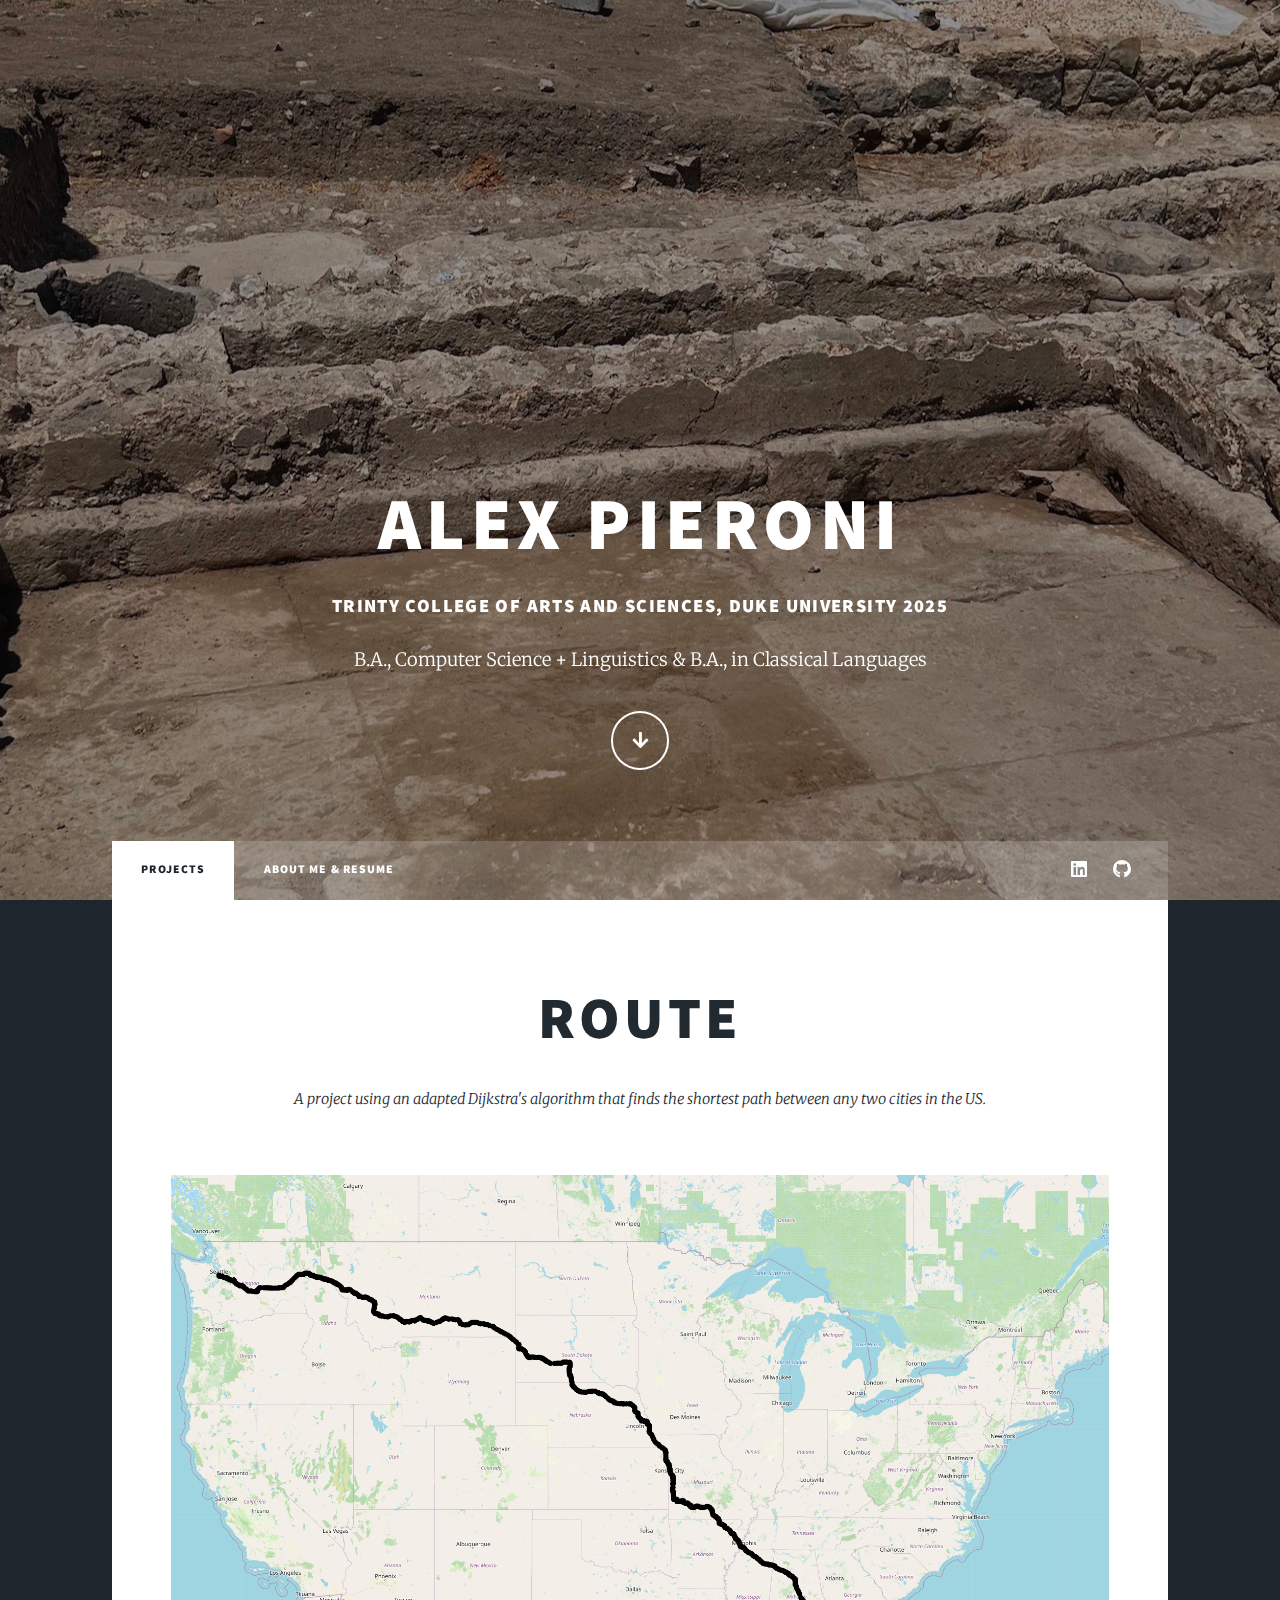
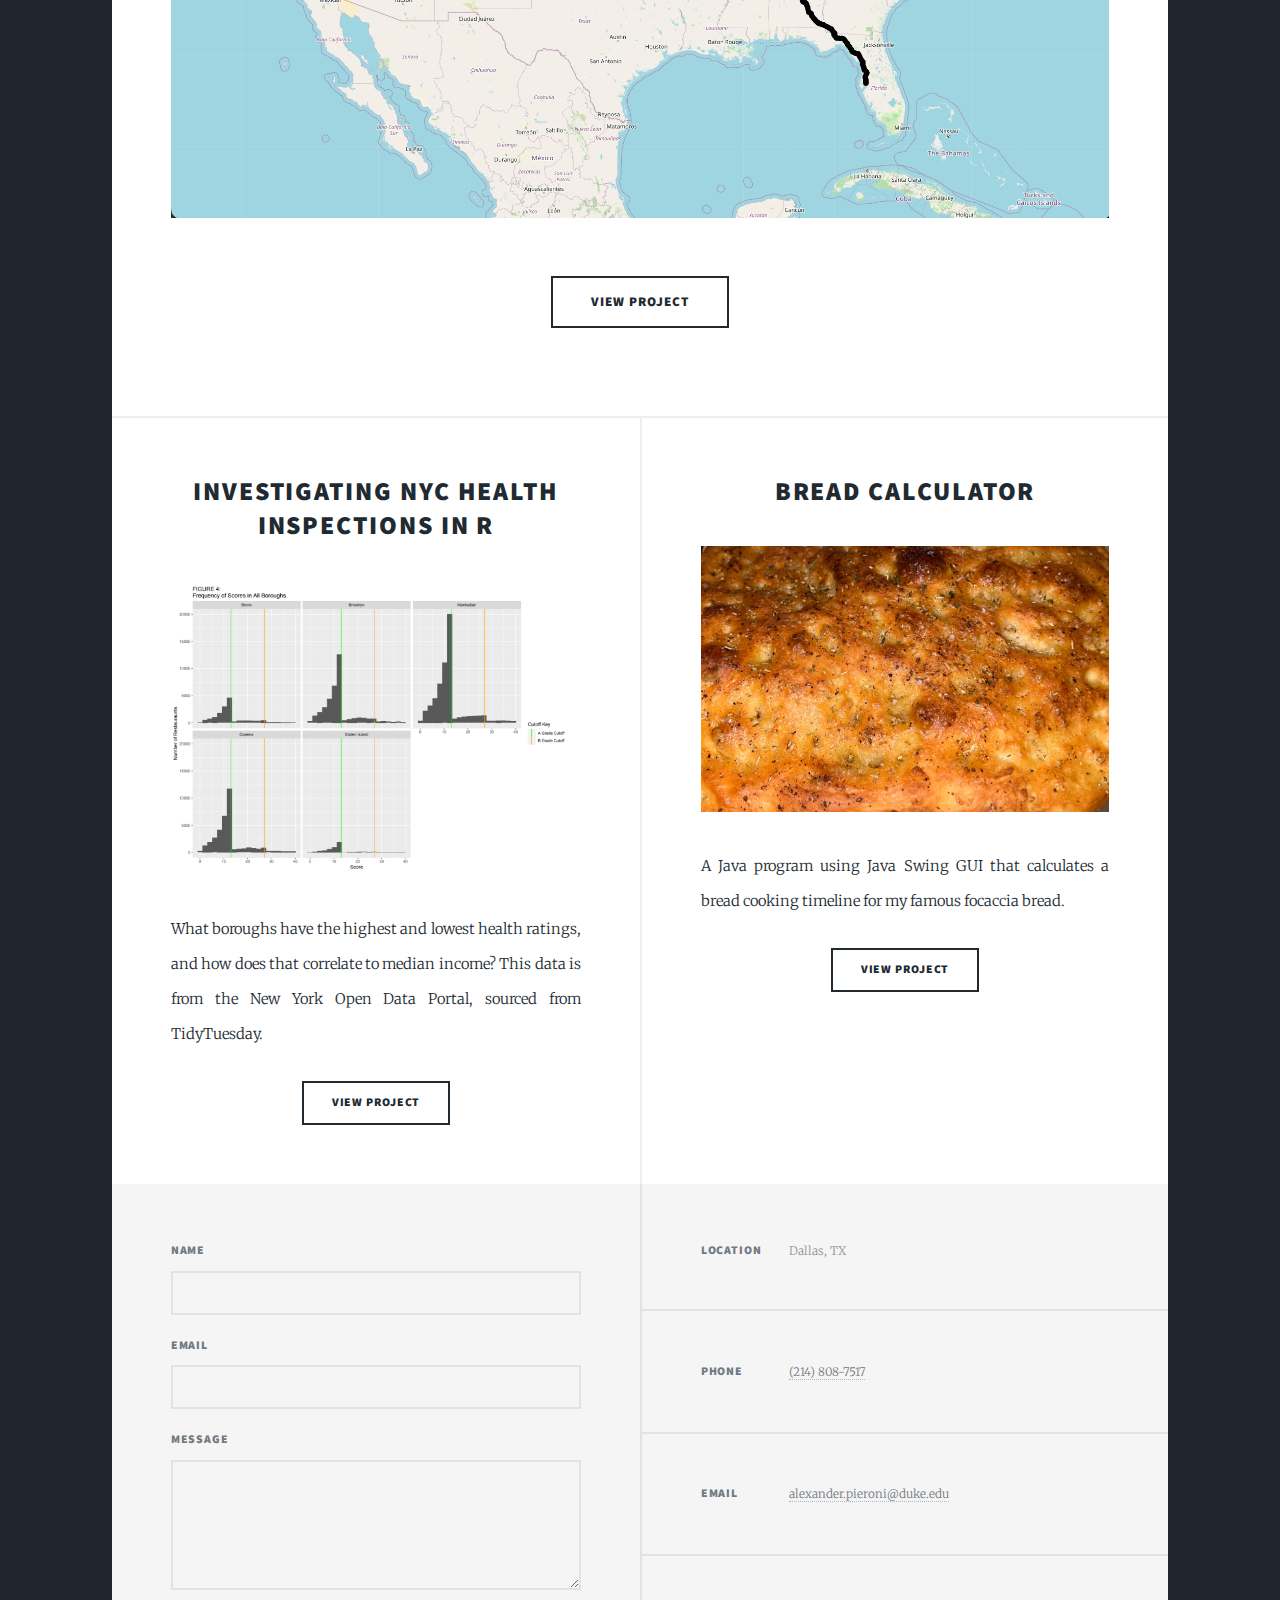
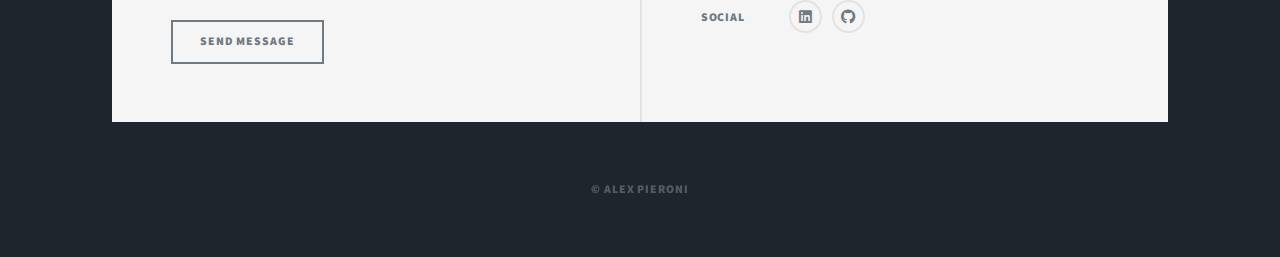
==== index.html @ 3fc08e54 "fixed links" ====
<!DOCTYPE HTML>
<!--
	Massively by HTML5 UP
	html5up.net | @ajlkn
	Free for personal and commercial use under the CCA 3.0 license (html5up.net/license)
-->
<html>
	<head>
		<title>Alex Pieroni</title>
		<meta charset="utf-8" />
		<meta name="viewport" content="width=device-width, initial-scale=1, user-scalable=no" />
		<link rel="stylesheet" href="assets/css/main.css" />
		<noscript><link rel="stylesheet" href="assets/css/noscript.css" /></noscript>
	</head>
	<body class="is-preload">

		<!-- Wrapper -->
			<div id="wrapper" class="fade-in">

				<!-- Intro -->
					<div id="intro">
						<h1>Alex Pieroni</h1>
						<h3>Trinty College of Arts and Sciences, Duke University 2025</h3>
						<p>B.A., Computer Science + Linguistics & B.A., in Classical Languages</p>
						<ul class="actions">
							<li><a href="#header" class="button icon solid solo fa-arrow-down scrolly">Continue</a></li>
						</ul>
					</div>

				<!-- Header -->
					<header id="header">
						<a href="index.html" class="logo">GET CURIOUS.</a>
					</header>

				<!-- Nav -->
					<nav id="nav">
						<ul class="links">
							<li class="active"><a href="index.html">Projects</a></li>
							<li><a href="generic.html">ABOUT ME & RESUME</a></li>
							
						</ul>
						<ul class="icons">
								<li><a href="https://www.linkedin.com/in/alex-pieroni/" class="icon brands alt fa-linkedin"><span class="label">LinkedIn</span></a></li>
								<li><a href="https://github.com/ajpieroni" class="icon brands alt fa-github"><span class="label">GitHub</span></a></li>
						</ul>
					</nav>

				<!-- Main -->
					<div id="main">

						<!-- Featured Post -->
							<article class="post featured">
								<header class="major">
									
									<h2><a href="https://github.com/ajpieroni/route">Route<br />
									</a></h2>
									<p>A project using an adapted Dijkstra's algorithm that finds the shortest path between any two cities in the US.</p>
								</header>
								<a href="https://github.com/ajpieroni/route" class="image main"><img src="images/Route.png" alt="" /></a>
								<ul class="actions special">
									<li><a href="https://github.com/ajpieroni/route" class="button large">View Project</a></li>
								</ul>
							</article>

						<!-- Posts -->
							<section class="posts">
								<article>
									<header>
										<h2><a href="https://github.com/ajpieroni/nychealth">Investigating NYC Health Inspections in R</a></h2>
									</header>
									<a href="https://github.com/ajpieroni/nychealth" class="image fit"><img src="images/NYC.png" alt="" /></a>
									<p>What boroughs have the highest and lowest health ratings, and how does that correlate to median income? This data is from the New York Open Data Portal, sourced from TidyTuesday.</p>
									<ul class="actions special">
										<li><a href="https://github.com/ajpieroni/nychealth" class="button">View Project</a></li>
									</ul>
								</article>
								<article>
									<header>
										
										<h2><a href="https://github.com/ajpieroni/BreadAlgorithm">Bread Calculator<br /></a></h2>
									</header>
									<a href="https://github.com/ajpieroni/BreadAlgorithm" class="image fit"><img src="images/bread.jpg" alt="" /></a>
									<p>A Java program using Java Swing GUI that calculates a bread cooking timeline for my famous focaccia bread.</p>
									<ul class="actions special">
										<li><a href="https://github.com/ajpieroni/BreadAlgorithm" class="button">View Project</a></li>
									</ul>
								</article>

							</section>

						<!-- Footer -->

					</div>

					<footer id="footer">
						<section>
							<form method="post" action="#">
								<div class="fields">
									<div class="field">
										<label for="name">Name</label>
										<input type="text" name="name" id="name" />
									</div>
									<div class="field">
										<label for="email">Email</label>
										<input type="text" name="email" id="email" />
									</div>
									<div class="field">
										<label for="message">Message</label>
										<textarea name="message" id="message" rows="3"></textarea>
									</div>
								</div>
								<ul class="actions">
									<li><input type="submit" value="Send Message" /></li>
								</ul>
							</form>
						</section>
						<section class="split contact">
							<section class="alt">
								<h3>Location</h3>
								<p>Dallas, TX<br />
								</p>
							</section>
							<section>
								<h3>Phone</h3>
								<p><a href="#">(214) 808-7517</a></p>
							</section>
							<section>
								<h3>Email</h3>
								<p><a href="#">alexander.pieroni@duke.edu</a></p>
							</section>
							<section>
								<h3>Social</h3>
								<ul class="icons alt">
									<li><a href="https://www.linkedin.com/in/alex-pieroni/" class="icon brands alt fa-linkedin"><span class="label">LinkedIn</span></a></li>
									<li><a href="https://github.com/ajpieroni" class="icon brands alt fa-github"><span class="label">GitHub</span></a></li>
								</ul>
							</section>
						</section>
					</footer>

				<!-- Copyright -->
					<div id="copyright">
						<ul><li>&copy; Alex Pieroni</li></ul>
					</div>

			</div>

		<!-- Scripts -->
			<script src="assets/js/jquery.min.js"></script>
			<script src="assets/js/jquery.scrollex.min.js"></script>
			<script src="assets/js/jquery.scrolly.min.js"></script>
			<script src="assets/js/browser.min.js"></script>
			<script src="assets/js/breakpoints.min.js"></script>
			<script src="assets/js/util.js"></script>
			<script src="assets/js/main.js"></script>

	</body>
</html>
---- assets/css/main.css ----
@import url(fontawesome-all.min.css);
@import url("https://fonts.googleapis.com/css?family=Merriweather:300,700,300italic,700italic|Source+Sans+Pro:900");

/*
	Massively by HTML5 UP
	html5up.net | @ajlkn
	Free for personal and commercial use under the CCA 3.0 license (html5up.net/license)
*/

html, body, div, span, applet, object,
iframe, h1, h2, h3, h4, h5, h6, p, blockquote,
pre, a, abbr, acronym, address, big, cite,
code, del, dfn, em, img, ins, kbd, q, s, samp,
small, strike, strong, sub, sup, tt, var, b,
u, i, center, dl, dt, dd, ol, ul, li, fieldset,
form, label, legend, table, caption, tbody,
tfoot, thead, tr, th, td, article, aside,
canvas, details, embed, figure, figcaption,
footer, header, hgroup, menu, nav, output, ruby,
section, summary, time, mark, audio, video {
	margin: 0;
	padding: 0;
	border: 0;
	font-size: 100%;
	font: inherit;
	vertical-align: baseline;}

article, aside, details, figcaption, figure,
footer, header, hgroup, menu, nav, section {
	display: block;}

body {
	line-height: 1;
}

ol, ul {
	list-style: none;
}

blockquote, q {
	quotes: none;
}

	blockquote:before, blockquote:after, q:before, q:after {
		content: '';
		content: none;
	}

table {
	border-collapse: collapse;
	border-spacing: 0;
}

body {
	-webkit-text-size-adjust: none;
}

mark {
	background-color: transparent;
	color: inherit;
}

input::-moz-focus-inner {
	border: 0;
	padding: 0;
}

input, select, textarea {
	-moz-appearance: none;
	-webkit-appearance: none;
	-ms-appearance: none;
	appearance: none;
}

/* Basic */

	@-ms-viewport {
		width: device-width;
	}

	body {
		-ms-overflow-style: scrollbar;
	}

	@media screen and (max-width: 480px) {

		html, body {
			min-width: 320px;
		}

	}

	html {
		box-sizing: border-box;
	}

	*, *:before, *:after {
		box-sizing: inherit;
	}
	.container {
		display: flex;
	  }
	  
	  img {
		width: 200px;
		margin-right: 20px;
	  }

	body {
		background-color: #1e252d;
	}

		body.is-preload *, body.is-preload *:before, body.is-preload *:after {
			-moz-animation: none !important;
			-webkit-animation: none !important;
			-ms-animation: none !important;
			animation: none !important;
			-moz-transition: none !important;
			-webkit-transition: none !important;
			-ms-transition: none !important;
			transition: none !important;
		}

/* Type */

	html {
		font-size: 16pt;
	}

		@media screen and (max-width: 1680px) {

			html {
				font-size: 12pt;
			}

		}

		@media screen and (max-width: 1280px) {

			html {
				font-size: 11pt;
			}

		}

		@media screen and (max-width: 360px) {

			html {
				font-size: 10pt;
			}

		}

	body {
		color: #212931;
	}

	body, input, select, textarea {
		font-family: "Merriweather", Georgia, serif;
		font-weight: 300;
		font-size: 1rem;
		line-height: 2.375;
	}

	a {
		-moz-transition: color 0.2s ease-in-out, background-color 0.2s ease-in-out, border-color 0.2s ease-in-out, box-shadow 0.2s ease-in-out;
		-webkit-transition: color 0.2s ease-in-out, background-color 0.2s ease-in-out, border-color 0.2s ease-in-out, box-shadow 0.2s ease-in-out;
		-ms-transition: color 0.2s ease-in-out, background-color 0.2s ease-in-out, border-color 0.2s ease-in-out, box-shadow 0.2s ease-in-out;
		transition: color 0.2s ease-in-out, background-color 0.2s ease-in-out, border-color 0.2s ease-in-out, box-shadow 0.2s ease-in-out;
		border-bottom: dotted 1px;
		text-decoration: none;
	}

		a:hover {
			border-bottom-color: transparent;
		}

	strong, b {
		font-weight: 600;
	}

	em, i {
		font-style: italic;
	}

	p {
		text-align: justify;
		margin: 0 0 2rem 0;
	}

	h1, h2, h3, h4, h5, h6 {
		font-family: "Source Sans Pro", Helvetica, sans-serif;
		font-weight: 900;
		line-height: 1.5;
		letter-spacing: 0.075em;
		text-transform: uppercase;
		margin: 0 0 1rem 0;
	}

		h1 a, h2 a, h3 a, h4 a, h5 a, h6 a {
			border-bottom: 0;
			color: inherit;
			text-decoration: none;
		}

	h1 {
		font-size: 4rem;
		line-height: 1.1;
		margin: 0 0 2rem 0;
	}

	h2 {
		font-size: 1.75rem;
		line-height: 1.3;
		margin: 0 0 1.5rem 0;
	}

	h3 {
		font-size: 1.25rem;
		margin: 0 0 1.5rem 0;
	}

	h4 {
		font-size: 1rem;
	}

	h5 {
		font-size: 0.9rem;
	}

	h6 {
		font-size: 0.8rem;
	}

	sub {
		font-size: 0.8rem;
		position: relative;
		top: 0.5rem;
	}

	sup {
		font-size: 0.8rem;
		position: relative;
		top: -0.5rem;
	}

	blockquote {
		border-left: solid 4px;
		font-style: italic;
		margin: 0 0 2rem 0;
		padding: 0.5rem 0 0.5rem 2rem;
	}

	code {
		border: solid 2px;
		font-family: "Courier New", monospace;
		font-size: 0.9rem;
		margin: 0 0.25rem;
		padding: 0.25rem 0.65rem;
	}

	pre {
		-webkit-overflow-scrolling: touch;
		font-family: "Courier New", monospace;
		font-size: 0.9rem;
		margin: 0 0 2rem 0;
	}

		pre code {
			display: block;
			line-height: 1.75;
			padding: 1rem 1.5rem;
			overflow-x: auto;
		}

	hr {
		border: 0;
		border-bottom: solid 2px;
		margin: 3rem 0;
	}

		hr.major {
			margin: 5rem 0;
		}

	.align-left {
		text-align: left;
	}

	.align-center {
		text-align: center;
	}

	.align-right {
		text-align: right;
	}

	input, select, textarea {
		color: #212931;
	}

	a {
		color: #212931;
		border-bottom-color: rgba(33, 41, 49, 0.5);
	}

		a:hover {
			border-bottom-color: transparent;
			color: #18bfef !important;
		}

	strong, b {
		color: #212931;
	}

	h1, h2, h3, h4, h5, h6 {
		color: #212931;
	}

	blockquote {
		border-left-color: #eeeeee;
	}

	code {
		background: rgba(220, 220, 220, 0.25);
		border-color: #eeeeee;
	}

	hr {
		border-bottom-color: #eeeeee;
	}

/* Row */

	.row {
		display: flex;
		flex-wrap: wrap;
		box-sizing: border-box;
		align-items: stretch;
	}

		.row > * {
			box-sizing: border-box;
		}

		.row.gtr-uniform > * > :last-child {
			margin-bottom: 0;
		}

		.row.aln-left {
			justify-content: flex-start;
		}

		.row.aln-center {
			justify-content: center;
		}

		.row.aln-right {
			justify-content: flex-end;
		}

		.row.aln-top {
			align-items: flex-start;
		}

		.row.aln-middle {
			align-items: center;
		}

		.row.aln-bottom {
			align-items: flex-end;
		}

		.row > .imp {
			order: -1;
		}

		.row > .col-1 {
			width: 8.33333%;
		}

		.row > .off-1 {
			margin-left: 8.33333%;
		}

		.row > .col-2 {
			width: 16.66667%;
		}

		.row > .off-2 {
			margin-left: 16.66667%;
		}

		.row > .col-3 {
			width: 25%;
		}

		.row > .off-3 {
			margin-left: 25%;
		}

		.row > .col-4 {
			width: 33.33333%;
		}

		.row > .off-4 {
			margin-left: 33.33333%;
		}

		.row > .col-5 {
			width: 41.66667%;
		}

		.row > .off-5 {
			margin-left: 41.66667%;
		}

		.row > .col-6 {
			width: 50%;
		}

		.row > .off-6 {
			margin-left: 50%;
		}

		.row > .col-7 {
			width: 58.33333%;
		}

		.row > .off-7 {
			margin-left: 58.33333%;
		}

		.row > .col-8 {
			width: 66.66667%;
		}

		.row > .off-8 {
			margin-left: 66.66667%;
		}

		.row > .col-9 {
			width: 75%;
		}

		.row > .off-9 {
			margin-left: 75%;
		}

		.row > .col-10 {
			width: 83.33333%;
		}

		.row > .off-10 {
			margin-left: 83.33333%;
		}

		.row > .col-11 {
			width: 91.66667%;
		}

		.row > .off-11 {
			margin-left: 91.66667%;
		}

		.row > .col-12 {
			width: 100%;
		}

		.row > .off-12 {
			margin-left: 100%;
		}

		.row.gtr-0 {
			margin-top: 0;
			margin-left: 0rem;
		}

			.row.gtr-0 > * {
				padding: 0 0 0 0rem;
			}

			.row.gtr-0.gtr-uniform {
				margin-top: 0rem;
			}

				.row.gtr-0.gtr-uniform > * {
					padding-top: 0rem;
				}

		.row.gtr-25 {
			margin-top: 0;
			margin-left: -0.375rem;
		}

			.row.gtr-25 > * {
				padding: 0 0 0 0.375rem;
			}

			.row.gtr-25.gtr-uniform {
				margin-top: -0.375rem;
			}

				.row.gtr-25.gtr-uniform > * {
					padding-top: 0.375rem;
				}

		.row.gtr-50 {
			margin-top: 0;
			margin-left: -0.75rem;
		}

			.row.gtr-50 > * {
				padding: 0 0 0 0.75rem;
			}

			.row.gtr-50.gtr-uniform {
				margin-top: -0.75rem;
			}

				.row.gtr-50.gtr-uniform > * {
					padding-top: 0.75rem;
				}

		.row {
			margin-top: 0;
			margin-left: -1.5rem;
		}

			.row > * {
				padding: 0 0 0 1.5rem;
			}

			.row.gtr-uniform {
				margin-top: -1.5rem;
			}

				.row.gtr-uniform > * {
					padding-top: 1.5rem;
				}

		.row.gtr-150 {
			margin-top: 0;
			margin-left: -2.25rem;
		}

			.row.gtr-150 > * {
				padding: 0 0 0 2.25rem;
			}

			.row.gtr-150.gtr-uniform {
				margin-top: -2.25rem;
			}

				.row.gtr-150.gtr-uniform > * {
					padding-top: 2.25rem;
				}

		.row.gtr-200 {
			margin-top: 0;
			margin-left: -3rem;
		}

			.row.gtr-200 > * {
				padding: 0 0 0 3rem;
			}

			.row.gtr-200.gtr-uniform {
				margin-top: -3rem;
			}

				.row.gtr-200.gtr-uniform > * {
					padding-top: 3rem;
				}

		@media screen and (max-width: 1680px) {

			.row {
				display: flex;
				flex-wrap: wrap;
				box-sizing: border-box;
				align-items: stretch;
			}

				.row > * {
					box-sizing: border-box;
				}

				.row.gtr-uniform > * > :last-child {
					margin-bottom: 0;
				}

				.row.aln-left {
					justify-content: flex-start;
				}

				.row.aln-center {
					justify-content: center;
				}

				.row.aln-right {
					justify-content: flex-end;
				}

				.row.aln-top {
					align-items: flex-start;
				}

				.row.aln-middle {
					align-items: center;
				}

				.row.aln-bottom {
					align-items: flex-end;
				}

				.row > .imp-xlarge {
					order: -1;
				}

				.row > .col-1-xlarge {
					width: 8.33333%;
				}

				.row > .off-1-xlarge {
					margin-left: 8.33333%;
				}

				.row > .col-2-xlarge {
					width: 16.66667%;
				}

				.row > .off-2-xlarge {
					margin-left: 16.66667%;
				}

				.row > .col-3-xlarge {
					width: 25%;
				}

				.row > .off-3-xlarge {
					margin-left: 25%;
				}

				.row > .col-4-xlarge {
					width: 33.33333%;
				}

				.row > .off-4-xlarge {
					margin-left: 33.33333%;
				}

				.row > .col-5-xlarge {
					width: 41.66667%;
				}

				.row > .off-5-xlarge {
					margin-left: 41.66667%;
				}

				.row > .col-6-xlarge {
					width: 50%;
				}

				.row > .off-6-xlarge {
					margin-left: 50%;
				}

				.row > .col-7-xlarge {
					width: 58.33333%;
				}

				.row > .off-7-xlarge {
					margin-left: 58.33333%;
				}

				.row > .col-8-xlarge {
					width: 66.66667%;
				}

				.row > .off-8-xlarge {
					margin-left: 66.66667%;
				}

				.row > .col-9-xlarge {
					width: 75%;
				}

				.row > .off-9-xlarge {
					margin-left: 75%;
				}

				.row > .col-10-xlarge {
					width: 83.33333%;
				}

				.row > .off-10-xlarge {
					margin-left: 83.33333%;
				}

				.row > .col-11-xlarge {
					width: 91.66667%;
				}

				.row > .off-11-xlarge {
					margin-left: 91.66667%;
				}

				.row > .col-12-xlarge {
					width: 100%;
				}

				.row > .off-12-xlarge {
					margin-left: 100%;
				}

				.row.gtr-0 {
					margin-top: 0;
					margin-left: 0rem;
				}

					.row.gtr-0 > * {
						padding: 0 0 0 0rem;
					}

					.row.gtr-0.gtr-uniform {
						margin-top: 0rem;
					}

						.row.gtr-0.gtr-uniform > * {
							padding-top: 0rem;
						}

				.row.gtr-25 {
					margin-top: 0;
					margin-left: -0.375rem;
				}

					.row.gtr-25 > * {
						padding: 0 0 0 0.375rem;
					}

					.row.gtr-25.gtr-uniform {
						margin-top: -0.375rem;
					}

						.row.gtr-25.gtr-uniform > * {
							padding-top: 0.375rem;
						}

				.row.gtr-50 {
					margin-top: 0;
					margin-left: -0.75rem;
				}

					.row.gtr-50 > * {
						padding: 0 0 0 0.75rem;
					}

					.row.gtr-50.gtr-uniform {
						margin-top: -0.75rem;
					}

						.row.gtr-50.gtr-uniform > * {
							padding-top: 0.75rem;
						}

				.row {
					margin-top: 0;
					margin-left: -1.5rem;
				}

					.row > * {
						padding: 0 0 0 1.5rem;
					}

					.row.gtr-uniform {
						margin-top: -1.5rem;
					}

						.row.gtr-uniform > * {
							padding-top: 1.5rem;
						}

				.row.gtr-150 {
					margin-top: 0;
					margin-left: -2.25rem;
				}

					.row.gtr-150 > * {
						padding: 0 0 0 2.25rem;
					}

					.row.gtr-150.gtr-uniform {
						margin-top: -2.25rem;
					}

						.row.gtr-150.gtr-uniform > * {
							padding-top: 2.25rem;
						}

				.row.gtr-200 {
					margin-top: 0;
					margin-left: -3rem;
				}

					.row.gtr-200 > * {
						padding: 0 0 0 3rem;
					}

					.row.gtr-200.gtr-uniform {
						margin-top: -3rem;
					}

						.row.gtr-200.gtr-uniform > * {
							padding-top: 3rem;
						}

		}

		@media screen and (max-width: 1280px) {

			.row {
				display: flex;
				flex-wrap: wrap;
				box-sizing: border-box;
				align-items: stretch;
			}

				.row > * {
					box-sizing: border-box;
				}

				.row.gtr-uniform > * > :last-child {
					margin-bottom: 0;
				}

				.row.aln-left {
					justify-content: flex-start;
				}

				.row.aln-center {
					justify-content: center;
				}

				.row.aln-right {
					justify-content: flex-end;
				}

				.row.aln-top {
					align-items: flex-start;
				}

				.row.aln-middle {
					align-items: center;
				}

				.row.aln-bottom {
					align-items: flex-end;
				}

				.row > .imp-large {
					order: -1;
				}

				.row > .col-1-large {
					width: 8.33333%;
				}

				.row > .off-1-large {
					margin-left: 8.33333%;
				}

				.row > .col-2-large {
					width: 16.66667%;
				}

				.row > .off-2-large {
					margin-left: 16.66667%;
				}

				.row > .col-3-large {
					width: 25%;
				}

				.row > .off-3-large {
					margin-left: 25%;
				}

				.row > .col-4-large {
					width: 33.33333%;
				}

				.row > .off-4-large {
					margin-left: 33.33333%;
				}

				.row > .col-5-large {
					width: 41.66667%;
				}

				.row > .off-5-large {
					margin-left: 41.66667%;
				}

				.row > .col-6-large {
					width: 50%;
				}

				.row > .off-6-large {
					margin-left: 50%;
				}

				.row > .col-7-large {
					width: 58.33333%;
				}

				.row > .off-7-large {
					margin-left: 58.33333%;
				}

				.row > .col-8-large {
					width: 66.66667%;
				}

				.row > .off-8-large {
					margin-left: 66.66667%;
				}

				.row > .col-9-large {
					width: 75%;
				}

				.row > .off-9-large {
					margin-left: 75%;
				}

				.row > .col-10-large {
					width: 83.33333%;
				}

				.row > .off-10-large {
					margin-left: 83.33333%;
				}

				.row > .col-11-large {
					width: 91.66667%;
				}

				.row > .off-11-large {
					margin-left: 91.66667%;
				}

				.row > .col-12-large {
					width: 100%;
				}

				.row > .off-12-large {
					margin-left: 100%;
				}

				.row.gtr-0 {
					margin-top: 0;
					margin-left: 0rem;
				}

					.row.gtr-0 > * {
						padding: 0 0 0 0rem;
					}

					.row.gtr-0.gtr-uniform {
						margin-top: 0rem;
					}

						.row.gtr-0.gtr-uniform > * {
							padding-top: 0rem;
						}

				.row.gtr-25 {
					margin-top: 0;
					margin-left: -0.375rem;
				}

					.row.gtr-25 > * {
						padding: 0 0 0 0.375rem;
					}

					.row.gtr-25.gtr-uniform {
						margin-top: -0.375rem;
					}

						.row.gtr-25.gtr-uniform > * {
							padding-top: 0.375rem;
						}

				.row.gtr-50 {
					margin-top: 0;
					margin-left: -0.75rem;
				}

					.row.gtr-50 > * {
						padding: 0 0 0 0.75rem;
					}

					.row.gtr-50.gtr-uniform {
						margin-top: -0.75rem;
					}

						.row.gtr-50.gtr-uniform > * {
							padding-top: 0.75rem;
						}

				.row {
					margin-top: 0;
					margin-left: -1.5rem;
				}

					.row > * {
						padding: 0 0 0 1.5rem;
					}

					.row.gtr-uniform {
						margin-top: -1.5rem;
					}

						.row.gtr-uniform > * {
							padding-top: 1.5rem;
						}

				.row.gtr-150 {
					margin-top: 0;
					margin-left: -2.25rem;
				}

					.row.gtr-150 > * {
						padding: 0 0 0 2.25rem;
					}

					.row.gtr-150.gtr-uniform {
						margin-top: -2.25rem;
					}

						.row.gtr-150.gtr-uniform > * {
							padding-top: 2.25rem;
						}

				.row.gtr-200 {
					margin-top: 0;
					margin-left: -3rem;
				}

					.row.gtr-200 > * {
						padding: 0 0 0 3rem;
					}

					.row.gtr-200.gtr-uniform {
						margin-top: -3rem;
					}

						.row.gtr-200.gtr-uniform > * {
							padding-top: 3rem;
						}

		}

		@media screen and (max-width: 980px) {

			.row {
				display: flex;
				flex-wrap: wrap;
				box-sizing: border-box;
				align-items: stretch;
			}

				.row > * {
					box-sizing: border-box;
				}

				.row.gtr-uniform > * > :last-child {
					margin-bottom: 0;
				}

				.row.aln-left {
					justify-content: flex-start;
				}

				.row.aln-center {
					justify-content: center;
				}

				.row.aln-right {
					justify-content: flex-end;
				}

				.row.aln-top {
					align-items: flex-start;
				}

				.row.aln-middle {
					align-items: center;
				}

				.row.aln-bottom {
					align-items: flex-end;
				}

				.row > .imp-medium {
					order: -1;
				}

				.row > .col-1-medium {
					width: 8.33333%;
				}

				.row > .off-1-medium {
					margin-left: 8.33333%;
				}

				.row > .col-2-medium {
					width: 16.66667%;
				}

				.row > .off-2-medium {
					margin-left: 16.66667%;
				}

				.row > .col-3-medium {
					width: 25%;
				}

				.row > .off-3-medium {
					margin-left: 25%;
				}

				.row > .col-4-medium {
					width: 33.33333%;
				}

				.row > .off-4-medium {
					margin-left: 33.33333%;
				}

				.row > .col-5-medium {
					width: 41.66667%;
				}

				.row > .off-5-medium {
					margin-left: 41.66667%;
				}

				.row > .col-6-medium {
					width: 50%;
				}

				.row > .off-6-medium {
					margin-left: 50%;
				}

				.row > .col-7-medium {
					width: 58.33333%;
				}

				.row > .off-7-medium {
					margin-left: 58.33333%;
				}

				.row > .col-8-medium {
					width: 66.66667%;
				}

				.row > .off-8-medium {
					margin-left: 66.66667%;
				}

				.row > .col-9-medium {
					width: 75%;
				}

				.row > .off-9-medium {
					margin-left: 75%;
				}

				.row > .col-10-medium {
					width: 83.33333%;
				}

				.row > .off-10-medium {
					margin-left: 83.33333%;
				}

				.row > .col-11-medium {
					width: 91.66667%;
				}

				.row > .off-11-medium {
					margin-left: 91.66667%;
				}

				.row > .col-12-medium {
					width: 100%;
				}

				.row > .off-12-medium {
					margin-left: 100%;
				}

				.row.gtr-0 {
					margin-top: 0;
					margin-left: 0rem;
				}

					.row.gtr-0 > * {
						padding: 0 0 0 0rem;
					}

					.row.gtr-0.gtr-uniform {
						margin-top: 0rem;
					}

						.row.gtr-0.gtr-uniform > * {
							padding-top: 0rem;
						}

				.row.gtr-25 {
					margin-top: 0;
					margin-left: -0.375rem;
				}

					.row.gtr-25 > * {
						padding: 0 0 0 0.375rem;
					}

					.row.gtr-25.gtr-uniform {
						margin-top: -0.375rem;
					}

						.row.gtr-25.gtr-uniform > * {
							padding-top: 0.375rem;
						}

				.row.gtr-50 {
					margin-top: 0;
					margin-left: -0.75rem;
				}

					.row.gtr-50 > * {
						padding: 0 0 0 0.75rem;
					}

					.row.gtr-50.gtr-uniform {
						margin-top: -0.75rem;
					}

						.row.gtr-50.gtr-uniform > * {
							padding-top: 0.75rem;
						}

				.row {
					margin-top: 0;
					margin-left: -1.5rem;
				}

					.row > * {
						padding: 0 0 0 1.5rem;
					}

					.row.gtr-uniform {
						margin-top: -1.5rem;
					}

						.row.gtr-uniform > * {
							padding-top: 1.5rem;
						}

				.row.gtr-150 {
					margin-top: 0;
					margin-left: -2.25rem;
				}

					.row.gtr-150 > * {
						padding: 0 0 0 2.25rem;
					}

					.row.gtr-150.gtr-uniform {
						margin-top: -2.25rem;
					}

						.row.gtr-150.gtr-uniform > * {
							padding-top: 2.25rem;
						}

				.row.gtr-200 {
					margin-top: 0;
					margin-left: -3rem;
				}

					.row.gtr-200 > * {
						padding: 0 0 0 3rem;
					}

					.row.gtr-200.gtr-uniform {
						margin-top: -3rem;
					}

						.row.gtr-200.gtr-uniform > * {
							padding-top: 3rem;
						}

		}

		@media screen and (max-width: 736px) {

			.row {
				display: flex;
				flex-wrap: wrap;
				box-sizing: border-box;
				align-items: stretch;
			}

				.row > * {
					box-sizing: border-box;
				}

				.row.gtr-uniform > * > :last-child {
					margin-bottom: 0;
				}

				.row.aln-left {
					justify-content: flex-start;
				}

				.row.aln-center {
					justify-content: center;
				}

				.row.aln-right {
					justify-content: flex-end;
				}

				.row.aln-top {
					align-items: flex-start;
				}

				.row.aln-middle {
					align-items: center;
				}

				.row.aln-bottom {
					align-items: flex-end;
				}

				.row > .imp-small {
					order: -1;
				}

				.row > .col-1-small {
					width: 8.33333%;
				}

				.row > .off-1-small {
					margin-left: 8.33333%;
				}

				.row > .col-2-small {
					width: 16.66667%;
				}

				.row > .off-2-small {
					margin-left: 16.66667%;
				}

				.row > .col-3-small {
					width: 25%;
				}

				.row > .off-3-small {
					margin-left: 25%;
				}

				.row > .col-4-small {
					width: 33.33333%;
				}

				.row > .off-4-small {
					margin-left: 33.33333%;
				}

				.row > .col-5-small {
					width: 41.66667%;
				}

				.row > .off-5-small {
					margin-left: 41.66667%;
				}

				.row > .col-6-small {
					width: 50%;
				}

				.row > .off-6-small {
					margin-left: 50%;
				}

				.row > .col-7-small {
					width: 58.33333%;
				}

				.row > .off-7-small {
					margin-left: 58.33333%;
				}

				.row > .col-8-small {
					width: 66.66667%;
				}

				.row > .off-8-small {
					margin-left: 66.66667%;
				}

				.row > .col-9-small {
					width: 75%;
				}

				.row > .off-9-small {
					margin-left: 75%;
				}

				.row > .col-10-small {
					width: 83.33333%;
				}

				.row > .off-10-small {
					margin-left: 83.33333%;
				}

				.row > .col-11-small {
					width: 91.66667%;
				}

				.row > .off-11-small {
					margin-left: 91.66667%;
				}

				.row > .col-12-small {
					width: 100%;
				}

				.row > .off-12-small {
					margin-left: 100%;
				}

				.row.gtr-0 {
					margin-top: 0;
					margin-left: 0rem;
				}

					.row.gtr-0 > * {
						padding: 0 0 0 0rem;
					}

					.row.gtr-0.gtr-uniform {
						margin-top: 0rem;
					}

						.row.gtr-0.gtr-uniform > * {
							padding-top: 0rem;
						}

				.row.gtr-25 {
					margin-top: 0;
					margin-left: -0.375rem;
				}

					.row.gtr-25 > * {
						padding: 0 0 0 0.375rem;
					}

					.row.gtr-25.gtr-uniform {
						margin-top: -0.375rem;
					}

						.row.gtr-25.gtr-uniform > * {
							padding-top: 0.375rem;
						}

				.row.gtr-50 {
					margin-top: 0;
					margin-left: -0.75rem;
				}

					.row.gtr-50 > * {
						padding: 0 0 0 0.75rem;
					}

					.row.gtr-50.gtr-uniform {
						margin-top: -0.75rem;
					}

						.row.gtr-50.gtr-uniform > * {
							padding-top: 0.75rem;
						}

				.row {
					margin-top: 0;
					margin-left: -1.5rem;
				}

					.row > * {
						padding: 0 0 0 1.5rem;
					}

					.row.gtr-uniform {
						margin-top: -1.5rem;
					}

						.row.gtr-uniform > * {
							padding-top: 1.5rem;
						}

				.row.gtr-150 {
					margin-top: 0;
					margin-left: -2.25rem;
				}

					.row.gtr-150 > * {
						padding: 0 0 0 2.25rem;
					}

					.row.gtr-150.gtr-uniform {
						margin-top: -2.25rem;
					}

						.row.gtr-150.gtr-uniform > * {
							padding-top: 2.25rem;
						}

				.row.gtr-200 {
					margin-top: 0;
					margin-left: -3rem;
				}

					.row.gtr-200 > * {
						padding: 0 0 0 3rem;
					}

					.row.gtr-200.gtr-uniform {
						margin-top: -3rem;
					}

						.row.gtr-200.gtr-uniform > * {
							padding-top: 3rem;
						}

		}

		@media screen and (max-width: 480px) {

			.row {
				display: flex;
				flex-wrap: wrap;
				box-sizing: border-box;
				align-items: stretch;
			}

				.row > * {
					box-sizing: border-box;
				}

				.row.gtr-uniform > * > :last-child {
					margin-bottom: 0;
				}

				.row.aln-left {
					justify-content: flex-start;
				}

				.row.aln-center {
					justify-content: center;
				}

				.row.aln-right {
					justify-content: flex-end;
				}

				.row.aln-top {
					align-items: flex-start;
				}

				.row.aln-middle {
					align-items: center;
				}

				.row.aln-bottom {
					align-items: flex-end;
				}

				.row > .imp-xsmall {
					order: -1;
				}

				.row > .col-1-xsmall {
					width: 8.33333%;
				}

				.row > .off-1-xsmall {
					margin-left: 8.33333%;
				}

				.row > .col-2-xsmall {
					width: 16.66667%;
				}

				.row > .off-2-xsmall {
					margin-left: 16.66667%;
				}

				.row > .col-3-xsmall {
					width: 25%;
				}

				.row > .off-3-xsmall {
					margin-left: 25%;
				}

				.row > .col-4-xsmall {
					width: 33.33333%;
				}

				.row > .off-4-xsmall {
					margin-left: 33.33333%;
				}

				.row > .col-5-xsmall {
					width: 41.66667%;
				}

				.row > .off-5-xsmall {
					margin-left: 41.66667%;
				}

				.row > .col-6-xsmall {
					width: 50%;
				}

				.row > .off-6-xsmall {
					margin-left: 50%;
				}

				.row > .col-7-xsmall {
					width: 58.33333%;
				}

				.row > .off-7-xsmall {
					margin-left: 58.33333%;
				}

				.row > .col-8-xsmall {
					width: 66.66667%;
				}

				.row > .off-8-xsmall {
					margin-left: 66.66667%;
				}

				.row > .col-9-xsmall {
					width: 75%;
				}

				.row > .off-9-xsmall {
					margin-left: 75%;
				}

				.row > .col-10-xsmall {
					width: 83.33333%;
				}

				.row > .off-10-xsmall {
					margin-left: 83.33333%;
				}

				.row > .col-11-xsmall {
					width: 91.66667%;
				}

				.row > .off-11-xsmall {
					margin-left: 91.66667%;
				}

				.row > .col-12-xsmall {
					width: 100%;
				}

				.row > .off-12-xsmall {
					margin-left: 100%;
				}

				.row.gtr-0 {
					margin-top: 0;
					margin-left: 0rem;
				}

					.row.gtr-0 > * {
						padding: 0 0 0 0rem;
					}

					.row.gtr-0.gtr-uniform {
						margin-top: 0rem;
					}

						.row.gtr-0.gtr-uniform > * {
							padding-top: 0rem;
						}

				.row.gtr-25 {
					margin-top: 0;
					margin-left: -0.375rem;
				}

					.row.gtr-25 > * {
						padding: 0 0 0 0.375rem;
					}

					.row.gtr-25.gtr-uniform {
						margin-top: -0.375rem;
					}

						.row.gtr-25.gtr-uniform > * {
							padding-top: 0.375rem;
						}

				.row.gtr-50 {
					margin-top: 0;
					margin-left: -0.75rem;
				}

					.row.gtr-50 > * {
						padding: 0 0 0 0.75rem;
					}

					.row.gtr-50.gtr-uniform {
						margin-top: -0.75rem;
					}

						.row.gtr-50.gtr-uniform > * {
							padding-top: 0.75rem;
						}

				.row {
					margin-top: 0;
					margin-left: -1.5rem;
				}

					.row > * {
						padding: 0 0 0 1.5rem;
					}

					.row.gtr-uniform {
						margin-top: -1.5rem;
					}

						.row.gtr-uniform > * {
							padding-top: 1.5rem;
						}

				.row.gtr-150 {
					margin-top: 0;
					margin-left: -2.25rem;
				}

					.row.gtr-150 > * {
						padding: 0 0 0 2.25rem;
					}

					.row.gtr-150.gtr-uniform {
						margin-top: -2.25rem;
					}

						.row.gtr-150.gtr-uniform > * {
							padding-top: 2.25rem;
						}

				.row.gtr-200 {
					margin-top: 0;
					margin-left: -3rem;
				}

					.row.gtr-200 > * {
						padding: 0 0 0 3rem;
					}

					.row.gtr-200.gtr-uniform {
						margin-top: -3rem;
					}

						.row.gtr-200.gtr-uniform > * {
							padding-top: 3rem;
						}

		}

		@media screen and (max-width: 360px) {

			.row {
				display: flex;
				flex-wrap: wrap;
				box-sizing: border-box;
				align-items: stretch;
			}

				.row > * {
					box-sizing: border-box;
				}

				.row.gtr-uniform > * > :last-child {
					margin-bottom: 0;
				}

				.row.aln-left {
					justify-content: flex-start;
				}

				.row.aln-center {
					justify-content: center;
				}

				.row.aln-right {
					justify-content: flex-end;
				}

				.row.aln-top {
					align-items: flex-start;
				}

				.row.aln-middle {
					align-items: center;
				}

				.row.aln-bottom {
					align-items: flex-end;
				}

				.row > .imp-xxsmall {
					order: -1;
				}

				.row > .col-1-xxsmall {
					width: 8.33333%;
				}

				.row > .off-1-xxsmall {
					margin-left: 8.33333%;
				}

				.row > .col-2-xxsmall {
					width: 16.66667%;
				}

				.row > .off-2-xxsmall {
					margin-left: 16.66667%;
				}

				.row > .col-3-xxsmall {
					width: 25%;
				}

				.row > .off-3-xxsmall {
					margin-left: 25%;
				}

				.row > .col-4-xxsmall {
					width: 33.33333%;
				}

				.row > .off-4-xxsmall {
					margin-left: 33.33333%;
				}

				.row > .col-5-xxsmall {
					width: 41.66667%;
				}

				.row > .off-5-xxsmall {
					margin-left: 41.66667%;
				}

				.row > .col-6-xxsmall {
					width: 50%;
				}

				.row > .off-6-xxsmall {
					margin-left: 50%;
				}

				.row > .col-7-xxsmall {
					width: 58.33333%;
				}

				.row > .off-7-xxsmall {
					margin-left: 58.33333%;
				}

				.row > .col-8-xxsmall {
					width: 66.66667%;
				}

				.row > .off-8-xxsmall {
					margin-left: 66.66667%;
				}

				.row > .col-9-xxsmall {
					width: 75%;
				}

				.row > .off-9-xxsmall {
					margin-left: 75%;
				}

				.row > .col-10-xxsmall {
					width: 83.33333%;
				}

				.row > .off-10-xxsmall {
					margin-left: 83.33333%;
				}

				.row > .col-11-xxsmall {
					width: 91.66667%;
				}

				.row > .off-11-xxsmall {
					margin-left: 91.66667%;
				}

				.row > .col-12-xxsmall {
					width: 100%;
				}

				.row > .off-12-xxsmall {
					margin-left: 100%;
				}

				.row.gtr-0 {
					margin-top: 0;
					margin-left: 0rem;
				}

					.row.gtr-0 > * {
						padding: 0 0 0 0rem;
					}

					.row.gtr-0.gtr-uniform {
						margin-top: 0rem;
					}

						.row.gtr-0.gtr-uniform > * {
							padding-top: 0rem;
						}

				.row.gtr-25 {
					margin-top: 0;
					margin-left: -0.375rem;
				}

					.row.gtr-25 > * {
						padding: 0 0 0 0.375rem;
					}

					.row.gtr-25.gtr-uniform {
						margin-top: -0.375rem;
					}

						.row.gtr-25.gtr-uniform > * {
							padding-top: 0.375rem;
						}

				.row.gtr-50 {
					margin-top: 0;
					margin-left: -0.75rem;
				}

					.row.gtr-50 > * {
						padding: 0 0 0 0.75rem;
					}

					.row.gtr-50.gtr-uniform {
						margin-top: -0.75rem;
					}

						.row.gtr-50.gtr-uniform > * {
							padding-top: 0.75rem;
						}

				.row {
					margin-top: 0;
					margin-left: -1.5rem;
				}

					.row > * {
						padding: 0 0 0 1.5rem;
					}

					.row.gtr-uniform {
						margin-top: -1.5rem;
					}

						.row.gtr-uniform > * {
							padding-top: 1.5rem;
						}

				.row.gtr-150 {
					margin-top: 0;
					margin-left: -2.25rem;
				}

					.row.gtr-150 > * {
						padding: 0 0 0 2.25rem;
					}

					.row.gtr-150.gtr-uniform {
						margin-top: -2.25rem;
					}

						.row.gtr-150.gtr-uniform > * {
							padding-top: 2.25rem;
						}

				.row.gtr-200 {
					margin-top: 0;
					margin-left: -3rem;
				}

					.row.gtr-200 > * {
						padding: 0 0 0 3rem;
					}

					.row.gtr-200.gtr-uniform {
						margin-top: -3rem;
					}

						.row.gtr-200.gtr-uniform > * {
							padding-top: 3rem;
						}

		}

/* Box */

	.box {
		border: solid 2px;
		margin-bottom: 2rem;
		padding: 1.5rem;
	}

		.box > :last-child,
		.box > :last-child > :last-child,
		.box > :last-child > :last-child > :last-child {
			margin-bottom: 0;
		}

		.box.alt {
			border: 0;
			border-radius: 0;
			padding: 0;
		}

	.box {
		border-color: #eeeeee;
	}

/* Button */

	input[type="submit"],
	input[type="reset"],
	input[type="button"],
	button,
	.button {
		-moz-appearance: none;
		-webkit-appearance: none;
		-ms-appearance: none;
		appearance: none;
		-moz-transition: background-color 0.2s ease-in-out, box-shadow 0.2s ease-in-out, color 0.2s ease-in-out;
		-webkit-transition: background-color 0.2s ease-in-out, box-shadow 0.2s ease-in-out, color 0.2s ease-in-out;
		-ms-transition: background-color 0.2s ease-in-out, box-shadow 0.2s ease-in-out, color 0.2s ease-in-out;
		transition: background-color 0.2s ease-in-out, box-shadow 0.2s ease-in-out, color 0.2s ease-in-out;
		border: 0;
		border-radius: 0;
		cursor: pointer;
		display: inline-block;
		font-family: "Source Sans Pro", Helvetica, sans-serif;
		font-size: 0.8rem;
		font-weight: 900;
		letter-spacing: 0.075em;
		height: 3rem;
		line-height: 3rem;
		padding: 0 2rem;
		text-align: center;
		text-decoration: none;
		text-transform: uppercase;
		white-space: nowrap;
	}

		input[type="submit"].icon:before,
		input[type="reset"].icon:before,
		input[type="button"].icon:before,
		button.icon:before,
		.button.icon:before {
			margin-right: 0.5rem;
		}

		input[type="submit"].icon.solo,
		input[type="reset"].icon.solo,
		input[type="button"].icon.solo,
		button.icon.solo,
		.button.icon.solo {
			position: relative;
			width: 4rem;
			height: 4rem;
			line-height: 4rem;
			border-radius: 4rem;
			text-indent: 4rem;
			overflow: hidden;
			padding: 0;
			white-space: nowrap;
		}

			input[type="submit"].icon.solo:before,
			input[type="reset"].icon.solo:before,
			input[type="button"].icon.solo:before,
			button.icon.solo:before,
			.button.icon.solo:before {
				position: absolute;
				display: block;
				top: 0;
				left: 0;
				width: inherit;
				height: inherit;
				line-height: inherit;
				font-size: 1.25rem;
				margin-right: 0;
				text-align: center;
				text-indent: 0;
			}

		input[type="submit"].fit,
		input[type="reset"].fit,
		input[type="button"].fit,
		button.fit,
		.button.fit {
			width: 100%;
		}

		input[type="submit"].small,
		input[type="reset"].small,
		input[type="button"].small,
		button.small,
		.button.small {
			font-size: 0.7rem;
			height: 2.5rem;
			line-height: 2.5rem;
			padding: 0 1.5rem;
		}

		input[type="submit"].large,
		input[type="reset"].large,
		input[type="button"].large,
		button.large,
		.button.large {
			font-size: 0.9rem;
			height: 3.5rem;
			line-height: 3.5rem;
			padding: 0 2.75rem;
		}

		@media screen and (max-width: 980px) {

			input[type="submit"],
			input[type="reset"],
			input[type="button"],
			button,
			.button {
				font-size: 0.9rem;
				height: 3.25rem;
				line-height: 3.25rem;
			}

				input[type="submit"].large,
				input[type="reset"].large,
				input[type="button"].large,
				button.large,
				.button.large {
					font-size: 1rem;
					height: 3.75rem;
					line-height: 3.75rem;
				}

		}

		input[type="submit"].disabled, input[type="submit"]:disabled,
		input[type="reset"].disabled,
		input[type="reset"]:disabled,
		input[type="button"].disabled,
		input[type="button"]:disabled,
		button.disabled,
		button:disabled,
		.button.disabled,
		.button:disabled {
			pointer-events: none;
			opacity: 0.25;
		}

	input[type="submit"],
	input[type="reset"],
	input[type="button"],
	button,
	.button {
		background-color: transparent;
		box-shadow: inset 0 0 0 2px #212931;
		color: #212931 !important;
	}

		input[type="submit"]:hover,
		input[type="reset"]:hover,
		input[type="button"]:hover,
		button:hover,
		.button:hover {
			box-shadow: inset 0 0 0 2px #18bfef;
			color: #18bfef !important;
		}

		input[type="submit"].primary,
		input[type="reset"].primary,
		input[type="button"].primary,
		button.primary,
		.button.primary {
			background-color: #212931;
			box-shadow: none;
			color: #ffffff !important;
		}

			input[type="submit"].primary:hover,
			input[type="reset"].primary:hover,
			input[type="button"].primary:hover,
			button.primary:hover,
			.button.primary:hover {
				background-color: #18bfef;
			}

/* Form */

	form {
		margin: 0 0 2rem 0;
	}

		form > :last-child {
			margin-bottom: 0;
		}

		form > .fields {
			display: -moz-flex;
			display: -webkit-flex;
			display: -ms-flex;
			display: flex;
			-moz-flex-wrap: wrap;
			-webkit-flex-wrap: wrap;
			-ms-flex-wrap: wrap;
			flex-wrap: wrap;
			width: calc(100% + 3rem);
			margin: -1.5rem 0 2rem -1.5rem;
		}

			form > .fields > .field {
				-moz-flex-grow: 0;
				-webkit-flex-grow: 0;
				-ms-flex-grow: 0;
				flex-grow: 0;
				-moz-flex-shrink: 0;
				-webkit-flex-shrink: 0;
				-ms-flex-shrink: 0;
				flex-shrink: 0;
				padding: 1.5rem 0 0 1.5rem;
				width: calc(100% - 1.5rem);
			}

				form > .fields > .field.half {
					width: calc(50% - 0.75rem);
				}

				form > .fields > .field.third {
					width: calc(100%/3 - 0.5rem);
				}

				form > .fields > .field.quarter {
					width: calc(25% - 0.375rem);
				}

		@media screen and (max-width: 480px) {

			form > .fields {
				width: calc(100% + 3rem);
				margin: -1.5rem 0 2rem -1.5rem;
			}

				form > .fields > .field {
					padding: 1.5rem 0 0 1.5rem;
					width: calc(100% - 1.5rem);
				}

					form > .fields > .field.half {
						width: calc(100% - 1.5rem);
					}

					form > .fields > .field.third {
						width: calc(100% - 1.5rem);
					}

					form > .fields > .field.quarter {
						width: calc(100% - 1.5rem);
					}

		}

	label {
		display: block;
		font-family: "Source Sans Pro", Helvetica, sans-serif;
		font-weight: 900;
		line-height: 1.5;
		letter-spacing: 0.075em;
		font-size: 0.8rem;
		text-transform: uppercase;
		margin: 0 0 0.75rem 0;
	}

		@media screen and (max-width: 980px) {

			label {
				font-size: 0.9rem;
			}

		}

	input[type="text"],
	input[type="password"],
	input[type="email"],
	select,
	textarea {
		-moz-appearance: none;
		-webkit-appearance: none;
		-ms-appearance: none;
		appearance: none;
		background: transparent;
		border-radius: 0;
		border: solid 2px;
		color: inherit;
		display: block;
		outline: 0;
		padding: 0 1rem;
		text-decoration: none;
		width: 100%;
	}

		input[type="text"]:invalid,
		input[type="password"]:invalid,
		input[type="email"]:invalid,
		select:invalid,
		textarea:invalid {
			box-shadow: none;
		}

	select {
		background-size: 1.25rem;
		background-repeat: no-repeat;
		background-position: calc(100% - 1rem) center;
		height: 3rem;
		padding-right: 3rem;
		text-overflow: ellipsis;
	}

		select:focus::-ms-value {
			background-color: transparent;
		}

		select::-ms-expand {
			display: none;
		}

	input[type="text"],
	input[type="password"],
	input[type="email"],
	select {
		height: 3rem;
	}

	textarea {
		padding: 0.75rem 1rem;
	}

	input[type="checkbox"],
	input[type="radio"] {
		-moz-appearance: none;
		-webkit-appearance: none;
		-ms-appearance: none;
		appearance: none;
		display: block;
		float: left;
		margin-right: -2rem;
		opacity: 0;
		width: 1rem;
		z-index: -1;
	}

		input[type="checkbox"] + label,
		input[type="radio"] + label {
			text-decoration: none;
			cursor: pointer;
			display: inline-block;
			font-size: 1rem;
			letter-spacing: 0;
			font-family: "Merriweather", Georgia, serif;
			text-transform: none;
			font-weight: 300;
			padding-left: 2.8rem;
			padding-right: 1rem;
			position: relative;
		}

			input[type="checkbox"] + label:before,
			input[type="radio"] + label:before {
				-moz-osx-font-smoothing: grayscale;
				-webkit-font-smoothing: antialiased;
				display: inline-block;
				font-style: normal;
				font-variant: normal;
				text-rendering: auto;
				line-height: 1;
				text-transform: none !important;
				font-family: 'Font Awesome 5 Free';
				font-weight: 900;
			}

			input[type="checkbox"] + label:before,
			input[type="radio"] + label:before {
				border-radius: 0;
				border: solid 2px;
				content: '';
				display: inline-block;
				font-size: 0.8rem;
				height: 1.8rem;
				left: 0;
				line-height: 1.65rem;
				position: absolute;
				text-align: center;
				top: -0.125rem;
				width: 1.8rem;
			}

		input[type="checkbox"]:checked + label:before,
		input[type="radio"]:checked + label:before {
			content: '\f00c';
		}

	input[type="checkbox"] + label:before {
		border-radius: 0;
	}

	input[type="radio"] + label:before {
		border-radius: 100%;
	}

	::-webkit-input-placeholder {
		opacity: 1.0;
	}

	:-moz-placeholder {
		opacity: 1.0;
	}

	::-moz-placeholder {
		opacity: 1.0;
	}

	:-ms-input-placeholder {
		opacity: 1.0;
	}

	label {
		color: #212931;
	}

	input[type="text"],
	input[type="password"],
	input[type="email"],
	select,
	textarea {
		border-color: #eeeeee;
	}

		input[type="text"]:focus,
		input[type="password"]:focus,
		input[type="email"]:focus,
		select:focus,
		textarea:focus {
			border-color: #18bfef;
		}

	select {
		background-image: url("data:image/svg+xml;charset=utf8,%3Csvg xmlns='http://www.w3.org/2000/svg' width='40' height='40' preserveAspectRatio='none' viewBox='0 0 40 40'%3E%3Cpath d='M9.4,12.3l10.4,10.4l10.4-10.4c0.2-0.2,0.5-0.4,0.9-0.4c0.3,0,0.6,0.1,0.9,0.4l3.3,3.3c0.2,0.2,0.4,0.5,0.4,0.9 c0,0.4-0.1,0.6-0.4,0.9L20.7,31.9c-0.2,0.2-0.5,0.4-0.9,0.4c-0.3,0-0.6-0.1-0.9-0.4L4.3,17.3c-0.2-0.2-0.4-0.5-0.4-0.9 c0-0.4,0.1-0.6,0.4-0.9l3.3-3.3c0.2-0.2,0.5-0.4,0.9-0.4S9.1,12.1,9.4,12.3z' fill='%23eeeeee' /%3E%3C/svg%3E");
	}

		select option {
			background-color: #ffffff;
			color: #212931;
		}

	.select-wrapper:before {
		color: #eeeeee;
	}

	input[type="checkbox"] + label,
	input[type="radio"] + label {
		color: #212931;
	}

		input[type="checkbox"] + label:before,
		input[type="radio"] + label:before {
			border-color: #eeeeee;
		}

	input[type="checkbox"]:checked + label:before,
	input[type="radio"]:checked + label:before {
		background-color: #212931;
		border-color: #212931;
		color: #ffffff;
	}

	input[type="checkbox"]:focus + label:before,
	input[type="radio"]:focus + label:before {
		border-color: #18bfef;
	}

	::-webkit-input-placeholder {
		color: #909498 !important;
	}

	:-moz-placeholder {
		color: #909498 !important;
	}

	::-moz-placeholder {
		color: #909498 !important;
	}

	:-ms-input-placeholder {
		color: #909498 !important;
	}

	.formerize-placeholder {
		color: #909498 !important;
	}

/* Icon */

	.icon {
		text-decoration: none;
		border-bottom: none;
		position: relative;
	}

		.icon:before {
			-moz-osx-font-smoothing: grayscale;
			-webkit-font-smoothing: antialiased;
			display: inline-block;
			font-style: normal;
			font-variant: normal;
			text-rendering: auto;
			line-height: 1;
			text-transform: none !important;
			font-family: 'Font Awesome 5 Free';
			font-weight: 400;
		}

		.icon > .label {
			display: none;
		}

		.icon:before {
			line-height: inherit;
		}

		.icon.solid:before {
			font-weight: 900;
		}

		.icon.brands:before {
			font-family: 'Font Awesome 5 Brands';
		}

/* Image */
	.small-image{
		max-width: 50%;
		height: auto;
		margin: 0 auto;
  		text-align: center;
	}

	.image {
		border: 0;
		display: inline-block;
		position: relative;
	}

		.image img {
			display: block;
		}

		.image.left, .image.right {
			max-width: 40%;
		}

			.image.left img, .image.right img {
				width: 100%;
			}

		.image.left {
			float: left;
			margin: 0 2rem 2rem 0;
			top: 0.75rem;
		}

		.image.right {
			float: right;
			margin: 0 0 2rem 2rem;
			top: 0.75rem;
		}

		.image.fit {
			display: block;
			margin: 2.5rem 0;
			width: 100%;
		}

			.image.fit:first-child {
				margin-top: 0;
			}

			.image.fit img {
				width: 100%;
			}

		.image.main {
			display: block;
			margin: 4rem 0;
			width: 100%;
		}

			.image.main:first-child {
				margin-top: 0;
			}

			.image.main img {
				width: 100%;
			}

		@media screen and (max-width: 736px) {

			.image.fit {
				margin: 2rem 0;
			}

			.image.main {
				margin: 2rem 0;
			}

		}

	a.image {
		overflow: hidden;
	}

		a.image img {
			-moz-transition: -moz-transform 0.2s ease-out;
			-webkit-transition: -webkit-transform 0.2s ease-out;
			-ms-transition: -ms-transform 0.2s ease-out;
			transition: transform 0.2s ease-out;
		}

		a.image:hover img {
			-moz-transform: scale(1.05);
			-webkit-transform: scale(1.05);
			-ms-transform: scale(1.05);
			transform: scale(1.05);
		}

/* Actions */

	ul.actions {
		display: -moz-flex;
		display: -webkit-flex;
		display: -ms-flex;
		display: flex;
		cursor: default;
		list-style: none;
		margin-left: -1rem;
		padding-left: 0;
	}

		ul.actions li {
			padding: 0 0 0 1rem;
			vertical-align: middle;
		}

		ul.actions.special {
			-moz-justify-content: center;
			-webkit-justify-content: center;
			-ms-justify-content: center;
			justify-content: center;
			width: 100%;
			margin-left: 0;
		}

			ul.actions.special li:first-child {
				padding-left: 0;
			}

		ul.actions.stacked {
			-moz-flex-direction: column;
			-webkit-flex-direction: column;
			-ms-flex-direction: column;
			flex-direction: column;
			margin-left: 0;
		}

			ul.actions.stacked li {
				padding: 1.3rem 0 0 0;
			}

				ul.actions.stacked li:first-child {
					padding-top: 0;
				}

		ul.actions.fit {
			width: calc(100% + 1rem);
		}

			ul.actions.fit li {
				-moz-flex-grow: 1;
				-webkit-flex-grow: 1;
				-ms-flex-grow: 1;
				flex-grow: 1;
				-moz-flex-shrink: 1;
				-webkit-flex-shrink: 1;
				-ms-flex-shrink: 1;
				flex-shrink: 1;
				width: 100%;
			}

				ul.actions.fit li > * {
					width: 100%;
				}

			ul.actions.fit.stacked {
				width: 100%;
			}

		@media screen and (max-width: 480px) {

			ul.actions:not(.fixed) {
				-moz-flex-direction: column;
				-webkit-flex-direction: column;
				-ms-flex-direction: column;
				flex-direction: column;
				margin-left: 0;
				width: 100% !important;
			}

				ul.actions:not(.fixed) li {
					-moz-flex-grow: 1;
					-webkit-flex-grow: 1;
					-ms-flex-grow: 1;
					flex-grow: 1;
					-moz-flex-shrink: 1;
					-webkit-flex-shrink: 1;
					-ms-flex-shrink: 1;
					flex-shrink: 1;
					padding: 1rem 0 0 0;
					text-align: center;
					width: 100%;
				}

					ul.actions:not(.fixed) li > * {
						width: 100%;
					}

					ul.actions:not(.fixed) li:first-child {
						padding-top: 0;
					}

					ul.actions:not(.fixed) li input[type="submit"],
					ul.actions:not(.fixed) li input[type="reset"],
					ul.actions:not(.fixed) li input[type="button"],
					ul.actions:not(.fixed) li button,
					ul.actions:not(.fixed) li .button {
						width: 100%;
					}

						ul.actions:not(.fixed) li input[type="submit"].icon:before,
						ul.actions:not(.fixed) li input[type="reset"].icon:before,
						ul.actions:not(.fixed) li input[type="button"].icon:before,
						ul.actions:not(.fixed) li button.icon:before,
						ul.actions:not(.fixed) li .button.icon:before {
							margin-left: -0.5rem;
						}

		}

/* Icons */

	ul.icons {
		cursor: default;
		list-style: none;
		padding-left: 0;
	}

		ul.icons li {
			display: inline-block;
			padding: 0 0.5rem 0 0;
			vertical-align: middle;
		}

			ul.icons li:last-child {
				padding-right: 0;
			}

			ul.icons li .icon:before {
				width: 2.25rem;
				height: 2.25rem;
				line-height: 2.25rem;
				display: inline-block;
				text-align: center;
				border-radius: 100%;
				font-size: 1.25rem;
			}

		ul.icons.alt li .icon:before {
			-moz-transition: color 0.2s ease-in-out, background-color 0.2s ease-in-out, border-color 0.2s ease-in-out, box-shadow 0.2s ease-in-out;
			-webkit-transition: color 0.2s ease-in-out, background-color 0.2s ease-in-out, border-color 0.2s ease-in-out, box-shadow 0.2s ease-in-out;
			-ms-transition: color 0.2s ease-in-out, background-color 0.2s ease-in-out, border-color 0.2s ease-in-out, box-shadow 0.2s ease-in-out;
			transition: color 0.2s ease-in-out, background-color 0.2s ease-in-out, border-color 0.2s ease-in-out, box-shadow 0.2s ease-in-out;
			font-size: 1rem;
		}

/* List */

	ol {
		list-style: decimal;
		margin: 0 0 2rem 0;
		padding-left: 1.25rem;
	}

		ol li {
			padding-left: 0.25rem;
		}

	ul {
		list-style: disc;
		margin: 0 0 2rem 0;
		padding-left: 1rem;
	}

		ul li {
			padding-left: 0.5rem;
		}

		ul.divided {
			list-style: none;
			padding-left: 0;
		}

			ul.divided li {
				border-top: solid 1px;
				padding: 0.5rem 0;
			}

				ul.divided li:first-child {
					border-top: 0;
					padding-top: 0;
				}

	dl {
		margin: 0 0 2rem 0;
	}

		dl dt {
			display: block;
			font-weight: 600;
			margin: 0 0 1rem 0;
		}

		dl dd {
			margin-left: 2rem;
		}

	ul.divided li {
		border-top-color: #eeeeee;
	}

	ul.icons li a.icon:hover:before {
		color: #18bfef;
	}

	ul.icons.alt li .icon:before {
		box-shadow: inset 0 0 0 2px #eeeeee;
	}

	ul.icons.alt li a.icon:hover:before {
		box-shadow: inset 0 0 0 2px #18bfef;
	}

/* Section/Article */

	section.special, article.special {
		text-align: center;
	}

	header {
		cursor: default;
	}

		header > .date {
			display: block;
			font-size: 0.8rem;
			height: 1;
			margin: 0 0 1rem 0;
			position: relative;
		}

		header > p {
			font-style: italic;
		}

		header > h1 + p {
			font-size: 1.1rem;
			margin-top: -0.5rem;
			line-height: 2;
		}

		header > h2 + p {
			font-size: 1rem;
			margin-top: -0.75rem;
		}

		header > h3 + p {
			font-size: 0.9rem;
			margin-top: -0.75rem;
		}

		header > h4 + p {
			font-size: 0.8rem;
			margin-top: -0.75rem;
		}

		header.major {
			margin: 0 0 4rem 0;
			text-align: center;
		}

			header.major > :last-child {
				margin-bottom: 0;
			}

			header.major > p {
				margin-top: 0;
				text-align: center;
			}

			header.major > .date {
				font-size: 1rem;
				margin: 0 0 4rem 0;
			}

				header.major > .date:before, header.major > .date:after {
					content: '';
					display: block;
					position: absolute;
					top: 50%;
					width: calc(50% - 6rem);
					border-top: solid 2px;
				}

				header.major > .date:before {
					left: 0;
				}

				header.major > .date:after {
					right: 0;
				}

		@media screen and (max-width: 980px) {

			header br {
				display: none;
			}

		}

		@media screen and (max-width: 736px) {

			header.major {
				margin: 0 0 2rem 0;
			}

		}

	header.major .date:before, header.major .date:after {
		border-top-color: #eeeeee;
	}

/* Table */

	.table-wrapper {
		-webkit-overflow-scrolling: touch;
		overflow-x: auto;
	}

	table {
		margin: 0 0 2rem 0;
		width: 100%;
	}

		table tbody tr {
			border: solid 1px;
			border-left: 0;
			border-right: 0;
		}

		table td {
			padding: 0.75rem 0.75rem;
		}

		table th {
			font-family: "Source Sans Pro", Helvetica, sans-serif;
			font-size: 0.8rem;
			font-weight: 900;
			letter-spacing: 0.075em;
			line-height: 1.5;
			padding: 0 0.75rem 0.75rem 0.75rem;
			text-align: left;
			text-transform: uppercase;
		}

			@media screen and (max-width: 980px) {

				table th {
					font-size: 0.9rem;
				}

			}

		table thead {
			border-bottom: solid 2px;
		}

		table tfoot {
			border-top: solid 2px;
		}

		table.alt {
			border-collapse: separate;
		}

			table.alt tbody tr td {
				border: solid 1px;
				border-left-width: 0;
				border-top-width: 0;
			}

				table.alt tbody tr td:first-child {
					border-left-width: 1px;
				}

			table.alt tbody tr:first-child td {
				border-top-width: 1px;
			}

			table.alt thead {
				border-bottom: 0;
			}

			table.alt tfoot {
				border-top: 0;
			}

	table tbody tr {
		border-color: #eeeeee;
	}

		table tbody tr:nth-child(2n + 1) {
			background-color: rgba(220, 220, 220, 0.25);
		}

	table th {
		color: #212931;
	}

	table thead {
		border-bottom-color: #eeeeee;
	}

	table tfoot {
		border-top-color: #eeeeee;
	}

	table.alt tbody tr td {
		border-color: #eeeeee;
	}

/* Pagination */

	.pagination {
		display: -moz-inline-flex;
		display: -webkit-inline-flex;
		display: -ms-inline-flex;
		display: inline-flex;
		-moz-user-select: none;
		-webkit-user-select: none;
		-ms-user-select: none;
		user-select: none;
		cursor: default;
		list-style: none;
		margin: 0 0 2rem 2px;
		padding: 0;
	}

		.pagination a, .pagination span {
			-moz-transition: background-color 0.2s ease-in-out, border-color 0.2s ease-in-out, box-shadow 0.2s ease-in-out, color 0.2s ease-in-out;
			-webkit-transition: background-color 0.2s ease-in-out, border-color 0.2s ease-in-out, box-shadow 0.2s ease-in-out, color 0.2s ease-in-out;
			-ms-transition: background-color 0.2s ease-in-out, border-color 0.2s ease-in-out, box-shadow 0.2s ease-in-out, color 0.2s ease-in-out;
			transition: background-color 0.2s ease-in-out, border-color 0.2s ease-in-out, box-shadow 0.2s ease-in-out, color 0.2s ease-in-out;
			border: solid 2px;
			display: inline-block;
			font-family: "Source Sans Pro", Helvetica, sans-serif;
			font-size: 0.8rem;
			font-weight: 900;
			height: 3rem;
			letter-spacing: 0.075em;
			line-height: calc(3rem - 4px);
			margin-left: -2px;
			min-width: 3rem;
			position: relative;
			text-align: center;
			text-decoration: none;
			text-transform: uppercase;
		}

		.pagination .next, .pagination .previous {
			text-decoration: none;
			padding: 0 1.75rem;
		}

			.pagination .next:before, .pagination .previous:before {
				-moz-osx-font-smoothing: grayscale;
				-webkit-font-smoothing: antialiased;
				display: inline-block;
				font-style: normal;
				font-variant: normal;
				text-rendering: auto;
				line-height: 1;
				text-transform: none !important;
				font-family: 'Font Awesome 5 Free';
				font-weight: 900;
			}

			.pagination .next:before, .pagination .previous:before {
				display: inline-block;
				color: inherit !important;
				line-height: inherit;
			}

		.pagination .previous:before {
			content: '\f104';
			margin-right: 0.9375em;
		}

		.pagination .next:before {
			content: '\f105';
			float: right;
			margin-left: 0.9375em;
		}

		@media screen and (max-width: 980px) {

			.pagination a, .pagination span {
				font-size: 0.9rem;
			}

		}

		@media screen and (max-width: 480px) {

			.pagination .page, .pagination .extra {
				display: none;
			}

		}

	.pagination a, .pagination span {
		border-color: #eeeeee;
	}

	.pagination a {
		color: #212931 !important;
	}

		.pagination a:hover {
			color: #18bfef !important;
			border-color: #18bfef;
			z-index: 1;
		}

			.pagination a:hover + a,
			.pagination a:hover + span {
				border-left-color: #18bfef;
			}

		.pagination a.active {
			background-color: #eeeeee;
		}

	.pagination span {
		color: #eeeeee;
	}

/* Wrapper */

	#wrapper {
		-moz-transition: opacity 0.5s ease;
		-webkit-transition: opacity 0.5s ease;
		-ms-transition: opacity 0.5s ease;
		transition: opacity 0.5s ease;
		position: relative;
		z-index: 1;
		overflow: hidden;
	}

		#wrapper > .bg {
			position: absolute;
			top: 0;
			left: 0;
			width: 100%;
			height: 100%;
			background-color: #212931;
			background-image: url("../../images/dug.jpg"), linear-gradient(0deg, rgba(0, 0, 0, 0.1), rgba(0, 0, 0, 0.1)), url("../../images/bg.jpg");
			background-size: auto,								auto,														100% auto;
			background-position: center,								center,														top center;
			background-repeat: repeat,								no-repeat,													no-repeat;
			background-attachment: scroll,								scroll,														scroll;
			z-index: -1;
		}

			#wrapper > .bg.fixed {
				position: fixed;
				width: 100vw;
				height: 100vh;
			}

		#wrapper.fade-in:before {
			pointer-events: none;
			-moz-transition: opacity 1s ease-in-out;
			-webkit-transition: opacity 1s ease-in-out;
			-ms-transition: opacity 1s ease-in-out;
			transition: opacity 1s ease-in-out;
			-moz-transition-delay: 0.75s;
			-webkit-transition-delay: 0.75s;
			-ms-transition-delay: 0.75s;
			transition-delay: 0.75s;
			background: #1e252d;
			content: '';
			display: block;
			height: 100%;
			left: 0;
			opacity: 0;
			position: fixed;
			top: 0;
			width: 100%;
		}

		body.is-preload #wrapper.fade-in:before {
			opacity: 1;
		}

		@media screen and (orientation: portrait) {

			#wrapper > .bg {
				background-size: auto,								auto,														auto 175%;
			}

		}

/* Intro */

	#intro {
		color: #ffffff;
		padding: 8rem 4rem 6rem 4rem ;
		-moz-align-items: center;
		-webkit-align-items: center;
		-ms-align-items: center;
		align-items: center;
		display: -moz-flex;
		display: -webkit-flex;
		display: -ms-flex;
		display: flex;
		-moz-flex-direction: column;
		-webkit-flex-direction: column;
		-ms-flex-direction: column;
		flex-direction: column;
		-moz-justify-content: -moz-flex-end;
		-webkit-justify-content: -webkit-flex-end;
		-ms-justify-content: -ms-flex-end;
		justify-content: flex-end;
		-moz-transition: opacity 1s ease, -moz-transform 1s ease;
		-webkit-transition: opacity 1s ease, -webkit-transform 1s ease;
		-ms-transition: opacity 1s ease, -ms-transform 1s ease;
		transition: opacity 1s ease, transform 1s ease;
		position: relative;
		cursor: default;
		text-align: center;
		z-index: 1;
		min-height: 100vh;
	}

		#intro input, #intro select, #intro textarea {
			color: #ffffff;
		}

		#intro a {
			color: #ffffff;
			border-bottom-color: rgba(255, 255, 255, 0.5);
		}

			#intro a:hover {
				border-bottom-color: transparent;
				color: #18bfef !important;
			}

		#intro strong, #intro b {
			color: #ffffff;
		}

		#intro h1, #intro h2, #intro h3, #intro h4, #intro h5, #intro h6 {
			color: #ffffff;
		}

		#intro blockquote {
			border-left-color: #ffffff;
		}

		#intro code {
			background: rgba(255, 255, 255, 0.075);
			border-color: #ffffff;
		}

		#intro hr {
			border-bottom-color: #ffffff;
		}

		#intro input[type="submit"],
		#intro input[type="reset"],
		#intro input[type="button"],
		#intro button,
		#intro .button {
			background-color: transparent;
			box-shadow: inset 0 0 0 2px #ffffff;
			color: #ffffff !important;
		}

			#intro input[type="submit"]:hover,
			#intro input[type="reset"]:hover,
			#intro input[type="button"]:hover,
			#intro button:hover,
			#intro .button:hover {
				box-shadow: inset 0 0 0 2px #18bfef;
				color: #18bfef !important;
			}

			#intro input[type="submit"].primary,
			#intro input[type="reset"].primary,
			#intro input[type="button"].primary,
			#intro button.primary,
			#intro .button.primary {
				background-color: #ffffff;
				box-shadow: none;
				color: #1e252d !important;
			}

				#intro input[type="submit"].primary:hover,
				#intro input[type="reset"].primary:hover,
				#intro input[type="button"].primary:hover,
				#intro button.primary:hover,
				#intro .button.primary:hover {
					background-color: #18bfef;
				}

		#intro h1 {
			font-size: 5rem;
			line-height: 1;
		}

		#intro p {
			font-size: 1.25rem;
			font-style: normal;
			margin-top: -0.25rem;
			text-align: center;
		}

		#intro + #header {
			margin-top: -20rem;
		}

			#intro + #header .logo {
				-moz-transform: translateY(2rem);
				-webkit-transform: translateY(2rem);
				-ms-transform: translateY(2rem);
				transform: translateY(2rem);
				opacity: 0;
				visibility: hidden;
			}

		#intro.hidden {
			pointer-events: none;
			-moz-transform: translateY(2rem);
			-webkit-transform: translateY(2rem);
			-ms-transform: translateY(2rem);
			transform: translateY(2rem);
			-moz-transition: opacity 0.5s ease, -moz-transform 0.5s ease, visibility 0.5s;
			-webkit-transition: opacity 0.5s ease, -webkit-transform 0.5s ease, visibility 0.5s;
			-ms-transition: opacity 0.5s ease, -ms-transform 0.5s ease, visibility 0.5s;
			transition: opacity 0.5s ease, transform 0.5s ease, visibility 0.5s;
			opacity: 0;
			visibility: hidden;
		}

			#intro.hidden + #header .logo {
				-moz-transform: translateY(0);
				-webkit-transform: translateY(0);
				-ms-transform: translateY(0);
				transform: translateY(0);
				opacity: 1;
				visibility: visible;
			}

		body.is-preload #intro {
			-moz-transform: translateY(2rem);
			-webkit-transform: translateY(2rem);
			-ms-transform: translateY(2rem);
			transform: translateY(2rem);
			opacity: 0;
		}

			body.is-preload #intro:not(.hidden) + #header + #nav {
				-moz-transform: translateY(4rem);
				-webkit-transform: translateY(4rem);
				-ms-transform: translateY(4rem);
				transform: translateY(4rem);
				opacity: 0;
			}

		@media screen and (max-width: 980px) {

			#intro {
				padding: 4rem 4rem 2rem 4rem ;
				min-height: 90vh;
			}

				#intro p br {
					display: none;
				}

				#intro + #header {
					margin-top: -14rem;
				}

		}

		@media screen and (max-width: 736px) {

			#intro {
				padding: 3rem 2rem 1rem 2rem ;
				min-height: 80vh;
			}

				#intro h1 {
					font-size: 3.25rem;
					line-height: 1.1;
					margin-bottom: 1rem;
				}

				#intro p {
					font-size: 1rem;
					margin-top: 0rem;
				}

				#intro .actions {
					display: none;
				}

		}

/* Header */

	#header {
		color: #ffffff;
		-moz-align-items: center;
		-webkit-align-items: center;
		-ms-align-items: center;
		align-items: center;
		display: -moz-flex;
		display: -webkit-flex;
		display: -ms-flex;
		display: flex;
		-moz-flex-direction: column;
		-webkit-flex-direction: column;
		-ms-flex-direction: column;
		flex-direction: column;
		-moz-justify-content: -moz-flex-end;
		-webkit-justify-content: -webkit-flex-end;
		-ms-justify-content: -ms-flex-end;
		justify-content: flex-end;
		pointer-events: none;
		-moz-user-select: none;
		-webkit-user-select: none;
		-ms-user-select: none;
		user-select: none;
		height: 20rem;
		padding-bottom: 8rem;
		position: relative;
		text-align: center;
		z-index: 2;
	}

		#header input, #header select, #header textarea {
			color: #ffffff;
		}

		#header a {
			color: #ffffff;
			border-bottom-color: rgba(255, 255, 255, 0.5);
		}

			#header a:hover {
				border-bottom-color: transparent;
				color: #18bfef !important;
			}

		#header strong, #header b {
			color: #ffffff;
		}

		#header h1, #header h2, #header h3, #header h4, #header h5, #header h6 {
			color: #ffffff;
		}

		#header blockquote {
			border-left-color: #ffffff;
		}

		#header code {
			background: rgba(255, 255, 255, 0.075);
			border-color: #ffffff;
		}

		#header hr {
			border-bottom-color: #ffffff;
		}

		#header .logo {
			-moz-transition: border-color 0.2s ease-in-out, color 0.2s ease-in-out, opacity 0.5s ease, -moz-transform 0.5s ease, visibility 0.5s;
			-webkit-transition: border-color 0.2s ease-in-out, color 0.2s ease-in-out, opacity 0.5s ease, -webkit-transform 0.5s ease, visibility 0.5s;
			-ms-transition: border-color 0.2s ease-in-out, color 0.2s ease-in-out, opacity 0.5s ease, -ms-transform 0.5s ease, visibility 0.5s;
			transition: border-color 0.2s ease-in-out, color 0.2s ease-in-out, opacity 0.5s ease, transform 0.5s ease, visibility 0.5s;
			pointer-events: auto;
			border-style: solid;
			border-color: #ffffff;
			border-width: 5px !important;
			font-family: "Source Sans Pro", Helvetica, sans-serif;
			font-size: 2.25rem;
			font-weight: 900;
			letter-spacing: 0.075em;
			line-height: 1;
			padding: 1rem 1.75rem;
			text-transform: uppercase;
			visibility: visible;
		}

			#header .logo:hover {
				border-color: #18bfef !important;
				color: #18bfef !important;
			}

		@media screen and (max-width: 980px) {

			#header {
				height: 14rem;
				padding-bottom: 4rem;
			}

		}

		@media screen and (max-width: 736px) {

			#header {
				padding-bottom: 3rem;
			}

				#header .logo {
					font-size: 1.75rem;
					border-width: 3px !important;
				}

		}

/* Nav */

	#nav {
		color: #ffffff;
		display: -moz-flex;
		display: -webkit-flex;
		display: -ms-flex;
		display: flex;
		-moz-transition: -moz-transform 1s ease, opacity 1s ease;
		-webkit-transition: -webkit-transform 1s ease, opacity 1s ease;
		-ms-transition: -ms-transform 1s ease, opacity 1s ease;
		transition: transform 1s ease, opacity 1s ease;
		background: rgba(255, 255, 255, 0.175);
		height: 4rem;
		line-height: 4rem;
		margin: -4rem auto 0 auto;
		overflow: hidden;
		padding: 0 2rem 0 0;
		position: relative;
		width: calc(100% - 4rem);
		max-width: 72rem;
		z-index: 2;
	}

		#nav ul.divided li {
			border-top-color: #ffffff;
		}

		#nav ul.icons li a.icon:hover:before {
			color: #18bfef;
		}

		#nav ul.icons.alt li .icon:before {
			box-shadow: inset 0 0 0 2px #ffffff;
		}

		#nav ul.icons.alt li a.icon:hover:before {
			box-shadow: inset 0 0 0 2px #18bfef;
		}

		#nav input, #nav select, #nav textarea {
			color: #ffffff;
		}

		#nav a {
			color: #ffffff;
			border-bottom-color: rgba(255, 255, 255, 0.5);
		}

			#nav a:hover {
				border-bottom-color: transparent;
				color: #18bfef !important;
			}

		#nav strong, #nav b {
			color: #ffffff;
		}

		#nav h1, #nav h2, #nav h3, #nav h4, #nav h5, #nav h6 {
			color: #ffffff;
		}

		#nav blockquote {
			border-left-color: #ffffff;
		}

		#nav code {
			background: rgba(255, 255, 255, 0.075);
			border-color: #ffffff;
		}

		#nav hr {
			border-bottom-color: #ffffff;
		}

		#nav ul.links {
			display: -moz-flex;
			display: -webkit-flex;
			display: -ms-flex;
			display: flex;
			-moz-flex-grow: 1;
			-webkit-flex-grow: 1;
			-ms-flex-grow: 1;
			flex-grow: 1;
			-moz-flex-shrink: 1;
			-webkit-flex-shrink: 1;
			-ms-flex-shrink: 1;
			flex-shrink: 1;
			font-family: "Source Sans Pro", Helvetica, sans-serif;
			font-weight: 900;
			letter-spacing: 0.075em;
			list-style: none;
			margin-bottom: 0;
			padding-left: 0;
			text-transform: uppercase;
		}

			#nav ul.links li {
				display: block;
				padding-left: 0;
			}

				#nav ul.links li a {
					-moz-transition: background-color 0.2s ease-in-out, color 0.2s ease-in-out;
					-webkit-transition: background-color 0.2s ease-in-out, color 0.2s ease-in-out;
					-ms-transition: background-color 0.2s ease-in-out, color 0.2s ease-in-out;
					transition: background-color 0.2s ease-in-out, color 0.2s ease-in-out;
					display: block;
					font-size: 0.8rem;
					outline: none;
					padding: 0 2rem;
				}

					#nav ul.links li a:hover {
						color: inherit !important;
						background-color: rgba(255, 255, 255, 0.1);
					}

				#nav ul.links li.active {
					background-color: #ffffff;
				}

					#nav ul.links li.active a {
						color: #1e252d;
					}

						#nav ul.links li.active a:hover {
							color: #18bfef !important;
						}

		#nav ul.icons {
			-moz-flex-grow: 0;
			-webkit-flex-grow: 0;
			-ms-flex-grow: 0;
			flex-grow: 0;
			-moz-flex-shrink: 0;
			-webkit-flex-shrink: 0;
			-ms-flex-shrink: 0;
			flex-shrink: 0;
			margin-bottom: 0;
		}

		@media screen and (max-width: 980px) {

			#nav {
				display: none;
			}

		}

/* Main */

	#main {
		background-color: #ffffff;
		position: relative;
		margin: 0 auto;
		width: calc(100% - 4rem);
		max-width: 72rem;
		z-index: 2;
	}

		#main > * {
			padding: 4rem 4rem 2rem 4rem ;
			border-top: solid 2px #eeeeee;
			margin: 0;
		}

			#main > *:first-child {
				border-top: 0;
			}

		#main > footer {
			text-align: center;
		}

		#main > .post {
			padding: 8rem 8rem 6rem 8rem ;
		}

			#main > .post header.major > .date {
				margin-top: -2rem;
			}

			#main > .post header.major > h1, #main > .post header.major h2 {
				font-size: 4rem;
				line-height: 1.1;
				margin: 0 0 2rem 0;
			}

			#main > .post.featured {
				text-align: center;
			}

			@media screen and (max-width: 1280px) {

				#main > .post {
					padding: 6rem 4rem 4rem 4rem ;
				}

			}

			@media screen and (max-width: 736px) {

				#main > .post {
					padding: 4rem 2rem 2rem 2rem ;
				}

					#main > .post header.major > .date {
						margin-top: -1rem;
						margin-bottom: 2rem;
					}

					#main > .post header.major > h1, #main > .post header.major h2 {
						font-size: 2.5rem;
						line-height: 1.2;
						margin: 0 0 1.5rem 0;
					}

			}

		#main > .posts {
			display: -moz-flex;
			display: -webkit-flex;
			display: -ms-flex;
			display: flex;
			-moz-flex-wrap: wrap;
			-webkit-flex-wrap: wrap;
			-ms-flex-wrap: wrap;
			flex-wrap: wrap;
			-moz-align-items: -moz-stretch;
			-webkit-align-items: -webkit-stretch;
			-ms-align-items: -ms-stretch;
			align-items: stretch;
			text-align: center;
			width: 100%;
			padding: 0;
		}

			#main > .posts > * {
				-moz-flex-shrink: 1;
				-webkit-flex-shrink: 1;
				-ms-flex-shrink: 1;
				flex-shrink: 1;
				-moz-flex-grow: 0;
				-webkit-flex-grow: 0;
				-ms-flex-grow: 0;
				flex-grow: 0;
			}

			#main > .posts > * {
				width: 50%;
			}

			#main > .posts > * {
				padding: 4rem;
				width: 50%;
			}

			#main > .posts > article {
				border-color: #eeeeee;
				border-left-width: 2px;
				border-style: solid;
				border-top-width: 2px;
				text-align: center;
			}

				#main > .posts > article > :last-child {
					margin-bottom: 0;
				}

				#main > .posts > article:nth-child(2n - 1) {
					border-left-width: 0;
				}

				#main > .posts > article:nth-child(-n + 2) {
					border-top-width: 0;
				}

			@media screen and (max-width: 980px) {

				#main > .posts > * {
					width: 50%;
				}

				#main > .posts > * {
					padding: 2.5rem;
					width: 50%;
				}

			}

			@media screen and (max-width: 736px) {

				#main > .posts > * {
					width: 100%;
				}

				#main > .posts > * {
					padding: 2rem;
					width: 100%;
				}

				#main > .posts > article:nth-child(2n - 1) {
					border-left-width: 2px;
				}

				#main > .posts > article:nth-child(-n + 2) {
					border-top-width: 2px;
				}

				#main > .posts > article:nth-child(n) {
					border-left-width: 0;
				}

				#main > .posts > article:nth-child(-n + 1) {
					border-top-width: 0;
				}

				#main > .posts > article .image {
					max-width: 25rem;
					margin-left: auto;
					margin-right: auto;
				}

			}

		@media screen and (max-width: 736px) {

			#main > * {
				padding: 2rem 2rem 0.1rem 2rem ;
			}

		}

		@media screen and (max-width: 480px) {

			#main {
				width: 100%;
			}

		}

/* Footer */

	#footer {
		color: #717981;
		display: -moz-flex;
		display: -webkit-flex;
		display: -ms-flex;
		display: flex;
		background-color: #f5f5f5;
		color: #909498;
		cursor: default;
		position: relative;
		margin: 0 auto;
		width: calc(100% - 4rem);
		max-width: 72rem;
		z-index: 2;
	}

		#footer input, #footer select, #footer textarea {
			color: #717981;
		}

		#footer a {
			color: #717981;
			border-bottom-color: rgba(113, 121, 129, 0.5);
		}

			#footer a:hover {
				border-bottom-color: transparent;
				color: #18bfef !important;
			}

		#footer strong, #footer b {
			color: #717981;
		}

		#footer h1, #footer h2, #footer h3, #footer h4, #footer h5, #footer h6 {
			color: #717981;
		}

		#footer blockquote {
			border-left-color: #e2e2e2;
		}

		#footer code {
			background: rgba(220, 220, 220, 0.5);
			border-color: #e2e2e2;
		}

		#footer hr {
			border-bottom-color: #e2e2e2;
		}

		#footer .box {
			border-color: #e2e2e2;
		}

		#footer input[type="submit"],
		#footer input[type="reset"],
		#footer input[type="button"],
		#footer button,
		#footer .button {
			background-color: transparent;
			box-shadow: inset 0 0 0 2px #717981;
			color: #717981 !important;
		}

			#footer input[type="submit"]:hover,
			#footer input[type="reset"]:hover,
			#footer input[type="button"]:hover,
			#footer button:hover,
			#footer .button:hover {
				box-shadow: inset 0 0 0 2px #18bfef;
				color: #18bfef !important;
			}

			#footer input[type="submit"].primary,
			#footer input[type="reset"].primary,
			#footer input[type="button"].primary,
			#footer button.primary,
			#footer .button.primary {
				background-color: #717981;
				box-shadow: none;
				color: #f5f5f5 !important;
			}

				#footer input[type="submit"].primary:hover,
				#footer input[type="reset"].primary:hover,
				#footer input[type="button"].primary:hover,
				#footer button.primary:hover,
				#footer .button.primary:hover {
					background-color: #18bfef;
				}

		#footer label {
			color: #717981;
		}

		#footer input[type="text"],
		#footer input[type="password"],
		#footer input[type="email"],
		#footer select,
		#footer textarea {
			border-color: #e2e2e2;
		}

			#footer input[type="text"]:focus,
			#footer input[type="password"]:focus,
			#footer input[type="email"]:focus,
			#footer select:focus,
			#footer textarea:focus {
				border-color: #18bfef;
			}

		#footer select {
			background-image: url("data:image/svg+xml;charset=utf8,%3Csvg xmlns='http://www.w3.org/2000/svg' width='40' height='40' preserveAspectRatio='none' viewBox='0 0 40 40'%3E%3Cpath d='M9.4,12.3l10.4,10.4l10.4-10.4c0.2-0.2,0.5-0.4,0.9-0.4c0.3,0,0.6,0.1,0.9,0.4l3.3,3.3c0.2,0.2,0.4,0.5,0.4,0.9 c0,0.4-0.1,0.6-0.4,0.9L20.7,31.9c-0.2,0.2-0.5,0.4-0.9,0.4c-0.3,0-0.6-0.1-0.9-0.4L4.3,17.3c-0.2-0.2-0.4-0.5-0.4-0.9 c0-0.4,0.1-0.6,0.4-0.9l3.3-3.3c0.2-0.2,0.5-0.4,0.9-0.4S9.1,12.1,9.4,12.3z' fill='%23e2e2e2' /%3E%3C/svg%3E");
		}

			#footer select option {
				background-color: #f5f5f5;
				color: #717981;
			}

		#footer .select-wrapper:before {
			color: #e2e2e2;
		}

		#footer input[type="checkbox"] + label,
		#footer input[type="radio"] + label {
			color: #717981;
		}

			#footer input[type="checkbox"] + label:before,
			#footer input[type="radio"] + label:before {
				border-color: #e2e2e2;
			}

		#footer input[type="checkbox"]:checked + label:before,
		#footer input[type="radio"]:checked + label:before {
			background-color: #717981;
			border-color: #717981;
			color: #f5f5f5;
		}

		#footer input[type="checkbox"]:focus + label:before,
		#footer input[type="radio"]:focus + label:before {
			border-color: #18bfef;
		}

		#footer ::-webkit-input-placeholder {
			color: #b3b7bb !important;
		}

		#footer :-moz-placeholder {
			color: #b3b7bb !important;
		}

		#footer ::-moz-placeholder {
			color: #b3b7bb !important;
		}

		#footer :-ms-input-placeholder {
			color: #b3b7bb !important;
		}

		#footer .formerize-placeholder {
			color: #b3b7bb !important;
		}

		#footer ul.divided li {
			border-top-color: #e2e2e2;
		}

		#footer ul.icons li a.icon:hover:before {
			color: #18bfef;
		}

		#footer ul.icons.alt li .icon:before {
			box-shadow: inset 0 0 0 2px #e2e2e2;
		}

		#footer ul.icons.alt li a.icon:hover:before {
			box-shadow: inset 0 0 0 2px #18bfef;
		}

		#footer header.major .date:before, #footer header.major .date:after {
			border-top-color: #e2e2e2;
		}

		#footer table tbody tr {
			border-color: #e2e2e2;
		}

			#footer table tbody tr:nth-child(2n + 1) {
				background-color: rgba(220, 220, 220, 0.5);
			}

		#footer table th {
			color: #717981;
		}

		#footer table thead {
			border-bottom-color: #e2e2e2;
		}

		#footer table tfoot {
			border-top-color: #e2e2e2;
		}

		#footer table.alt tbody tr td {
			border-color: #e2e2e2;
		}

		#footer .pagination a, #footer .pagination span {
			border-color: #e2e2e2;
		}

		#footer .pagination a {
			color: #717981 !important;
		}

			#footer .pagination a:hover {
				color: #18bfef !important;
				border-color: #18bfef;
				z-index: 1;
			}

				#footer .pagination a:hover + a,
				#footer .pagination a:hover + span {
					border-left-color: #18bfef;
				}

			#footer .pagination a.active {
				background-color: #e2e2e2;
			}

		#footer .pagination span {
			color: #e2e2e2;
		}

		#footer > section {
			-moz-flex-basis: 50%;
			-webkit-flex-basis: 50%;
			-ms-flex-basis: 50%;
			flex-basis: 50%;
			-moz-flex-grow: 1;
			-webkit-flex-grow: 1;
			-ms-flex-grow: 1;
			flex-grow: 1;
			-moz-flex-shrink: 1;
			-webkit-flex-shrink: 1;
			-ms-flex-shrink: 1;
			flex-shrink: 1;
			padding: 4rem 4rem 2rem 4rem ;
			border-left: solid 2px #e2e2e2;
		}

			#footer > section:first-child {
				border-left: 0;
			}

			#footer > section.split {
				display: -moz-flex;
				display: -webkit-flex;
				display: -ms-flex;
				display: flex;
				-moz-flex-direction: column;
				-webkit-flex-direction: column;
				-ms-flex-direction: column;
				flex-direction: column;
				padding: 0;
			}

				#footer > section.split > section {
					padding: 3rem 4rem 1rem 4rem ;
					border-top: solid 2px #e2e2e2;
				}

					#footer > section.split > section:first-child {
						padding: 5rem 4rem 1rem 4rem ;
						border-top: 0;
					}

					#footer > section.split > section:last-child {
						padding: 3rem 4rem 3rem 4rem ;
					}

				#footer > section.split.contact > section {
					display: -moz-flex;
					display: -webkit-flex;
					display: -ms-flex;
					display: flex;
					-moz-align-items: center;
					-webkit-align-items: center;
					-ms-align-items: center;
					align-items: center;
					padding: 3.15rem 4rem;
				}

					#footer > section.split.contact > section > * {
						margin-bottom: 0;
					}

					#footer > section.split.contact > section > :first-child {
						-moz-flex-shrink: 0;
						-webkit-flex-shrink: 0;
						-ms-flex-shrink: 0;
						flex-shrink: 0;
						-moz-flex-grow: 0;
						-webkit-flex-grow: 0;
						-ms-flex-grow: 0;
						flex-grow: 0;
						width: 6rem;
					}

					#footer > section.split.contact > section > :last-child {
						-moz-flex-shrink: 1;
						-webkit-flex-shrink: 1;
						-ms-flex-shrink: 1;
						flex-shrink: 1;
						-moz-flex-grow: 1;
						-webkit-flex-grow: 1;
						-ms-flex-grow: 1;
						flex-grow: 1;
					}

					#footer > section.split.contact > section:first-child {
						padding: 4rem 4rem 3rem 4rem;
					}

					#footer > section.split.contact > section:last-child {
						padding: 3rem 4rem 4rem 4rem;
					}

					#footer > section.split.contact > section.alt {
						-moz-align-items: -moz-flex-start;
						-webkit-align-items: -webkit-flex-start;
						-ms-align-items: -ms-flex-start;
						align-items: flex-start;
					}

						#footer > section.split.contact > section.alt > :last-child {
							margin-top: -0.325rem;
						}

		#footer form label,
		#footer h3,
		#footer p {
			font-size: 0.8rem;
		}

		@media screen and (max-width: 980px) {

			#footer {
				display: block;
			}

				#footer > section {
					border-top: solid 2px #e2e2e2;
				}

					#footer > section:first-child {
						border-top: 0;
					}

					#footer > section.split > section {
						padding: 4rem 4rem 2rem 4rem ;
					}

						#footer > section.split > section:first-child {
							padding: 4rem 4rem 2rem 4rem ;
						}

						#footer > section.split > section:last-child {
							padding: 4rem 4rem 2rem 4rem ;
						}

					#footer > section.split.contact > section {
						padding: 4rem;
					}

						#footer > section.split.contact > section:first-child {
							padding: 4rem;
						}

						#footer > section.split.contact > section:last-child {
							padding: 4rem;
						}

				#footer form label,
				#footer h3,
				#footer p {
					font-size: 0.9rem;
				}

		}

		@media screen and (max-width: 736px) {

			#footer > section {
				padding: 2rem 2rem 0.1rem 2rem ;
			}

				#footer > section.split > section {
					padding: 2rem 2rem 0.1rem 2rem ;
				}

					#footer > section.split > section:first-child {
						padding: 2rem 2rem 0.1rem 2rem ;
					}

					#footer > section.split > section:last-child {
						padding: 2rem 2rem 0.1rem 2rem ;
					}

				#footer > section.split.contact > section {
					padding: 2rem;
				}

					#footer > section.split.contact > section:first-child {
						padding: 2rem;
					}

					#footer > section.split.contact > section:last-child {
						padding: 2rem;
					}

		}

		@media screen and (max-width: 480px) {

			#footer {
				width: 100%;
			}

		}

	#copyright {
		color: #ffffff;
		position: relative;
		color: rgba(255, 255, 255, 0.25);
		cursor: default;
		font-family: "Source Sans Pro", Helvetica, sans-serif;
		font-size: 0.8rem;
		font-weight: 900;
		letter-spacing: 0.075em;
		line-height: 1.5;
		text-align: center;
		text-transform: uppercase;
		margin: 4rem auto 8rem auto;
		width: calc(100% - 4rem);
		max-width: 72rem;
		z-index: 2;
	}

		#copyright input, #copyright select, #copyright textarea {
			color: #ffffff;
		}

		#copyright a {
			color: #ffffff;
			border-bottom-color: rgba(255, 255, 255, 0.5);
		}

			#copyright a:hover {
				border-bottom-color: transparent;
				color: #18bfef !important;
			}

		#copyright strong, #copyright b {
			color: #ffffff;
		}

		#copyright h1, #copyright h2, #copyright h3, #copyright h4, #copyright h5, #copyright h6 {
			color: #ffffff;
		}

		#copyright blockquote {
			border-left-color: #ffffff;
		}

		#copyright code {
			background: rgba(255, 255, 255, 0.075);
			border-color: #ffffff;
		}

		#copyright hr {
			border-bottom-color: #ffffff;
		}

		#copyright a {
			color: inherit;
			border-bottom-color: inherit;
		}

		#copyright ul {
			list-style: none;
			margin: 0;
			padding-left: 0;
		}

			#copyright ul li {
				border-left: solid 2px;
				display: inline-block;
				line-height: 1;
				margin-left: 1rem;
				padding-left: 1rem;
			}

				#copyright ul li:first-child {
					border-left: 0;
					margin-left: 0;
					padding-left: 0;
				}

		@media screen and (max-width: 1280px) {

			#copyright {
				margin: 4rem auto;
			}

		}

		@media screen and (max-width: 480px) {

			#copyright ul li {
				border-left: 0;
				margin: 1rem 0 0 0;
				padding-left: 0;
				display: block;
			}

				#copyright ul li:first-child {
					margin-top: 0;
				}

		}

/* Nav Panel */

	#navPanelToggle {
		text-decoration: none;
		-moz-transition: color 0.2s ease-in-out, background-color 0.2s ease-in-out, box-shadow 0.2s ease-in-out;
		-webkit-transition: color 0.2s ease-in-out, background-color 0.2s ease-in-out, box-shadow 0.2s ease-in-out;
		-ms-transition: color 0.2s ease-in-out, background-color 0.2s ease-in-out, box-shadow 0.2s ease-in-out;
		transition: color 0.2s ease-in-out, background-color 0.2s ease-in-out, box-shadow 0.2s ease-in-out;
		display: none;
		position: fixed;
		top: 0.75rem;
		right: 0.75rem;
		border: 0;
		color: #ffffff;
		font-family: "Source Sans Pro", Helvetica, sans-serif;
		font-size: 0.9rem;
		font-weight: 900;
		letter-spacing: 0.075em;
		padding: 0.375rem 1.25rem;
		text-transform: uppercase;
		z-index: 10001;
	}

		#navPanelToggle:before {
			-moz-osx-font-smoothing: grayscale;
			-webkit-font-smoothing: antialiased;
			display: inline-block;
			font-style: normal;
			font-variant: normal;
			text-rendering: auto;
			line-height: 1;
			text-transform: none !important;
			font-family: 'Font Awesome 5 Free';
			font-weight: 900;
		}

		#navPanelToggle:before {
			content: '\f0c9';
			margin-right: 0.5rem;
		}

		#navPanelToggle.alt {
			background-color: rgba(255, 255, 255, 0.875);
			box-shadow: 0 0.125rem 0.75rem 0 rgba(30, 37, 45, 0.25);
			color: #212931;
		}

			#navPanelToggle.alt:hover {
				background-color: #ffffff;
			}

		@media screen and (max-width: 980px) {

			#navPanelToggle {
				display: block;
			}

		}

		@media screen and (max-width: 736px) {

			#navPanelToggle {
				font-size: 0.8rem;
				padding: 0.25rem 1rem;
			}

		}

	#navPanel {
		-moz-transform: translateX(20rem);
		-webkit-transform: translateX(20rem);
		-ms-transform: translateX(20rem);
		transform: translateX(20rem);
		-moz-transition: -moz-transform 0.5s ease, box-shadow 0.5s ease, visibility 0.5s;
		-webkit-transition: -webkit-transform 0.5s ease, box-shadow 0.5s ease, visibility 0.5s;
		-ms-transition: -ms-transform 0.5s ease, box-shadow 0.5s ease, visibility 0.5s;
		transition: transform 0.5s ease, box-shadow 0.5s ease, visibility 0.5s;
		display: none;
		-webkit-overflow-scrolling: touch;
		background: #ffffff;
		box-shadow: none;
		color: #212931;
		height: 100%;
		max-width: 80%;
		overflow-y: auto;
		padding: 3rem 2rem;
		position: fixed;
		right: 0;
		top: 0;
		visibility: hidden;
		width: 20rem;
		z-index: 10002;
	}

		#navPanel .links {
			list-style: none;
			padding-left: 0;
		}

			#navPanel .links li {
				border-top: solid 2px #eeeeee;
			}

				#navPanel .links li a {
					border-bottom: 0;
					display: block;
					font-family: "Source Sans Pro", Helvetica, sans-serif;
					font-size: 0.9rem;
					font-size: 0.9rem;
					font-weight: 900;
					letter-spacing: 0.075em;
					padding: 0.75rem 0;
					text-transform: uppercase;
				}

				#navPanel .links li:first-child {
					border-top: 0;
				}

		#navPanel .close {
			text-decoration: none;
			-moz-transition: color 0.2s ease-in-out;
			-webkit-transition: color 0.2s ease-in-out;
			-ms-transition: color 0.2s ease-in-out;
			transition: color 0.2s ease-in-out;
			-webkit-tap-highlight-color: rgba(0, 0, 0, 0);
			border: 0;
			color: #909498;
			cursor: pointer;
			display: block;
			height: 3.25rem;
			line-height: 3.25rem;
			padding-right: 1.25rem;
			position: absolute;
			right: 0;
			text-align: right;
			top: 0;
			vertical-align: middle;
			width: 7rem;
		}

			#navPanel .close:before {
				-moz-osx-font-smoothing: grayscale;
				-webkit-font-smoothing: antialiased;
				display: inline-block;
				font-style: normal;
				font-variant: normal;
				text-rendering: auto;
				line-height: 1;
				text-transform: none !important;
				font-family: 'Font Awesome 5 Free';
				font-weight: 900;
			}

			#navPanel .close:before {
				content: '\f00d';
				font-size: 1.25rem;
			}

			#navPanel .close:hover {
				color: #212931;
			}

			@media screen and (max-width: 736px) {

				#navPanel .close {
					height: 4rem;
					line-height: 4rem;
				}

			}

		@media screen and (max-width: 980px) {

			#navPanel {
				display: block;
			}

		}

		@media screen and (max-width: 736px) {

			#navPanel {
				padding: 2.5rem 1.75rem;
			}

		}

	@media screen and (max-width: 980px) {

		body.is-navPanel-visible #wrapper {
			opacity: 0.5;
		}

		body.is-navPanel-visible #navPanel {
			-moz-transform: translateX(0);
			-webkit-transform: translateX(0);
			-ms-transform: translateX(0);
			transform: translateX(0);
			box-shadow: 0 0 1.5rem 0 rgba(0, 0, 0, 0.2);
			visibility: visible;
		}

	}
---- assets/css/noscript.css ----
@import url(font-awesome.min.css);

/*
	Massively by HTML5 UP
	html5up.net | @ajlkn
	Free for personal and commercial use under the CCA 3.0 license (html5up.net/license)
*/

/* Wrapper */

	#wrapper {
		background-color: #212931;
		background-image: url("../../images/overlay.png"), linear-gradient(0deg, rgba(0, 0, 0, 0.1), rgba(0, 0, 0, 0.1)), url("../../images/bg.jpg");
		background-size: auto,								auto,														100% auto;
		background-position: center,								center,														top center;
		background-repeat: repeat,								no-repeat,													no-repeat;
		background-attachment: fixed,								fixed,														fixed;
	}

		#wrapper.fade-in:before {
			display: none;
		}

/* Intro */

	body.is-preload #intro {
		opacity: 1;
	}

		body.is-preload #intro:not(.hidden) + #header + #nav {
			-moz-transform: none;
			-webkit-transform: none;
			-ms-transform: none;
			transform: none;
			opacity: 1;
		}
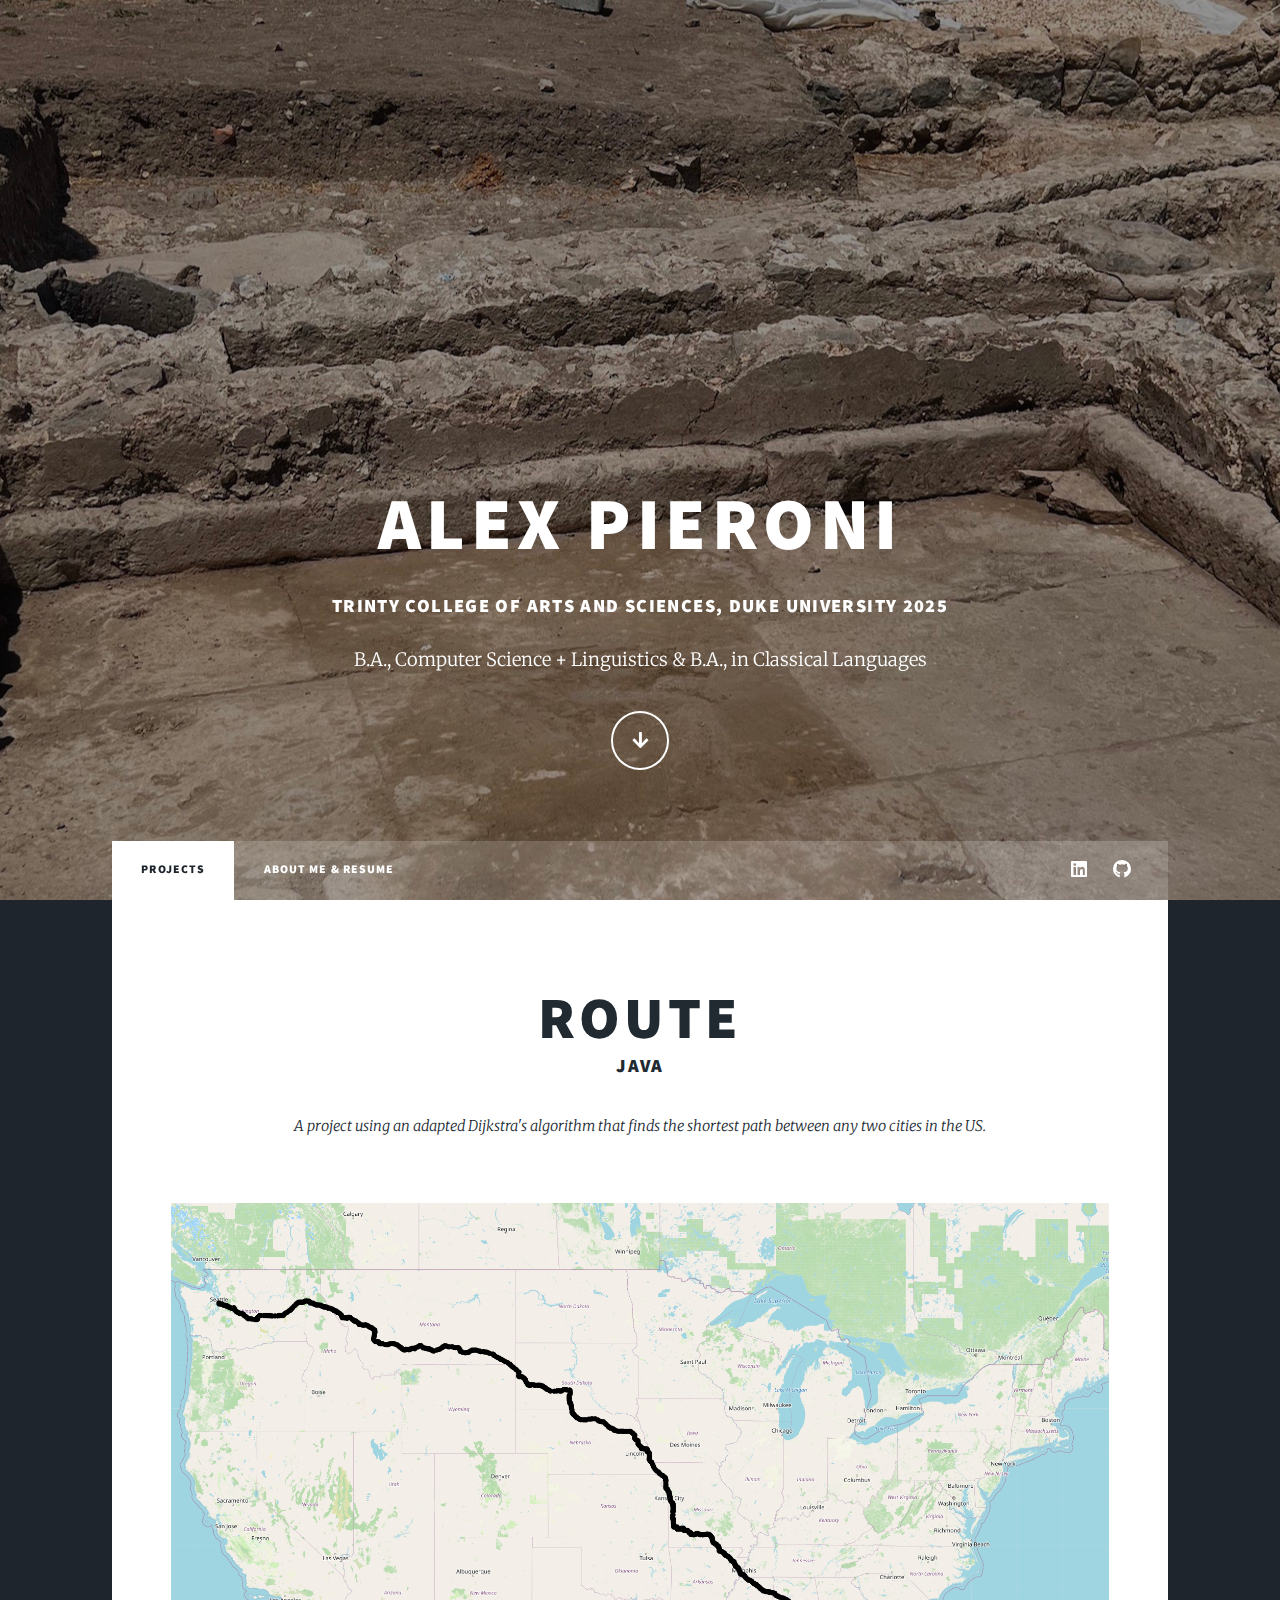
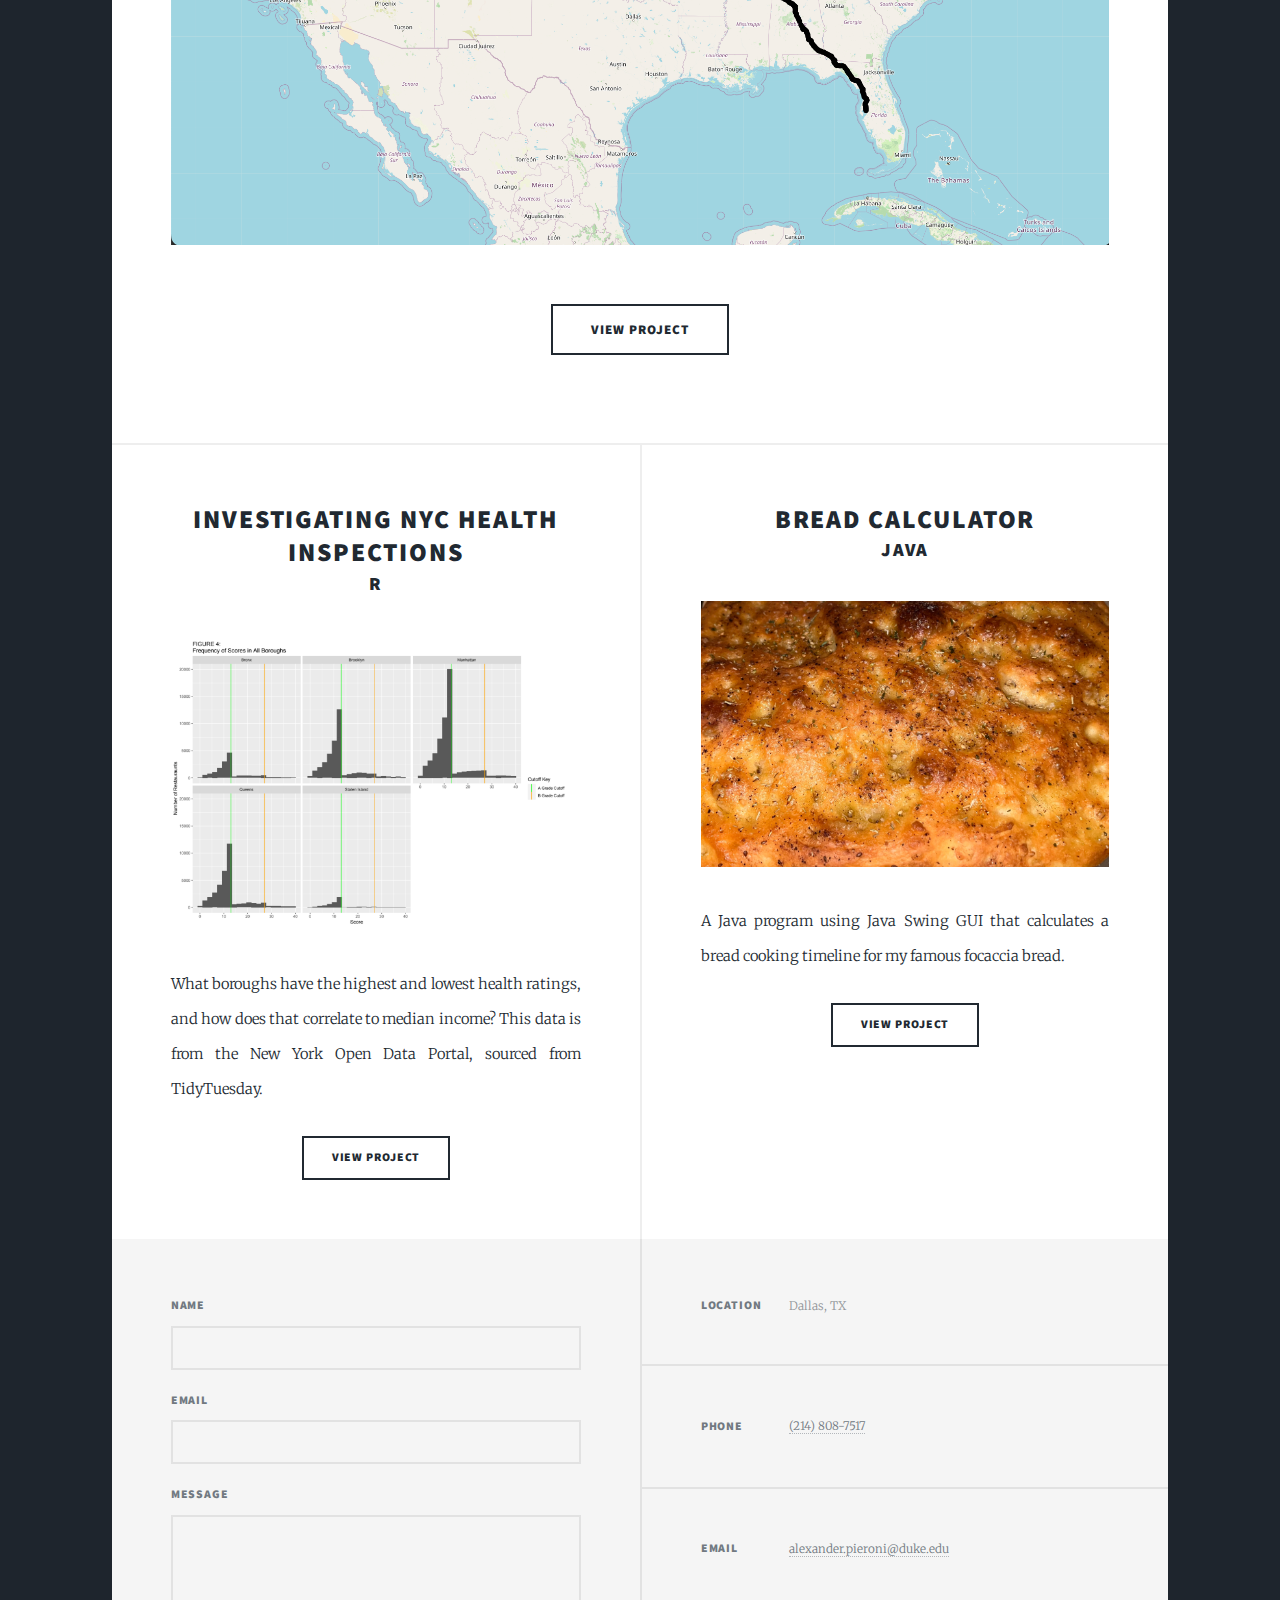
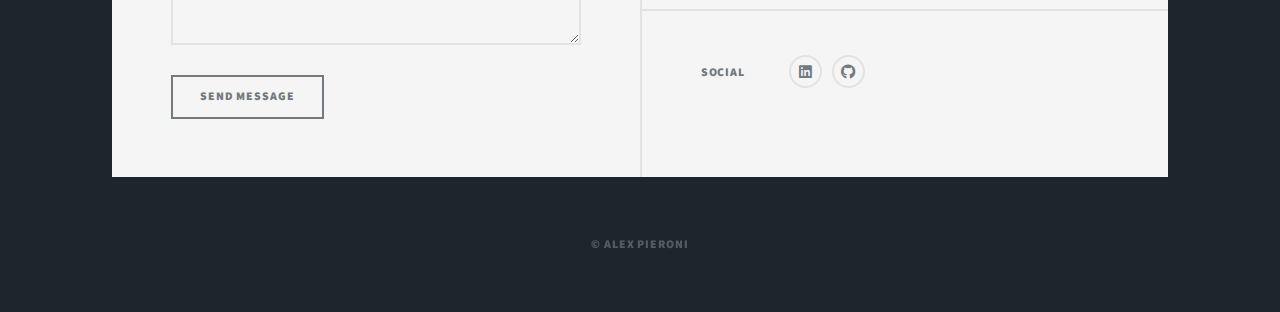
==== commit c6731906: "added languages" ====
--- a/index.html
+++ b/index.html
@@ -52,7 +52,7 @@
 							<article class="post featured">
 								<header class="major">
 									
-									<h2><a href="https://github.com/ajpieroni/route">Route<br />
+									<h2><a href="https://github.com/ajpieroni/route">Route<br /><h3>Java</h3>
 									</a></h2>
 									<p>A project using an adapted Dijkstra's algorithm that finds the shortest path between any two cities in the US.</p>
 								</header>
@@ -66,7 +66,9 @@
 							<section class="posts">
 								<article>
 									<header>
-										<h2><a href="https://github.com/ajpieroni/nychealth">Investigating NYC Health Inspections in R</a></h2>
+										<h2><a href="https://github.com/ajpieroni/nychealth">Investigating NYC Health Inspections <br/> <h3>R</h3>
+
+										</a></h2>
 									</header>
 									<a href="https://github.com/ajpieroni/nychealth" class="image fit"><img src="images/NYC.png" alt="" /></a>
 									<p>What boroughs have the highest and lowest health ratings, and how does that correlate to median income? This data is from the New York Open Data Portal, sourced from TidyTuesday.</p>
@@ -77,7 +79,7 @@
 								<article>
 									<header>
 										
-										<h2><a href="https://github.com/ajpieroni/BreadAlgorithm">Bread Calculator<br /></a></h2>
+										<h2><a href="https://github.com/ajpieroni/BreadAlgorithm">Bread Calculator<br /><h3>Java</h3></a></h2>
 									</header>
 									<a href="https://github.com/ajpieroni/BreadAlgorithm" class="image fit"><img src="images/bread.jpg" alt="" /></a>
 									<p>A Java program using Java Swing GUI that calculates a bread cooking timeline for my famous focaccia bread.</p>
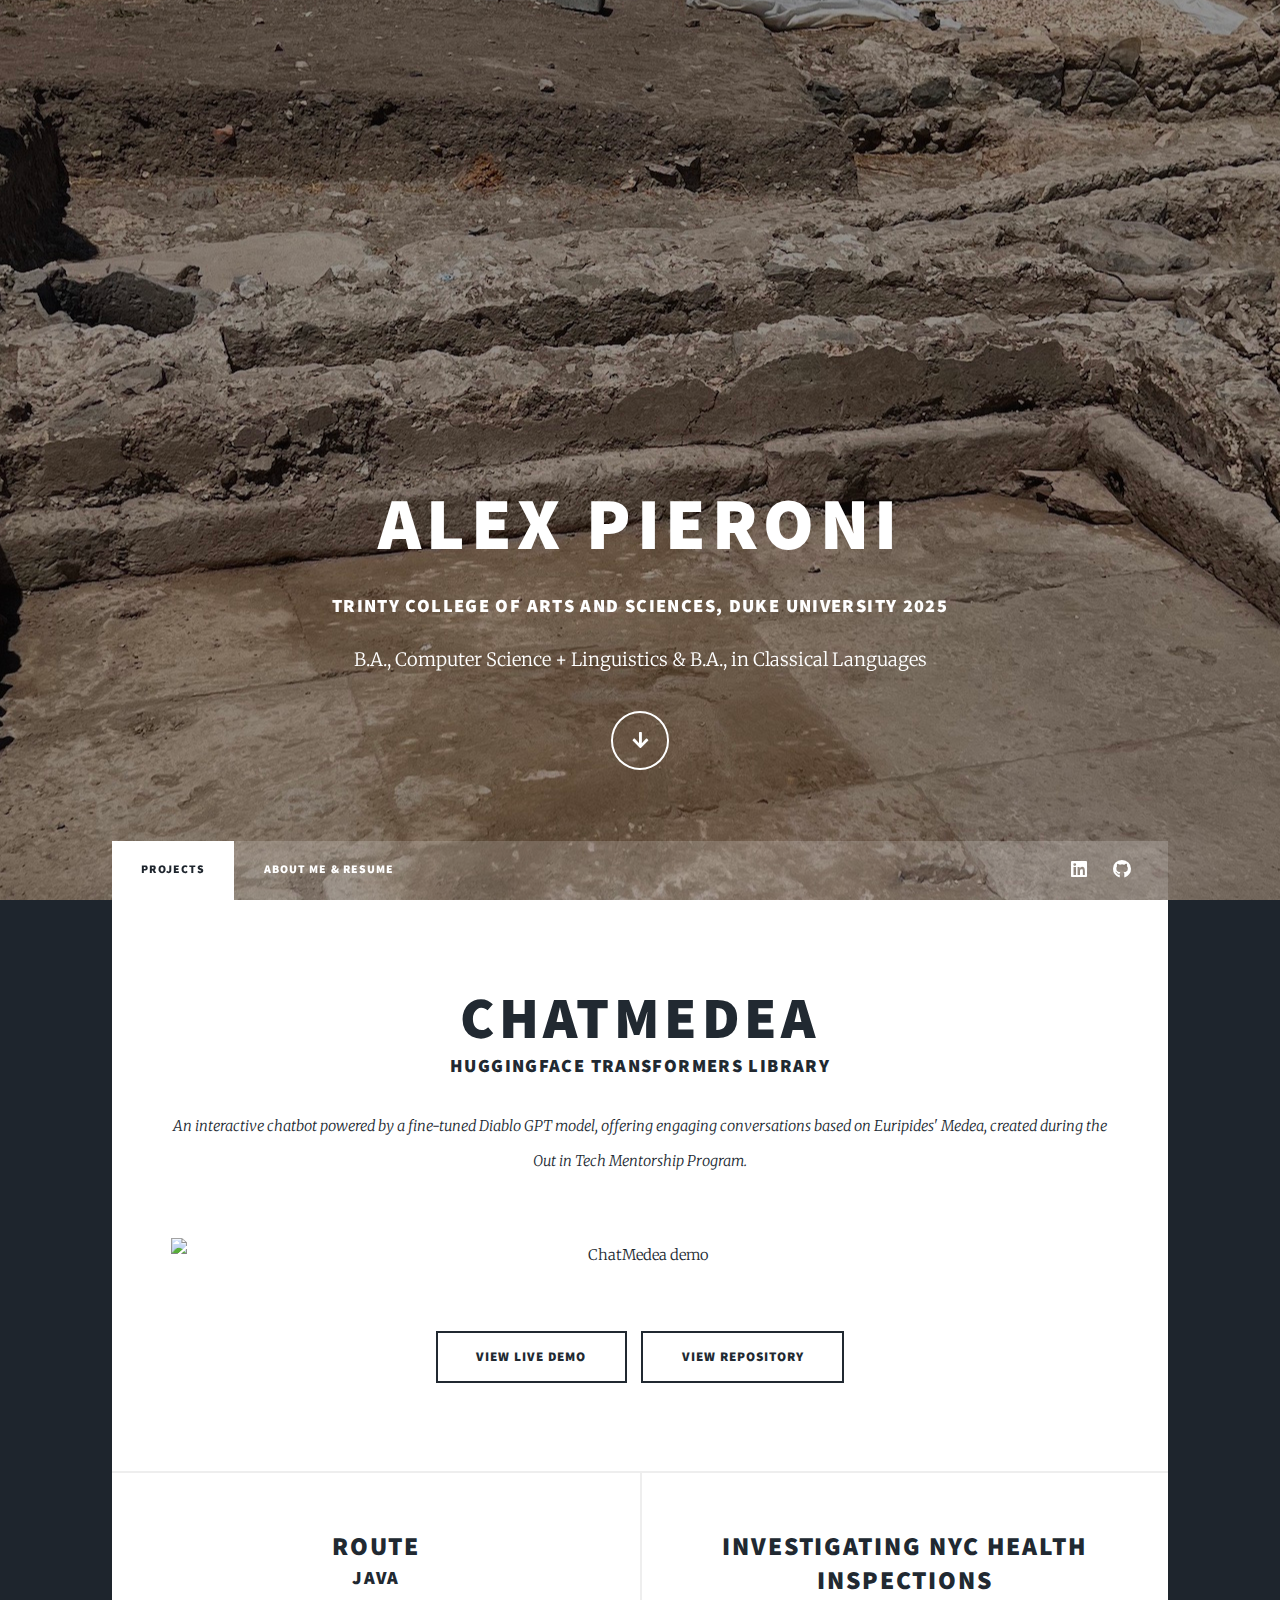
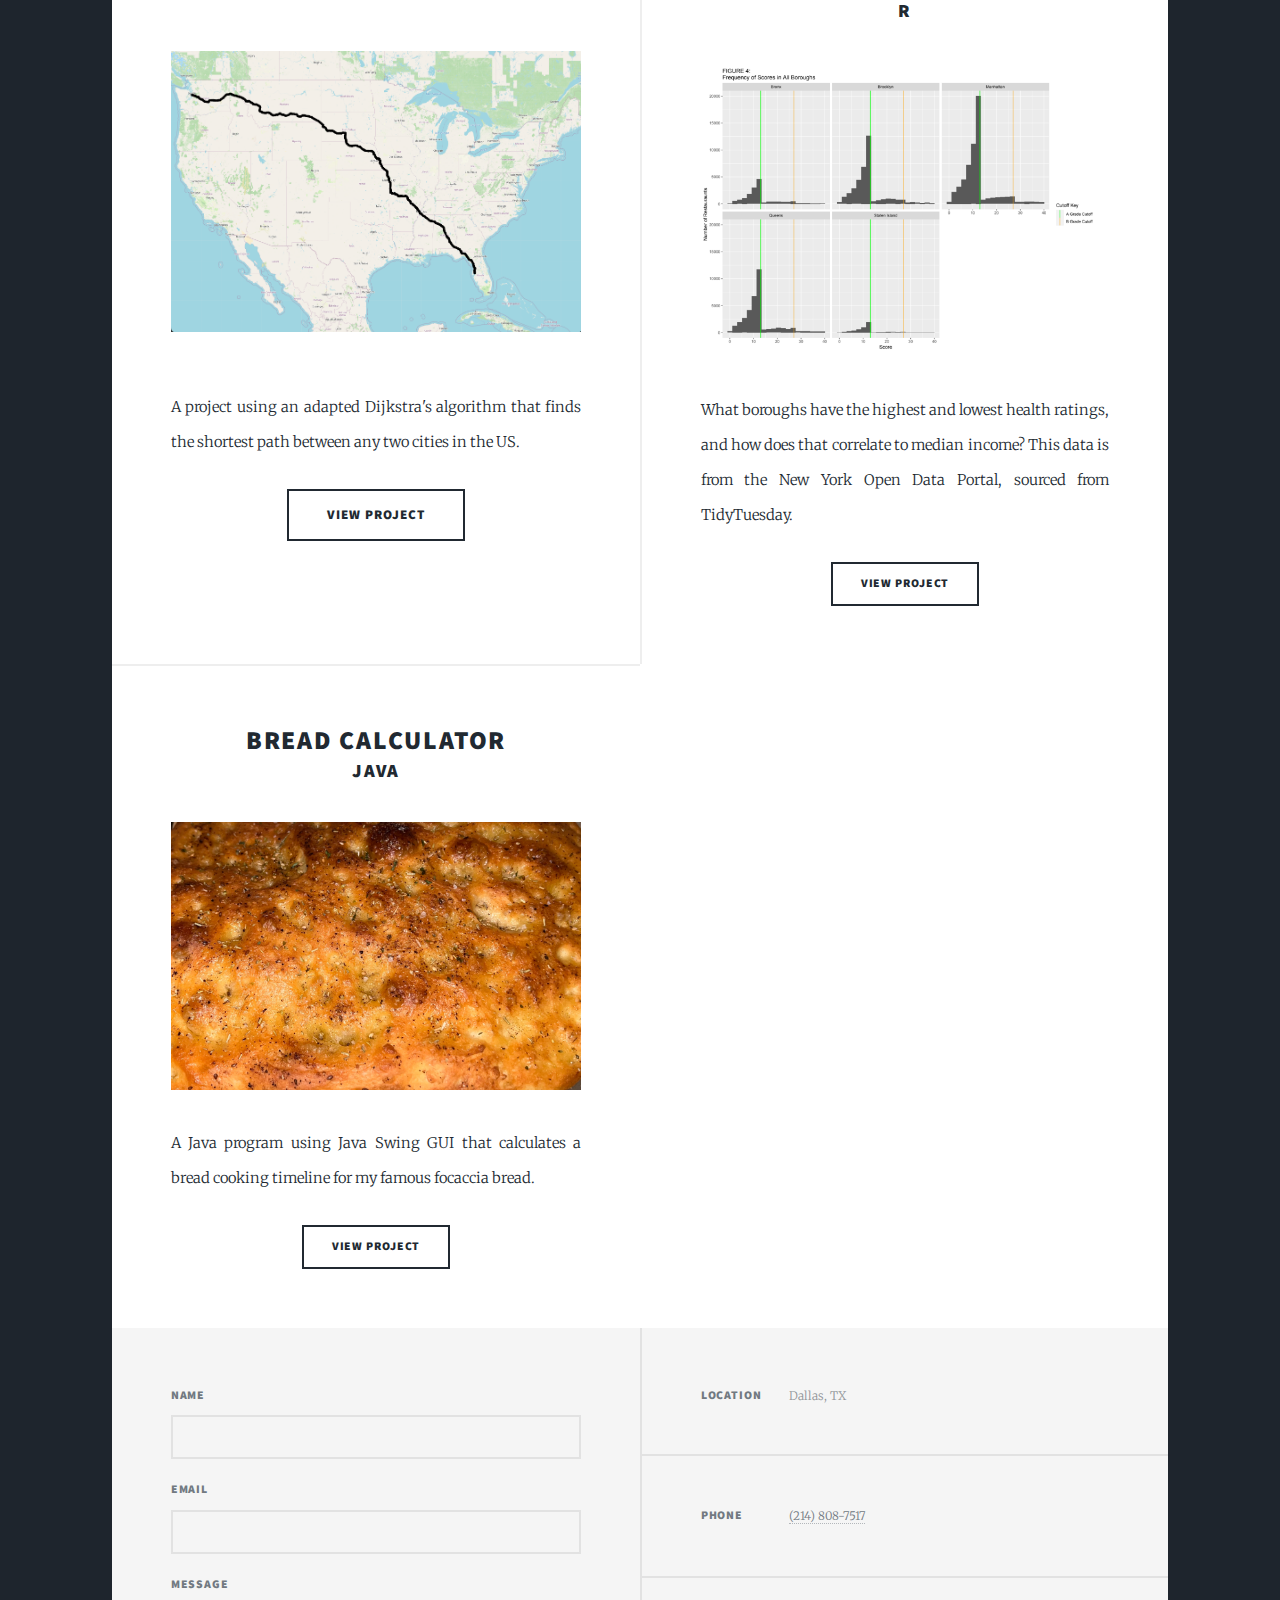
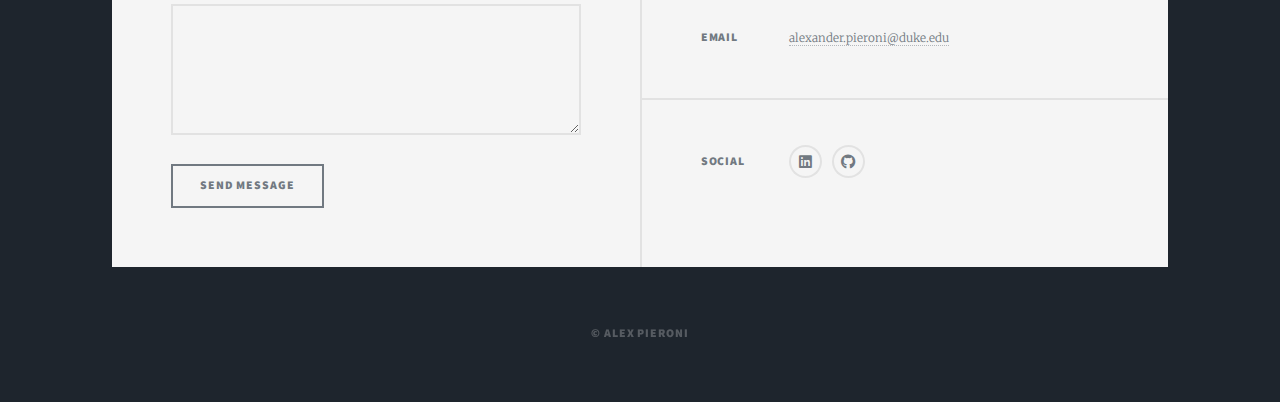
==== commit f533b3d1: "added medea and updated read me" ====
--- a/index.html
+++ b/index.html
@@ -52,18 +52,35 @@
 							<article class="post featured">
 								<header class="major">
 									
-									<h2><a href="https://github.com/ajpieroni/route">Route<br /><h3>Java</h3>
+									<h2><a href="https://github.com/ajpieroni/chatmedea">ChatMedea<br /><h3>HuggingFace Transformers Library</h3>
 									</a></h2>
-									<p>A project using an adapted Dijkstra's algorithm that finds the shortest path between any two cities in the US.</p>
+									<p> An interactive chatbot powered by a fine-tuned Diablo GPT model, offering engaging conversations based on Euripides' Medea, created during the Out in Tech Mentorship Program.</p>
 								</header>
-								<a href="https://github.com/ajpieroni/route" class="image main"><img src="images/Route.png" alt="" /></a>
+								<a href="https://github.com/ajpieroni/chatmedea" class="image main"><img src="images/medea.png" alt="ChatMedea demo" /></a>
 								<ul class="actions special">
-									<li><a href="https://github.com/ajpieroni/route" class="button large">View Project</a></li>
+									<li><a href="https://chatmedea.glitch.me" class="button large">View Live Demo</a></li>
+									<li><a href="https://github.com/ajpieroni/chatmedea" class="button large">View Repository</a></li>
+
 								</ul>
 							</article>
 
 						<!-- Posts -->
 							<section class="posts">
+								<!-- Route -->
+								<article>
+									<header>
+										<h2><a href="https://github.com/ajpieroni/route">Route<br /><h3>Java</h3>
+										</a></h2>
+										</header>
+									<a href="https://github.com/ajpieroni/route" class="image main"><img src="images/Route.png" alt="" /></a>
+									<p>A project using an adapted Dijkstra's algorithm that finds the shortest path between any two cities in the US.</p>
+									
+									<ul class="actions special">
+									<li><a href="https://github.com/ajpieroni/route" class="button large">View Project</a></li>
+									</ul>
+									
+								</article>
+
 								<article>
 									<header>
 										<h2><a href="https://github.com/ajpieroni/nychealth">Investigating NYC Health Inspections <br/> <h3>R</h3>
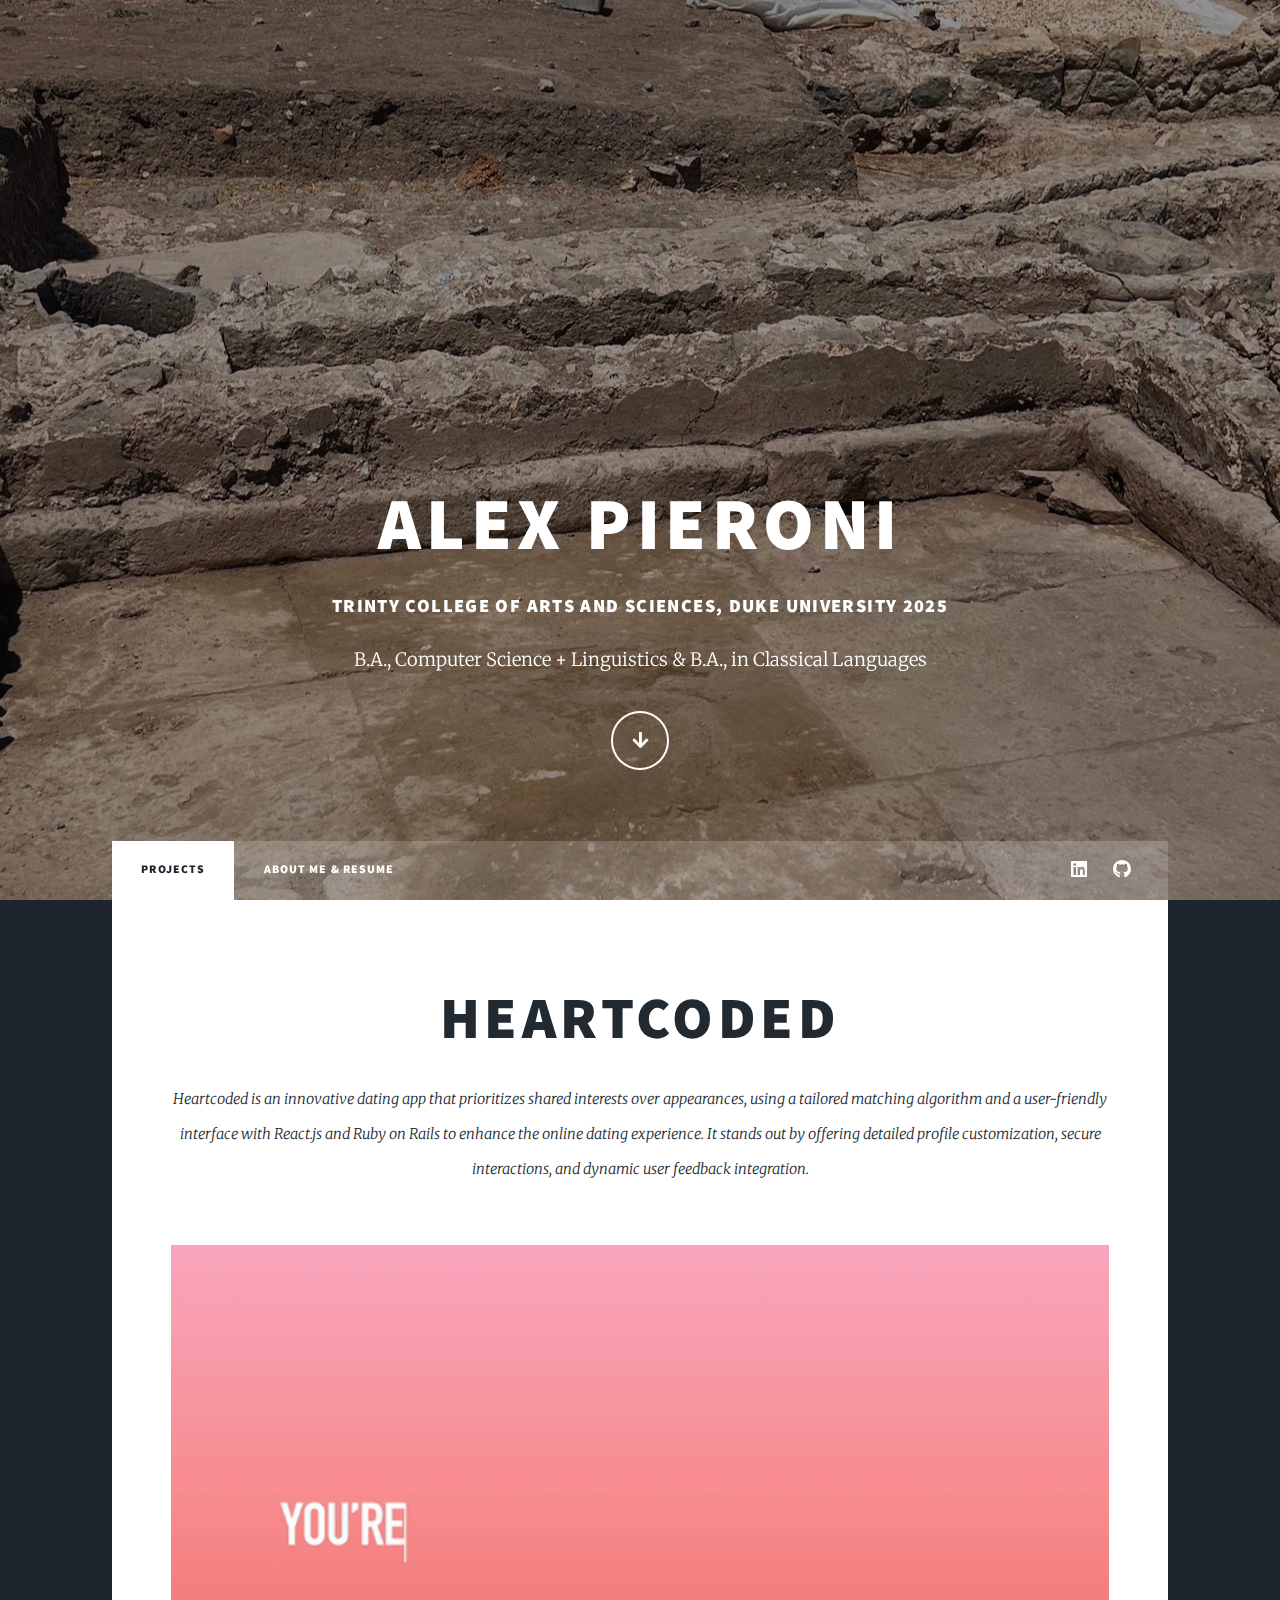
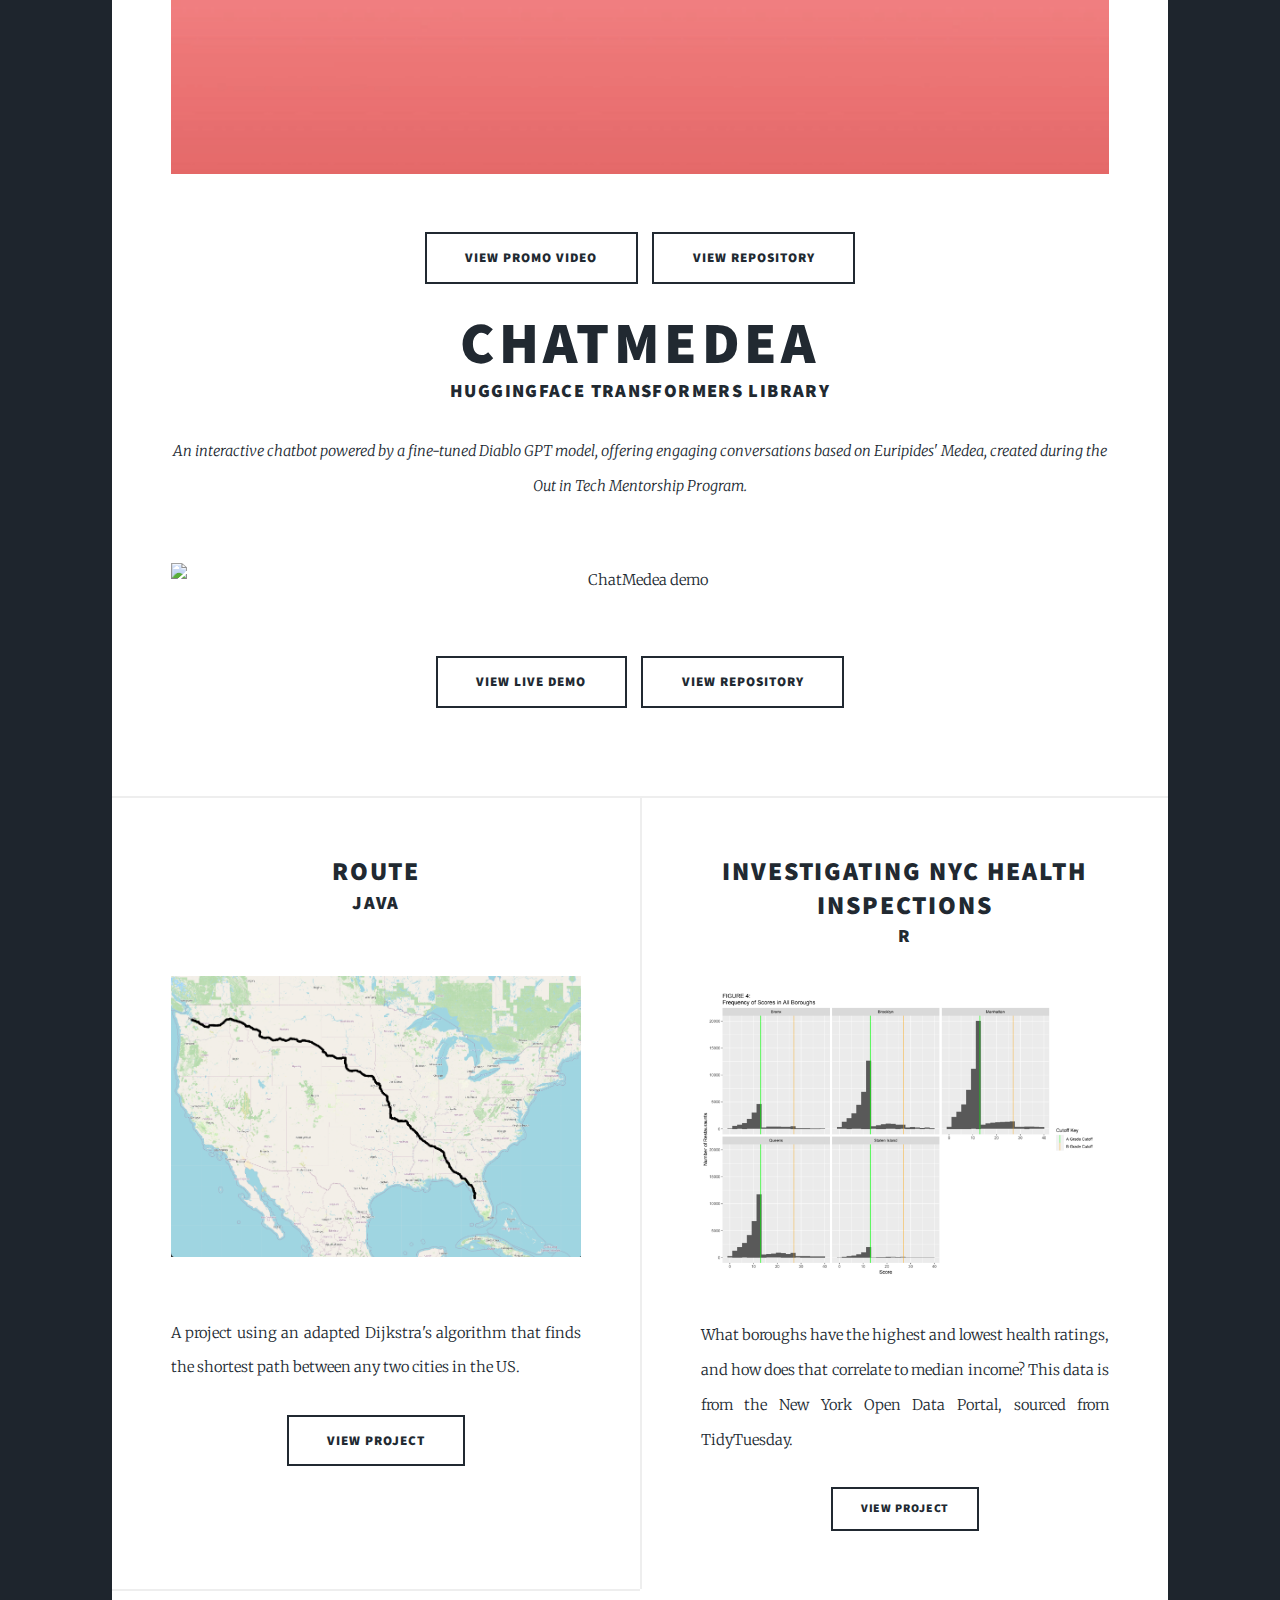
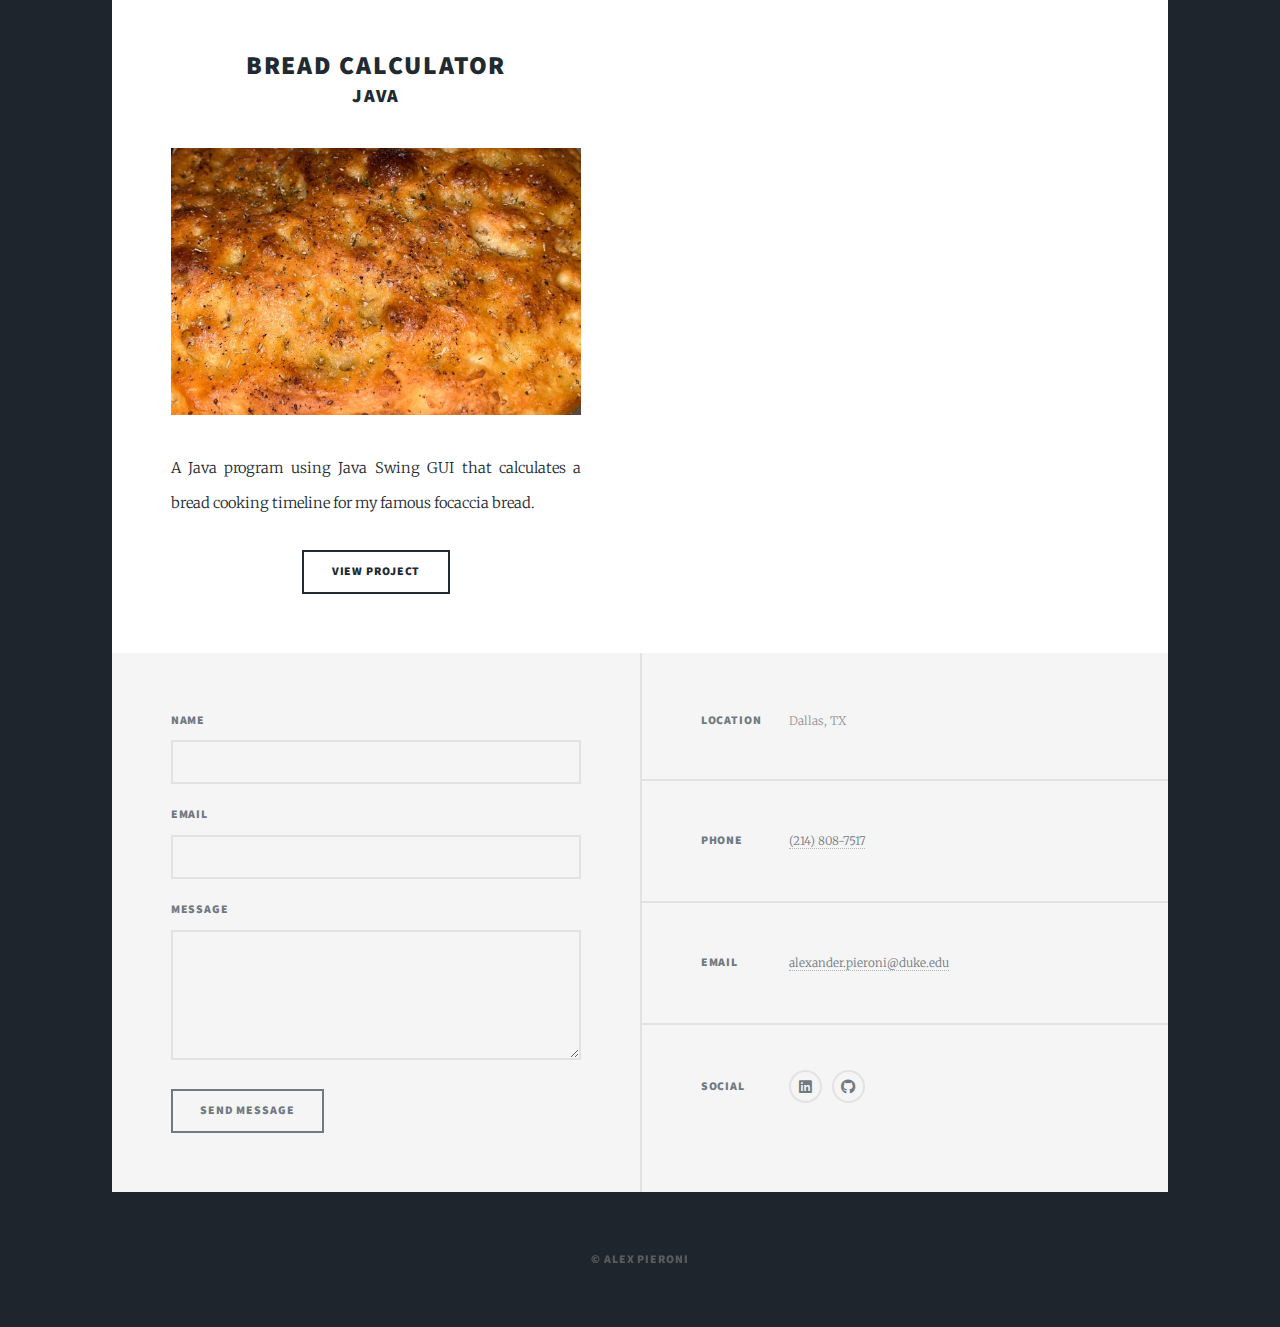
==== commit b723e83b: "added heartcoded" ====
--- a/index.html
+++ b/index.html
@@ -1,177 +1,307 @@
-<!DOCTYPE HTML>
+<!DOCTYPE html>
 <!--
 	Massively by HTML5 UP
 	html5up.net | @ajlkn
 	Free for personal and commercial use under the CCA 3.0 license (html5up.net/license)
 -->
 <html>
-	<head>
-		<title>Alex Pieroni</title>
-		<meta charset="utf-8" />
-		<meta name="viewport" content="width=device-width, initial-scale=1, user-scalable=no" />
-		<link rel="stylesheet" href="assets/css/main.css" />
-		<noscript><link rel="stylesheet" href="assets/css/noscript.css" /></noscript>
-	</head>
-	<body class="is-preload">
-
-		<!-- Wrapper -->
-			<div id="wrapper" class="fade-in">
-
-				<!-- Intro -->
-					<div id="intro">
-						<h1>Alex Pieroni</h1>
-						<h3>Trinty College of Arts and Sciences, Duke University 2025</h3>
-						<p>B.A., Computer Science + Linguistics & B.A., in Classical Languages</p>
-						<ul class="actions">
-							<li><a href="#header" class="button icon solid solo fa-arrow-down scrolly">Continue</a></li>
-						</ul>
-					</div>
-
-				<!-- Header -->
-					<header id="header">
-						<a href="index.html" class="logo">GET CURIOUS.</a>
-					</header>
-
-				<!-- Nav -->
-					<nav id="nav">
-						<ul class="links">
-							<li class="active"><a href="index.html">Projects</a></li>
-							<li><a href="generic.html">ABOUT ME & RESUME</a></li>
-							
-						</ul>
-						<ul class="icons">
-								<li><a href="https://www.linkedin.com/in/alex-pieroni/" class="icon brands alt fa-linkedin"><span class="label">LinkedIn</span></a></li>
-								<li><a href="https://github.com/ajpieroni" class="icon brands alt fa-github"><span class="label">GitHub</span></a></li>
-						</ul>
-					</nav>
-
-				<!-- Main -->
-					<div id="main">
-
-						<!-- Featured Post -->
-							<article class="post featured">
-								<header class="major">
-									
-									<h2><a href="https://github.com/ajpieroni/chatmedea">ChatMedea<br /><h3>HuggingFace Transformers Library</h3>
-									</a></h2>
-									<p> An interactive chatbot powered by a fine-tuned Diablo GPT model, offering engaging conversations based on Euripides' Medea, created during the Out in Tech Mentorship Program.</p>
-								</header>
-								<a href="https://github.com/ajpieroni/chatmedea" class="image main"><img src="images/medea.png" alt="ChatMedea demo" /></a>
-								<ul class="actions special">
-									<li><a href="https://chatmedea.glitch.me" class="button large">View Live Demo</a></li>
-									<li><a href="https://github.com/ajpieroni/chatmedea" class="button large">View Repository</a></li>
-
-								</ul>
-							</article>
-
-						<!-- Posts -->
-							<section class="posts">
-								<!-- Route -->
-								<article>
-									<header>
-										<h2><a href="https://github.com/ajpieroni/route">Route<br /><h3>Java</h3>
-										</a></h2>
-										</header>
-									<a href="https://github.com/ajpieroni/route" class="image main"><img src="images/Route.png" alt="" /></a>
-									<p>A project using an adapted Dijkstra's algorithm that finds the shortest path between any two cities in the US.</p>
-									
-									<ul class="actions special">
-									<li><a href="https://github.com/ajpieroni/route" class="button large">View Project</a></li>
-									</ul>
-									
-								</article>
-
-								<article>
-									<header>
-										<h2><a href="https://github.com/ajpieroni/nychealth">Investigating NYC Health Inspections <br/> <h3>R</h3>
-
-										</a></h2>
-									</header>
-									<a href="https://github.com/ajpieroni/nychealth" class="image fit"><img src="images/NYC.png" alt="" /></a>
-									<p>What boroughs have the highest and lowest health ratings, and how does that correlate to median income? This data is from the New York Open Data Portal, sourced from TidyTuesday.</p>
-									<ul class="actions special">
-										<li><a href="https://github.com/ajpieroni/nychealth" class="button">View Project</a></li>
-									</ul>
-								</article>
-								<article>
-									<header>
-										
-										<h2><a href="https://github.com/ajpieroni/BreadAlgorithm">Bread Calculator<br /><h3>Java</h3></a></h2>
-									</header>
-									<a href="https://github.com/ajpieroni/BreadAlgorithm" class="image fit"><img src="images/bread.jpg" alt="" /></a>
-									<p>A Java program using Java Swing GUI that calculates a bread cooking timeline for my famous focaccia bread.</p>
-									<ul class="actions special">
-										<li><a href="https://github.com/ajpieroni/BreadAlgorithm" class="button">View Project</a></li>
-									</ul>
-								</article>
-
-							</section>
-
-						<!-- Footer -->
-
-					</div>
-
-					<footer id="footer">
-						<section>
-							<form method="post" action="#">
-								<div class="fields">
-									<div class="field">
-										<label for="name">Name</label>
-										<input type="text" name="name" id="name" />
-									</div>
-									<div class="field">
-										<label for="email">Email</label>
-										<input type="text" name="email" id="email" />
-									</div>
-									<div class="field">
-										<label for="message">Message</label>
-										<textarea name="message" id="message" rows="3"></textarea>
-									</div>
-								</div>
-								<ul class="actions">
-									<li><input type="submit" value="Send Message" /></li>
-								</ul>
-							</form>
-						</section>
-						<section class="split contact">
-							<section class="alt">
-								<h3>Location</h3>
-								<p>Dallas, TX<br />
-								</p>
-							</section>
-							<section>
-								<h3>Phone</h3>
-								<p><a href="#">(214) 808-7517</a></p>
-							</section>
-							<section>
-								<h3>Email</h3>
-								<p><a href="#">alexander.pieroni@duke.edu</a></p>
-							</section>
-							<section>
-								<h3>Social</h3>
-								<ul class="icons alt">
-									<li><a href="https://www.linkedin.com/in/alex-pieroni/" class="icon brands alt fa-linkedin"><span class="label">LinkedIn</span></a></li>
-									<li><a href="https://github.com/ajpieroni" class="icon brands alt fa-github"><span class="label">GitHub</span></a></li>
-								</ul>
-							</section>
-						</section>
-					</footer>
-
-				<!-- Copyright -->
-					<div id="copyright">
-						<ul><li>&copy; Alex Pieroni</li></ul>
-					</div>
-
-			</div>
-
-		<!-- Scripts -->
-			<script src="assets/js/jquery.min.js"></script>
-			<script src="assets/js/jquery.scrollex.min.js"></script>
-			<script src="assets/js/jquery.scrolly.min.js"></script>
-			<script src="assets/js/browser.min.js"></script>
-			<script src="assets/js/breakpoints.min.js"></script>
-			<script src="assets/js/util.js"></script>
-			<script src="assets/js/main.js"></script>
-
-	</body>
-</html>+  <head>
+    <title>Alex Pieroni</title>
+    <meta charset="utf-8" />
+    <meta
+      name="viewport"
+      content="width=device-width, initial-scale=1, user-scalable=no"
+    />
+    <link rel="stylesheet" href="assets/css/main.css" />
+    <noscript
+      ><link rel="stylesheet" href="assets/css/noscript.css"
+    /></noscript>
+  </head>
+  <body class="is-preload">
+    <!-- Wrapper -->
+    <div id="wrapper" class="fade-in">
+      <!-- Intro -->
+      <div id="intro">
+        <h1>Alex Pieroni</h1>
+        <h3>Trinty College of Arts and Sciences, Duke University 2025</h3>
+        <p>
+          B.A., Computer Science + Linguistics & B.A., in Classical Languages
+        </p>
+        <ul class="actions">
+          <li>
+            <a
+              href="#header"
+              class="button icon solid solo fa-arrow-down scrolly"
+              >Continue</a
+            >
+          </li>
+        </ul>
+      </div>
+
+      <!-- Header -->
+      <header id="header">
+        <a href="index.html" class="logo">GET CURIOUS.</a>
+      </header>
+
+      <!-- Nav -->
+      <nav id="nav">
+        <ul class="links">
+          <li class="active"><a href="index.html">Projects</a></li>
+          <li><a href="generic.html">ABOUT ME & RESUME</a></li>
+        </ul>
+        <ul class="icons">
+          <li>
+            <a
+              href="https://www.linkedin.com/in/alex-pieroni/"
+              class="icon brands alt fa-linkedin"
+              ><span class="label">LinkedIn</span></a
+            >
+          </li>
+          <li>
+            <a
+              href="https://github.com/ajpieroni"
+              class="icon brands alt fa-github"
+              ><span class="label">GitHub</span></a
+            >
+          </li>
+        </ul>
+      </nav>
+
+      <!-- Main -->
+      <div id="main">
+        <!-- Featured Post -->
+        <article class="post featured">
+          <header class="major">
+            <h2>
+              <a href="https://github.com/ajpieroni/316Heartcoded-Web-App"
+                >HeartCoded<br />
+                <h3></h3>
+              </a>
+            </h2>
+            <p>
+              Heartcoded is an innovative dating app that prioritizes shared
+              interests over appearances, using a tailored matching algorithm
+              and a user-friendly interface with React.js and Ruby on Rails to
+              enhance the online dating experience. It stands out by offering
+              detailed profile customization, secure interactions, and dynamic
+              user feedback integration.
+            </p>
+          </header>
+          <a
+            href="https://github.com/ajpieroni/316Heartcoded-Web-App"
+            class="image main"
+            ><img src="images/heartcoded-animation.gif" alt="Heartcoded demo"
+          /></a>
+         
+		  <ul class="actions special">
+            <li>
+              <a href="https://www.youtube.com/watch?v=S31Kqxk33hM" class="button large"
+                >View Promo Video</a
+              >
+            </li>
+            <li>
+              <a
+                href="https://github.com/ajpieroni/316Heartcoded-Web-App"
+                class="button large"
+                >View Repository</a
+              >
+            </li>
+          </ul>
+
+          <header class="major">
+            <h2>
+              <a href="https://github.com/ajpieroni/chatmedea"
+                >ChatMedea<br />
+                <h3>HuggingFace Transformers Library</h3>
+              </a>
+            </h2>
+            <p>
+              An interactive chatbot powered by a fine-tuned Diablo GPT model,
+              offering engaging conversations based on Euripides' Medea, created
+              during the Out in Tech Mentorship Program.
+            </p>
+          </header>
+          <a href="https://github.com/ajpieroni/chatmedea" class="image main"
+            ><img src="images/medea.png" alt="ChatMedea demo"
+          /></a>
+          <ul class="actions special">
+            <li>
+              <a href="https://chatmedea.glitch.me" class="button large"
+                >View Live Demo</a
+              >
+            </li>
+            <li>
+              <a
+                href="https://github.com/ajpieroni/chatmedea"
+                class="button large"
+                >View Repository</a
+              >
+            </li>
+          </ul>
+        </article>
+
+        <!-- Posts -->
+        <section class="posts">
+          <!-- Route -->
+          <article>
+            <header>
+              <h2>
+                <a href="https://github.com/ajpieroni/route"
+                  >Route<br />
+                  <h3>Java</h3>
+                </a>
+              </h2>
+            </header>
+            <a href="https://github.com/ajpieroni/route" class="image main"
+              ><img src="images/Route.png" alt=""
+            /></a>
+            <p>
+              A project using an adapted Dijkstra's algorithm that finds the
+              shortest path between any two cities in the US.
+            </p>
+
+            <ul class="actions special">
+              <li>
+                <a
+                  href="https://github.com/ajpieroni/route"
+                  class="button large"
+                  >View Project</a
+                >
+              </li>
+            </ul>
+          </article>
+          <!-- Sta 199 -->
+          <article>
+            <header>
+              <h2>
+                <a href="https://github.com/ajpieroni/nychealth"
+                  >Investigating NYC Health Inspections <br />
+                  <h3>R</h3>
+                </a>
+              </h2>
+            </header>
+            <a href="https://github.com/ajpieroni/nychealth" class="image fit"
+              ><img src="images/NYC.png" alt=""
+            /></a>
+            <p>
+              What boroughs have the highest and lowest health ratings, and how
+              does that correlate to median income? This data is from the New
+              York Open Data Portal, sourced from TidyTuesday.
+            </p>
+            <ul class="actions special">
+              <li>
+                <a href="https://github.com/ajpieroni/nychealth" class="button"
+                  >View Project</a
+                >
+              </li>
+            </ul>
+          </article>
+          <!-- Bread -->
+          <article>
+            <header>
+              <h2>
+                <a href="https://github.com/ajpieroni/BreadAlgorithm"
+                  >Bread Calculator<br />
+                  <h3>Java</h3></a
+                >
+              </h2>
+            </header>
+            <a
+              href="https://github.com/ajpieroni/BreadAlgorithm"
+              class="image fit"
+              ><img src="images/bread.jpg" alt=""
+            /></a>
+            <p>
+              A Java program using Java Swing GUI that calculates a bread
+              cooking timeline for my famous focaccia bread.
+            </p>
+            <ul class="actions special">
+              <li>
+                <a
+                  href="https://github.com/ajpieroni/BreadAlgorithm"
+                  class="button"
+                  >View Project</a
+                >
+              </li>
+            </ul>
+          </article>
+        </section>
+
+        <!-- Footer -->
+      </div>
+
+      <footer id="footer">
+        <section>
+          <form method="post" action="#">
+            <div class="fields">
+              <div class="field">
+                <label for="name">Name</label>
+                <input type="text" name="name" id="name" />
+              </div>
+              <div class="field">
+                <label for="email">Email</label>
+                <input type="text" name="email" id="email" />
+              </div>
+              <div class="field">
+                <label for="message">Message</label>
+                <textarea name="message" id="message" rows="3"></textarea>
+              </div>
+            </div>
+            <ul class="actions">
+              <li><input type="submit" value="Send Message" /></li>
+            </ul>
+          </form>
+        </section>
+        <section class="split contact">
+          <section class="alt">
+            <h3>Location</h3>
+            <p>Dallas, TX<br /></p>
+          </section>
+          <section>
+            <h3>Phone</h3>
+            <p><a href="#">(214) 808-7517</a></p>
+          </section>
+          <section>
+            <h3>Email</h3>
+            <p><a href="#">alexander.pieroni@duke.edu</a></p>
+          </section>
+          <section>
+            <h3>Social</h3>
+            <ul class="icons alt">
+              <li>
+                <a
+                  href="https://www.linkedin.com/in/alex-pieroni/"
+                  class="icon brands alt fa-linkedin"
+                  ><span class="label">LinkedIn</span></a
+                >
+              </li>
+              <li>
+                <a
+                  href="https://github.com/ajpieroni"
+                  class="icon brands alt fa-github"
+                  ><span class="label">GitHub</span></a
+                >
+              </li>
+            </ul>
+          </section>
+        </section>
+      </footer>
+
+      <!-- Copyright -->
+      <div id="copyright">
+        <ul>
+          <li>&copy; Alex Pieroni</li>
+        </ul>
+      </div>
+    </div>
+
+    <!-- Scripts -->
+    <script src="assets/js/jquery.min.js"></script>
+    <script src="assets/js/jquery.scrollex.min.js"></script>
+    <script src="assets/js/jquery.scrolly.min.js"></script>
+    <script src="assets/js/browser.min.js"></script>
+    <script src="assets/js/breakpoints.min.js"></script>
+    <script src="assets/js/util.js"></script>
+    <script src="assets/js/main.js"></script>
+  </body>
+</html>
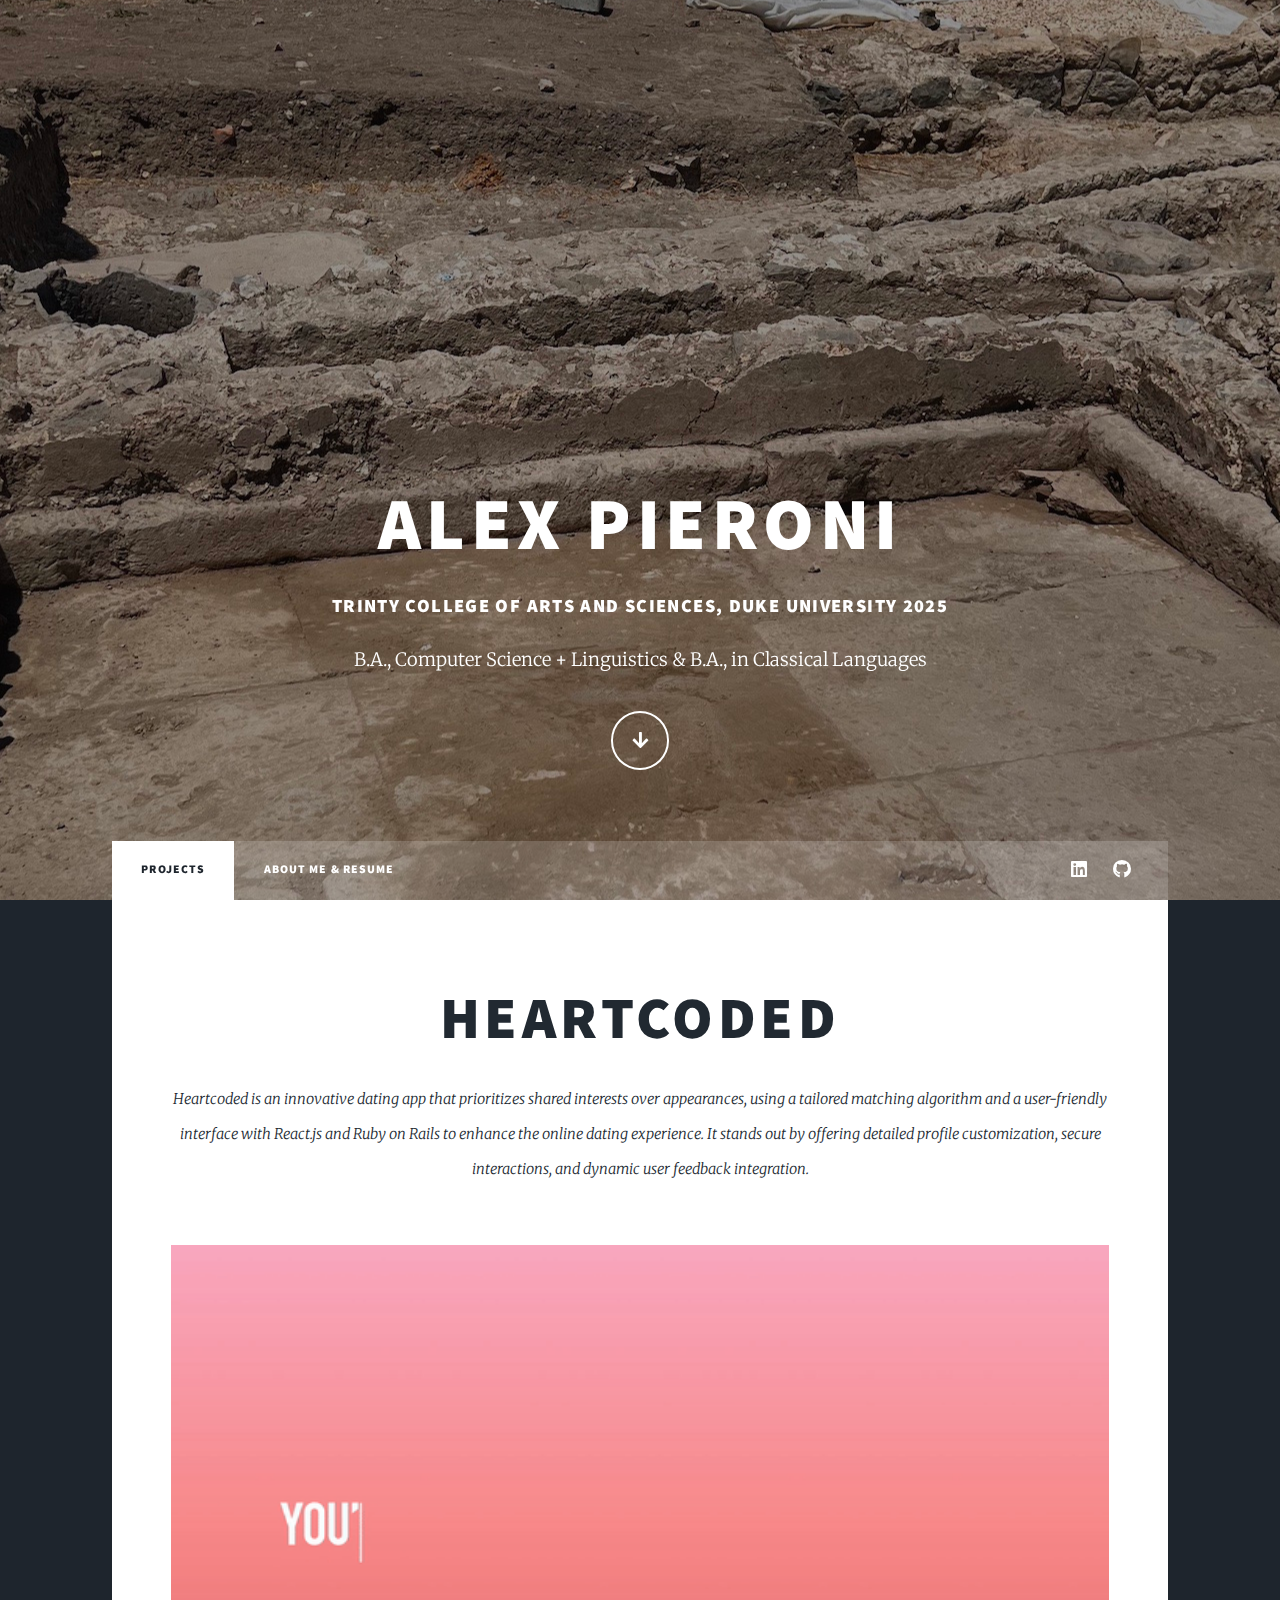
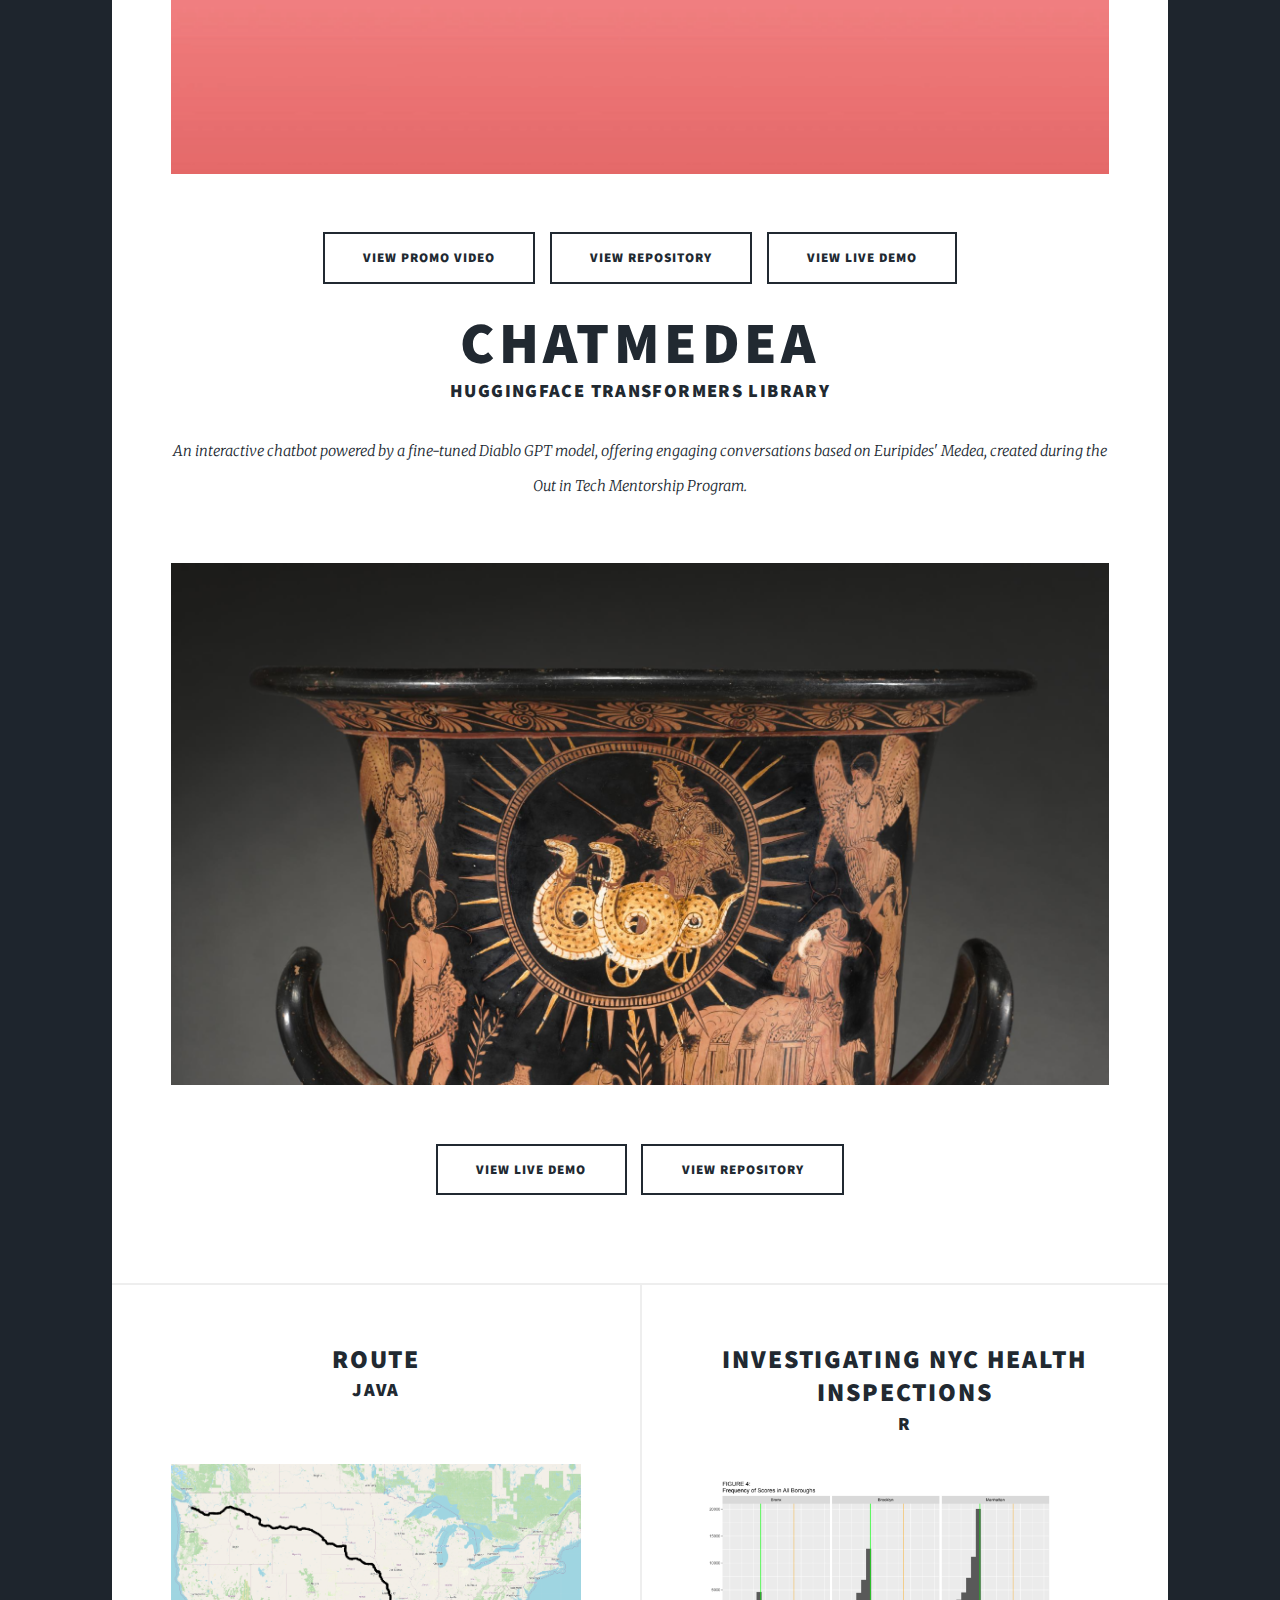
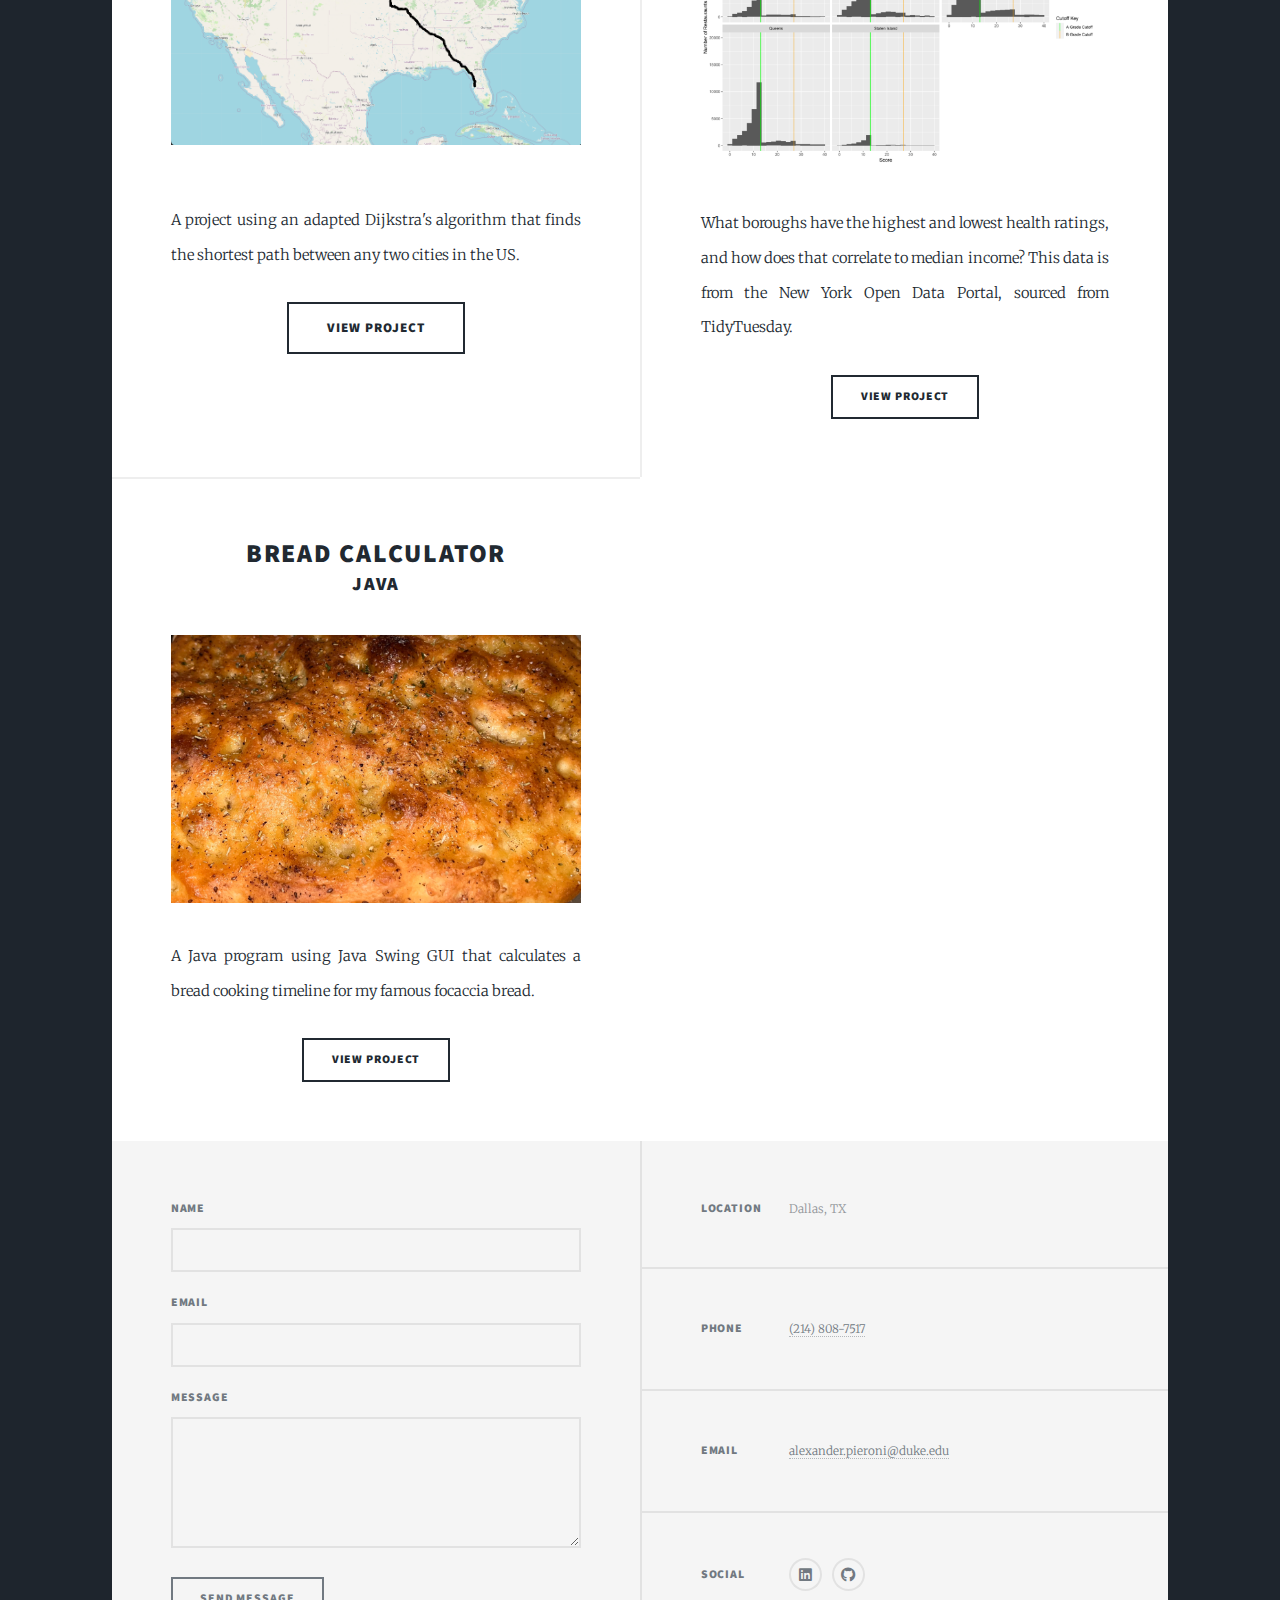
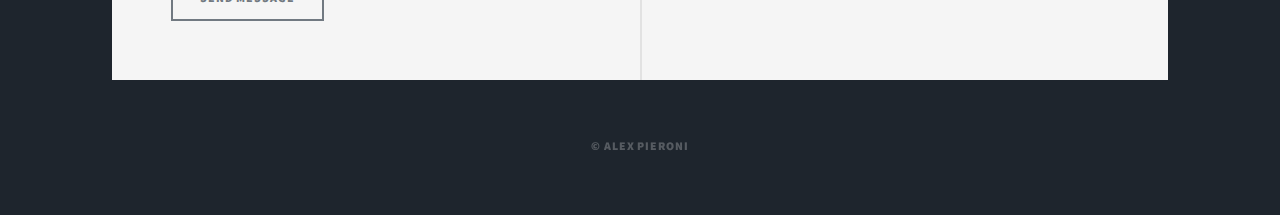
==== commit e5134f50: "images back" ====
--- a/index.html
+++ b/index.html
@@ -106,6 +106,14 @@
                 >View Repository</a
               >
             </li>
+			<li>
+				<a
+				  href="https://www.youtube.com/watch?v=EaXCHAeUxvM"
+				  class="button large"
+				  >View Live Demo</a
+				>
+			  </li>
+			  <!--  -->
           </ul>
 
           <header class="major">
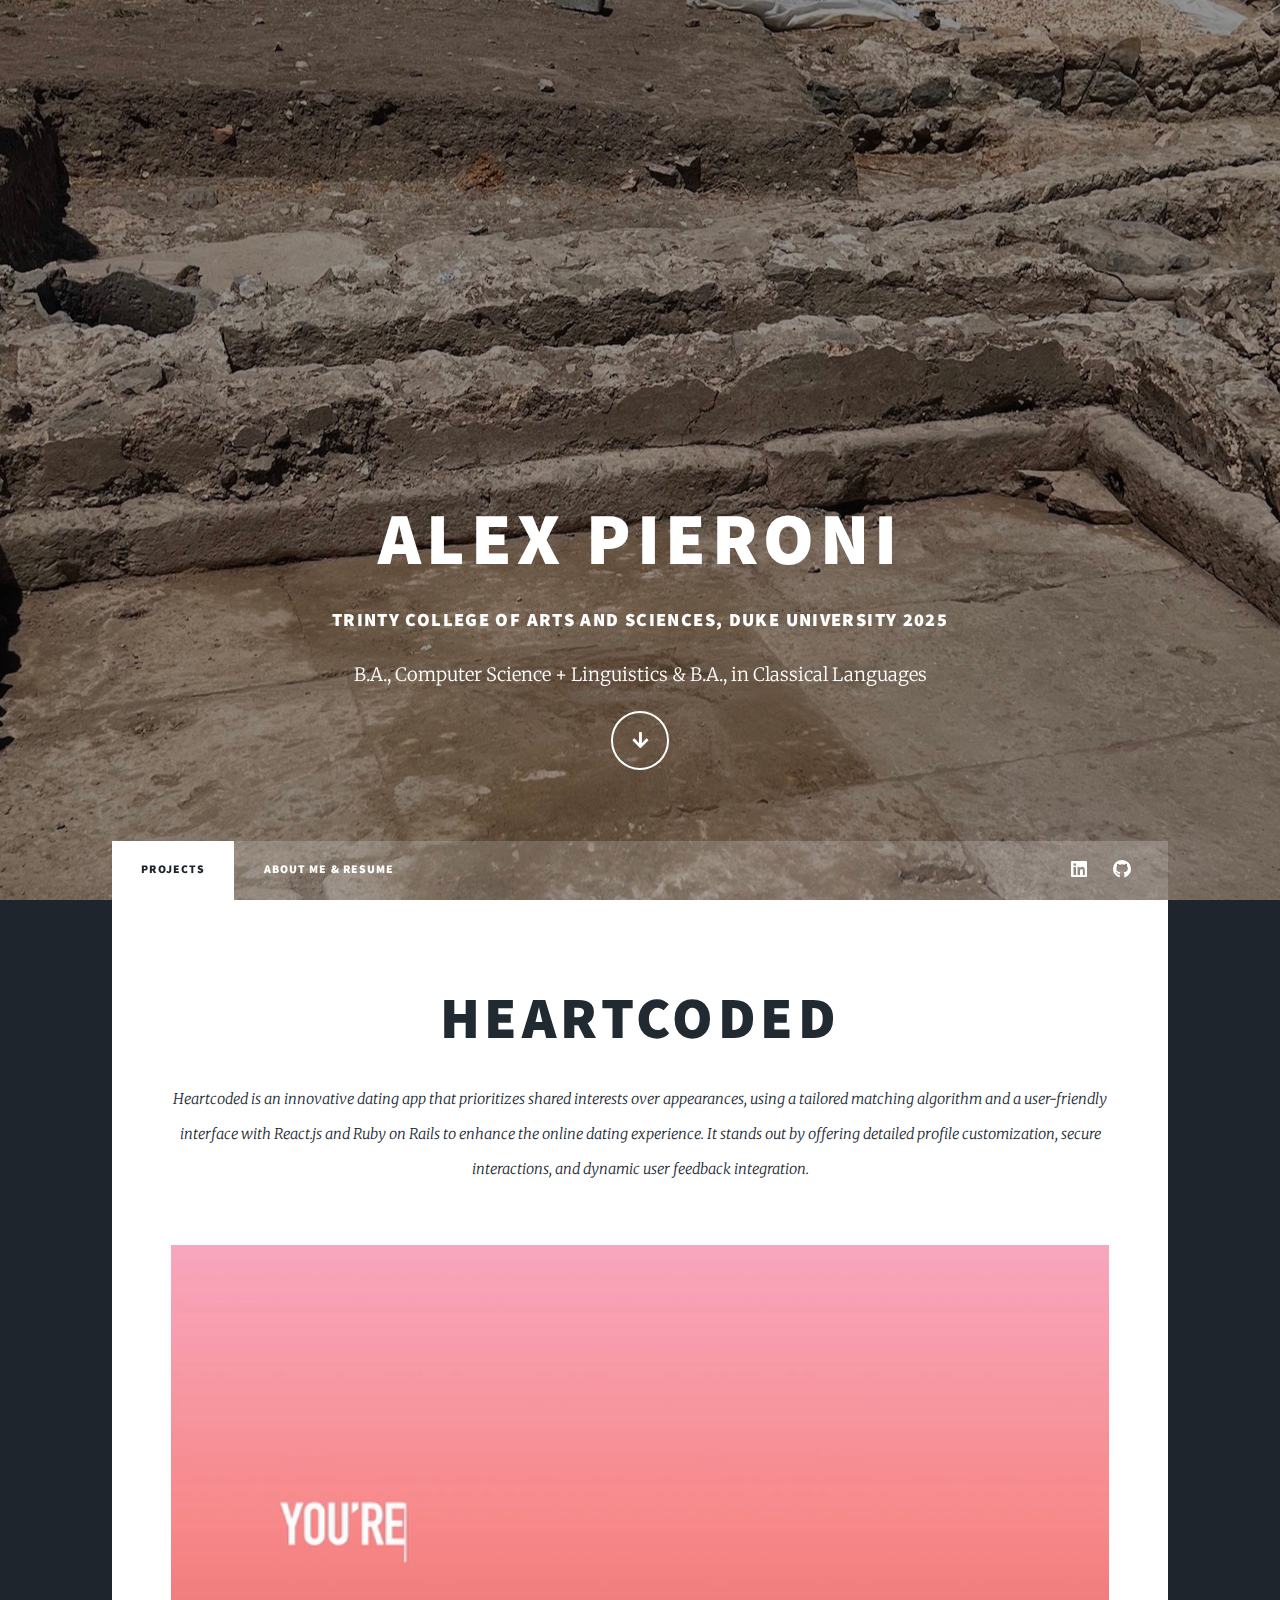
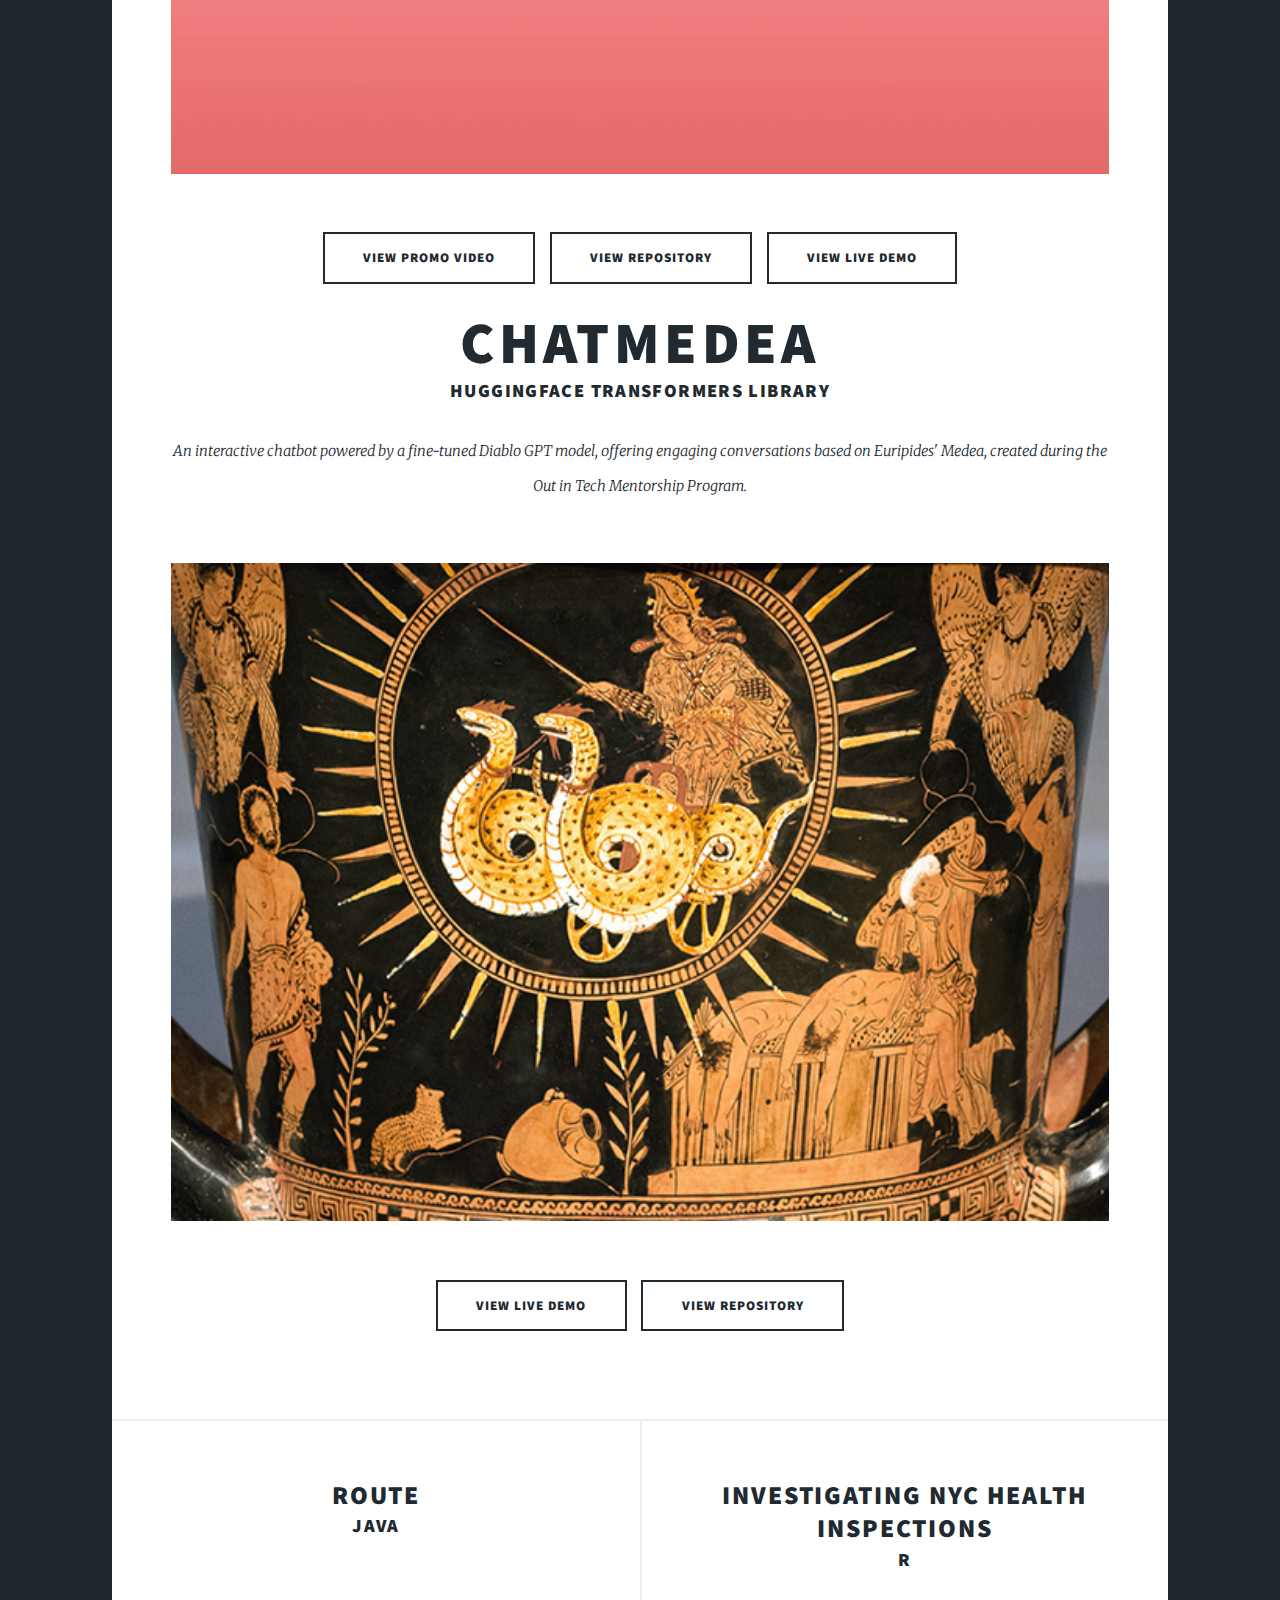
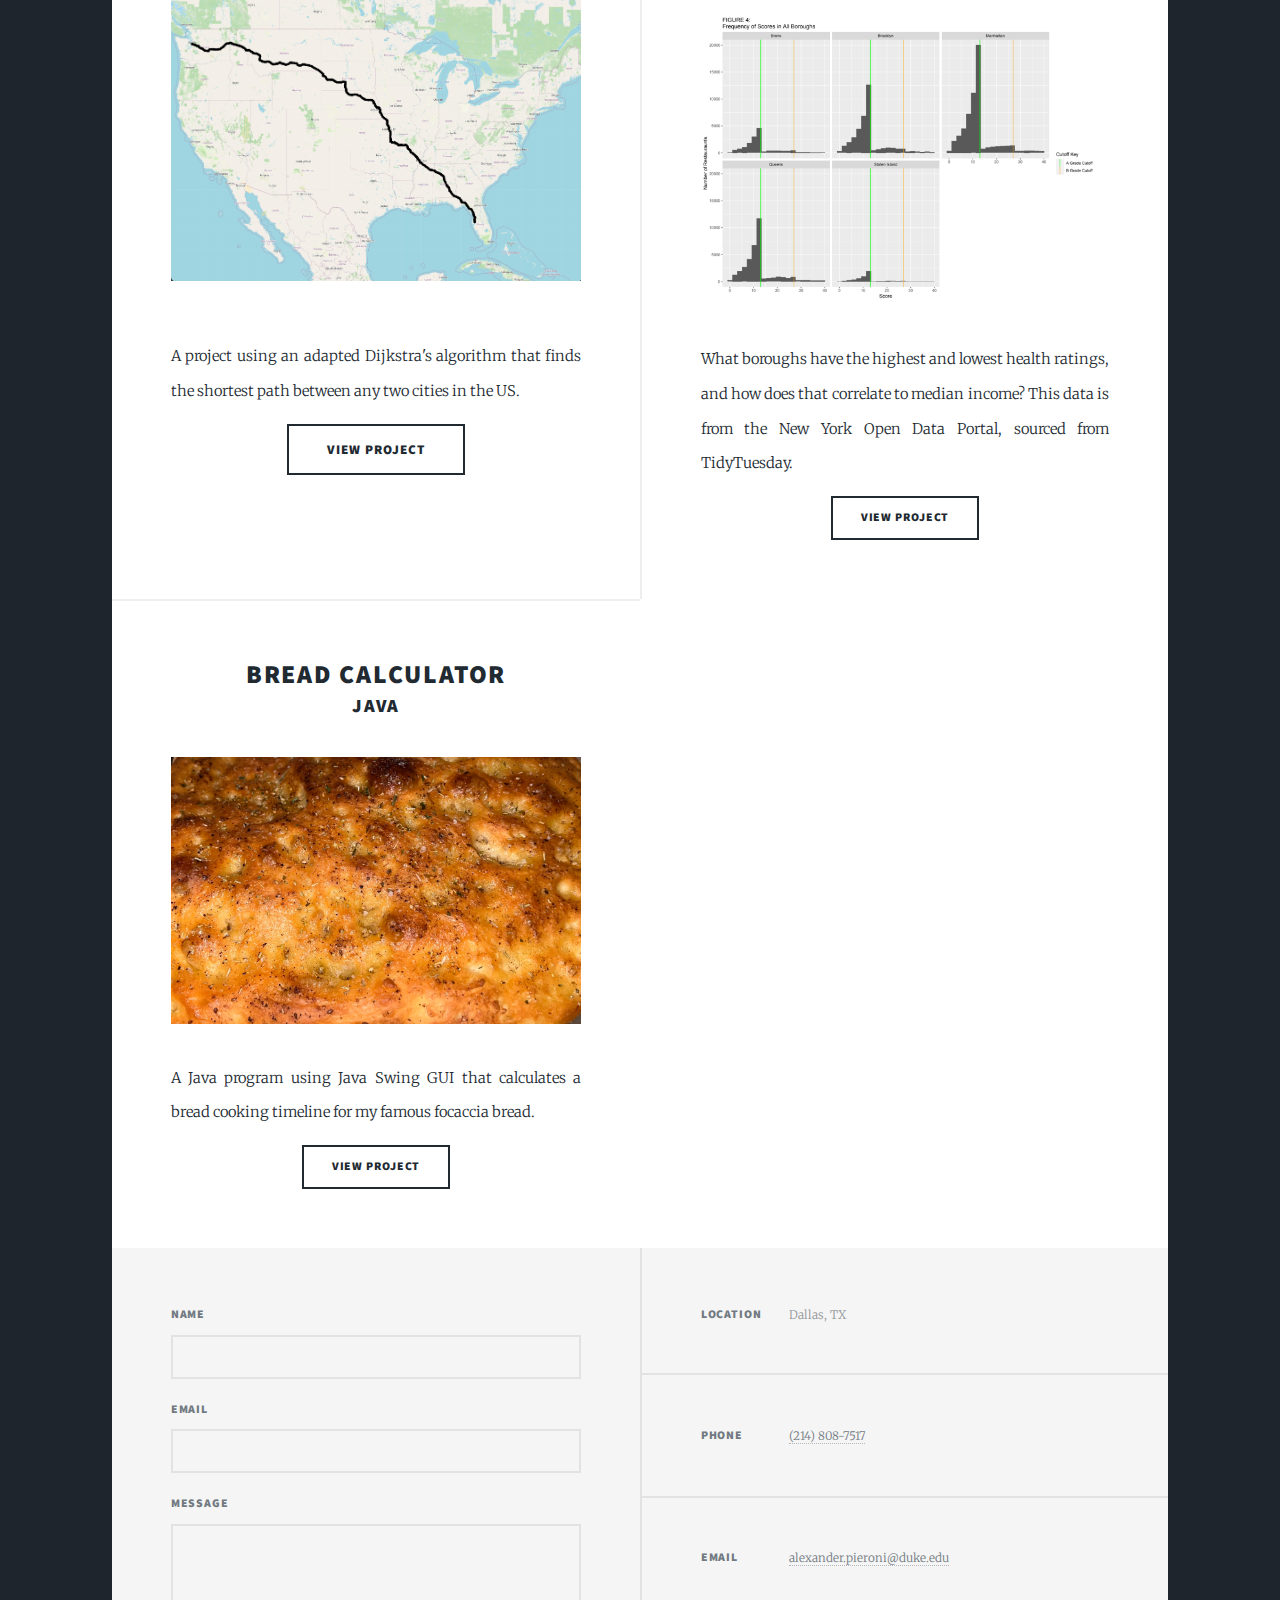
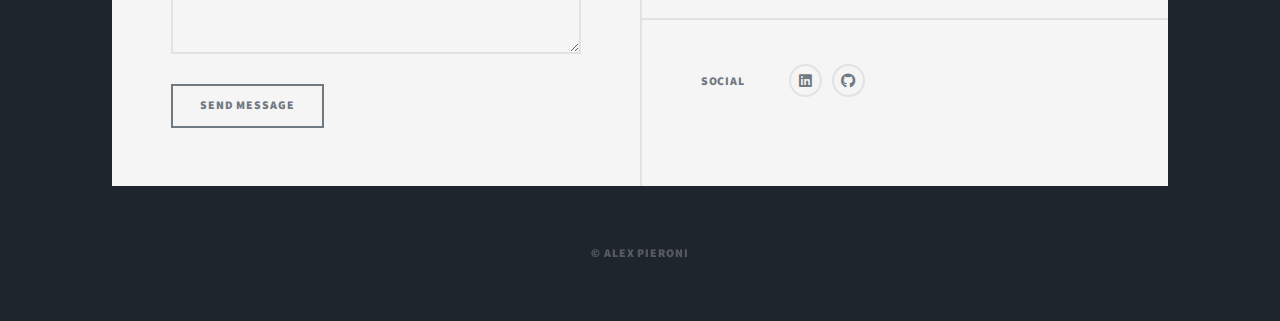
==== commit 6b99a326: "add medea image" ====
--- a/index.html
+++ b/index.html
@@ -130,7 +130,7 @@
             </p>
           </header>
           <a href="https://github.com/ajpieroni/chatmedea" class="image main"
-            ><img src="images/medea.png" alt="ChatMedea demo"
+            ><img src="images/medea.jpeg" alt="ChatMedea demo"
           /></a>
           <ul class="actions special">
             <li>
--- a/assets/css/main.css
+++ b/assets/css/main.css
@@ -7,4697 +7,4853 @@
 	Free for personal and commercial use under the CCA 3.0 license (html5up.net/license)
 */
 
-html, body, div, span, applet, object,
-iframe, h1, h2, h3, h4, h5, h6, p, blockquote,
-pre, a, abbr, acronym, address, big, cite,
-code, del, dfn, em, img, ins, kbd, q, s, samp,
-small, strike, strong, sub, sup, tt, var, b,
-u, i, center, dl, dt, dd, ol, ul, li, fieldset,
-form, label, legend, table, caption, tbody,
-tfoot, thead, tr, th, td, article, aside,
-canvas, details, embed, figure, figcaption,
-footer, header, hgroup, menu, nav, output, ruby,
-section, summary, time, mark, audio, video {
-	margin: 0;
-	padding: 0;
-	border: 0;
-	font-size: 100%;
-	font: inherit;
-	vertical-align: baseline;}
-
-article, aside, details, figcaption, figure,
-footer, header, hgroup, menu, nav, section {
-	display: block;}
+html,
+body,
+div,
+span,
+applet,
+object,
+iframe,
+h1,
+h2,
+h3,
+h4,
+h5,
+h6,
+p,
+blockquote,
+pre,
+a,
+abbr,
+acronym,
+address,
+big,
+cite,
+code,
+del,
+dfn,
+em,
+img,
+ins,
+kbd,
+q,
+s,
+samp,
+small,
+strike,
+strong,
+sub,
+sup,
+tt,
+var,
+b,
+u,
+i,
+center,
+dl,
+dt,
+dd,
+ol,
+ul,
+li,
+fieldset,
+form,
+label,
+legend,
+table,
+caption,
+tbody,
+tfoot,
+thead,
+tr,
+th,
+td,
+article,
+aside,
+canvas,
+details,
+embed,
+figure,
+figcaption,
+footer,
+header,
+hgroup,
+menu,
+nav,
+output,
+ruby,
+section,
+summary,
+time,
+mark,
+audio,
+video {
+  margin: 0;
+  padding: 0;
+  border: 0;
+  font-size: 100%;
+  font: inherit;
+  vertical-align: baseline;
+}
+
+article,
+aside,
+details,
+figcaption,
+figure,
+footer,
+header,
+hgroup,
+menu,
+nav,
+section {
+  display: block;
+}
 
 body {
-	line-height: 1;
-}
-
-ol, ul {
-	list-style: none;
-}
-
-blockquote, q {
-	quotes: none;
-}
-
-	blockquote:before, blockquote:after, q:before, q:after {
-		content: '';
-		content: none;
-	}
+  line-height: 1;
+}
+
+ol,
+ul {
+  list-style: none;
+}
+
+blockquote,
+q {
+  quotes: none;
+}
+
+blockquote:before,
+blockquote:after,
+q:before,
+q:after {
+  content: "";
+  content: none;
+}
 
 table {
-	border-collapse: collapse;
-	border-spacing: 0;
+  border-collapse: collapse;
+  border-spacing: 0;
 }
 
 body {
-	-webkit-text-size-adjust: none;
+  -webkit-text-size-adjust: none;
 }
 
 mark {
-	background-color: transparent;
-	color: inherit;
+  background-color: transparent;
+  color: inherit;
 }
 
 input::-moz-focus-inner {
-	border: 0;
-	padding: 0;
-}
-
-input, select, textarea {
-	-moz-appearance: none;
-	-webkit-appearance: none;
-	-ms-appearance: none;
-	appearance: none;
+  border: 0;
+  padding: 0;
+}
+
+input,
+select,
+textarea {
+  -moz-appearance: none;
+  -webkit-appearance: none;
+  -ms-appearance: none;
+  appearance: none;
 }
 
 /* Basic */
 
-	@-ms-viewport {
-		width: device-width;
-	}
-
-	body {
-		-ms-overflow-style: scrollbar;
-	}
-
-	@media screen and (max-width: 480px) {
-
-		html, body {
-			min-width: 320px;
-		}
-
-	}
-
-	html {
-		box-sizing: border-box;
-	}
-
-	*, *:before, *:after {
-		box-sizing: inherit;
-	}
-	.container {
-		display: flex;
-	  }
-	  
-	  img {
-		width: 200px;
-		margin-right: 20px;
-	  }
-
-	body {
-		background-color: #1e252d;
-	}
-
-		body.is-preload *, body.is-preload *:before, body.is-preload *:after {
-			-moz-animation: none !important;
-			-webkit-animation: none !important;
-			-ms-animation: none !important;
-			animation: none !important;
-			-moz-transition: none !important;
-			-webkit-transition: none !important;
-			-ms-transition: none !important;
-			transition: none !important;
-		}
+@-ms-viewport {
+  width: device-width;
+}
+
+body {
+  -ms-overflow-style: scrollbar;
+}
+
+@media screen and (max-width: 480px) {
+  html,
+  body {
+    min-width: 320px;
+  }
+}
+
+html {
+  box-sizing: border-box;
+}
+
+*,
+*:before,
+*:after {
+  box-sizing: inherit;
+}
+.container {
+  display: flex;
+}
+
+img {
+  width: 200px;
+  margin-right: 20px;
+}
+
+body {
+  background-color: #1e252d;
+}
+
+body.is-preload *,
+body.is-preload *:before,
+body.is-preload *:after {
+  -moz-animation: none !important;
+  -webkit-animation: none !important;
+  -ms-animation: none !important;
+  animation: none !important;
+  -moz-transition: none !important;
+  -webkit-transition: none !important;
+  -ms-transition: none !important;
+  transition: none !important;
+}
 
 /* Type */
 
-	html {
-		font-size: 16pt;
-	}
-
-		@media screen and (max-width: 1680px) {
-
-			html {
-				font-size: 12pt;
-			}
-
-		}
-
-		@media screen and (max-width: 1280px) {
-
-			html {
-				font-size: 11pt;
-			}
-
-		}
-
-		@media screen and (max-width: 360px) {
-
-			html {
-				font-size: 10pt;
-			}
-
-		}
-
-	body {
-		color: #212931;
-	}
-
-	body, input, select, textarea {
-		font-family: "Merriweather", Georgia, serif;
-		font-weight: 300;
-		font-size: 1rem;
-		line-height: 2.375;
-	}
-
-	a {
-		-moz-transition: color 0.2s ease-in-out, background-color 0.2s ease-in-out, border-color 0.2s ease-in-out, box-shadow 0.2s ease-in-out;
-		-webkit-transition: color 0.2s ease-in-out, background-color 0.2s ease-in-out, border-color 0.2s ease-in-out, box-shadow 0.2s ease-in-out;
-		-ms-transition: color 0.2s ease-in-out, background-color 0.2s ease-in-out, border-color 0.2s ease-in-out, box-shadow 0.2s ease-in-out;
-		transition: color 0.2s ease-in-out, background-color 0.2s ease-in-out, border-color 0.2s ease-in-out, box-shadow 0.2s ease-in-out;
-		border-bottom: dotted 1px;
-		text-decoration: none;
-	}
-
-		a:hover {
-			border-bottom-color: transparent;
-		}
-
-	strong, b {
-		font-weight: 600;
-	}
-
-	em, i {
-		font-style: italic;
-	}
-
-	p {
-		text-align: justify;
-		margin: 0 0 2rem 0;
-	}
-
-	h1, h2, h3, h4, h5, h6 {
-		font-family: "Source Sans Pro", Helvetica, sans-serif;
-		font-weight: 900;
-		line-height: 1.5;
-		letter-spacing: 0.075em;
-		text-transform: uppercase;
-		margin: 0 0 1rem 0;
-	}
-
-		h1 a, h2 a, h3 a, h4 a, h5 a, h6 a {
-			border-bottom: 0;
-			color: inherit;
-			text-decoration: none;
-		}
-
-	h1 {
-		font-size: 4rem;
-		line-height: 1.1;
-		margin: 0 0 2rem 0;
-	}
-
-	h2 {
-		font-size: 1.75rem;
-		line-height: 1.3;
-		margin: 0 0 1.5rem 0;
-	}
-
-	h3 {
-		font-size: 1.25rem;
-		margin: 0 0 1.5rem 0;
-	}
-
-	h4 {
-		font-size: 1rem;
-	}
-
-	h5 {
-		font-size: 0.9rem;
-	}
-
-	h6 {
-		font-size: 0.8rem;
-	}
-
-	sub {
-		font-size: 0.8rem;
-		position: relative;
-		top: 0.5rem;
-	}
-
-	sup {
-		font-size: 0.8rem;
-		position: relative;
-		top: -0.5rem;
-	}
-
-	blockquote {
-		border-left: solid 4px;
-		font-style: italic;
-		margin: 0 0 2rem 0;
-		padding: 0.5rem 0 0.5rem 2rem;
-	}
-
-	code {
-		border: solid 2px;
-		font-family: "Courier New", monospace;
-		font-size: 0.9rem;
-		margin: 0 0.25rem;
-		padding: 0.25rem 0.65rem;
-	}
-
-	pre {
-		-webkit-overflow-scrolling: touch;
-		font-family: "Courier New", monospace;
-		font-size: 0.9rem;
-		margin: 0 0 2rem 0;
-	}
-
-		pre code {
-			display: block;
-			line-height: 1.75;
-			padding: 1rem 1.5rem;
-			overflow-x: auto;
-		}
-
-	hr {
-		border: 0;
-		border-bottom: solid 2px;
-		margin: 3rem 0;
-	}
-
-		hr.major {
-			margin: 5rem 0;
-		}
-
-	.align-left {
-		text-align: left;
-	}
-
-	.align-center {
-		text-align: center;
-	}
-
-	.align-right {
-		text-align: right;
-	}
-
-	input, select, textarea {
-		color: #212931;
-	}
-
-	a {
-		color: #212931;
-		border-bottom-color: rgba(33, 41, 49, 0.5);
-	}
-
-		a:hover {
-			border-bottom-color: transparent;
-			color: #18bfef !important;
-		}
-
-	strong, b {
-		color: #212931;
-	}
-
-	h1, h2, h3, h4, h5, h6 {
-		color: #212931;
-	}
-
-	blockquote {
-		border-left-color: #eeeeee;
-	}
-
-	code {
-		background: rgba(220, 220, 220, 0.25);
-		border-color: #eeeeee;
-	}
-
-	hr {
-		border-bottom-color: #eeeeee;
-	}
+html {
+  font-size: 16pt;
+}
+
+@media screen and (max-width: 1680px) {
+  html {
+    font-size: 12pt;
+  }
+}
+
+@media screen and (max-width: 1280px) {
+  html {
+    font-size: 11pt;
+  }
+}
+
+@media screen and (max-width: 360px) {
+  html {
+    font-size: 10pt;
+  }
+}
+
+body {
+  color: #212931;
+}
+
+body,
+input,
+select,
+textarea {
+  font-family: "Merriweather", Georgia, serif;
+  font-weight: 300;
+  font-size: 1rem;
+  line-height: 2.375;
+}
+
+a {
+  -moz-transition: color 0.2s ease-in-out, background-color 0.2s ease-in-out,
+    border-color 0.2s ease-in-out, box-shadow 0.2s ease-in-out;
+  -webkit-transition: color 0.2s ease-in-out, background-color 0.2s ease-in-out,
+    border-color 0.2s ease-in-out, box-shadow 0.2s ease-in-out;
+  -ms-transition: color 0.2s ease-in-out, background-color 0.2s ease-in-out,
+    border-color 0.2s ease-in-out, box-shadow 0.2s ease-in-out;
+  transition: color 0.2s ease-in-out, background-color 0.2s ease-in-out,
+    border-color 0.2s ease-in-out, box-shadow 0.2s ease-in-out;
+  border-bottom: dotted 1px;
+  text-decoration: none;
+}
+
+a:hover {
+  border-bottom-color: transparent;
+}
+
+strong,
+b {
+  font-weight: 600;
+}
+
+em,
+i {
+  font-style: italic;
+}
+
+p {
+  text-align: justify;
+  margin: 0 0 1rem 0;
+}
+
+h1,
+h2,
+h3,
+h4,
+h5,
+h6 {
+  font-family: "Source Sans Pro", Helvetica, sans-serif;
+  font-weight: 900;
+  line-height: 1.5;
+  letter-spacing: 0.075em;
+  text-transform: uppercase;
+  margin: 0 0 1rem 0;
+}
+
+h1 a,
+h2 a,
+h3 a,
+h4 a,
+h5 a,
+h6 a {
+  border-bottom: 0;
+  color: inherit;
+  text-decoration: none;
+}
+
+h1 {
+  font-size: 4rem;
+  line-height: 1.1;
+  margin: 0 0 2rem 0;
+}
+
+h2 {
+  font-size: 1.75rem;
+  line-height: 1.3;
+  margin: 0 0 1.5rem 0;
+}
+
+h3 {
+  font-size: 1.25rem;
+  margin: 0 0 1.5rem 0;
+}
+
+h4 {
+  font-size: 1rem;
+}
+
+h5 {
+  font-size: 0.9rem;
+}
+
+h6 {
+  font-size: 0.8rem;
+}
+
+sub {
+  font-size: 0.8rem;
+  position: relative;
+  top: 0.5rem;
+}
+
+sup {
+  font-size: 0.8rem;
+  position: relative;
+  top: -0.5rem;
+}
+
+blockquote {
+  border-left: solid 4px;
+  font-style: italic;
+  margin: 0 0 2rem 0;
+  padding: 0.5rem 0 0.5rem 2rem;
+}
+
+code {
+  border: solid 2px;
+  font-family: "Courier New", monospace;
+  font-size: 0.9rem;
+  margin: 0 0.25rem;
+  padding: 0.25rem 0.65rem;
+}
+
+pre {
+  -webkit-overflow-scrolling: touch;
+  font-family: "Courier New", monospace;
+  font-size: 0.9rem;
+  margin: 0 0 2rem 0;
+}
+
+pre code {
+  display: block;
+  line-height: 1.75;
+  padding: 1rem 1.5rem;
+  overflow-x: auto;
+}
+
+hr {
+  border: 0;
+  border-bottom: solid 2px;
+  margin: 3rem 0;
+}
+
+hr.major {
+  margin: 5rem 0;
+}
+
+.align-left {
+  text-align: left;
+}
+
+.align-center {
+  text-align: center;
+}
+
+.align-right {
+  text-align: right;
+}
+
+input,
+select,
+textarea {
+  color: #212931;
+}
+
+a {
+  color: #212931;
+  border-bottom-color: rgba(33, 41, 49, 0.5);
+}
+
+a:hover {
+  border-bottom-color: transparent;
+  color: #18bfef !important;
+}
+
+strong,
+b {
+  color: #212931;
+}
+
+h1,
+h2,
+h3,
+h4,
+h5,
+h6 {
+  color: #212931;
+}
+
+blockquote {
+  border-left-color: #eeeeee;
+}
+
+code {
+  background: rgba(220, 220, 220, 0.25);
+  border-color: #eeeeee;
+}
+
+hr {
+  border-bottom-color: #eeeeee;
+}
 
 /* Row */
 
-	.row {
-		display: flex;
-		flex-wrap: wrap;
-		box-sizing: border-box;
-		align-items: stretch;
-	}
-
-		.row > * {
-			box-sizing: border-box;
-		}
-
-		.row.gtr-uniform > * > :last-child {
-			margin-bottom: 0;
-		}
-
-		.row.aln-left {
-			justify-content: flex-start;
-		}
-
-		.row.aln-center {
-			justify-content: center;
-		}
-
-		.row.aln-right {
-			justify-content: flex-end;
-		}
-
-		.row.aln-top {
-			align-items: flex-start;
-		}
-
-		.row.aln-middle {
-			align-items: center;
-		}
-
-		.row.aln-bottom {
-			align-items: flex-end;
-		}
-
-		.row > .imp {
-			order: -1;
-		}
-
-		.row > .col-1 {
-			width: 8.33333%;
-		}
-
-		.row > .off-1 {
-			margin-left: 8.33333%;
-		}
-
-		.row > .col-2 {
-			width: 16.66667%;
-		}
-
-		.row > .off-2 {
-			margin-left: 16.66667%;
-		}
-
-		.row > .col-3 {
-			width: 25%;
-		}
-
-		.row > .off-3 {
-			margin-left: 25%;
-		}
-
-		.row > .col-4 {
-			width: 33.33333%;
-		}
-
-		.row > .off-4 {
-			margin-left: 33.33333%;
-		}
-
-		.row > .col-5 {
-			width: 41.66667%;
-		}
-
-		.row > .off-5 {
-			margin-left: 41.66667%;
-		}
-
-		.row > .col-6 {
-			width: 50%;
-		}
-
-		.row > .off-6 {
-			margin-left: 50%;
-		}
-
-		.row > .col-7 {
-			width: 58.33333%;
-		}
-
-		.row > .off-7 {
-			margin-left: 58.33333%;
-		}
-
-		.row > .col-8 {
-			width: 66.66667%;
-		}
-
-		.row > .off-8 {
-			margin-left: 66.66667%;
-		}
-
-		.row > .col-9 {
-			width: 75%;
-		}
-
-		.row > .off-9 {
-			margin-left: 75%;
-		}
-
-		.row > .col-10 {
-			width: 83.33333%;
-		}
-
-		.row > .off-10 {
-			margin-left: 83.33333%;
-		}
-
-		.row > .col-11 {
-			width: 91.66667%;
-		}
-
-		.row > .off-11 {
-			margin-left: 91.66667%;
-		}
-
-		.row > .col-12 {
-			width: 100%;
-		}
-
-		.row > .off-12 {
-			margin-left: 100%;
-		}
-
-		.row.gtr-0 {
-			margin-top: 0;
-			margin-left: 0rem;
-		}
-
-			.row.gtr-0 > * {
-				padding: 0 0 0 0rem;
-			}
-
-			.row.gtr-0.gtr-uniform {
-				margin-top: 0rem;
-			}
-
-				.row.gtr-0.gtr-uniform > * {
-					padding-top: 0rem;
-				}
-
-		.row.gtr-25 {
-			margin-top: 0;
-			margin-left: -0.375rem;
-		}
-
-			.row.gtr-25 > * {
-				padding: 0 0 0 0.375rem;
-			}
-
-			.row.gtr-25.gtr-uniform {
-				margin-top: -0.375rem;
-			}
-
-				.row.gtr-25.gtr-uniform > * {
-					padding-top: 0.375rem;
-				}
-
-		.row.gtr-50 {
-			margin-top: 0;
-			margin-left: -0.75rem;
-		}
-
-			.row.gtr-50 > * {
-				padding: 0 0 0 0.75rem;
-			}
-
-			.row.gtr-50.gtr-uniform {
-				margin-top: -0.75rem;
-			}
-
-				.row.gtr-50.gtr-uniform > * {
-					padding-top: 0.75rem;
-				}
-
-		.row {
-			margin-top: 0;
-			margin-left: -1.5rem;
-		}
-
-			.row > * {
-				padding: 0 0 0 1.5rem;
-			}
-
-			.row.gtr-uniform {
-				margin-top: -1.5rem;
-			}
-
-				.row.gtr-uniform > * {
-					padding-top: 1.5rem;
-				}
-
-		.row.gtr-150 {
-			margin-top: 0;
-			margin-left: -2.25rem;
-		}
-
-			.row.gtr-150 > * {
-				padding: 0 0 0 2.25rem;
-			}
-
-			.row.gtr-150.gtr-uniform {
-				margin-top: -2.25rem;
-			}
-
-				.row.gtr-150.gtr-uniform > * {
-					padding-top: 2.25rem;
-				}
-
-		.row.gtr-200 {
-			margin-top: 0;
-			margin-left: -3rem;
-		}
-
-			.row.gtr-200 > * {
-				padding: 0 0 0 3rem;
-			}
-
-			.row.gtr-200.gtr-uniform {
-				margin-top: -3rem;
-			}
-
-				.row.gtr-200.gtr-uniform > * {
-					padding-top: 3rem;
-				}
-
-		@media screen and (max-width: 1680px) {
-
-			.row {
-				display: flex;
-				flex-wrap: wrap;
-				box-sizing: border-box;
-				align-items: stretch;
-			}
-
-				.row > * {
-					box-sizing: border-box;
-				}
-
-				.row.gtr-uniform > * > :last-child {
-					margin-bottom: 0;
-				}
-
-				.row.aln-left {
-					justify-content: flex-start;
-				}
-
-				.row.aln-center {
-					justify-content: center;
-				}
-
-				.row.aln-right {
-					justify-content: flex-end;
-				}
-
-				.row.aln-top {
-					align-items: flex-start;
-				}
-
-				.row.aln-middle {
-					align-items: center;
-				}
-
-				.row.aln-bottom {
-					align-items: flex-end;
-				}
-
-				.row > .imp-xlarge {
-					order: -1;
-				}
-
-				.row > .col-1-xlarge {
-					width: 8.33333%;
-				}
-
-				.row > .off-1-xlarge {
-					margin-left: 8.33333%;
-				}
-
-				.row > .col-2-xlarge {
-					width: 16.66667%;
-				}
-
-				.row > .off-2-xlarge {
-					margin-left: 16.66667%;
-				}
-
-				.row > .col-3-xlarge {
-					width: 25%;
-				}
-
-				.row > .off-3-xlarge {
-					margin-left: 25%;
-				}
-
-				.row > .col-4-xlarge {
-					width: 33.33333%;
-				}
-
-				.row > .off-4-xlarge {
-					margin-left: 33.33333%;
-				}
-
-				.row > .col-5-xlarge {
-					width: 41.66667%;
-				}
-
-				.row > .off-5-xlarge {
-					margin-left: 41.66667%;
-				}
-
-				.row > .col-6-xlarge {
-					width: 50%;
-				}
-
-				.row > .off-6-xlarge {
-					margin-left: 50%;
-				}
-
-				.row > .col-7-xlarge {
-					width: 58.33333%;
-				}
-
-				.row > .off-7-xlarge {
-					margin-left: 58.33333%;
-				}
-
-				.row > .col-8-xlarge {
-					width: 66.66667%;
-				}
-
-				.row > .off-8-xlarge {
-					margin-left: 66.66667%;
-				}
-
-				.row > .col-9-xlarge {
-					width: 75%;
-				}
-
-				.row > .off-9-xlarge {
-					margin-left: 75%;
-				}
-
-				.row > .col-10-xlarge {
-					width: 83.33333%;
-				}
-
-				.row > .off-10-xlarge {
-					margin-left: 83.33333%;
-				}
-
-				.row > .col-11-xlarge {
-					width: 91.66667%;
-				}
-
-				.row > .off-11-xlarge {
-					margin-left: 91.66667%;
-				}
-
-				.row > .col-12-xlarge {
-					width: 100%;
-				}
-
-				.row > .off-12-xlarge {
-					margin-left: 100%;
-				}
-
-				.row.gtr-0 {
-					margin-top: 0;
-					margin-left: 0rem;
-				}
-
-					.row.gtr-0 > * {
-						padding: 0 0 0 0rem;
-					}
-
-					.row.gtr-0.gtr-uniform {
-						margin-top: 0rem;
-					}
-
-						.row.gtr-0.gtr-uniform > * {
-							padding-top: 0rem;
-						}
-
-				.row.gtr-25 {
-					margin-top: 0;
-					margin-left: -0.375rem;
-				}
-
-					.row.gtr-25 > * {
-						padding: 0 0 0 0.375rem;
-					}
-
-					.row.gtr-25.gtr-uniform {
-						margin-top: -0.375rem;
-					}
-
-						.row.gtr-25.gtr-uniform > * {
-							padding-top: 0.375rem;
-						}
-
-				.row.gtr-50 {
-					margin-top: 0;
-					margin-left: -0.75rem;
-				}
-
-					.row.gtr-50 > * {
-						padding: 0 0 0 0.75rem;
-					}
-
-					.row.gtr-50.gtr-uniform {
-						margin-top: -0.75rem;
-					}
-
-						.row.gtr-50.gtr-uniform > * {
-							padding-top: 0.75rem;
-						}
-
-				.row {
-					margin-top: 0;
-					margin-left: -1.5rem;
-				}
-
-					.row > * {
-						padding: 0 0 0 1.5rem;
-					}
-
-					.row.gtr-uniform {
-						margin-top: -1.5rem;
-					}
-
-						.row.gtr-uniform > * {
-							padding-top: 1.5rem;
-						}
-
-				.row.gtr-150 {
-					margin-top: 0;
-					margin-left: -2.25rem;
-				}
-
-					.row.gtr-150 > * {
-						padding: 0 0 0 2.25rem;
-					}
-
-					.row.gtr-150.gtr-uniform {
-						margin-top: -2.25rem;
-					}
-
-						.row.gtr-150.gtr-uniform > * {
-							padding-top: 2.25rem;
-						}
-
-				.row.gtr-200 {
-					margin-top: 0;
-					margin-left: -3rem;
-				}
-
-					.row.gtr-200 > * {
-						padding: 0 0 0 3rem;
-					}
-
-					.row.gtr-200.gtr-uniform {
-						margin-top: -3rem;
-					}
-
-						.row.gtr-200.gtr-uniform > * {
-							padding-top: 3rem;
-						}
-
-		}
-
-		@media screen and (max-width: 1280px) {
-
-			.row {
-				display: flex;
-				flex-wrap: wrap;
-				box-sizing: border-box;
-				align-items: stretch;
-			}
-
-				.row > * {
-					box-sizing: border-box;
-				}
-
-				.row.gtr-uniform > * > :last-child {
-					margin-bottom: 0;
-				}
-
-				.row.aln-left {
-					justify-content: flex-start;
-				}
-
-				.row.aln-center {
-					justify-content: center;
-				}
-
-				.row.aln-right {
-					justify-content: flex-end;
-				}
-
-				.row.aln-top {
-					align-items: flex-start;
-				}
-
-				.row.aln-middle {
-					align-items: center;
-				}
-
-				.row.aln-bottom {
-					align-items: flex-end;
-				}
-
-				.row > .imp-large {
-					order: -1;
-				}
-
-				.row > .col-1-large {
-					width: 8.33333%;
-				}
-
-				.row > .off-1-large {
-					margin-left: 8.33333%;
-				}
-
-				.row > .col-2-large {
-					width: 16.66667%;
-				}
-
-				.row > .off-2-large {
-					margin-left: 16.66667%;
-				}
-
-				.row > .col-3-large {
-					width: 25%;
-				}
-
-				.row > .off-3-large {
-					margin-left: 25%;
-				}
-
-				.row > .col-4-large {
-					width: 33.33333%;
-				}
-
-				.row > .off-4-large {
-					margin-left: 33.33333%;
-				}
-
-				.row > .col-5-large {
-					width: 41.66667%;
-				}
-
-				.row > .off-5-large {
-					margin-left: 41.66667%;
-				}
-
-				.row > .col-6-large {
-					width: 50%;
-				}
-
-				.row > .off-6-large {
-					margin-left: 50%;
-				}
-
-				.row > .col-7-large {
-					width: 58.33333%;
-				}
-
-				.row > .off-7-large {
-					margin-left: 58.33333%;
-				}
-
-				.row > .col-8-large {
-					width: 66.66667%;
-				}
-
-				.row > .off-8-large {
-					margin-left: 66.66667%;
-				}
-
-				.row > .col-9-large {
-					width: 75%;
-				}
-
-				.row > .off-9-large {
-					margin-left: 75%;
-				}
-
-				.row > .col-10-large {
-					width: 83.33333%;
-				}
-
-				.row > .off-10-large {
-					margin-left: 83.33333%;
-				}
-
-				.row > .col-11-large {
-					width: 91.66667%;
-				}
-
-				.row > .off-11-large {
-					margin-left: 91.66667%;
-				}
-
-				.row > .col-12-large {
-					width: 100%;
-				}
-
-				.row > .off-12-large {
-					margin-left: 100%;
-				}
-
-				.row.gtr-0 {
-					margin-top: 0;
-					margin-left: 0rem;
-				}
-
-					.row.gtr-0 > * {
-						padding: 0 0 0 0rem;
-					}
-
-					.row.gtr-0.gtr-uniform {
-						margin-top: 0rem;
-					}
-
-						.row.gtr-0.gtr-uniform > * {
-							padding-top: 0rem;
-						}
-
-				.row.gtr-25 {
-					margin-top: 0;
-					margin-left: -0.375rem;
-				}
-
-					.row.gtr-25 > * {
-						padding: 0 0 0 0.375rem;
-					}
-
-					.row.gtr-25.gtr-uniform {
-						margin-top: -0.375rem;
-					}
-
-						.row.gtr-25.gtr-uniform > * {
-							padding-top: 0.375rem;
-						}
-
-				.row.gtr-50 {
-					margin-top: 0;
-					margin-left: -0.75rem;
-				}
-
-					.row.gtr-50 > * {
-						padding: 0 0 0 0.75rem;
-					}
-
-					.row.gtr-50.gtr-uniform {
-						margin-top: -0.75rem;
-					}
-
-						.row.gtr-50.gtr-uniform > * {
-							padding-top: 0.75rem;
-						}
-
-				.row {
-					margin-top: 0;
-					margin-left: -1.5rem;
-				}
-
-					.row > * {
-						padding: 0 0 0 1.5rem;
-					}
-
-					.row.gtr-uniform {
-						margin-top: -1.5rem;
-					}
-
-						.row.gtr-uniform > * {
-							padding-top: 1.5rem;
-						}
-
-				.row.gtr-150 {
-					margin-top: 0;
-					margin-left: -2.25rem;
-				}
-
-					.row.gtr-150 > * {
-						padding: 0 0 0 2.25rem;
-					}
-
-					.row.gtr-150.gtr-uniform {
-						margin-top: -2.25rem;
-					}
-
-						.row.gtr-150.gtr-uniform > * {
-							padding-top: 2.25rem;
-						}
-
-				.row.gtr-200 {
-					margin-top: 0;
-					margin-left: -3rem;
-				}
-
-					.row.gtr-200 > * {
-						padding: 0 0 0 3rem;
-					}
-
-					.row.gtr-200.gtr-uniform {
-						margin-top: -3rem;
-					}
-
-						.row.gtr-200.gtr-uniform > * {
-							padding-top: 3rem;
-						}
-
-		}
-
-		@media screen and (max-width: 980px) {
-
-			.row {
-				display: flex;
-				flex-wrap: wrap;
-				box-sizing: border-box;
-				align-items: stretch;
-			}
-
-				.row > * {
-					box-sizing: border-box;
-				}
-
-				.row.gtr-uniform > * > :last-child {
-					margin-bottom: 0;
-				}
-
-				.row.aln-left {
-					justify-content: flex-start;
-				}
-
-				.row.aln-center {
-					justify-content: center;
-				}
-
-				.row.aln-right {
-					justify-content: flex-end;
-				}
-
-				.row.aln-top {
-					align-items: flex-start;
-				}
-
-				.row.aln-middle {
-					align-items: center;
-				}
-
-				.row.aln-bottom {
-					align-items: flex-end;
-				}
-
-				.row > .imp-medium {
-					order: -1;
-				}
-
-				.row > .col-1-medium {
-					width: 8.33333%;
-				}
-
-				.row > .off-1-medium {
-					margin-left: 8.33333%;
-				}
-
-				.row > .col-2-medium {
-					width: 16.66667%;
-				}
-
-				.row > .off-2-medium {
-					margin-left: 16.66667%;
-				}
-
-				.row > .col-3-medium {
-					width: 25%;
-				}
-
-				.row > .off-3-medium {
-					margin-left: 25%;
-				}
-
-				.row > .col-4-medium {
-					width: 33.33333%;
-				}
-
-				.row > .off-4-medium {
-					margin-left: 33.33333%;
-				}
-
-				.row > .col-5-medium {
-					width: 41.66667%;
-				}
-
-				.row > .off-5-medium {
-					margin-left: 41.66667%;
-				}
-
-				.row > .col-6-medium {
-					width: 50%;
-				}
-
-				.row > .off-6-medium {
-					margin-left: 50%;
-				}
-
-				.row > .col-7-medium {
-					width: 58.33333%;
-				}
-
-				.row > .off-7-medium {
-					margin-left: 58.33333%;
-				}
-
-				.row > .col-8-medium {
-					width: 66.66667%;
-				}
-
-				.row > .off-8-medium {
-					margin-left: 66.66667%;
-				}
-
-				.row > .col-9-medium {
-					width: 75%;
-				}
-
-				.row > .off-9-medium {
-					margin-left: 75%;
-				}
-
-				.row > .col-10-medium {
-					width: 83.33333%;
-				}
-
-				.row > .off-10-medium {
-					margin-left: 83.33333%;
-				}
-
-				.row > .col-11-medium {
-					width: 91.66667%;
-				}
-
-				.row > .off-11-medium {
-					margin-left: 91.66667%;
-				}
-
-				.row > .col-12-medium {
-					width: 100%;
-				}
-
-				.row > .off-12-medium {
-					margin-left: 100%;
-				}
-
-				.row.gtr-0 {
-					margin-top: 0;
-					margin-left: 0rem;
-				}
-
-					.row.gtr-0 > * {
-						padding: 0 0 0 0rem;
-					}
-
-					.row.gtr-0.gtr-uniform {
-						margin-top: 0rem;
-					}
-
-						.row.gtr-0.gtr-uniform > * {
-							padding-top: 0rem;
-						}
-
-				.row.gtr-25 {
-					margin-top: 0;
-					margin-left: -0.375rem;
-				}
-
-					.row.gtr-25 > * {
-						padding: 0 0 0 0.375rem;
-					}
-
-					.row.gtr-25.gtr-uniform {
-						margin-top: -0.375rem;
-					}
-
-						.row.gtr-25.gtr-uniform > * {
-							padding-top: 0.375rem;
-						}
-
-				.row.gtr-50 {
-					margin-top: 0;
-					margin-left: -0.75rem;
-				}
-
-					.row.gtr-50 > * {
-						padding: 0 0 0 0.75rem;
-					}
-
-					.row.gtr-50.gtr-uniform {
-						margin-top: -0.75rem;
-					}
-
-						.row.gtr-50.gtr-uniform > * {
-							padding-top: 0.75rem;
-						}
-
-				.row {
-					margin-top: 0;
-					margin-left: -1.5rem;
-				}
-
-					.row > * {
-						padding: 0 0 0 1.5rem;
-					}
-
-					.row.gtr-uniform {
-						margin-top: -1.5rem;
-					}
-
-						.row.gtr-uniform > * {
-							padding-top: 1.5rem;
-						}
-
-				.row.gtr-150 {
-					margin-top: 0;
-					margin-left: -2.25rem;
-				}
-
-					.row.gtr-150 > * {
-						padding: 0 0 0 2.25rem;
-					}
-
-					.row.gtr-150.gtr-uniform {
-						margin-top: -2.25rem;
-					}
-
-						.row.gtr-150.gtr-uniform > * {
-							padding-top: 2.25rem;
-						}
-
-				.row.gtr-200 {
-					margin-top: 0;
-					margin-left: -3rem;
-				}
-
-					.row.gtr-200 > * {
-						padding: 0 0 0 3rem;
-					}
-
-					.row.gtr-200.gtr-uniform {
-						margin-top: -3rem;
-					}
-
-						.row.gtr-200.gtr-uniform > * {
-							padding-top: 3rem;
-						}
-
-		}
-
-		@media screen and (max-width: 736px) {
-
-			.row {
-				display: flex;
-				flex-wrap: wrap;
-				box-sizing: border-box;
-				align-items: stretch;
-			}
-
-				.row > * {
-					box-sizing: border-box;
-				}
-
-				.row.gtr-uniform > * > :last-child {
-					margin-bottom: 0;
-				}
-
-				.row.aln-left {
-					justify-content: flex-start;
-				}
-
-				.row.aln-center {
-					justify-content: center;
-				}
-
-				.row.aln-right {
-					justify-content: flex-end;
-				}
-
-				.row.aln-top {
-					align-items: flex-start;
-				}
-
-				.row.aln-middle {
-					align-items: center;
-				}
-
-				.row.aln-bottom {
-					align-items: flex-end;
-				}
-
-				.row > .imp-small {
-					order: -1;
-				}
-
-				.row > .col-1-small {
-					width: 8.33333%;
-				}
-
-				.row > .off-1-small {
-					margin-left: 8.33333%;
-				}
-
-				.row > .col-2-small {
-					width: 16.66667%;
-				}
-
-				.row > .off-2-small {
-					margin-left: 16.66667%;
-				}
-
-				.row > .col-3-small {
-					width: 25%;
-				}
-
-				.row > .off-3-small {
-					margin-left: 25%;
-				}
-
-				.row > .col-4-small {
-					width: 33.33333%;
-				}
-
-				.row > .off-4-small {
-					margin-left: 33.33333%;
-				}
-
-				.row > .col-5-small {
-					width: 41.66667%;
-				}
-
-				.row > .off-5-small {
-					margin-left: 41.66667%;
-				}
-
-				.row > .col-6-small {
-					width: 50%;
-				}
-
-				.row > .off-6-small {
-					margin-left: 50%;
-				}
-
-				.row > .col-7-small {
-					width: 58.33333%;
-				}
-
-				.row > .off-7-small {
-					margin-left: 58.33333%;
-				}
-
-				.row > .col-8-small {
-					width: 66.66667%;
-				}
-
-				.row > .off-8-small {
-					margin-left: 66.66667%;
-				}
-
-				.row > .col-9-small {
-					width: 75%;
-				}
-
-				.row > .off-9-small {
-					margin-left: 75%;
-				}
-
-				.row > .col-10-small {
-					width: 83.33333%;
-				}
-
-				.row > .off-10-small {
-					margin-left: 83.33333%;
-				}
-
-				.row > .col-11-small {
-					width: 91.66667%;
-				}
-
-				.row > .off-11-small {
-					margin-left: 91.66667%;
-				}
-
-				.row > .col-12-small {
-					width: 100%;
-				}
-
-				.row > .off-12-small {
-					margin-left: 100%;
-				}
-
-				.row.gtr-0 {
-					margin-top: 0;
-					margin-left: 0rem;
-				}
-
-					.row.gtr-0 > * {
-						padding: 0 0 0 0rem;
-					}
-
-					.row.gtr-0.gtr-uniform {
-						margin-top: 0rem;
-					}
-
-						.row.gtr-0.gtr-uniform > * {
-							padding-top: 0rem;
-						}
-
-				.row.gtr-25 {
-					margin-top: 0;
-					margin-left: -0.375rem;
-				}
-
-					.row.gtr-25 > * {
-						padding: 0 0 0 0.375rem;
-					}
-
-					.row.gtr-25.gtr-uniform {
-						margin-top: -0.375rem;
-					}
-
-						.row.gtr-25.gtr-uniform > * {
-							padding-top: 0.375rem;
-						}
-
-				.row.gtr-50 {
-					margin-top: 0;
-					margin-left: -0.75rem;
-				}
-
-					.row.gtr-50 > * {
-						padding: 0 0 0 0.75rem;
-					}
-
-					.row.gtr-50.gtr-uniform {
-						margin-top: -0.75rem;
-					}
-
-						.row.gtr-50.gtr-uniform > * {
-							padding-top: 0.75rem;
-						}
-
-				.row {
-					margin-top: 0;
-					margin-left: -1.5rem;
-				}
-
-					.row > * {
-						padding: 0 0 0 1.5rem;
-					}
-
-					.row.gtr-uniform {
-						margin-top: -1.5rem;
-					}
-
-						.row.gtr-uniform > * {
-							padding-top: 1.5rem;
-						}
-
-				.row.gtr-150 {
-					margin-top: 0;
-					margin-left: -2.25rem;
-				}
-
-					.row.gtr-150 > * {
-						padding: 0 0 0 2.25rem;
-					}
-
-					.row.gtr-150.gtr-uniform {
-						margin-top: -2.25rem;
-					}
-
-						.row.gtr-150.gtr-uniform > * {
-							padding-top: 2.25rem;
-						}
-
-				.row.gtr-200 {
-					margin-top: 0;
-					margin-left: -3rem;
-				}
-
-					.row.gtr-200 > * {
-						padding: 0 0 0 3rem;
-					}
-
-					.row.gtr-200.gtr-uniform {
-						margin-top: -3rem;
-					}
-
-						.row.gtr-200.gtr-uniform > * {
-							padding-top: 3rem;
-						}
-
-		}
-
-		@media screen and (max-width: 480px) {
-
-			.row {
-				display: flex;
-				flex-wrap: wrap;
-				box-sizing: border-box;
-				align-items: stretch;
-			}
-
-				.row > * {
-					box-sizing: border-box;
-				}
-
-				.row.gtr-uniform > * > :last-child {
-					margin-bottom: 0;
-				}
-
-				.row.aln-left {
-					justify-content: flex-start;
-				}
-
-				.row.aln-center {
-					justify-content: center;
-				}
-
-				.row.aln-right {
-					justify-content: flex-end;
-				}
-
-				.row.aln-top {
-					align-items: flex-start;
-				}
-
-				.row.aln-middle {
-					align-items: center;
-				}
-
-				.row.aln-bottom {
-					align-items: flex-end;
-				}
-
-				.row > .imp-xsmall {
-					order: -1;
-				}
-
-				.row > .col-1-xsmall {
-					width: 8.33333%;
-				}
-
-				.row > .off-1-xsmall {
-					margin-left: 8.33333%;
-				}
-
-				.row > .col-2-xsmall {
-					width: 16.66667%;
-				}
-
-				.row > .off-2-xsmall {
-					margin-left: 16.66667%;
-				}
-
-				.row > .col-3-xsmall {
-					width: 25%;
-				}
-
-				.row > .off-3-xsmall {
-					margin-left: 25%;
-				}
-
-				.row > .col-4-xsmall {
-					width: 33.33333%;
-				}
-
-				.row > .off-4-xsmall {
-					margin-left: 33.33333%;
-				}
-
-				.row > .col-5-xsmall {
-					width: 41.66667%;
-				}
-
-				.row > .off-5-xsmall {
-					margin-left: 41.66667%;
-				}
-
-				.row > .col-6-xsmall {
-					width: 50%;
-				}
-
-				.row > .off-6-xsmall {
-					margin-left: 50%;
-				}
-
-				.row > .col-7-xsmall {
-					width: 58.33333%;
-				}
-
-				.row > .off-7-xsmall {
-					margin-left: 58.33333%;
-				}
-
-				.row > .col-8-xsmall {
-					width: 66.66667%;
-				}
-
-				.row > .off-8-xsmall {
-					margin-left: 66.66667%;
-				}
-
-				.row > .col-9-xsmall {
-					width: 75%;
-				}
-
-				.row > .off-9-xsmall {
-					margin-left: 75%;
-				}
-
-				.row > .col-10-xsmall {
-					width: 83.33333%;
-				}
-
-				.row > .off-10-xsmall {
-					margin-left: 83.33333%;
-				}
-
-				.row > .col-11-xsmall {
-					width: 91.66667%;
-				}
-
-				.row > .off-11-xsmall {
-					margin-left: 91.66667%;
-				}
-
-				.row > .col-12-xsmall {
-					width: 100%;
-				}
-
-				.row > .off-12-xsmall {
-					margin-left: 100%;
-				}
-
-				.row.gtr-0 {
-					margin-top: 0;
-					margin-left: 0rem;
-				}
-
-					.row.gtr-0 > * {
-						padding: 0 0 0 0rem;
-					}
-
-					.row.gtr-0.gtr-uniform {
-						margin-top: 0rem;
-					}
-
-						.row.gtr-0.gtr-uniform > * {
-							padding-top: 0rem;
-						}
-
-				.row.gtr-25 {
-					margin-top: 0;
-					margin-left: -0.375rem;
-				}
-
-					.row.gtr-25 > * {
-						padding: 0 0 0 0.375rem;
-					}
-
-					.row.gtr-25.gtr-uniform {
-						margin-top: -0.375rem;
-					}
-
-						.row.gtr-25.gtr-uniform > * {
-							padding-top: 0.375rem;
-						}
-
-				.row.gtr-50 {
-					margin-top: 0;
-					margin-left: -0.75rem;
-				}
-
-					.row.gtr-50 > * {
-						padding: 0 0 0 0.75rem;
-					}
-
-					.row.gtr-50.gtr-uniform {
-						margin-top: -0.75rem;
-					}
-
-						.row.gtr-50.gtr-uniform > * {
-							padding-top: 0.75rem;
-						}
-
-				.row {
-					margin-top: 0;
-					margin-left: -1.5rem;
-				}
-
-					.row > * {
-						padding: 0 0 0 1.5rem;
-					}
-
-					.row.gtr-uniform {
-						margin-top: -1.5rem;
-					}
-
-						.row.gtr-uniform > * {
-							padding-top: 1.5rem;
-						}
-
-				.row.gtr-150 {
-					margin-top: 0;
-					margin-left: -2.25rem;
-				}
-
-					.row.gtr-150 > * {
-						padding: 0 0 0 2.25rem;
-					}
-
-					.row.gtr-150.gtr-uniform {
-						margin-top: -2.25rem;
-					}
-
-						.row.gtr-150.gtr-uniform > * {
-							padding-top: 2.25rem;
-						}
-
-				.row.gtr-200 {
-					margin-top: 0;
-					margin-left: -3rem;
-				}
-
-					.row.gtr-200 > * {
-						padding: 0 0 0 3rem;
-					}
-
-					.row.gtr-200.gtr-uniform {
-						margin-top: -3rem;
-					}
-
-						.row.gtr-200.gtr-uniform > * {
-							padding-top: 3rem;
-						}
-
-		}
-
-		@media screen and (max-width: 360px) {
-
-			.row {
-				display: flex;
-				flex-wrap: wrap;
-				box-sizing: border-box;
-				align-items: stretch;
-			}
-
-				.row > * {
-					box-sizing: border-box;
-				}
-
-				.row.gtr-uniform > * > :last-child {
-					margin-bottom: 0;
-				}
-
-				.row.aln-left {
-					justify-content: flex-start;
-				}
-
-				.row.aln-center {
-					justify-content: center;
-				}
-
-				.row.aln-right {
-					justify-content: flex-end;
-				}
-
-				.row.aln-top {
-					align-items: flex-start;
-				}
-
-				.row.aln-middle {
-					align-items: center;
-				}
-
-				.row.aln-bottom {
-					align-items: flex-end;
-				}
-
-				.row > .imp-xxsmall {
-					order: -1;
-				}
-
-				.row > .col-1-xxsmall {
-					width: 8.33333%;
-				}
-
-				.row > .off-1-xxsmall {
-					margin-left: 8.33333%;
-				}
-
-				.row > .col-2-xxsmall {
-					width: 16.66667%;
-				}
-
-				.row > .off-2-xxsmall {
-					margin-left: 16.66667%;
-				}
-
-				.row > .col-3-xxsmall {
-					width: 25%;
-				}
-
-				.row > .off-3-xxsmall {
-					margin-left: 25%;
-				}
-
-				.row > .col-4-xxsmall {
-					width: 33.33333%;
-				}
-
-				.row > .off-4-xxsmall {
-					margin-left: 33.33333%;
-				}
-
-				.row > .col-5-xxsmall {
-					width: 41.66667%;
-				}
-
-				.row > .off-5-xxsmall {
-					margin-left: 41.66667%;
-				}
-
-				.row > .col-6-xxsmall {
-					width: 50%;
-				}
-
-				.row > .off-6-xxsmall {
-					margin-left: 50%;
-				}
-
-				.row > .col-7-xxsmall {
-					width: 58.33333%;
-				}
-
-				.row > .off-7-xxsmall {
-					margin-left: 58.33333%;
-				}
-
-				.row > .col-8-xxsmall {
-					width: 66.66667%;
-				}
-
-				.row > .off-8-xxsmall {
-					margin-left: 66.66667%;
-				}
-
-				.row > .col-9-xxsmall {
-					width: 75%;
-				}
-
-				.row > .off-9-xxsmall {
-					margin-left: 75%;
-				}
-
-				.row > .col-10-xxsmall {
-					width: 83.33333%;
-				}
-
-				.row > .off-10-xxsmall {
-					margin-left: 83.33333%;
-				}
-
-				.row > .col-11-xxsmall {
-					width: 91.66667%;
-				}
-
-				.row > .off-11-xxsmall {
-					margin-left: 91.66667%;
-				}
-
-				.row > .col-12-xxsmall {
-					width: 100%;
-				}
-
-				.row > .off-12-xxsmall {
-					margin-left: 100%;
-				}
-
-				.row.gtr-0 {
-					margin-top: 0;
-					margin-left: 0rem;
-				}
-
-					.row.gtr-0 > * {
-						padding: 0 0 0 0rem;
-					}
-
-					.row.gtr-0.gtr-uniform {
-						margin-top: 0rem;
-					}
-
-						.row.gtr-0.gtr-uniform > * {
-							padding-top: 0rem;
-						}
-
-				.row.gtr-25 {
-					margin-top: 0;
-					margin-left: -0.375rem;
-				}
-
-					.row.gtr-25 > * {
-						padding: 0 0 0 0.375rem;
-					}
-
-					.row.gtr-25.gtr-uniform {
-						margin-top: -0.375rem;
-					}
-
-						.row.gtr-25.gtr-uniform > * {
-							padding-top: 0.375rem;
-						}
-
-				.row.gtr-50 {
-					margin-top: 0;
-					margin-left: -0.75rem;
-				}
-
-					.row.gtr-50 > * {
-						padding: 0 0 0 0.75rem;
-					}
-
-					.row.gtr-50.gtr-uniform {
-						margin-top: -0.75rem;
-					}
-
-						.row.gtr-50.gtr-uniform > * {
-							padding-top: 0.75rem;
-						}
-
-				.row {
-					margin-top: 0;
-					margin-left: -1.5rem;
-				}
-
-					.row > * {
-						padding: 0 0 0 1.5rem;
-					}
-
-					.row.gtr-uniform {
-						margin-top: -1.5rem;
-					}
-
-						.row.gtr-uniform > * {
-							padding-top: 1.5rem;
-						}
-
-				.row.gtr-150 {
-					margin-top: 0;
-					margin-left: -2.25rem;
-				}
-
-					.row.gtr-150 > * {
-						padding: 0 0 0 2.25rem;
-					}
-
-					.row.gtr-150.gtr-uniform {
-						margin-top: -2.25rem;
-					}
-
-						.row.gtr-150.gtr-uniform > * {
-							padding-top: 2.25rem;
-						}
-
-				.row.gtr-200 {
-					margin-top: 0;
-					margin-left: -3rem;
-				}
-
-					.row.gtr-200 > * {
-						padding: 0 0 0 3rem;
-					}
-
-					.row.gtr-200.gtr-uniform {
-						margin-top: -3rem;
-					}
-
-						.row.gtr-200.gtr-uniform > * {
-							padding-top: 3rem;
-						}
-
-		}
+.row {
+  display: flex;
+  flex-wrap: wrap;
+  box-sizing: border-box;
+  align-items: stretch;
+}
+
+.row > * {
+  box-sizing: border-box;
+}
+
+.row.gtr-uniform > * > :last-child {
+  margin-bottom: 0;
+}
+
+.row.aln-left {
+  justify-content: flex-start;
+}
+
+.row.aln-center {
+  justify-content: center;
+}
+
+.row.aln-right {
+  justify-content: flex-end;
+}
+
+.row.aln-top {
+  align-items: flex-start;
+}
+
+.row.aln-middle {
+  align-items: center;
+}
+
+.row.aln-bottom {
+  align-items: flex-end;
+}
+
+.row > .imp {
+  order: -1;
+}
+
+.row > .col-1 {
+  width: 8.33333%;
+}
+
+.row > .off-1 {
+  margin-left: 8.33333%;
+}
+
+.row > .col-2 {
+  width: 16.66667%;
+}
+
+.row > .off-2 {
+  margin-left: 16.66667%;
+}
+
+.row > .col-3 {
+  width: 25%;
+}
+
+.row > .off-3 {
+  margin-left: 25%;
+}
+
+.row > .col-4 {
+  width: 33.33333%;
+}
+
+.row > .off-4 {
+  margin-left: 33.33333%;
+}
+
+.row > .col-5 {
+  width: 41.66667%;
+}
+
+.row > .off-5 {
+  margin-left: 41.66667%;
+}
+
+.row > .col-6 {
+  width: 50%;
+}
+
+.row > .off-6 {
+  margin-left: 50%;
+}
+
+.row > .col-7 {
+  width: 58.33333%;
+}
+
+.row > .off-7 {
+  margin-left: 58.33333%;
+}
+
+.row > .col-8 {
+  width: 66.66667%;
+}
+
+.row > .off-8 {
+  margin-left: 66.66667%;
+}
+
+.row > .col-9 {
+  width: 75%;
+}
+
+.row > .off-9 {
+  margin-left: 75%;
+}
+
+.row > .col-10 {
+  width: 83.33333%;
+}
+
+.row > .off-10 {
+  margin-left: 83.33333%;
+}
+
+.row > .col-11 {
+  width: 91.66667%;
+}
+
+.row > .off-11 {
+  margin-left: 91.66667%;
+}
+
+.row > .col-12 {
+  width: 100%;
+}
+
+.row > .off-12 {
+  margin-left: 100%;
+}
+
+.row.gtr-0 {
+  margin-top: 0;
+  margin-left: 0rem;
+}
+
+.row.gtr-0 > * {
+  padding: 0 0 0 0rem;
+}
+
+.row.gtr-0.gtr-uniform {
+  margin-top: 0rem;
+}
+
+.row.gtr-0.gtr-uniform > * {
+  padding-top: 0rem;
+}
+
+.row.gtr-25 {
+  margin-top: 0;
+  margin-left: -0.375rem;
+}
+
+.row.gtr-25 > * {
+  padding: 0 0 0 0.375rem;
+}
+
+.row.gtr-25.gtr-uniform {
+  margin-top: -0.375rem;
+}
+
+.row.gtr-25.gtr-uniform > * {
+  padding-top: 0.375rem;
+}
+
+.row.gtr-50 {
+  margin-top: 0;
+  margin-left: -0.75rem;
+}
+
+.row.gtr-50 > * {
+  padding: 0 0 0 0.75rem;
+}
+
+.row.gtr-50.gtr-uniform {
+  margin-top: -0.75rem;
+}
+
+.row.gtr-50.gtr-uniform > * {
+  padding-top: 0.75rem;
+}
+
+.row {
+  margin-top: 0;
+  margin-left: -1.5rem;
+}
+
+.row > * {
+  padding: 0 0 0 1.5rem;
+}
+
+.row.gtr-uniform {
+  margin-top: -1.5rem;
+}
+
+.row.gtr-uniform > * {
+  padding-top: 1.5rem;
+}
+
+.row.gtr-150 {
+  margin-top: 0;
+  margin-left: -2.25rem;
+}
+
+.row.gtr-150 > * {
+  padding: 0 0 0 2.25rem;
+}
+
+.row.gtr-150.gtr-uniform {
+  margin-top: -2.25rem;
+}
+
+.row.gtr-150.gtr-uniform > * {
+  padding-top: 2.25rem;
+}
+
+.row.gtr-200 {
+  margin-top: 0;
+  margin-left: -3rem;
+}
+
+.row.gtr-200 > * {
+  padding: 0 0 0 3rem;
+}
+
+.row.gtr-200.gtr-uniform {
+  margin-top: -3rem;
+}
+
+.row.gtr-200.gtr-uniform > * {
+  padding-top: 3rem;
+}
+
+@media screen and (max-width: 1680px) {
+  .row {
+    display: flex;
+    flex-wrap: wrap;
+    box-sizing: border-box;
+    align-items: stretch;
+  }
+
+  .row > * {
+    box-sizing: border-box;
+  }
+
+  .row.gtr-uniform > * > :last-child {
+    margin-bottom: 0;
+  }
+
+  .row.aln-left {
+    justify-content: flex-start;
+  }
+
+  .row.aln-center {
+    justify-content: center;
+  }
+
+  .row.aln-right {
+    justify-content: flex-end;
+  }
+
+  .row.aln-top {
+    align-items: flex-start;
+  }
+
+  .row.aln-middle {
+    align-items: center;
+  }
+
+  .row.aln-bottom {
+    align-items: flex-end;
+  }
+
+  .row > .imp-xlarge {
+    order: -1;
+  }
+
+  .row > .col-1-xlarge {
+    width: 8.33333%;
+  }
+
+  .row > .off-1-xlarge {
+    margin-left: 8.33333%;
+  }
+
+  .row > .col-2-xlarge {
+    width: 16.66667%;
+  }
+
+  .row > .off-2-xlarge {
+    margin-left: 16.66667%;
+  }
+
+  .row > .col-3-xlarge {
+    width: 25%;
+  }
+
+  .row > .off-3-xlarge {
+    margin-left: 25%;
+  }
+
+  .row > .col-4-xlarge {
+    width: 33.33333%;
+  }
+
+  .row > .off-4-xlarge {
+    margin-left: 33.33333%;
+  }
+
+  .row > .col-5-xlarge {
+    width: 41.66667%;
+  }
+
+  .row > .off-5-xlarge {
+    margin-left: 41.66667%;
+  }
+
+  .row > .col-6-xlarge {
+    width: 50%;
+  }
+
+  .row > .off-6-xlarge {
+    margin-left: 50%;
+  }
+
+  .row > .col-7-xlarge {
+    width: 58.33333%;
+  }
+
+  .row > .off-7-xlarge {
+    margin-left: 58.33333%;
+  }
+
+  .row > .col-8-xlarge {
+    width: 66.66667%;
+  }
+
+  .row > .off-8-xlarge {
+    margin-left: 66.66667%;
+  }
+
+  .row > .col-9-xlarge {
+    width: 75%;
+  }
+
+  .row > .off-9-xlarge {
+    margin-left: 75%;
+  }
+
+  .row > .col-10-xlarge {
+    width: 83.33333%;
+  }
+
+  .row > .off-10-xlarge {
+    margin-left: 83.33333%;
+  }
+
+  .row > .col-11-xlarge {
+    width: 91.66667%;
+  }
+
+  .row > .off-11-xlarge {
+    margin-left: 91.66667%;
+  }
+
+  .row > .col-12-xlarge {
+    width: 100%;
+  }
+
+  .row > .off-12-xlarge {
+    margin-left: 100%;
+  }
+
+  .row.gtr-0 {
+    margin-top: 0;
+    margin-left: 0rem;
+  }
+
+  .row.gtr-0 > * {
+    padding: 0 0 0 0rem;
+  }
+
+  .row.gtr-0.gtr-uniform {
+    margin-top: 0rem;
+  }
+
+  .row.gtr-0.gtr-uniform > * {
+    padding-top: 0rem;
+  }
+
+  .row.gtr-25 {
+    margin-top: 0;
+    margin-left: -0.375rem;
+  }
+
+  .row.gtr-25 > * {
+    padding: 0 0 0 0.375rem;
+  }
+
+  .row.gtr-25.gtr-uniform {
+    margin-top: -0.375rem;
+  }
+
+  .row.gtr-25.gtr-uniform > * {
+    padding-top: 0.375rem;
+  }
+
+  .row.gtr-50 {
+    margin-top: 0;
+    margin-left: -0.75rem;
+  }
+
+  .row.gtr-50 > * {
+    padding: 0 0 0 0.75rem;
+  }
+
+  .row.gtr-50.gtr-uniform {
+    margin-top: -0.75rem;
+  }
+
+  .row.gtr-50.gtr-uniform > * {
+    padding-top: 0.75rem;
+  }
+
+  .row {
+    margin-top: 0;
+    margin-left: -1.5rem;
+  }
+
+  .row > * {
+    padding: 0 0 0 1.5rem;
+  }
+
+  .row.gtr-uniform {
+    margin-top: -1.5rem;
+  }
+
+  .row.gtr-uniform > * {
+    padding-top: 1.5rem;
+  }
+
+  .row.gtr-150 {
+    margin-top: 0;
+    margin-left: -2.25rem;
+  }
+
+  .row.gtr-150 > * {
+    padding: 0 0 0 2.25rem;
+  }
+
+  .row.gtr-150.gtr-uniform {
+    margin-top: -2.25rem;
+  }
+
+  .row.gtr-150.gtr-uniform > * {
+    padding-top: 2.25rem;
+  }
+
+  .row.gtr-200 {
+    margin-top: 0;
+    margin-left: -3rem;
+  }
+
+  .row.gtr-200 > * {
+    padding: 0 0 0 3rem;
+  }
+
+  .row.gtr-200.gtr-uniform {
+    margin-top: -3rem;
+  }
+
+  .row.gtr-200.gtr-uniform > * {
+    padding-top: 3rem;
+  }
+}
+
+@media screen and (max-width: 1280px) {
+  .row {
+    display: flex;
+    flex-wrap: wrap;
+    box-sizing: border-box;
+    align-items: stretch;
+  }
+
+  .row > * {
+    box-sizing: border-box;
+  }
+
+  .row.gtr-uniform > * > :last-child {
+    margin-bottom: 0;
+  }
+
+  .row.aln-left {
+    justify-content: flex-start;
+  }
+
+  .row.aln-center {
+    justify-content: center;
+  }
+
+  .row.aln-right {
+    justify-content: flex-end;
+  }
+
+  .row.aln-top {
+    align-items: flex-start;
+  }
+
+  .row.aln-middle {
+    align-items: center;
+  }
+
+  .row.aln-bottom {
+    align-items: flex-end;
+  }
+
+  .row > .imp-large {
+    order: -1;
+  }
+
+  .row > .col-1-large {
+    width: 8.33333%;
+  }
+
+  .row > .off-1-large {
+    margin-left: 8.33333%;
+  }
+
+  .row > .col-2-large {
+    width: 16.66667%;
+  }
+
+  .row > .off-2-large {
+    margin-left: 16.66667%;
+  }
+
+  .row > .col-3-large {
+    width: 25%;
+  }
+
+  .row > .off-3-large {
+    margin-left: 25%;
+  }
+
+  .row > .col-4-large {
+    width: 33.33333%;
+  }
+
+  .row > .off-4-large {
+    margin-left: 33.33333%;
+  }
+
+  .row > .col-5-large {
+    width: 41.66667%;
+  }
+
+  .row > .off-5-large {
+    margin-left: 41.66667%;
+  }
+
+  .row > .col-6-large {
+    width: 50%;
+  }
+
+  .row > .off-6-large {
+    margin-left: 50%;
+  }
+
+  .row > .col-7-large {
+    width: 58.33333%;
+  }
+
+  .row > .off-7-large {
+    margin-left: 58.33333%;
+  }
+
+  .row > .col-8-large {
+    width: 66.66667%;
+  }
+
+  .row > .off-8-large {
+    margin-left: 66.66667%;
+  }
+
+  .row > .col-9-large {
+    width: 75%;
+  }
+
+  .row > .off-9-large {
+    margin-left: 75%;
+  }
+
+  .row > .col-10-large {
+    width: 83.33333%;
+  }
+
+  .row > .off-10-large {
+    margin-left: 83.33333%;
+  }
+
+  .row > .col-11-large {
+    width: 91.66667%;
+  }
+
+  .row > .off-11-large {
+    margin-left: 91.66667%;
+  }
+
+  .row > .col-12-large {
+    width: 100%;
+  }
+
+  .row > .off-12-large {
+    margin-left: 100%;
+  }
+
+  .row.gtr-0 {
+    margin-top: 0;
+    margin-left: 0rem;
+  }
+
+  .row.gtr-0 > * {
+    padding: 0 0 0 0rem;
+  }
+
+  .row.gtr-0.gtr-uniform {
+    margin-top: 0rem;
+  }
+
+  .row.gtr-0.gtr-uniform > * {
+    padding-top: 0rem;
+  }
+
+  .row.gtr-25 {
+    margin-top: 0;
+    margin-left: -0.375rem;
+  }
+
+  .row.gtr-25 > * {
+    padding: 0 0 0 0.375rem;
+  }
+
+  .row.gtr-25.gtr-uniform {
+    margin-top: -0.375rem;
+  }
+
+  .row.gtr-25.gtr-uniform > * {
+    padding-top: 0.375rem;
+  }
+
+  .row.gtr-50 {
+    margin-top: 0;
+    margin-left: -0.75rem;
+  }
+
+  .row.gtr-50 > * {
+    padding: 0 0 0 0.75rem;
+  }
+
+  .row.gtr-50.gtr-uniform {
+    margin-top: -0.75rem;
+  }
+
+  .row.gtr-50.gtr-uniform > * {
+    padding-top: 0.75rem;
+  }
+
+  .row {
+    margin-top: 0;
+    margin-left: -1.5rem;
+  }
+
+  .row > * {
+    padding: 0 0 0 1.5rem;
+  }
+
+  .row.gtr-uniform {
+    margin-top: -1.5rem;
+  }
+
+  .row.gtr-uniform > * {
+    padding-top: 1.5rem;
+  }
+
+  .row.gtr-150 {
+    margin-top: 0;
+    margin-left: -2.25rem;
+  }
+
+  .row.gtr-150 > * {
+    padding: 0 0 0 2.25rem;
+  }
+
+  .row.gtr-150.gtr-uniform {
+    margin-top: -2.25rem;
+  }
+
+  .row.gtr-150.gtr-uniform > * {
+    padding-top: 2.25rem;
+  }
+
+  .row.gtr-200 {
+    margin-top: 0;
+    margin-left: -3rem;
+  }
+
+  .row.gtr-200 > * {
+    padding: 0 0 0 3rem;
+  }
+
+  .row.gtr-200.gtr-uniform {
+    margin-top: -3rem;
+  }
+
+  .row.gtr-200.gtr-uniform > * {
+    padding-top: 3rem;
+  }
+}
+
+@media screen and (max-width: 980px) {
+  .row {
+    display: flex;
+    flex-wrap: wrap;
+    box-sizing: border-box;
+    align-items: stretch;
+  }
+
+  .row > * {
+    box-sizing: border-box;
+  }
+
+  .row.gtr-uniform > * > :last-child {
+    margin-bottom: 0;
+  }
+
+  .row.aln-left {
+    justify-content: flex-start;
+  }
+
+  .row.aln-center {
+    justify-content: center;
+  }
+
+  .row.aln-right {
+    justify-content: flex-end;
+  }
+
+  .row.aln-top {
+    align-items: flex-start;
+  }
+
+  .row.aln-middle {
+    align-items: center;
+  }
+
+  .row.aln-bottom {
+    align-items: flex-end;
+  }
+
+  .row > .imp-medium {
+    order: -1;
+  }
+
+  .row > .col-1-medium {
+    width: 8.33333%;
+  }
+
+  .row > .off-1-medium {
+    margin-left: 8.33333%;
+  }
+
+  .row > .col-2-medium {
+    width: 16.66667%;
+  }
+
+  .row > .off-2-medium {
+    margin-left: 16.66667%;
+  }
+
+  .row > .col-3-medium {
+    width: 25%;
+  }
+
+  .row > .off-3-medium {
+    margin-left: 25%;
+  }
+
+  .row > .col-4-medium {
+    width: 33.33333%;
+  }
+
+  .row > .off-4-medium {
+    margin-left: 33.33333%;
+  }
+
+  .row > .col-5-medium {
+    width: 41.66667%;
+  }
+
+  .row > .off-5-medium {
+    margin-left: 41.66667%;
+  }
+
+  .row > .col-6-medium {
+    width: 50%;
+  }
+
+  .row > .off-6-medium {
+    margin-left: 50%;
+  }
+
+  .row > .col-7-medium {
+    width: 58.33333%;
+  }
+
+  .row > .off-7-medium {
+    margin-left: 58.33333%;
+  }
+
+  .row > .col-8-medium {
+    width: 66.66667%;
+  }
+
+  .row > .off-8-medium {
+    margin-left: 66.66667%;
+  }
+
+  .row > .col-9-medium {
+    width: 75%;
+  }
+
+  .row > .off-9-medium {
+    margin-left: 75%;
+  }
+
+  .row > .col-10-medium {
+    width: 83.33333%;
+  }
+
+  .row > .off-10-medium {
+    margin-left: 83.33333%;
+  }
+
+  .row > .col-11-medium {
+    width: 91.66667%;
+  }
+
+  .row > .off-11-medium {
+    margin-left: 91.66667%;
+  }
+
+  .row > .col-12-medium {
+    width: 100%;
+  }
+
+  .row > .off-12-medium {
+    margin-left: 100%;
+  }
+
+  .row.gtr-0 {
+    margin-top: 0;
+    margin-left: 0rem;
+  }
+
+  .row.gtr-0 > * {
+    padding: 0 0 0 0rem;
+  }
+
+  .row.gtr-0.gtr-uniform {
+    margin-top: 0rem;
+  }
+
+  .row.gtr-0.gtr-uniform > * {
+    padding-top: 0rem;
+  }
+
+  .row.gtr-25 {
+    margin-top: 0;
+    margin-left: -0.375rem;
+  }
+
+  .row.gtr-25 > * {
+    padding: 0 0 0 0.375rem;
+  }
+
+  .row.gtr-25.gtr-uniform {
+    margin-top: -0.375rem;
+  }
+
+  .row.gtr-25.gtr-uniform > * {
+    padding-top: 0.375rem;
+  }
+
+  .row.gtr-50 {
+    margin-top: 0;
+    margin-left: -0.75rem;
+  }
+
+  .row.gtr-50 > * {
+    padding: 0 0 0 0.75rem;
+  }
+
+  .row.gtr-50.gtr-uniform {
+    margin-top: -0.75rem;
+  }
+
+  .row.gtr-50.gtr-uniform > * {
+    padding-top: 0.75rem;
+  }
+
+  .row {
+    margin-top: 0;
+    margin-left: -1.5rem;
+  }
+
+  .row > * {
+    padding: 0 0 0 1.5rem;
+  }
+
+  .row.gtr-uniform {
+    margin-top: -1.5rem;
+  }
+
+  .row.gtr-uniform > * {
+    padding-top: 1.5rem;
+  }
+
+  .row.gtr-150 {
+    margin-top: 0;
+    margin-left: -2.25rem;
+  }
+
+  .row.gtr-150 > * {
+    padding: 0 0 0 2.25rem;
+  }
+
+  .row.gtr-150.gtr-uniform {
+    margin-top: -2.25rem;
+  }
+
+  .row.gtr-150.gtr-uniform > * {
+    padding-top: 2.25rem;
+  }
+
+  .row.gtr-200 {
+    margin-top: 0;
+    margin-left: -3rem;
+  }
+
+  .row.gtr-200 > * {
+    padding: 0 0 0 3rem;
+  }
+
+  .row.gtr-200.gtr-uniform {
+    margin-top: -3rem;
+  }
+
+  .row.gtr-200.gtr-uniform > * {
+    padding-top: 3rem;
+  }
+}
+
+@media screen and (max-width: 736px) {
+  .row {
+    display: flex;
+    flex-wrap: wrap;
+    box-sizing: border-box;
+    align-items: stretch;
+  }
+
+  .row > * {
+    box-sizing: border-box;
+  }
+
+  .row.gtr-uniform > * > :last-child {
+    margin-bottom: 0;
+  }
+
+  .row.aln-left {
+    justify-content: flex-start;
+  }
+
+  .row.aln-center {
+    justify-content: center;
+  }
+
+  .row.aln-right {
+    justify-content: flex-end;
+  }
+
+  .row.aln-top {
+    align-items: flex-start;
+  }
+
+  .row.aln-middle {
+    align-items: center;
+  }
+
+  .row.aln-bottom {
+    align-items: flex-end;
+  }
+
+  .row > .imp-small {
+    order: -1;
+  }
+
+  .row > .col-1-small {
+    width: 8.33333%;
+  }
+
+  .row > .off-1-small {
+    margin-left: 8.33333%;
+  }
+
+  .row > .col-2-small {
+    width: 16.66667%;
+  }
+
+  .row > .off-2-small {
+    margin-left: 16.66667%;
+  }
+
+  .row > .col-3-small {
+    width: 25%;
+  }
+
+  .row > .off-3-small {
+    margin-left: 25%;
+  }
+
+  .row > .col-4-small {
+    width: 33.33333%;
+  }
+
+  .row > .off-4-small {
+    margin-left: 33.33333%;
+  }
+
+  .row > .col-5-small {
+    width: 41.66667%;
+  }
+
+  .row > .off-5-small {
+    margin-left: 41.66667%;
+  }
+
+  .row > .col-6-small {
+    width: 50%;
+  }
+
+  .row > .off-6-small {
+    margin-left: 50%;
+  }
+
+  .row > .col-7-small {
+    width: 58.33333%;
+  }
+
+  .row > .off-7-small {
+    margin-left: 58.33333%;
+  }
+
+  .row > .col-8-small {
+    width: 66.66667%;
+  }
+
+  .row > .off-8-small {
+    margin-left: 66.66667%;
+  }
+
+  .row > .col-9-small {
+    width: 75%;
+  }
+
+  .row > .off-9-small {
+    margin-left: 75%;
+  }
+
+  .row > .col-10-small {
+    width: 83.33333%;
+  }
+
+  .row > .off-10-small {
+    margin-left: 83.33333%;
+  }
+
+  .row > .col-11-small {
+    width: 91.66667%;
+  }
+
+  .row > .off-11-small {
+    margin-left: 91.66667%;
+  }
+
+  .row > .col-12-small {
+    width: 100%;
+  }
+
+  .row > .off-12-small {
+    margin-left: 100%;
+  }
+
+  .row.gtr-0 {
+    margin-top: 0;
+    margin-left: 0rem;
+  }
+
+  .row.gtr-0 > * {
+    padding: 0 0 0 0rem;
+  }
+
+  .row.gtr-0.gtr-uniform {
+    margin-top: 0rem;
+  }
+
+  .row.gtr-0.gtr-uniform > * {
+    padding-top: 0rem;
+  }
+
+  .row.gtr-25 {
+    margin-top: 0;
+    margin-left: -0.375rem;
+  }
+
+  .row.gtr-25 > * {
+    padding: 0 0 0 0.375rem;
+  }
+
+  .row.gtr-25.gtr-uniform {
+    margin-top: -0.375rem;
+  }
+
+  .row.gtr-25.gtr-uniform > * {
+    padding-top: 0.375rem;
+  }
+
+  .row.gtr-50 {
+    margin-top: 0;
+    margin-left: -0.75rem;
+  }
+
+  .row.gtr-50 > * {
+    padding: 0 0 0 0.75rem;
+  }
+
+  .row.gtr-50.gtr-uniform {
+    margin-top: -0.75rem;
+  }
+
+  .row.gtr-50.gtr-uniform > * {
+    padding-top: 0.75rem;
+  }
+
+  .row {
+    margin-top: 0;
+    margin-left: -1.5rem;
+  }
+
+  .row > * {
+    padding: 0 0 0 1.5rem;
+  }
+
+  .row.gtr-uniform {
+    margin-top: -1.5rem;
+  }
+
+  .row.gtr-uniform > * {
+    padding-top: 1.5rem;
+  }
+
+  .row.gtr-150 {
+    margin-top: 0;
+    margin-left: -2.25rem;
+  }
+
+  .row.gtr-150 > * {
+    padding: 0 0 0 2.25rem;
+  }
+
+  .row.gtr-150.gtr-uniform {
+    margin-top: -2.25rem;
+  }
+
+  .row.gtr-150.gtr-uniform > * {
+    padding-top: 2.25rem;
+  }
+
+  .row.gtr-200 {
+    margin-top: 0;
+    margin-left: -3rem;
+  }
+
+  .row.gtr-200 > * {
+    padding: 0 0 0 3rem;
+  }
+
+  .row.gtr-200.gtr-uniform {
+    margin-top: -3rem;
+  }
+
+  .row.gtr-200.gtr-uniform > * {
+    padding-top: 3rem;
+  }
+}
+
+@media screen and (max-width: 480px) {
+  .row {
+    display: flex;
+    flex-wrap: wrap;
+    box-sizing: border-box;
+    align-items: stretch;
+  }
+
+  .row > * {
+    box-sizing: border-box;
+  }
+
+  .row.gtr-uniform > * > :last-child {
+    margin-bottom: 0;
+  }
+
+  .row.aln-left {
+    justify-content: flex-start;
+  }
+
+  .row.aln-center {
+    justify-content: center;
+  }
+
+  .row.aln-right {
+    justify-content: flex-end;
+  }
+
+  .row.aln-top {
+    align-items: flex-start;
+  }
+
+  .row.aln-middle {
+    align-items: center;
+  }
+
+  .row.aln-bottom {
+    align-items: flex-end;
+  }
+
+  .row > .imp-xsmall {
+    order: -1;
+  }
+
+  .row > .col-1-xsmall {
+    width: 8.33333%;
+  }
+
+  .row > .off-1-xsmall {
+    margin-left: 8.33333%;
+  }
+
+  .row > .col-2-xsmall {
+    width: 16.66667%;
+  }
+
+  .row > .off-2-xsmall {
+    margin-left: 16.66667%;
+  }
+
+  .row > .col-3-xsmall {
+    width: 25%;
+  }
+
+  .row > .off-3-xsmall {
+    margin-left: 25%;
+  }
+
+  .row > .col-4-xsmall {
+    width: 33.33333%;
+  }
+
+  .row > .off-4-xsmall {
+    margin-left: 33.33333%;
+  }
+
+  .row > .col-5-xsmall {
+    width: 41.66667%;
+  }
+
+  .row > .off-5-xsmall {
+    margin-left: 41.66667%;
+  }
+
+  .row > .col-6-xsmall {
+    width: 50%;
+  }
+
+  .row > .off-6-xsmall {
+    margin-left: 50%;
+  }
+
+  .row > .col-7-xsmall {
+    width: 58.33333%;
+  }
+
+  .row > .off-7-xsmall {
+    margin-left: 58.33333%;
+  }
+
+  .row > .col-8-xsmall {
+    width: 66.66667%;
+  }
+
+  .row > .off-8-xsmall {
+    margin-left: 66.66667%;
+  }
+
+  .row > .col-9-xsmall {
+    width: 75%;
+  }
+
+  .row > .off-9-xsmall {
+    margin-left: 75%;
+  }
+
+  .row > .col-10-xsmall {
+    width: 83.33333%;
+  }
+
+  .row > .off-10-xsmall {
+    margin-left: 83.33333%;
+  }
+
+  .row > .col-11-xsmall {
+    width: 91.66667%;
+  }
+
+  .row > .off-11-xsmall {
+    margin-left: 91.66667%;
+  }
+
+  .row > .col-12-xsmall {
+    width: 100%;
+  }
+
+  .row > .off-12-xsmall {
+    margin-left: 100%;
+  }
+
+  .row.gtr-0 {
+    margin-top: 0;
+    margin-left: 0rem;
+  }
+
+  .row.gtr-0 > * {
+    padding: 0 0 0 0rem;
+  }
+
+  .row.gtr-0.gtr-uniform {
+    margin-top: 0rem;
+  }
+
+  .row.gtr-0.gtr-uniform > * {
+    padding-top: 0rem;
+  }
+
+  .row.gtr-25 {
+    margin-top: 0;
+    margin-left: -0.375rem;
+  }
+
+  .row.gtr-25 > * {
+    padding: 0 0 0 0.375rem;
+  }
+
+  .row.gtr-25.gtr-uniform {
+    margin-top: -0.375rem;
+  }
+
+  .row.gtr-25.gtr-uniform > * {
+    padding-top: 0.375rem;
+  }
+
+  .row.gtr-50 {
+    margin-top: 0;
+    margin-left: -0.75rem;
+  }
+
+  .row.gtr-50 > * {
+    padding: 0 0 0 0.75rem;
+  }
+
+  .row.gtr-50.gtr-uniform {
+    margin-top: -0.75rem;
+  }
+
+  .row.gtr-50.gtr-uniform > * {
+    padding-top: 0.75rem;
+  }
+
+  .row {
+    margin-top: 0;
+    margin-left: -1.5rem;
+  }
+
+  .row > * {
+    padding: 0 0 0 1.5rem;
+  }
+
+  .row.gtr-uniform {
+    margin-top: -1.5rem;
+  }
+
+  .row.gtr-uniform > * {
+    padding-top: 1.5rem;
+  }
+
+  .row.gtr-150 {
+    margin-top: 0;
+    margin-left: -2.25rem;
+  }
+
+  .row.gtr-150 > * {
+    padding: 0 0 0 2.25rem;
+  }
+
+  .row.gtr-150.gtr-uniform {
+    margin-top: -2.25rem;
+  }
+
+  .row.gtr-150.gtr-uniform > * {
+    padding-top: 2.25rem;
+  }
+
+  .row.gtr-200 {
+    margin-top: 0;
+    margin-left: -3rem;
+  }
+
+  .row.gtr-200 > * {
+    padding: 0 0 0 3rem;
+  }
+
+  .row.gtr-200.gtr-uniform {
+    margin-top: -3rem;
+  }
+
+  .row.gtr-200.gtr-uniform > * {
+    padding-top: 3rem;
+  }
+}
+
+@media screen and (max-width: 360px) {
+  .row {
+    display: flex;
+    flex-wrap: wrap;
+    box-sizing: border-box;
+    align-items: stretch;
+  }
+
+  .row > * {
+    box-sizing: border-box;
+  }
+
+  .row.gtr-uniform > * > :last-child {
+    margin-bottom: 0;
+  }
+
+  .row.aln-left {
+    justify-content: flex-start;
+  }
+
+  .row.aln-center {
+    justify-content: center;
+  }
+
+  .row.aln-right {
+    justify-content: flex-end;
+  }
+
+  .row.aln-top {
+    align-items: flex-start;
+  }
+
+  .row.aln-middle {
+    align-items: center;
+  }
+
+  .row.aln-bottom {
+    align-items: flex-end;
+  }
+
+  .row > .imp-xxsmall {
+    order: -1;
+  }
+
+  .row > .col-1-xxsmall {
+    width: 8.33333%;
+  }
+
+  .row > .off-1-xxsmall {
+    margin-left: 8.33333%;
+  }
+
+  .row > .col-2-xxsmall {
+    width: 16.66667%;
+  }
+
+  .row > .off-2-xxsmall {
+    margin-left: 16.66667%;
+  }
+
+  .row > .col-3-xxsmall {
+    width: 25%;
+  }
+
+  .row > .off-3-xxsmall {
+    margin-left: 25%;
+  }
+
+  .row > .col-4-xxsmall {
+    width: 33.33333%;
+  }
+
+  .row > .off-4-xxsmall {
+    margin-left: 33.33333%;
+  }
+
+  .row > .col-5-xxsmall {
+    width: 41.66667%;
+  }
+
+  .row > .off-5-xxsmall {
+    margin-left: 41.66667%;
+  }
+
+  .row > .col-6-xxsmall {
+    width: 50%;
+  }
+
+  .row > .off-6-xxsmall {
+    margin-left: 50%;
+  }
+
+  .row > .col-7-xxsmall {
+    width: 58.33333%;
+  }
+
+  .row > .off-7-xxsmall {
+    margin-left: 58.33333%;
+  }
+
+  .row > .col-8-xxsmall {
+    width: 66.66667%;
+  }
+
+  .row > .off-8-xxsmall {
+    margin-left: 66.66667%;
+  }
+
+  .row > .col-9-xxsmall {
+    width: 75%;
+  }
+
+  .row > .off-9-xxsmall {
+    margin-left: 75%;
+  }
+
+  .row > .col-10-xxsmall {
+    width: 83.33333%;
+  }
+
+  .row > .off-10-xxsmall {
+    margin-left: 83.33333%;
+  }
+
+  .row > .col-11-xxsmall {
+    width: 91.66667%;
+  }
+
+  .row > .off-11-xxsmall {
+    margin-left: 91.66667%;
+  }
+
+  .row > .col-12-xxsmall {
+    width: 100%;
+  }
+
+  .row > .off-12-xxsmall {
+    margin-left: 100%;
+  }
+
+  .row.gtr-0 {
+    margin-top: 0;
+    margin-left: 0rem;
+  }
+
+  .row.gtr-0 > * {
+    padding: 0 0 0 0rem;
+  }
+
+  .row.gtr-0.gtr-uniform {
+    margin-top: 0rem;
+  }
+
+  .row.gtr-0.gtr-uniform > * {
+    padding-top: 0rem;
+  }
+
+  .row.gtr-25 {
+    margin-top: 0;
+    margin-left: -0.375rem;
+  }
+
+  .row.gtr-25 > * {
+    padding: 0 0 0 0.375rem;
+  }
+
+  .row.gtr-25.gtr-uniform {
+    margin-top: -0.375rem;
+  }
+
+  .row.gtr-25.gtr-uniform > * {
+    padding-top: 0.375rem;
+  }
+
+  .row.gtr-50 {
+    margin-top: 0;
+    margin-left: -0.75rem;
+  }
+
+  .row.gtr-50 > * {
+    padding: 0 0 0 0.75rem;
+  }
+
+  .row.gtr-50.gtr-uniform {
+    margin-top: -0.75rem;
+  }
+
+  .row.gtr-50.gtr-uniform > * {
+    padding-top: 0.75rem;
+  }
+
+  .row {
+    margin-top: 0;
+    margin-left: -1.5rem;
+  }
+
+  .row > * {
+    padding: 0 0 0 1.5rem;
+  }
+
+  .row.gtr-uniform {
+    margin-top: -1.5rem;
+  }
+
+  .row.gtr-uniform > * {
+    padding-top: 1.5rem;
+  }
+
+  .row.gtr-150 {
+    margin-top: 0;
+    margin-left: -2.25rem;
+  }
+
+  .row.gtr-150 > * {
+    padding: 0 0 0 2.25rem;
+  }
+
+  .row.gtr-150.gtr-uniform {
+    margin-top: -2.25rem;
+  }
+
+  .row.gtr-150.gtr-uniform > * {
+    padding-top: 2.25rem;
+  }
+
+  .row.gtr-200 {
+    margin-top: 0;
+    margin-left: -3rem;
+  }
+
+  .row.gtr-200 > * {
+    padding: 0 0 0 3rem;
+  }
+
+  .row.gtr-200.gtr-uniform {
+    margin-top: -3rem;
+  }
+
+  .row.gtr-200.gtr-uniform > * {
+    padding-top: 3rem;
+  }
+}
 
 /* Box */
 
-	.box {
-		border: solid 2px;
-		margin-bottom: 2rem;
-		padding: 1.5rem;
-	}
-
-		.box > :last-child,
-		.box > :last-child > :last-child,
-		.box > :last-child > :last-child > :last-child {
-			margin-bottom: 0;
-		}
-
-		.box.alt {
-			border: 0;
-			border-radius: 0;
-			padding: 0;
-		}
-
-	.box {
-		border-color: #eeeeee;
-	}
+.box {
+  border: solid 2px;
+  margin-bottom: 2rem;
+  padding: 1.5rem;
+}
+
+.box > :last-child,
+.box > :last-child > :last-child,
+.box > :last-child > :last-child > :last-child {
+  margin-bottom: 0;
+}
+
+.box.alt {
+  border: 0;
+  border-radius: 0;
+  padding: 0;
+}
+
+.box {
+  border-color: #eeeeee;
+}
 
 /* Button */
 
-	input[type="submit"],
-	input[type="reset"],
-	input[type="button"],
-	button,
-	.button {
-		-moz-appearance: none;
-		-webkit-appearance: none;
-		-ms-appearance: none;
-		appearance: none;
-		-moz-transition: background-color 0.2s ease-in-out, box-shadow 0.2s ease-in-out, color 0.2s ease-in-out;
-		-webkit-transition: background-color 0.2s ease-in-out, box-shadow 0.2s ease-in-out, color 0.2s ease-in-out;
-		-ms-transition: background-color 0.2s ease-in-out, box-shadow 0.2s ease-in-out, color 0.2s ease-in-out;
-		transition: background-color 0.2s ease-in-out, box-shadow 0.2s ease-in-out, color 0.2s ease-in-out;
-		border: 0;
-		border-radius: 0;
-		cursor: pointer;
-		display: inline-block;
-		font-family: "Source Sans Pro", Helvetica, sans-serif;
-		font-size: 0.8rem;
-		font-weight: 900;
-		letter-spacing: 0.075em;
-		height: 3rem;
-		line-height: 3rem;
-		padding: 0 2rem;
-		text-align: center;
-		text-decoration: none;
-		text-transform: uppercase;
-		white-space: nowrap;
-	}
-
-		input[type="submit"].icon:before,
-		input[type="reset"].icon:before,
-		input[type="button"].icon:before,
-		button.icon:before,
-		.button.icon:before {
-			margin-right: 0.5rem;
-		}
-
-		input[type="submit"].icon.solo,
-		input[type="reset"].icon.solo,
-		input[type="button"].icon.solo,
-		button.icon.solo,
-		.button.icon.solo {
-			position: relative;
-			width: 4rem;
-			height: 4rem;
-			line-height: 4rem;
-			border-radius: 4rem;
-			text-indent: 4rem;
-			overflow: hidden;
-			padding: 0;
-			white-space: nowrap;
-		}
-
-			input[type="submit"].icon.solo:before,
-			input[type="reset"].icon.solo:before,
-			input[type="button"].icon.solo:before,
-			button.icon.solo:before,
-			.button.icon.solo:before {
-				position: absolute;
-				display: block;
-				top: 0;
-				left: 0;
-				width: inherit;
-				height: inherit;
-				line-height: inherit;
-				font-size: 1.25rem;
-				margin-right: 0;
-				text-align: center;
-				text-indent: 0;
-			}
-
-		input[type="submit"].fit,
-		input[type="reset"].fit,
-		input[type="button"].fit,
-		button.fit,
-		.button.fit {
-			width: 100%;
-		}
-
-		input[type="submit"].small,
-		input[type="reset"].small,
-		input[type="button"].small,
-		button.small,
-		.button.small {
-			font-size: 0.7rem;
-			height: 2.5rem;
-			line-height: 2.5rem;
-			padding: 0 1.5rem;
-		}
-
-		input[type="submit"].large,
-		input[type="reset"].large,
-		input[type="button"].large,
-		button.large,
-		.button.large {
-			font-size: 0.9rem;
-			height: 3.5rem;
-			line-height: 3.5rem;
-			padding: 0 2.75rem;
-		}
-
-		@media screen and (max-width: 980px) {
-
-			input[type="submit"],
-			input[type="reset"],
-			input[type="button"],
-			button,
-			.button {
-				font-size: 0.9rem;
-				height: 3.25rem;
-				line-height: 3.25rem;
-			}
-
-				input[type="submit"].large,
-				input[type="reset"].large,
-				input[type="button"].large,
-				button.large,
-				.button.large {
-					font-size: 1rem;
-					height: 3.75rem;
-					line-height: 3.75rem;
-				}
-
-		}
-
-		input[type="submit"].disabled, input[type="submit"]:disabled,
-		input[type="reset"].disabled,
-		input[type="reset"]:disabled,
-		input[type="button"].disabled,
-		input[type="button"]:disabled,
-		button.disabled,
-		button:disabled,
-		.button.disabled,
-		.button:disabled {
-			pointer-events: none;
-			opacity: 0.25;
-		}
-
-	input[type="submit"],
-	input[type="reset"],
-	input[type="button"],
-	button,
-	.button {
-		background-color: transparent;
-		box-shadow: inset 0 0 0 2px #212931;
-		color: #212931 !important;
-	}
-
-		input[type="submit"]:hover,
-		input[type="reset"]:hover,
-		input[type="button"]:hover,
-		button:hover,
-		.button:hover {
-			box-shadow: inset 0 0 0 2px #18bfef;
-			color: #18bfef !important;
-		}
-
-		input[type="submit"].primary,
-		input[type="reset"].primary,
-		input[type="button"].primary,
-		button.primary,
-		.button.primary {
-			background-color: #212931;
-			box-shadow: none;
-			color: #ffffff !important;
-		}
-
-			input[type="submit"].primary:hover,
-			input[type="reset"].primary:hover,
-			input[type="button"].primary:hover,
-			button.primary:hover,
-			.button.primary:hover {
-				background-color: #18bfef;
-			}
+input[type="submit"],
+input[type="reset"],
+input[type="button"],
+button,
+.button {
+  -moz-appearance: none;
+  -webkit-appearance: none;
+  -ms-appearance: none;
+  appearance: none;
+  -moz-transition: background-color 0.2s ease-in-out,
+    box-shadow 0.2s ease-in-out, color 0.2s ease-in-out;
+  -webkit-transition: background-color 0.2s ease-in-out,
+    box-shadow 0.2s ease-in-out, color 0.2s ease-in-out;
+  -ms-transition: background-color 0.2s ease-in-out, box-shadow 0.2s ease-in-out,
+    color 0.2s ease-in-out;
+  transition: background-color 0.2s ease-in-out, box-shadow 0.2s ease-in-out,
+    color 0.2s ease-in-out;
+  border: 0;
+  border-radius: 0;
+  cursor: pointer;
+  display: inline-block;
+  font-family: "Source Sans Pro", Helvetica, sans-serif;
+  font-size: 0.8rem;
+  font-weight: 900;
+  letter-spacing: 0.075em;
+  height: 3rem;
+  line-height: 3rem;
+  padding: 0 2rem;
+  text-align: center;
+  text-decoration: none;
+  text-transform: uppercase;
+  white-space: nowrap;
+}
+
+input[type="submit"].icon:before,
+input[type="reset"].icon:before,
+input[type="button"].icon:before,
+button.icon:before,
+.button.icon:before {
+  margin-right: 0.5rem;
+}
+
+input[type="submit"].icon.solo,
+input[type="reset"].icon.solo,
+input[type="button"].icon.solo,
+button.icon.solo,
+.button.icon.solo {
+  position: relative;
+  width: 4rem;
+  height: 4rem;
+  line-height: 4rem;
+  border-radius: 4rem;
+  text-indent: 4rem;
+  overflow: hidden;
+  padding: 0;
+  white-space: nowrap;
+}
+
+input[type="submit"].icon.solo:before,
+input[type="reset"].icon.solo:before,
+input[type="button"].icon.solo:before,
+button.icon.solo:before,
+.button.icon.solo:before {
+  position: absolute;
+  display: block;
+  top: 0;
+  left: 0;
+  width: inherit;
+  height: inherit;
+  line-height: inherit;
+  font-size: 1.25rem;
+  margin-right: 0;
+  text-align: center;
+  text-indent: 0;
+}
+
+input[type="submit"].fit,
+input[type="reset"].fit,
+input[type="button"].fit,
+button.fit,
+.button.fit {
+  width: 100%;
+}
+
+input[type="submit"].small,
+input[type="reset"].small,
+input[type="button"].small,
+button.small,
+.button.small {
+  font-size: 0.7rem;
+  height: 2.5rem;
+  line-height: 2.5rem;
+  padding: 0 1.5rem;
+}
+
+input[type="submit"].large,
+input[type="reset"].large,
+input[type="button"].large,
+button.large,
+.button.large {
+  font-size: 0.9rem;
+  height: 3.5rem;
+  line-height: 3.5rem;
+  padding: 0 2.75rem;
+}
+
+@media screen and (max-width: 980px) {
+  input[type="submit"],
+  input[type="reset"],
+  input[type="button"],
+  button,
+  .button {
+    font-size: 0.9rem;
+    height: 3.25rem;
+    line-height: 3.25rem;
+  }
+
+  input[type="submit"].large,
+  input[type="reset"].large,
+  input[type="button"].large,
+  button.large,
+  .button.large {
+    font-size: 1rem;
+    height: 3.75rem;
+    line-height: 3.75rem;
+  }
+}
+
+input[type="submit"].disabled,
+input[type="submit"]:disabled,
+input[type="reset"].disabled,
+input[type="reset"]:disabled,
+input[type="button"].disabled,
+input[type="button"]:disabled,
+button.disabled,
+button:disabled,
+.button.disabled,
+.button:disabled {
+  pointer-events: none;
+  opacity: 0.25;
+}
+
+input[type="submit"],
+input[type="reset"],
+input[type="button"],
+button,
+.button {
+  background-color: transparent;
+  box-shadow: inset 0 0 0 2px #212931;
+  color: #212931 !important;
+}
+
+input[type="submit"]:hover,
+input[type="reset"]:hover,
+input[type="button"]:hover,
+button:hover,
+.button:hover {
+  box-shadow: inset 0 0 0 2px #18bfef;
+  color: #18bfef !important;
+}
+
+input[type="submit"].primary,
+input[type="reset"].primary,
+input[type="button"].primary,
+button.primary,
+.button.primary {
+  background-color: #212931;
+  box-shadow: none;
+  color: #ffffff !important;
+}
+
+input[type="submit"].primary:hover,
+input[type="reset"].primary:hover,
+input[type="button"].primary:hover,
+button.primary:hover,
+.button.primary:hover {
+  background-color: #18bfef;
+}
 
 /* Form */
 
-	form {
-		margin: 0 0 2rem 0;
-	}
-
-		form > :last-child {
-			margin-bottom: 0;
-		}
-
-		form > .fields {
-			display: -moz-flex;
-			display: -webkit-flex;
-			display: -ms-flex;
-			display: flex;
-			-moz-flex-wrap: wrap;
-			-webkit-flex-wrap: wrap;
-			-ms-flex-wrap: wrap;
-			flex-wrap: wrap;
-			width: calc(100% + 3rem);
-			margin: -1.5rem 0 2rem -1.5rem;
-		}
-
-			form > .fields > .field {
-				-moz-flex-grow: 0;
-				-webkit-flex-grow: 0;
-				-ms-flex-grow: 0;
-				flex-grow: 0;
-				-moz-flex-shrink: 0;
-				-webkit-flex-shrink: 0;
-				-ms-flex-shrink: 0;
-				flex-shrink: 0;
-				padding: 1.5rem 0 0 1.5rem;
-				width: calc(100% - 1.5rem);
-			}
-
-				form > .fields > .field.half {
-					width: calc(50% - 0.75rem);
-				}
-
-				form > .fields > .field.third {
-					width: calc(100%/3 - 0.5rem);
-				}
-
-				form > .fields > .field.quarter {
-					width: calc(25% - 0.375rem);
-				}
-
-		@media screen and (max-width: 480px) {
-
-			form > .fields {
-				width: calc(100% + 3rem);
-				margin: -1.5rem 0 2rem -1.5rem;
-			}
-
-				form > .fields > .field {
-					padding: 1.5rem 0 0 1.5rem;
-					width: calc(100% - 1.5rem);
-				}
-
-					form > .fields > .field.half {
-						width: calc(100% - 1.5rem);
-					}
-
-					form > .fields > .field.third {
-						width: calc(100% - 1.5rem);
-					}
-
-					form > .fields > .field.quarter {
-						width: calc(100% - 1.5rem);
-					}
-
-		}
-
-	label {
-		display: block;
-		font-family: "Source Sans Pro", Helvetica, sans-serif;
-		font-weight: 900;
-		line-height: 1.5;
-		letter-spacing: 0.075em;
-		font-size: 0.8rem;
-		text-transform: uppercase;
-		margin: 0 0 0.75rem 0;
-	}
-
-		@media screen and (max-width: 980px) {
-
-			label {
-				font-size: 0.9rem;
-			}
-
-		}
-
-	input[type="text"],
-	input[type="password"],
-	input[type="email"],
-	select,
-	textarea {
-		-moz-appearance: none;
-		-webkit-appearance: none;
-		-ms-appearance: none;
-		appearance: none;
-		background: transparent;
-		border-radius: 0;
-		border: solid 2px;
-		color: inherit;
-		display: block;
-		outline: 0;
-		padding: 0 1rem;
-		text-decoration: none;
-		width: 100%;
-	}
-
-		input[type="text"]:invalid,
-		input[type="password"]:invalid,
-		input[type="email"]:invalid,
-		select:invalid,
-		textarea:invalid {
-			box-shadow: none;
-		}
-
-	select {
-		background-size: 1.25rem;
-		background-repeat: no-repeat;
-		background-position: calc(100% - 1rem) center;
-		height: 3rem;
-		padding-right: 3rem;
-		text-overflow: ellipsis;
-	}
-
-		select:focus::-ms-value {
-			background-color: transparent;
-		}
-
-		select::-ms-expand {
-			display: none;
-		}
-
-	input[type="text"],
-	input[type="password"],
-	input[type="email"],
-	select {
-		height: 3rem;
-	}
-
-	textarea {
-		padding: 0.75rem 1rem;
-	}
-
-	input[type="checkbox"],
-	input[type="radio"] {
-		-moz-appearance: none;
-		-webkit-appearance: none;
-		-ms-appearance: none;
-		appearance: none;
-		display: block;
-		float: left;
-		margin-right: -2rem;
-		opacity: 0;
-		width: 1rem;
-		z-index: -1;
-	}
-
-		input[type="checkbox"] + label,
-		input[type="radio"] + label {
-			text-decoration: none;
-			cursor: pointer;
-			display: inline-block;
-			font-size: 1rem;
-			letter-spacing: 0;
-			font-family: "Merriweather", Georgia, serif;
-			text-transform: none;
-			font-weight: 300;
-			padding-left: 2.8rem;
-			padding-right: 1rem;
-			position: relative;
-		}
-
-			input[type="checkbox"] + label:before,
-			input[type="radio"] + label:before {
-				-moz-osx-font-smoothing: grayscale;
-				-webkit-font-smoothing: antialiased;
-				display: inline-block;
-				font-style: normal;
-				font-variant: normal;
-				text-rendering: auto;
-				line-height: 1;
-				text-transform: none !important;
-				font-family: 'Font Awesome 5 Free';
-				font-weight: 900;
-			}
-
-			input[type="checkbox"] + label:before,
-			input[type="radio"] + label:before {
-				border-radius: 0;
-				border: solid 2px;
-				content: '';
-				display: inline-block;
-				font-size: 0.8rem;
-				height: 1.8rem;
-				left: 0;
-				line-height: 1.65rem;
-				position: absolute;
-				text-align: center;
-				top: -0.125rem;
-				width: 1.8rem;
-			}
-
-		input[type="checkbox"]:checked + label:before,
-		input[type="radio"]:checked + label:before {
-			content: '\f00c';
-		}
-
-	input[type="checkbox"] + label:before {
-		border-radius: 0;
-	}
-
-	input[type="radio"] + label:before {
-		border-radius: 100%;
-	}
-
-	::-webkit-input-placeholder {
-		opacity: 1.0;
-	}
-
-	:-moz-placeholder {
-		opacity: 1.0;
-	}
-
-	::-moz-placeholder {
-		opacity: 1.0;
-	}
-
-	:-ms-input-placeholder {
-		opacity: 1.0;
-	}
-
-	label {
-		color: #212931;
-	}
-
-	input[type="text"],
-	input[type="password"],
-	input[type="email"],
-	select,
-	textarea {
-		border-color: #eeeeee;
-	}
-
-		input[type="text"]:focus,
-		input[type="password"]:focus,
-		input[type="email"]:focus,
-		select:focus,
-		textarea:focus {
-			border-color: #18bfef;
-		}
-
-	select {
-		background-image: url("data:image/svg+xml;charset=utf8,%3Csvg xmlns='http://www.w3.org/2000/svg' width='40' height='40' preserveAspectRatio='none' viewBox='0 0 40 40'%3E%3Cpath d='M9.4,12.3l10.4,10.4l10.4-10.4c0.2-0.2,0.5-0.4,0.9-0.4c0.3,0,0.6,0.1,0.9,0.4l3.3,3.3c0.2,0.2,0.4,0.5,0.4,0.9 c0,0.4-0.1,0.6-0.4,0.9L20.7,31.9c-0.2,0.2-0.5,0.4-0.9,0.4c-0.3,0-0.6-0.1-0.9-0.4L4.3,17.3c-0.2-0.2-0.4-0.5-0.4-0.9 c0-0.4,0.1-0.6,0.4-0.9l3.3-3.3c0.2-0.2,0.5-0.4,0.9-0.4S9.1,12.1,9.4,12.3z' fill='%23eeeeee' /%3E%3C/svg%3E");
-	}
-
-		select option {
-			background-color: #ffffff;
-			color: #212931;
-		}
-
-	.select-wrapper:before {
-		color: #eeeeee;
-	}
-
-	input[type="checkbox"] + label,
-	input[type="radio"] + label {
-		color: #212931;
-	}
-
-		input[type="checkbox"] + label:before,
-		input[type="radio"] + label:before {
-			border-color: #eeeeee;
-		}
-
-	input[type="checkbox"]:checked + label:before,
-	input[type="radio"]:checked + label:before {
-		background-color: #212931;
-		border-color: #212931;
-		color: #ffffff;
-	}
-
-	input[type="checkbox"]:focus + label:before,
-	input[type="radio"]:focus + label:before {
-		border-color: #18bfef;
-	}
-
-	::-webkit-input-placeholder {
-		color: #909498 !important;
-	}
-
-	:-moz-placeholder {
-		color: #909498 !important;
-	}
-
-	::-moz-placeholder {
-		color: #909498 !important;
-	}
-
-	:-ms-input-placeholder {
-		color: #909498 !important;
-	}
-
-	.formerize-placeholder {
-		color: #909498 !important;
-	}
+form {
+  margin: 0 0 2rem 0;
+}
+
+form > :last-child {
+  margin-bottom: 0;
+}
+
+form > .fields {
+  display: -moz-flex;
+  display: -webkit-flex;
+  display: -ms-flex;
+  display: flex;
+  -moz-flex-wrap: wrap;
+  -webkit-flex-wrap: wrap;
+  -ms-flex-wrap: wrap;
+  flex-wrap: wrap;
+  width: calc(100% + 3rem);
+  margin: -1.5rem 0 2rem -1.5rem;
+}
+
+form > .fields > .field {
+  -moz-flex-grow: 0;
+  -webkit-flex-grow: 0;
+  -ms-flex-grow: 0;
+  flex-grow: 0;
+  -moz-flex-shrink: 0;
+  -webkit-flex-shrink: 0;
+  -ms-flex-shrink: 0;
+  flex-shrink: 0;
+  padding: 1.5rem 0 0 1.5rem;
+  width: calc(100% - 1.5rem);
+}
+
+form > .fields > .field.half {
+  width: calc(50% - 0.75rem);
+}
+
+form > .fields > .field.third {
+  width: calc(100% / 3 - 0.5rem);
+}
+
+form > .fields > .field.quarter {
+  width: calc(25% - 0.375rem);
+}
+
+@media screen and (max-width: 480px) {
+  form > .fields {
+    width: calc(100% + 3rem);
+    margin: -1.5rem 0 2rem -1.5rem;
+  }
+
+  form > .fields > .field {
+    padding: 1.5rem 0 0 1.5rem;
+    width: calc(100% - 1.5rem);
+  }
+
+  form > .fields > .field.half {
+    width: calc(100% - 1.5rem);
+  }
+
+  form > .fields > .field.third {
+    width: calc(100% - 1.5rem);
+  }
+
+  form > .fields > .field.quarter {
+    width: calc(100% - 1.5rem);
+  }
+}
+
+label {
+  display: block;
+  font-family: "Source Sans Pro", Helvetica, sans-serif;
+  font-weight: 900;
+  line-height: 1.5;
+  letter-spacing: 0.075em;
+  font-size: 0.8rem;
+  text-transform: uppercase;
+  margin: 0 0 0.75rem 0;
+}
+
+@media screen and (max-width: 980px) {
+  label {
+    font-size: 0.9rem;
+  }
+}
+
+input[type="text"],
+input[type="password"],
+input[type="email"],
+select,
+textarea {
+  -moz-appearance: none;
+  -webkit-appearance: none;
+  -ms-appearance: none;
+  appearance: none;
+  background: transparent;
+  border-radius: 0;
+  border: solid 2px;
+  color: inherit;
+  display: block;
+  outline: 0;
+  padding: 0 1rem;
+  text-decoration: none;
+  width: 100%;
+}
+
+input[type="text"]:invalid,
+input[type="password"]:invalid,
+input[type="email"]:invalid,
+select:invalid,
+textarea:invalid {
+  box-shadow: none;
+}
+
+select {
+  background-size: 1.25rem;
+  background-repeat: no-repeat;
+  background-position: calc(100% - 1rem) center;
+  height: 3rem;
+  padding-right: 3rem;
+  text-overflow: ellipsis;
+}
+
+select:focus::-ms-value {
+  background-color: transparent;
+}
+
+select::-ms-expand {
+  display: none;
+}
+
+input[type="text"],
+input[type="password"],
+input[type="email"],
+select {
+  height: 3rem;
+}
+
+textarea {
+  padding: 0.75rem 1rem;
+}
+
+input[type="checkbox"],
+input[type="radio"] {
+  -moz-appearance: none;
+  -webkit-appearance: none;
+  -ms-appearance: none;
+  appearance: none;
+  display: block;
+  float: left;
+  margin-right: -2rem;
+  opacity: 0;
+  width: 1rem;
+  z-index: -1;
+}
+
+input[type="checkbox"] + label,
+input[type="radio"] + label {
+  text-decoration: none;
+  cursor: pointer;
+  display: inline-block;
+  font-size: 1rem;
+  letter-spacing: 0;
+  font-family: "Merriweather", Georgia, serif;
+  text-transform: none;
+  font-weight: 300;
+  padding-left: 2.8rem;
+  padding-right: 1rem;
+  position: relative;
+}
+
+input[type="checkbox"] + label:before,
+input[type="radio"] + label:before {
+  -moz-osx-font-smoothing: grayscale;
+  -webkit-font-smoothing: antialiased;
+  display: inline-block;
+  font-style: normal;
+  font-variant: normal;
+  text-rendering: auto;
+  line-height: 1;
+  text-transform: none !important;
+  font-family: "Font Awesome 5 Free";
+  font-weight: 900;
+}
+
+input[type="checkbox"] + label:before,
+input[type="radio"] + label:before {
+  border-radius: 0;
+  border: solid 2px;
+  content: "";
+  display: inline-block;
+  font-size: 0.8rem;
+  height: 1.8rem;
+  left: 0;
+  line-height: 1.65rem;
+  position: absolute;
+  text-align: center;
+  top: -0.125rem;
+  width: 1.8rem;
+}
+
+input[type="checkbox"]:checked + label:before,
+input[type="radio"]:checked + label:before {
+  content: "\f00c";
+}
+
+input[type="checkbox"] + label:before {
+  border-radius: 0;
+}
+
+input[type="radio"] + label:before {
+  border-radius: 100%;
+}
+
+::-webkit-input-placeholder {
+  opacity: 1;
+}
+
+:-moz-placeholder {
+  opacity: 1;
+}
+
+::-moz-placeholder {
+  opacity: 1;
+}
+
+:-ms-input-placeholder {
+  opacity: 1;
+}
+
+label {
+  color: #212931;
+}
+
+input[type="text"],
+input[type="password"],
+input[type="email"],
+select,
+textarea {
+  border-color: #eeeeee;
+}
+
+input[type="text"]:focus,
+input[type="password"]:focus,
+input[type="email"]:focus,
+select:focus,
+textarea:focus {
+  border-color: #18bfef;
+}
+
+select {
+  background-image: url("data:image/svg+xml;charset=utf8,%3Csvg xmlns='http://www.w3.org/2000/svg' width='40' height='40' preserveAspectRatio='none' viewBox='0 0 40 40'%3E%3Cpath d='M9.4,12.3l10.4,10.4l10.4-10.4c0.2-0.2,0.5-0.4,0.9-0.4c0.3,0,0.6,0.1,0.9,0.4l3.3,3.3c0.2,0.2,0.4,0.5,0.4,0.9 c0,0.4-0.1,0.6-0.4,0.9L20.7,31.9c-0.2,0.2-0.5,0.4-0.9,0.4c-0.3,0-0.6-0.1-0.9-0.4L4.3,17.3c-0.2-0.2-0.4-0.5-0.4-0.9 c0-0.4,0.1-0.6,0.4-0.9l3.3-3.3c0.2-0.2,0.5-0.4,0.9-0.4S9.1,12.1,9.4,12.3z' fill='%23eeeeee' /%3E%3C/svg%3E");
+}
+
+select option {
+  background-color: #ffffff;
+  color: #212931;
+}
+
+.select-wrapper:before {
+  color: #eeeeee;
+}
+
+input[type="checkbox"] + label,
+input[type="radio"] + label {
+  color: #212931;
+}
+
+input[type="checkbox"] + label:before,
+input[type="radio"] + label:before {
+  border-color: #eeeeee;
+}
+
+input[type="checkbox"]:checked + label:before,
+input[type="radio"]:checked + label:before {
+  background-color: #212931;
+  border-color: #212931;
+  color: #ffffff;
+}
+
+input[type="checkbox"]:focus + label:before,
+input[type="radio"]:focus + label:before {
+  border-color: #18bfef;
+}
+
+::-webkit-input-placeholder {
+  color: #909498 !important;
+}
+
+:-moz-placeholder {
+  color: #909498 !important;
+}
+
+::-moz-placeholder {
+  color: #909498 !important;
+}
+
+:-ms-input-placeholder {
+  color: #909498 !important;
+}
+
+.formerize-placeholder {
+  color: #909498 !important;
+}
 
 /* Icon */
 
-	.icon {
-		text-decoration: none;
-		border-bottom: none;
-		position: relative;
-	}
-
-		.icon:before {
-			-moz-osx-font-smoothing: grayscale;
-			-webkit-font-smoothing: antialiased;
-			display: inline-block;
-			font-style: normal;
-			font-variant: normal;
-			text-rendering: auto;
-			line-height: 1;
-			text-transform: none !important;
-			font-family: 'Font Awesome 5 Free';
-			font-weight: 400;
-		}
-
-		.icon > .label {
-			display: none;
-		}
-
-		.icon:before {
-			line-height: inherit;
-		}
-
-		.icon.solid:before {
-			font-weight: 900;
-		}
-
-		.icon.brands:before {
-			font-family: 'Font Awesome 5 Brands';
-		}
+.icon {
+  text-decoration: none;
+  border-bottom: none;
+  position: relative;
+}
+
+.icon:before {
+  -moz-osx-font-smoothing: grayscale;
+  -webkit-font-smoothing: antialiased;
+  display: inline-block;
+  font-style: normal;
+  font-variant: normal;
+  text-rendering: auto;
+  line-height: 1;
+  text-transform: none !important;
+  font-family: "Font Awesome 5 Free";
+  font-weight: 400;
+}
+
+.icon > .label {
+  display: none;
+}
+
+.icon:before {
+  line-height: inherit;
+}
+
+.icon.solid:before {
+  font-weight: 900;
+}
+
+.icon.brands:before {
+  font-family: "Font Awesome 5 Brands";
+}
 
 /* Image */
-	.small-image{
-		max-width: 50%;
-		height: auto;
-		margin: 0 auto;
-  		text-align: center;
-	}
-
-	.image {
-		border: 0;
-		display: inline-block;
-		position: relative;
-	}
-
-		.image img {
-			display: block;
-		}
-
-		.image.left, .image.right {
-			max-width: 40%;
-		}
-
-			.image.left img, .image.right img {
-				width: 100%;
-			}
-
-		.image.left {
-			float: left;
-			margin: 0 2rem 2rem 0;
-			top: 0.75rem;
-		}
-
-		.image.right {
-			float: right;
-			margin: 0 0 2rem 2rem;
-			top: 0.75rem;
-		}
-
-		.image.fit {
-			display: block;
-			margin: 2.5rem 0;
-			width: 100%;
-		}
-
-			.image.fit:first-child {
-				margin-top: 0;
-			}
-
-			.image.fit img {
-				width: 100%;
-			}
-
-		.image.main {
-			display: block;
-			margin: 4rem 0;
-			width: 100%;
-		}
-
-			.image.main:first-child {
-				margin-top: 0;
-			}
-
-			.image.main img {
-				width: 100%;
-			}
-
-		@media screen and (max-width: 736px) {
-
-			.image.fit {
-				margin: 2rem 0;
-			}
-
-			.image.main {
-				margin: 2rem 0;
-			}
-
-		}
-
-	a.image {
-		overflow: hidden;
-	}
-
-		a.image img {
-			-moz-transition: -moz-transform 0.2s ease-out;
-			-webkit-transition: -webkit-transform 0.2s ease-out;
-			-ms-transition: -ms-transform 0.2s ease-out;
-			transition: transform 0.2s ease-out;
-		}
-
-		a.image:hover img {
-			-moz-transform: scale(1.05);
-			-webkit-transform: scale(1.05);
-			-ms-transform: scale(1.05);
-			transform: scale(1.05);
-		}
+.small-image {
+  max-width: 50%;
+  height: auto;
+  margin: 0 auto;
+  text-align: center;
+}
+.small-image-circle {
+	max-width: 50%;
+	height: auto;
+	margin: 0 auto;
+	text-align: center;
+	/* scale: .7; */
+	border-radius: 50%;
+  }
+
+.image {
+  border: 0;
+  display: inline-block;
+  position: relative;
+}
+
+.image img {
+  display: block;
+}
+
+.image.left,
+.image.right {
+  max-width: 40%;
+}
+
+.image.left img,
+.image.right img {
+  width: 100%;
+}
+
+.image.left {
+  float: left;
+  margin: 0 2rem 2rem 0;
+  top: 0.75rem;
+}
+
+.image.right {
+  float: right;
+  margin: 0 0 2rem 2rem;
+  top: 0.75rem;
+}
+
+.image.fit {
+  display: block;
+  margin: 2.5rem 0;
+  width: 100%;
+}
+
+.image.fit:first-child {
+  margin-top: 0;
+}
+
+.image.fit img {
+	width: 100%;
+}
+
+image.fit.circle img{
+	width: 100%;
+	border-radius: 50%;
+	scale: 0.7;
+}
+
+.image.main {
+  display: block;
+  margin: 4rem 0;
+  width: 100%;
+}
+
+.image.main:first-child {
+  margin-top: 0;
+}
+
+.image.main img {
+  width: 100%;
+}
+
+@media screen and (max-width: 736px) {
+  .image.fit {
+    margin: 2rem 0;
+  }
+
+  .image.main {
+    margin: 2rem 0;
+  }
+}
+
+a.image {
+  overflow: hidden;
+}
+
+a.image img {
+  -moz-transition: -moz-transform 0.2s ease-out;
+  -webkit-transition: -webkit-transform 0.2s ease-out;
+  -ms-transition: -ms-transform 0.2s ease-out;
+  transition: transform 0.2s ease-out;
+}
+
+a.image:hover img {
+  -moz-transform: scale(1.05);
+  -webkit-transform: scale(1.05);
+  -ms-transform: scale(1.05);
+  transform: scale(1.05);
+}
 
 /* Actions */
 
-	ul.actions {
-		display: -moz-flex;
-		display: -webkit-flex;
-		display: -ms-flex;
-		display: flex;
-		cursor: default;
-		list-style: none;
-		margin-left: -1rem;
-		padding-left: 0;
-	}
-
-		ul.actions li {
-			padding: 0 0 0 1rem;
-			vertical-align: middle;
-		}
-
-		ul.actions.special {
-			-moz-justify-content: center;
-			-webkit-justify-content: center;
-			-ms-justify-content: center;
-			justify-content: center;
-			width: 100%;
-			margin-left: 0;
-		}
-
-			ul.actions.special li:first-child {
-				padding-left: 0;
-			}
-
-		ul.actions.stacked {
-			-moz-flex-direction: column;
-			-webkit-flex-direction: column;
-			-ms-flex-direction: column;
-			flex-direction: column;
-			margin-left: 0;
-		}
-
-			ul.actions.stacked li {
-				padding: 1.3rem 0 0 0;
-			}
-
-				ul.actions.stacked li:first-child {
-					padding-top: 0;
-				}
-
-		ul.actions.fit {
-			width: calc(100% + 1rem);
-		}
-
-			ul.actions.fit li {
-				-moz-flex-grow: 1;
-				-webkit-flex-grow: 1;
-				-ms-flex-grow: 1;
-				flex-grow: 1;
-				-moz-flex-shrink: 1;
-				-webkit-flex-shrink: 1;
-				-ms-flex-shrink: 1;
-				flex-shrink: 1;
-				width: 100%;
-			}
-
-				ul.actions.fit li > * {
-					width: 100%;
-				}
-
-			ul.actions.fit.stacked {
-				width: 100%;
-			}
-
-		@media screen and (max-width: 480px) {
-
-			ul.actions:not(.fixed) {
-				-moz-flex-direction: column;
-				-webkit-flex-direction: column;
-				-ms-flex-direction: column;
-				flex-direction: column;
-				margin-left: 0;
-				width: 100% !important;
-			}
-
-				ul.actions:not(.fixed) li {
-					-moz-flex-grow: 1;
-					-webkit-flex-grow: 1;
-					-ms-flex-grow: 1;
-					flex-grow: 1;
-					-moz-flex-shrink: 1;
-					-webkit-flex-shrink: 1;
-					-ms-flex-shrink: 1;
-					flex-shrink: 1;
-					padding: 1rem 0 0 0;
-					text-align: center;
-					width: 100%;
-				}
-
-					ul.actions:not(.fixed) li > * {
-						width: 100%;
-					}
-
-					ul.actions:not(.fixed) li:first-child {
-						padding-top: 0;
-					}
-
-					ul.actions:not(.fixed) li input[type="submit"],
-					ul.actions:not(.fixed) li input[type="reset"],
-					ul.actions:not(.fixed) li input[type="button"],
-					ul.actions:not(.fixed) li button,
-					ul.actions:not(.fixed) li .button {
-						width: 100%;
-					}
-
-						ul.actions:not(.fixed) li input[type="submit"].icon:before,
-						ul.actions:not(.fixed) li input[type="reset"].icon:before,
-						ul.actions:not(.fixed) li input[type="button"].icon:before,
-						ul.actions:not(.fixed) li button.icon:before,
-						ul.actions:not(.fixed) li .button.icon:before {
-							margin-left: -0.5rem;
-						}
-
-		}
+ul.actions {
+  display: -moz-flex;
+  display: -webkit-flex;
+  display: -ms-flex;
+  display: flex;
+  cursor: default;
+  list-style: none;
+  margin-left: -1rem;
+  padding-left: 0;
+}
+
+ul.actions li {
+  padding: 0 0 0 1rem;
+  vertical-align: middle;
+}
+
+ul.actions.special {
+  -moz-justify-content: center;
+  -webkit-justify-content: center;
+  -ms-justify-content: center;
+  justify-content: center;
+  width: 100%;
+  margin-left: 0;
+}
+
+ul.actions.special li:first-child {
+  padding-left: 0;
+}
+
+ul.actions.stacked {
+  -moz-flex-direction: column;
+  -webkit-flex-direction: column;
+  -ms-flex-direction: column;
+  flex-direction: column;
+  margin-left: 0;
+}
+
+ul.actions.stacked li {
+  padding: 1.3rem 0 0 0;
+}
+
+ul.actions.stacked li:first-child {
+  padding-top: 0;
+}
+
+ul.actions.fit {
+  width: calc(100% + 1rem);
+}
+
+ul.actions.fit li {
+  -moz-flex-grow: 1;
+  -webkit-flex-grow: 1;
+  -ms-flex-grow: 1;
+  flex-grow: 1;
+  -moz-flex-shrink: 1;
+  -webkit-flex-shrink: 1;
+  -ms-flex-shrink: 1;
+  flex-shrink: 1;
+  width: 100%;
+}
+
+ul.actions.fit li > * {
+  width: 100%;
+}
+
+ul.actions.fit.stacked {
+  width: 100%;
+}
+
+@media screen and (max-width: 480px) {
+  ul.actions:not(.fixed) {
+    -moz-flex-direction: column;
+    -webkit-flex-direction: column;
+    -ms-flex-direction: column;
+    flex-direction: column;
+    margin-left: 0;
+    width: 100% !important;
+  }
+
+  ul.actions:not(.fixed) li {
+    -moz-flex-grow: 1;
+    -webkit-flex-grow: 1;
+    -ms-flex-grow: 1;
+    flex-grow: 1;
+    -moz-flex-shrink: 1;
+    -webkit-flex-shrink: 1;
+    -ms-flex-shrink: 1;
+    flex-shrink: 1;
+    padding: 1rem 0 0 0;
+    text-align: center;
+    width: 100%;
+  }
+
+  ul.actions:not(.fixed) li > * {
+    width: 100%;
+  }
+
+  ul.actions:not(.fixed) li:first-child {
+    padding-top: 0;
+  }
+
+  ul.actions:not(.fixed) li input[type="submit"],
+  ul.actions:not(.fixed) li input[type="reset"],
+  ul.actions:not(.fixed) li input[type="button"],
+  ul.actions:not(.fixed) li button,
+  ul.actions:not(.fixed) li .button {
+    width: 100%;
+  }
+
+  ul.actions:not(.fixed) li input[type="submit"].icon:before,
+  ul.actions:not(.fixed) li input[type="reset"].icon:before,
+  ul.actions:not(.fixed) li input[type="button"].icon:before,
+  ul.actions:not(.fixed) li button.icon:before,
+  ul.actions:not(.fixed) li .button.icon:before {
+    margin-left: -0.5rem;
+  }
+}
 
 /* Icons */
 
-	ul.icons {
-		cursor: default;
-		list-style: none;
-		padding-left: 0;
-	}
-
-		ul.icons li {
-			display: inline-block;
-			padding: 0 0.5rem 0 0;
-			vertical-align: middle;
-		}
-
-			ul.icons li:last-child {
-				padding-right: 0;
-			}
-
-			ul.icons li .icon:before {
-				width: 2.25rem;
-				height: 2.25rem;
-				line-height: 2.25rem;
-				display: inline-block;
-				text-align: center;
-				border-radius: 100%;
-				font-size: 1.25rem;
-			}
-
-		ul.icons.alt li .icon:before {
-			-moz-transition: color 0.2s ease-in-out, background-color 0.2s ease-in-out, border-color 0.2s ease-in-out, box-shadow 0.2s ease-in-out;
-			-webkit-transition: color 0.2s ease-in-out, background-color 0.2s ease-in-out, border-color 0.2s ease-in-out, box-shadow 0.2s ease-in-out;
-			-ms-transition: color 0.2s ease-in-out, background-color 0.2s ease-in-out, border-color 0.2s ease-in-out, box-shadow 0.2s ease-in-out;
-			transition: color 0.2s ease-in-out, background-color 0.2s ease-in-out, border-color 0.2s ease-in-out, box-shadow 0.2s ease-in-out;
-			font-size: 1rem;
-		}
+ul.icons {
+  cursor: default;
+  list-style: none;
+  padding-left: 0;
+}
+
+ul.icons li {
+  display: inline-block;
+  padding: 0 0.5rem 0 0;
+  vertical-align: middle;
+}
+
+ul.icons li:last-child {
+  padding-right: 0;
+}
+
+ul.icons li .icon:before {
+  width: 2.25rem;
+  height: 2.25rem;
+  line-height: 2.25rem;
+  display: inline-block;
+  text-align: center;
+  border-radius: 100%;
+  font-size: 1.25rem;
+}
+
+ul.icons.alt li .icon:before {
+  -moz-transition: color 0.2s ease-in-out, background-color 0.2s ease-in-out,
+    border-color 0.2s ease-in-out, box-shadow 0.2s ease-in-out;
+  -webkit-transition: color 0.2s ease-in-out, background-color 0.2s ease-in-out,
+    border-color 0.2s ease-in-out, box-shadow 0.2s ease-in-out;
+  -ms-transition: color 0.2s ease-in-out, background-color 0.2s ease-in-out,
+    border-color 0.2s ease-in-out, box-shadow 0.2s ease-in-out;
+  transition: color 0.2s ease-in-out, background-color 0.2s ease-in-out,
+    border-color 0.2s ease-in-out, box-shadow 0.2s ease-in-out;
+  font-size: 1rem;
+}
 
 /* List */
 
-	ol {
-		list-style: decimal;
-		margin: 0 0 2rem 0;
-		padding-left: 1.25rem;
-	}
-
-		ol li {
-			padding-left: 0.25rem;
-		}
-
-	ul {
-		list-style: disc;
-		margin: 0 0 2rem 0;
-		padding-left: 1rem;
-	}
-
-		ul li {
-			padding-left: 0.5rem;
-		}
-
-		ul.divided {
-			list-style: none;
-			padding-left: 0;
-		}
-
-			ul.divided li {
-				border-top: solid 1px;
-				padding: 0.5rem 0;
-			}
-
-				ul.divided li:first-child {
-					border-top: 0;
-					padding-top: 0;
-				}
-
-	dl {
-		margin: 0 0 2rem 0;
-	}
-
-		dl dt {
-			display: block;
-			font-weight: 600;
-			margin: 0 0 1rem 0;
-		}
-
-		dl dd {
-			margin-left: 2rem;
-		}
-
-	ul.divided li {
-		border-top-color: #eeeeee;
-	}
-
-	ul.icons li a.icon:hover:before {
-		color: #18bfef;
-	}
-
-	ul.icons.alt li .icon:before {
-		box-shadow: inset 0 0 0 2px #eeeeee;
-	}
-
-	ul.icons.alt li a.icon:hover:before {
-		box-shadow: inset 0 0 0 2px #18bfef;
-	}
+ol {
+  list-style: decimal;
+  margin: 0 0 2rem 0;
+  padding-left: 1.25rem;
+}
+
+ol li {
+  padding-left: 0.25rem;
+}
+
+ul {
+  list-style: disc;
+  margin: 0 0 2rem 0;
+  padding-left: 1rem;
+}
+
+ul li {
+  padding-left: 0.5rem;
+}
+
+ul.divided {
+  list-style: none;
+  padding-left: 0;
+}
+
+ul.divided li {
+  border-top: solid 1px;
+  padding: 0.5rem 0;
+}
+
+ul.divided li:first-child {
+  border-top: 0;
+  padding-top: 0;
+}
+
+dl {
+  margin: 0 0 2rem 0;
+}
+
+dl dt {
+  display: block;
+  font-weight: 600;
+  margin: 0 0 1rem 0;
+}
+
+dl dd {
+  margin-left: 2rem;
+}
+
+ul.divided li {
+  border-top-color: #eeeeee;
+}
+
+ul.icons li a.icon:hover:before {
+  color: #18bfef;
+}
+
+ul.icons.alt li .icon:before {
+  box-shadow: inset 0 0 0 2px #eeeeee;
+}
+
+ul.icons.alt li a.icon:hover:before {
+  box-shadow: inset 0 0 0 2px #18bfef;
+}
 
 /* Section/Article */
 
-	section.special, article.special {
-		text-align: center;
-	}
-
-	header {
-		cursor: default;
-	}
-
-		header > .date {
-			display: block;
-			font-size: 0.8rem;
-			height: 1;
-			margin: 0 0 1rem 0;
-			position: relative;
-		}
-
-		header > p {
-			font-style: italic;
-		}
-
-		header > h1 + p {
-			font-size: 1.1rem;
-			margin-top: -0.5rem;
-			line-height: 2;
-		}
-
-		header > h2 + p {
-			font-size: 1rem;
-			margin-top: -0.75rem;
-		}
-
-		header > h3 + p {
-			font-size: 0.9rem;
-			margin-top: -0.75rem;
-		}
-
-		header > h4 + p {
-			font-size: 0.8rem;
-			margin-top: -0.75rem;
-		}
-
-		header.major {
-			margin: 0 0 4rem 0;
-			text-align: center;
-		}
-
-			header.major > :last-child {
-				margin-bottom: 0;
-			}
-
-			header.major > p {
-				margin-top: 0;
-				text-align: center;
-			}
-
-			header.major > .date {
-				font-size: 1rem;
-				margin: 0 0 4rem 0;
-			}
-
-				header.major > .date:before, header.major > .date:after {
-					content: '';
-					display: block;
-					position: absolute;
-					top: 50%;
-					width: calc(50% - 6rem);
-					border-top: solid 2px;
-				}
-
-				header.major > .date:before {
-					left: 0;
-				}
-
-				header.major > .date:after {
-					right: 0;
-				}
-
-		@media screen and (max-width: 980px) {
-
-			header br {
-				display: none;
-			}
-
-		}
-
-		@media screen and (max-width: 736px) {
-
-			header.major {
-				margin: 0 0 2rem 0;
-			}
-
-		}
-
-	header.major .date:before, header.major .date:after {
-		border-top-color: #eeeeee;
-	}
+section.special,
+article.special {
+  text-align: center;
+}
+
+header {
+  cursor: default;
+}
+
+header > .date {
+  display: block;
+  font-size: 0.8rem;
+  height: 1;
+  margin: 0 0 1rem 0;
+  position: relative;
+}
+
+header > p {
+  font-style: italic;
+}
+
+header > h1 + p {
+  font-size: 1.1rem;
+  margin-top: -0.5rem;
+  line-height: 2;
+}
+
+header > h2 + p {
+  font-size: 1rem;
+  margin-top: -0.75rem;
+}
+
+header > h3 + p {
+  font-size: 0.9rem;
+  margin-top: -0.75rem;
+}
+
+header > h4 + p {
+  font-size: 0.8rem;
+  margin-top: -0.75rem;
+}
+
+header.major {
+  margin: 0 0 4rem 0;
+  text-align: center;
+}
+
+header.major > :last-child {
+  margin-bottom: 0;
+}
+
+header.major > p {
+  margin-top: 0;
+  text-align: center;
+}
+
+header.major > .date {
+  font-size: 1rem;
+  margin: 0 0 4rem 0;
+}
+
+header.major > .date:before,
+header.major > .date:after {
+  content: "";
+  display: block;
+  position: absolute;
+  top: 50%;
+  width: calc(50% - 6rem);
+  border-top: solid 2px;
+}
+
+header.major > .date:before {
+  left: 0;
+}
+
+header.major > .date:after {
+  right: 0;
+}
+
+@media screen and (max-width: 980px) {
+  header br {
+    display: none;
+  }
+}
+
+@media screen and (max-width: 736px) {
+  header.major {
+    margin: 0 0 2rem 0;
+  }
+}
+
+header.major .date:before,
+header.major .date:after {
+  border-top-color: #eeeeee;
+}
 
 /* Table */
 
-	.table-wrapper {
-		-webkit-overflow-scrolling: touch;
-		overflow-x: auto;
-	}
-
-	table {
-		margin: 0 0 2rem 0;
-		width: 100%;
-	}
-
-		table tbody tr {
-			border: solid 1px;
-			border-left: 0;
-			border-right: 0;
-		}
-
-		table td {
-			padding: 0.75rem 0.75rem;
-		}
-
-		table th {
-			font-family: "Source Sans Pro", Helvetica, sans-serif;
-			font-size: 0.8rem;
-			font-weight: 900;
-			letter-spacing: 0.075em;
-			line-height: 1.5;
-			padding: 0 0.75rem 0.75rem 0.75rem;
-			text-align: left;
-			text-transform: uppercase;
-		}
-
-			@media screen and (max-width: 980px) {
-
-				table th {
-					font-size: 0.9rem;
-				}
-
-			}
-
-		table thead {
-			border-bottom: solid 2px;
-		}
-
-		table tfoot {
-			border-top: solid 2px;
-		}
-
-		table.alt {
-			border-collapse: separate;
-		}
-
-			table.alt tbody tr td {
-				border: solid 1px;
-				border-left-width: 0;
-				border-top-width: 0;
-			}
-
-				table.alt tbody tr td:first-child {
-					border-left-width: 1px;
-				}
-
-			table.alt tbody tr:first-child td {
-				border-top-width: 1px;
-			}
-
-			table.alt thead {
-				border-bottom: 0;
-			}
-
-			table.alt tfoot {
-				border-top: 0;
-			}
-
-	table tbody tr {
-		border-color: #eeeeee;
-	}
-
-		table tbody tr:nth-child(2n + 1) {
-			background-color: rgba(220, 220, 220, 0.25);
-		}
-
-	table th {
-		color: #212931;
-	}
-
-	table thead {
-		border-bottom-color: #eeeeee;
-	}
-
-	table tfoot {
-		border-top-color: #eeeeee;
-	}
-
-	table.alt tbody tr td {
-		border-color: #eeeeee;
-	}
+.table-wrapper {
+  -webkit-overflow-scrolling: touch;
+  overflow-x: auto;
+}
+
+table {
+  margin: 0 0 2rem 0;
+  width: 100%;
+}
+
+table tbody tr {
+  border: solid 1px;
+  border-left: 0;
+  border-right: 0;
+}
+
+table td {
+  padding: 0.75rem 0.75rem;
+}
+
+table th {
+  font-family: "Source Sans Pro", Helvetica, sans-serif;
+  font-size: 0.8rem;
+  font-weight: 900;
+  letter-spacing: 0.075em;
+  line-height: 1.5;
+  padding: 0 0.75rem 0.75rem 0.75rem;
+  text-align: left;
+  text-transform: uppercase;
+}
+
+@media screen and (max-width: 980px) {
+  table th {
+    font-size: 0.9rem;
+  }
+}
+
+table thead {
+  border-bottom: solid 2px;
+}
+
+table tfoot {
+  border-top: solid 2px;
+}
+
+table.alt {
+  border-collapse: separate;
+}
+
+table.alt tbody tr td {
+  border: solid 1px;
+  border-left-width: 0;
+  border-top-width: 0;
+}
+
+table.alt tbody tr td:first-child {
+  border-left-width: 1px;
+}
+
+table.alt tbody tr:first-child td {
+  border-top-width: 1px;
+}
+
+table.alt thead {
+  border-bottom: 0;
+}
+
+table.alt tfoot {
+  border-top: 0;
+}
+
+table tbody tr {
+  border-color: #eeeeee;
+}
+
+table tbody tr:nth-child(2n + 1) {
+  background-color: rgba(220, 220, 220, 0.25);
+}
+
+table th {
+  color: #212931;
+}
+
+table thead {
+  border-bottom-color: #eeeeee;
+}
+
+table tfoot {
+  border-top-color: #eeeeee;
+}
+
+table.alt tbody tr td {
+  border-color: #eeeeee;
+}
 
 /* Pagination */
 
-	.pagination {
-		display: -moz-inline-flex;
-		display: -webkit-inline-flex;
-		display: -ms-inline-flex;
-		display: inline-flex;
-		-moz-user-select: none;
-		-webkit-user-select: none;
-		-ms-user-select: none;
-		user-select: none;
-		cursor: default;
-		list-style: none;
-		margin: 0 0 2rem 2px;
-		padding: 0;
-	}
-
-		.pagination a, .pagination span {
-			-moz-transition: background-color 0.2s ease-in-out, border-color 0.2s ease-in-out, box-shadow 0.2s ease-in-out, color 0.2s ease-in-out;
-			-webkit-transition: background-color 0.2s ease-in-out, border-color 0.2s ease-in-out, box-shadow 0.2s ease-in-out, color 0.2s ease-in-out;
-			-ms-transition: background-color 0.2s ease-in-out, border-color 0.2s ease-in-out, box-shadow 0.2s ease-in-out, color 0.2s ease-in-out;
-			transition: background-color 0.2s ease-in-out, border-color 0.2s ease-in-out, box-shadow 0.2s ease-in-out, color 0.2s ease-in-out;
-			border: solid 2px;
-			display: inline-block;
-			font-family: "Source Sans Pro", Helvetica, sans-serif;
-			font-size: 0.8rem;
-			font-weight: 900;
-			height: 3rem;
-			letter-spacing: 0.075em;
-			line-height: calc(3rem - 4px);
-			margin-left: -2px;
-			min-width: 3rem;
-			position: relative;
-			text-align: center;
-			text-decoration: none;
-			text-transform: uppercase;
-		}
-
-		.pagination .next, .pagination .previous {
-			text-decoration: none;
-			padding: 0 1.75rem;
-		}
-
-			.pagination .next:before, .pagination .previous:before {
-				-moz-osx-font-smoothing: grayscale;
-				-webkit-font-smoothing: antialiased;
-				display: inline-block;
-				font-style: normal;
-				font-variant: normal;
-				text-rendering: auto;
-				line-height: 1;
-				text-transform: none !important;
-				font-family: 'Font Awesome 5 Free';
-				font-weight: 900;
-			}
-
-			.pagination .next:before, .pagination .previous:before {
-				display: inline-block;
-				color: inherit !important;
-				line-height: inherit;
-			}
-
-		.pagination .previous:before {
-			content: '\f104';
-			margin-right: 0.9375em;
-		}
-
-		.pagination .next:before {
-			content: '\f105';
-			float: right;
-			margin-left: 0.9375em;
-		}
-
-		@media screen and (max-width: 980px) {
-
-			.pagination a, .pagination span {
-				font-size: 0.9rem;
-			}
-
-		}
-
-		@media screen and (max-width: 480px) {
-
-			.pagination .page, .pagination .extra {
-				display: none;
-			}
-
-		}
-
-	.pagination a, .pagination span {
-		border-color: #eeeeee;
-	}
-
-	.pagination a {
-		color: #212931 !important;
-	}
-
-		.pagination a:hover {
-			color: #18bfef !important;
-			border-color: #18bfef;
-			z-index: 1;
-		}
-
-			.pagination a:hover + a,
-			.pagination a:hover + span {
-				border-left-color: #18bfef;
-			}
-
-		.pagination a.active {
-			background-color: #eeeeee;
-		}
-
-	.pagination span {
-		color: #eeeeee;
-	}
+.pagination {
+  display: -moz-inline-flex;
+  display: -webkit-inline-flex;
+  display: -ms-inline-flex;
+  display: inline-flex;
+  -moz-user-select: none;
+  -webkit-user-select: none;
+  -ms-user-select: none;
+  user-select: none;
+  cursor: default;
+  list-style: none;
+  margin: 0 0 2rem 2px;
+  padding: 0;
+}
+
+.pagination a,
+.pagination span {
+  -moz-transition: background-color 0.2s ease-in-out,
+    border-color 0.2s ease-in-out, box-shadow 0.2s ease-in-out,
+    color 0.2s ease-in-out;
+  -webkit-transition: background-color 0.2s ease-in-out,
+    border-color 0.2s ease-in-out, box-shadow 0.2s ease-in-out,
+    color 0.2s ease-in-out;
+  -ms-transition: background-color 0.2s ease-in-out,
+    border-color 0.2s ease-in-out, box-shadow 0.2s ease-in-out,
+    color 0.2s ease-in-out;
+  transition: background-color 0.2s ease-in-out, border-color 0.2s ease-in-out,
+    box-shadow 0.2s ease-in-out, color 0.2s ease-in-out;
+  border: solid 2px;
+  display: inline-block;
+  font-family: "Source Sans Pro", Helvetica, sans-serif;
+  font-size: 0.8rem;
+  font-weight: 900;
+  height: 3rem;
+  letter-spacing: 0.075em;
+  line-height: calc(3rem - 4px);
+  margin-left: -2px;
+  min-width: 3rem;
+  position: relative;
+  text-align: center;
+  text-decoration: none;
+  text-transform: uppercase;
+}
+
+.pagination .next,
+.pagination .previous {
+  text-decoration: none;
+  padding: 0 1.75rem;
+}
+
+.pagination .next:before,
+.pagination .previous:before {
+  -moz-osx-font-smoothing: grayscale;
+  -webkit-font-smoothing: antialiased;
+  display: inline-block;
+  font-style: normal;
+  font-variant: normal;
+  text-rendering: auto;
+  line-height: 1;
+  text-transform: none !important;
+  font-family: "Font Awesome 5 Free";
+  font-weight: 900;
+}
+
+.pagination .next:before,
+.pagination .previous:before {
+  display: inline-block;
+  color: inherit !important;
+  line-height: inherit;
+}
+
+.pagination .previous:before {
+  content: "\f104";
+  margin-right: 0.9375em;
+}
+
+.pagination .next:before {
+  content: "\f105";
+  float: right;
+  margin-left: 0.9375em;
+}
+
+@media screen and (max-width: 980px) {
+  .pagination a,
+  .pagination span {
+    font-size: 0.9rem;
+  }
+}
+
+@media screen and (max-width: 480px) {
+  .pagination .page,
+  .pagination .extra {
+    display: none;
+  }
+}
+
+.pagination a,
+.pagination span {
+  border-color: #eeeeee;
+}
+
+.pagination a {
+  color: #212931 !important;
+}
+
+.pagination a:hover {
+  color: #18bfef !important;
+  border-color: #18bfef;
+  z-index: 1;
+}
+
+.pagination a:hover + a,
+.pagination a:hover + span {
+  border-left-color: #18bfef;
+}
+
+.pagination a.active {
+  background-color: #eeeeee;
+}
+
+.pagination span {
+  color: #eeeeee;
+}
 
 /* Wrapper */
 
-	#wrapper {
-		-moz-transition: opacity 0.5s ease;
-		-webkit-transition: opacity 0.5s ease;
-		-ms-transition: opacity 0.5s ease;
-		transition: opacity 0.5s ease;
-		position: relative;
-		z-index: 1;
-		overflow: hidden;
-	}
-
-		#wrapper > .bg {
-			position: absolute;
-			top: 0;
-			left: 0;
-			width: 100%;
-			height: 100%;
-			background-color: #212931;
-			background-image: url("../../images/dug.jpg"), linear-gradient(0deg, rgba(0, 0, 0, 0.1), rgba(0, 0, 0, 0.1)), url("../../images/bg.jpg");
-			background-size: auto,								auto,														100% auto;
-			background-position: center,								center,														top center;
-			background-repeat: repeat,								no-repeat,													no-repeat;
-			background-attachment: scroll,								scroll,														scroll;
-			z-index: -1;
-		}
-
-			#wrapper > .bg.fixed {
-				position: fixed;
-				width: 100vw;
-				height: 100vh;
-			}
-
-		#wrapper.fade-in:before {
-			pointer-events: none;
-			-moz-transition: opacity 1s ease-in-out;
-			-webkit-transition: opacity 1s ease-in-out;
-			-ms-transition: opacity 1s ease-in-out;
-			transition: opacity 1s ease-in-out;
-			-moz-transition-delay: 0.75s;
-			-webkit-transition-delay: 0.75s;
-			-ms-transition-delay: 0.75s;
-			transition-delay: 0.75s;
-			background: #1e252d;
-			content: '';
-			display: block;
-			height: 100%;
-			left: 0;
-			opacity: 0;
-			position: fixed;
-			top: 0;
-			width: 100%;
-		}
-
-		body.is-preload #wrapper.fade-in:before {
-			opacity: 1;
-		}
-
-		@media screen and (orientation: portrait) {
-
-			#wrapper > .bg {
-				background-size: auto,								auto,														auto 175%;
-			}
-
-		}
+#wrapper {
+  -moz-transition: opacity 0.5s ease;
+  -webkit-transition: opacity 0.5s ease;
+  -ms-transition: opacity 0.5s ease;
+  transition: opacity 0.5s ease;
+  position: relative;
+  z-index: 1;
+  overflow: hidden;
+}
+
+#wrapper > .bg {
+  position: absolute;
+  top: 0;
+  left: 0;
+  width: 100%;
+  height: 100%;
+  background-color: #212931;
+  background-image: url("../../images/dug.jpg"),
+    linear-gradient(0deg, rgba(0, 0, 0, 0.1), rgba(0, 0, 0, 0.1)),
+    url("../../images/bg.jpg");
+  background-size: auto, auto, 100% auto;
+  background-position: center, center, top center;
+  background-repeat: repeat, no-repeat, no-repeat;
+  background-attachment: scroll, scroll, scroll;
+  z-index: -1;
+}
+
+#wrapper > .bg.fixed {
+  position: fixed;
+  width: 100vw;
+  height: 100vh;
+}
+
+#wrapper.fade-in:before {
+  pointer-events: none;
+  -moz-transition: opacity 1s ease-in-out;
+  -webkit-transition: opacity 1s ease-in-out;
+  -ms-transition: opacity 1s ease-in-out;
+  transition: opacity 1s ease-in-out;
+  -moz-transition-delay: 0.75s;
+  -webkit-transition-delay: 0.75s;
+  -ms-transition-delay: 0.75s;
+  transition-delay: 0.75s;
+  background: #1e252d;
+  content: "";
+  display: block;
+  height: 100%;
+  left: 0;
+  opacity: 0;
+  position: fixed;
+  top: 0;
+  width: 100%;
+}
+
+body.is-preload #wrapper.fade-in:before {
+  opacity: 1;
+}
+
+@media screen and (orientation: portrait) {
+  #wrapper > .bg {
+    background-size: auto, auto, auto 175%;
+  }
+}
 
 /* Intro */
 
-	#intro {
-		color: #ffffff;
-		padding: 8rem 4rem 6rem 4rem ;
-		-moz-align-items: center;
-		-webkit-align-items: center;
-		-ms-align-items: center;
-		align-items: center;
-		display: -moz-flex;
-		display: -webkit-flex;
-		display: -ms-flex;
-		display: flex;
-		-moz-flex-direction: column;
-		-webkit-flex-direction: column;
-		-ms-flex-direction: column;
-		flex-direction: column;
-		-moz-justify-content: -moz-flex-end;
-		-webkit-justify-content: -webkit-flex-end;
-		-ms-justify-content: -ms-flex-end;
-		justify-content: flex-end;
-		-moz-transition: opacity 1s ease, -moz-transform 1s ease;
-		-webkit-transition: opacity 1s ease, -webkit-transform 1s ease;
-		-ms-transition: opacity 1s ease, -ms-transform 1s ease;
-		transition: opacity 1s ease, transform 1s ease;
-		position: relative;
-		cursor: default;
-		text-align: center;
-		z-index: 1;
-		min-height: 100vh;
-	}
-
-		#intro input, #intro select, #intro textarea {
-			color: #ffffff;
-		}
-
-		#intro a {
-			color: #ffffff;
-			border-bottom-color: rgba(255, 255, 255, 0.5);
-		}
-
-			#intro a:hover {
-				border-bottom-color: transparent;
-				color: #18bfef !important;
-			}
-
-		#intro strong, #intro b {
-			color: #ffffff;
-		}
-
-		#intro h1, #intro h2, #intro h3, #intro h4, #intro h5, #intro h6 {
-			color: #ffffff;
-		}
-
-		#intro blockquote {
-			border-left-color: #ffffff;
-		}
-
-		#intro code {
-			background: rgba(255, 255, 255, 0.075);
-			border-color: #ffffff;
-		}
-
-		#intro hr {
-			border-bottom-color: #ffffff;
-		}
-
-		#intro input[type="submit"],
-		#intro input[type="reset"],
-		#intro input[type="button"],
-		#intro button,
-		#intro .button {
-			background-color: transparent;
-			box-shadow: inset 0 0 0 2px #ffffff;
-			color: #ffffff !important;
-		}
-
-			#intro input[type="submit"]:hover,
-			#intro input[type="reset"]:hover,
-			#intro input[type="button"]:hover,
-			#intro button:hover,
-			#intro .button:hover {
-				box-shadow: inset 0 0 0 2px #18bfef;
-				color: #18bfef !important;
-			}
-
-			#intro input[type="submit"].primary,
-			#intro input[type="reset"].primary,
-			#intro input[type="button"].primary,
-			#intro button.primary,
-			#intro .button.primary {
-				background-color: #ffffff;
-				box-shadow: none;
-				color: #1e252d !important;
-			}
-
-				#intro input[type="submit"].primary:hover,
-				#intro input[type="reset"].primary:hover,
-				#intro input[type="button"].primary:hover,
-				#intro button.primary:hover,
-				#intro .button.primary:hover {
-					background-color: #18bfef;
-				}
-
-		#intro h1 {
-			font-size: 5rem;
-			line-height: 1;
-		}
-
-		#intro p {
-			font-size: 1.25rem;
-			font-style: normal;
-			margin-top: -0.25rem;
-			text-align: center;
-		}
-
-		#intro + #header {
-			margin-top: -20rem;
-		}
-
-			#intro + #header .logo {
-				-moz-transform: translateY(2rem);
-				-webkit-transform: translateY(2rem);
-				-ms-transform: translateY(2rem);
-				transform: translateY(2rem);
-				opacity: 0;
-				visibility: hidden;
-			}
-
-		#intro.hidden {
-			pointer-events: none;
-			-moz-transform: translateY(2rem);
-			-webkit-transform: translateY(2rem);
-			-ms-transform: translateY(2rem);
-			transform: translateY(2rem);
-			-moz-transition: opacity 0.5s ease, -moz-transform 0.5s ease, visibility 0.5s;
-			-webkit-transition: opacity 0.5s ease, -webkit-transform 0.5s ease, visibility 0.5s;
-			-ms-transition: opacity 0.5s ease, -ms-transform 0.5s ease, visibility 0.5s;
-			transition: opacity 0.5s ease, transform 0.5s ease, visibility 0.5s;
-			opacity: 0;
-			visibility: hidden;
-		}
-
-			#intro.hidden + #header .logo {
-				-moz-transform: translateY(0);
-				-webkit-transform: translateY(0);
-				-ms-transform: translateY(0);
-				transform: translateY(0);
-				opacity: 1;
-				visibility: visible;
-			}
-
-		body.is-preload #intro {
-			-moz-transform: translateY(2rem);
-			-webkit-transform: translateY(2rem);
-			-ms-transform: translateY(2rem);
-			transform: translateY(2rem);
-			opacity: 0;
-		}
-
-			body.is-preload #intro:not(.hidden) + #header + #nav {
-				-moz-transform: translateY(4rem);
-				-webkit-transform: translateY(4rem);
-				-ms-transform: translateY(4rem);
-				transform: translateY(4rem);
-				opacity: 0;
-			}
-
-		@media screen and (max-width: 980px) {
-
-			#intro {
-				padding: 4rem 4rem 2rem 4rem ;
-				min-height: 90vh;
-			}
-
-				#intro p br {
-					display: none;
-				}
-
-				#intro + #header {
-					margin-top: -14rem;
-				}
-
-		}
-
-		@media screen and (max-width: 736px) {
-
-			#intro {
-				padding: 3rem 2rem 1rem 2rem ;
-				min-height: 80vh;
-			}
-
-				#intro h1 {
-					font-size: 3.25rem;
-					line-height: 1.1;
-					margin-bottom: 1rem;
-				}
-
-				#intro p {
-					font-size: 1rem;
-					margin-top: 0rem;
-				}
-
-				#intro .actions {
-					display: none;
-				}
-
-		}
+#intro {
+  color: #ffffff;
+  padding: 8rem 4rem 6rem 4rem;
+  -moz-align-items: center;
+  -webkit-align-items: center;
+  -ms-align-items: center;
+  align-items: center;
+  display: -moz-flex;
+  display: -webkit-flex;
+  display: -ms-flex;
+  display: flex;
+  -moz-flex-direction: column;
+  -webkit-flex-direction: column;
+  -ms-flex-direction: column;
+  flex-direction: column;
+  -moz-justify-content: -moz-flex-end;
+  -webkit-justify-content: -webkit-flex-end;
+  -ms-justify-content: -ms-flex-end;
+  justify-content: flex-end;
+  -moz-transition: opacity 1s ease, -moz-transform 1s ease;
+  -webkit-transition: opacity 1s ease, -webkit-transform 1s ease;
+  -ms-transition: opacity 1s ease, -ms-transform 1s ease;
+  transition: opacity 1s ease, transform 1s ease;
+  position: relative;
+  cursor: default;
+  text-align: center;
+  z-index: 1;
+  min-height: 100vh;
+}
+
+#intro input,
+#intro select,
+#intro textarea {
+  color: #ffffff;
+}
+
+#intro a {
+  color: #ffffff;
+  border-bottom-color: rgba(255, 255, 255, 0.5);
+}
+
+#intro a:hover {
+  border-bottom-color: transparent;
+  color: #18bfef !important;
+}
+
+#intro strong,
+#intro b {
+  color: #ffffff;
+}
+
+#intro h1,
+#intro h2,
+#intro h3,
+#intro h4,
+#intro h5,
+#intro h6 {
+  color: #ffffff;
+}
+
+#intro blockquote {
+  border-left-color: #ffffff;
+}
+
+#intro code {
+  background: rgba(255, 255, 255, 0.075);
+  border-color: #ffffff;
+}
+
+#intro hr {
+  border-bottom-color: #ffffff;
+}
+
+#intro input[type="submit"],
+#intro input[type="reset"],
+#intro input[type="button"],
+#intro button,
+#intro .button {
+  background-color: transparent;
+  box-shadow: inset 0 0 0 2px #ffffff;
+  color: #ffffff !important;
+}
+
+#intro input[type="submit"]:hover,
+#intro input[type="reset"]:hover,
+#intro input[type="button"]:hover,
+#intro button:hover,
+#intro .button:hover {
+  box-shadow: inset 0 0 0 2px #18bfef;
+  color: #18bfef !important;
+}
+
+#intro input[type="submit"].primary,
+#intro input[type="reset"].primary,
+#intro input[type="button"].primary,
+#intro button.primary,
+#intro .button.primary {
+  background-color: #ffffff;
+  box-shadow: none;
+  color: #1e252d !important;
+}
+
+#intro input[type="submit"].primary:hover,
+#intro input[type="reset"].primary:hover,
+#intro input[type="button"].primary:hover,
+#intro button.primary:hover,
+#intro .button.primary:hover {
+  background-color: #18bfef;
+}
+
+#intro h1 {
+  font-size: 5rem;
+  line-height: 1;
+}
+
+#intro p {
+  font-size: 1.25rem;
+  font-style: normal;
+  margin-top: -0.25rem;
+  text-align: center;
+}
+
+#intro + #header {
+  margin-top: -20rem;
+}
+
+#intro + #header .logo {
+  -moz-transform: translateY(2rem);
+  -webkit-transform: translateY(2rem);
+  -ms-transform: translateY(2rem);
+  transform: translateY(2rem);
+  opacity: 0;
+  visibility: hidden;
+}
+
+#intro.hidden {
+  pointer-events: none;
+  -moz-transform: translateY(2rem);
+  -webkit-transform: translateY(2rem);
+  -ms-transform: translateY(2rem);
+  transform: translateY(2rem);
+  -moz-transition: opacity 0.5s ease, -moz-transform 0.5s ease, visibility 0.5s;
+  -webkit-transition: opacity 0.5s ease, -webkit-transform 0.5s ease,
+    visibility 0.5s;
+  -ms-transition: opacity 0.5s ease, -ms-transform 0.5s ease, visibility 0.5s;
+  transition: opacity 0.5s ease, transform 0.5s ease, visibility 0.5s;
+  opacity: 0;
+  visibility: hidden;
+}
+
+#intro.hidden + #header .logo {
+  -moz-transform: translateY(0);
+  -webkit-transform: translateY(0);
+  -ms-transform: translateY(0);
+  transform: translateY(0);
+  opacity: 1;
+  visibility: visible;
+}
+
+body.is-preload #intro {
+  -moz-transform: translateY(2rem);
+  -webkit-transform: translateY(2rem);
+  -ms-transform: translateY(2rem);
+  transform: translateY(2rem);
+  opacity: 0;
+}
+
+body.is-preload #intro:not(.hidden) + #header + #nav {
+  -moz-transform: translateY(4rem);
+  -webkit-transform: translateY(4rem);
+  -ms-transform: translateY(4rem);
+  transform: translateY(4rem);
+  opacity: 0;
+}
+
+@media screen and (max-width: 980px) {
+  #intro {
+    padding: 4rem 4rem 2rem 4rem;
+    min-height: 90vh;
+  }
+
+  #intro p br {
+    display: none;
+  }
+
+  #intro + #header {
+    margin-top: -14rem;
+  }
+}
+
+@media screen and (max-width: 736px) {
+  #intro {
+    padding: 3rem 2rem 1rem 2rem;
+    min-height: 80vh;
+  }
+
+  #intro h1 {
+    font-size: 3.25rem;
+    line-height: 1.1;
+    margin-bottom: 1rem;
+  }
+
+  #intro p {
+    font-size: 1rem;
+    margin-top: 0rem;
+  }
+
+  #intro .actions {
+    display: none;
+  }
+}
 
 /* Header */
 
-	#header {
-		color: #ffffff;
-		-moz-align-items: center;
-		-webkit-align-items: center;
-		-ms-align-items: center;
-		align-items: center;
-		display: -moz-flex;
-		display: -webkit-flex;
-		display: -ms-flex;
-		display: flex;
-		-moz-flex-direction: column;
-		-webkit-flex-direction: column;
-		-ms-flex-direction: column;
-		flex-direction: column;
-		-moz-justify-content: -moz-flex-end;
-		-webkit-justify-content: -webkit-flex-end;
-		-ms-justify-content: -ms-flex-end;
-		justify-content: flex-end;
-		pointer-events: none;
-		-moz-user-select: none;
-		-webkit-user-select: none;
-		-ms-user-select: none;
-		user-select: none;
-		height: 20rem;
-		padding-bottom: 8rem;
-		position: relative;
-		text-align: center;
-		z-index: 2;
-	}
-
-		#header input, #header select, #header textarea {
-			color: #ffffff;
-		}
-
-		#header a {
-			color: #ffffff;
-			border-bottom-color: rgba(255, 255, 255, 0.5);
-		}
-
-			#header a:hover {
-				border-bottom-color: transparent;
-				color: #18bfef !important;
-			}
-
-		#header strong, #header b {
-			color: #ffffff;
-		}
-
-		#header h1, #header h2, #header h3, #header h4, #header h5, #header h6 {
-			color: #ffffff;
-		}
-
-		#header blockquote {
-			border-left-color: #ffffff;
-		}
-
-		#header code {
-			background: rgba(255, 255, 255, 0.075);
-			border-color: #ffffff;
-		}
-
-		#header hr {
-			border-bottom-color: #ffffff;
-		}
-
-		#header .logo {
-			-moz-transition: border-color 0.2s ease-in-out, color 0.2s ease-in-out, opacity 0.5s ease, -moz-transform 0.5s ease, visibility 0.5s;
-			-webkit-transition: border-color 0.2s ease-in-out, color 0.2s ease-in-out, opacity 0.5s ease, -webkit-transform 0.5s ease, visibility 0.5s;
-			-ms-transition: border-color 0.2s ease-in-out, color 0.2s ease-in-out, opacity 0.5s ease, -ms-transform 0.5s ease, visibility 0.5s;
-			transition: border-color 0.2s ease-in-out, color 0.2s ease-in-out, opacity 0.5s ease, transform 0.5s ease, visibility 0.5s;
-			pointer-events: auto;
-			border-style: solid;
-			border-color: #ffffff;
-			border-width: 5px !important;
-			font-family: "Source Sans Pro", Helvetica, sans-serif;
-			font-size: 2.25rem;
-			font-weight: 900;
-			letter-spacing: 0.075em;
-			line-height: 1;
-			padding: 1rem 1.75rem;
-			text-transform: uppercase;
-			visibility: visible;
-		}
-
-			#header .logo:hover {
-				border-color: #18bfef !important;
-				color: #18bfef !important;
-			}
-
-		@media screen and (max-width: 980px) {
-
-			#header {
-				height: 14rem;
-				padding-bottom: 4rem;
-			}
-
-		}
-
-		@media screen and (max-width: 736px) {
-
-			#header {
-				padding-bottom: 3rem;
-			}
-
-				#header .logo {
-					font-size: 1.75rem;
-					border-width: 3px !important;
-				}
-
-		}
+#header {
+  color: #ffffff;
+  -moz-align-items: center;
+  -webkit-align-items: center;
+  -ms-align-items: center;
+  align-items: center;
+  display: -moz-flex;
+  display: -webkit-flex;
+  display: -ms-flex;
+  display: flex;
+  -moz-flex-direction: column;
+  -webkit-flex-direction: column;
+  -ms-flex-direction: column;
+  flex-direction: column;
+  -moz-justify-content: -moz-flex-end;
+  -webkit-justify-content: -webkit-flex-end;
+  -ms-justify-content: -ms-flex-end;
+  justify-content: flex-end;
+  pointer-events: none;
+  -moz-user-select: none;
+  -webkit-user-select: none;
+  -ms-user-select: none;
+  user-select: none;
+  height: 20rem;
+  padding-bottom: 8rem;
+  position: relative;
+  text-align: center;
+  z-index: 2;
+}
+
+#header input,
+#header select,
+#header textarea {
+  color: #ffffff;
+}
+
+#header a {
+  color: #ffffff;
+  border-bottom-color: rgba(255, 255, 255, 0.5);
+}
+
+#header a:hover {
+  border-bottom-color: transparent;
+  color: #18bfef !important;
+}
+
+#header strong,
+#header b {
+  color: #ffffff;
+}
+
+#header h1,
+#header h2,
+#header h3,
+#header h4,
+#header h5,
+#header h6 {
+  color: #ffffff;
+}
+
+#header blockquote {
+  border-left-color: #ffffff;
+}
+
+#header code {
+  background: rgba(255, 255, 255, 0.075);
+  border-color: #ffffff;
+}
+
+#header hr {
+  border-bottom-color: #ffffff;
+}
+
+#header .logo {
+  -moz-transition: border-color 0.2s ease-in-out, color 0.2s ease-in-out,
+    opacity 0.5s ease, -moz-transform 0.5s ease, visibility 0.5s;
+  -webkit-transition: border-color 0.2s ease-in-out, color 0.2s ease-in-out,
+    opacity 0.5s ease, -webkit-transform 0.5s ease, visibility 0.5s;
+  -ms-transition: border-color 0.2s ease-in-out, color 0.2s ease-in-out,
+    opacity 0.5s ease, -ms-transform 0.5s ease, visibility 0.5s;
+  transition: border-color 0.2s ease-in-out, color 0.2s ease-in-out,
+    opacity 0.5s ease, transform 0.5s ease, visibility 0.5s;
+  pointer-events: auto;
+  border-style: solid;
+  border-color: #ffffff;
+  border-width: 5px !important;
+  font-family: "Source Sans Pro", Helvetica, sans-serif;
+  font-size: 2.25rem;
+  font-weight: 900;
+  letter-spacing: 0.075em;
+  line-height: 1;
+  padding: 1rem 1.75rem;
+  text-transform: uppercase;
+  visibility: visible;
+}
+
+#header .logo:hover {
+  border-color: #18bfef !important;
+  color: #18bfef !important;
+}
+
+@media screen and (max-width: 980px) {
+  #header {
+    height: 14rem;
+    padding-bottom: 4rem;
+  }
+}
+
+@media screen and (max-width: 736px) {
+  #header {
+    padding-bottom: 3rem;
+  }
+
+  #header .logo {
+    font-size: 1.75rem;
+    border-width: 3px !important;
+  }
+}
 
 /* Nav */
 
-	#nav {
-		color: #ffffff;
-		display: -moz-flex;
-		display: -webkit-flex;
-		display: -ms-flex;
-		display: flex;
-		-moz-transition: -moz-transform 1s ease, opacity 1s ease;
-		-webkit-transition: -webkit-transform 1s ease, opacity 1s ease;
-		-ms-transition: -ms-transform 1s ease, opacity 1s ease;
-		transition: transform 1s ease, opacity 1s ease;
-		background: rgba(255, 255, 255, 0.175);
-		height: 4rem;
-		line-height: 4rem;
-		margin: -4rem auto 0 auto;
-		overflow: hidden;
-		padding: 0 2rem 0 0;
-		position: relative;
-		width: calc(100% - 4rem);
-		max-width: 72rem;
-		z-index: 2;
-	}
-
-		#nav ul.divided li {
-			border-top-color: #ffffff;
-		}
-
-		#nav ul.icons li a.icon:hover:before {
-			color: #18bfef;
-		}
-
-		#nav ul.icons.alt li .icon:before {
-			box-shadow: inset 0 0 0 2px #ffffff;
-		}
-
-		#nav ul.icons.alt li a.icon:hover:before {
-			box-shadow: inset 0 0 0 2px #18bfef;
-		}
-
-		#nav input, #nav select, #nav textarea {
-			color: #ffffff;
-		}
-
-		#nav a {
-			color: #ffffff;
-			border-bottom-color: rgba(255, 255, 255, 0.5);
-		}
-
-			#nav a:hover {
-				border-bottom-color: transparent;
-				color: #18bfef !important;
-			}
-
-		#nav strong, #nav b {
-			color: #ffffff;
-		}
-
-		#nav h1, #nav h2, #nav h3, #nav h4, #nav h5, #nav h6 {
-			color: #ffffff;
-		}
-
-		#nav blockquote {
-			border-left-color: #ffffff;
-		}
-
-		#nav code {
-			background: rgba(255, 255, 255, 0.075);
-			border-color: #ffffff;
-		}
-
-		#nav hr {
-			border-bottom-color: #ffffff;
-		}
-
-		#nav ul.links {
-			display: -moz-flex;
-			display: -webkit-flex;
-			display: -ms-flex;
-			display: flex;
-			-moz-flex-grow: 1;
-			-webkit-flex-grow: 1;
-			-ms-flex-grow: 1;
-			flex-grow: 1;
-			-moz-flex-shrink: 1;
-			-webkit-flex-shrink: 1;
-			-ms-flex-shrink: 1;
-			flex-shrink: 1;
-			font-family: "Source Sans Pro", Helvetica, sans-serif;
-			font-weight: 900;
-			letter-spacing: 0.075em;
-			list-style: none;
-			margin-bottom: 0;
-			padding-left: 0;
-			text-transform: uppercase;
-		}
-
-			#nav ul.links li {
-				display: block;
-				padding-left: 0;
-			}
-
-				#nav ul.links li a {
-					-moz-transition: background-color 0.2s ease-in-out, color 0.2s ease-in-out;
-					-webkit-transition: background-color 0.2s ease-in-out, color 0.2s ease-in-out;
-					-ms-transition: background-color 0.2s ease-in-out, color 0.2s ease-in-out;
-					transition: background-color 0.2s ease-in-out, color 0.2s ease-in-out;
-					display: block;
-					font-size: 0.8rem;
-					outline: none;
-					padding: 0 2rem;
-				}
-
-					#nav ul.links li a:hover {
-						color: inherit !important;
-						background-color: rgba(255, 255, 255, 0.1);
-					}
-
-				#nav ul.links li.active {
-					background-color: #ffffff;
-				}
-
-					#nav ul.links li.active a {
-						color: #1e252d;
-					}
-
-						#nav ul.links li.active a:hover {
-							color: #18bfef !important;
-						}
-
-		#nav ul.icons {
-			-moz-flex-grow: 0;
-			-webkit-flex-grow: 0;
-			-ms-flex-grow: 0;
-			flex-grow: 0;
-			-moz-flex-shrink: 0;
-			-webkit-flex-shrink: 0;
-			-ms-flex-shrink: 0;
-			flex-shrink: 0;
-			margin-bottom: 0;
-		}
-
-		@media screen and (max-width: 980px) {
-
-			#nav {
-				display: none;
-			}
-
-		}
+#nav {
+  color: #ffffff;
+  display: -moz-flex;
+  display: -webkit-flex;
+  display: -ms-flex;
+  display: flex;
+  -moz-transition: -moz-transform 1s ease, opacity 1s ease;
+  -webkit-transition: -webkit-transform 1s ease, opacity 1s ease;
+  -ms-transition: -ms-transform 1s ease, opacity 1s ease;
+  transition: transform 1s ease, opacity 1s ease;
+  background: rgba(255, 255, 255, 0.175);
+  height: 4rem;
+  line-height: 4rem;
+  margin: -4rem auto 0 auto;
+  overflow: hidden;
+  padding: 0 2rem 0 0;
+  position: relative;
+  width: calc(100% - 4rem);
+  max-width: 72rem;
+  z-index: 2;
+}
+
+#nav ul.divided li {
+  border-top-color: #ffffff;
+}
+
+#nav ul.icons li a.icon:hover:before {
+  color: #18bfef;
+}
+
+#nav ul.icons.alt li .icon:before {
+  box-shadow: inset 0 0 0 2px #ffffff;
+}
+
+#nav ul.icons.alt li a.icon:hover:before {
+  box-shadow: inset 0 0 0 2px #18bfef;
+}
+
+#nav input,
+#nav select,
+#nav textarea {
+  color: #ffffff;
+}
+
+#nav a {
+  color: #ffffff;
+  border-bottom-color: rgba(255, 255, 255, 0.5);
+}
+
+#nav a:hover {
+  border-bottom-color: transparent;
+  color: #18bfef !important;
+}
+
+#nav strong,
+#nav b {
+  color: #ffffff;
+}
+
+#nav h1,
+#nav h2,
+#nav h3,
+#nav h4,
+#nav h5,
+#nav h6 {
+  color: #ffffff;
+}
+
+#nav blockquote {
+  border-left-color: #ffffff;
+}
+
+#nav code {
+  background: rgba(255, 255, 255, 0.075);
+  border-color: #ffffff;
+}
+
+#nav hr {
+  border-bottom-color: #ffffff;
+}
+
+#nav ul.links {
+  display: -moz-flex;
+  display: -webkit-flex;
+  display: -ms-flex;
+  display: flex;
+  -moz-flex-grow: 1;
+  -webkit-flex-grow: 1;
+  -ms-flex-grow: 1;
+  flex-grow: 1;
+  -moz-flex-shrink: 1;
+  -webkit-flex-shrink: 1;
+  -ms-flex-shrink: 1;
+  flex-shrink: 1;
+  font-family: "Source Sans Pro", Helvetica, sans-serif;
+  font-weight: 900;
+  letter-spacing: 0.075em;
+  list-style: none;
+  margin-bottom: 0;
+  padding-left: 0;
+  text-transform: uppercase;
+}
+
+#nav ul.links li {
+  display: block;
+  padding-left: 0;
+}
+
+#nav ul.links li a {
+  -moz-transition: background-color 0.2s ease-in-out, color 0.2s ease-in-out;
+  -webkit-transition: background-color 0.2s ease-in-out, color 0.2s ease-in-out;
+  -ms-transition: background-color 0.2s ease-in-out, color 0.2s ease-in-out;
+  transition: background-color 0.2s ease-in-out, color 0.2s ease-in-out;
+  display: block;
+  font-size: 0.8rem;
+  outline: none;
+  padding: 0 2rem;
+}
+
+#nav ul.links li a:hover {
+  color: inherit !important;
+  background-color: rgba(255, 255, 255, 0.1);
+}
+
+#nav ul.links li.active {
+  background-color: #ffffff;
+}
+
+#nav ul.links li.active a {
+  color: #1e252d;
+}
+
+#nav ul.links li.active a:hover {
+  color: #18bfef !important;
+}
+
+#nav ul.icons {
+  -moz-flex-grow: 0;
+  -webkit-flex-grow: 0;
+  -ms-flex-grow: 0;
+  flex-grow: 0;
+  -moz-flex-shrink: 0;
+  -webkit-flex-shrink: 0;
+  -ms-flex-shrink: 0;
+  flex-shrink: 0;
+  margin-bottom: 0;
+}
+
+@media screen and (max-width: 980px) {
+  #nav {
+    display: none;
+  }
+}
 
 /* Main */
 
-	#main {
-		background-color: #ffffff;
-		position: relative;
-		margin: 0 auto;
-		width: calc(100% - 4rem);
-		max-width: 72rem;
-		z-index: 2;
-	}
-
-		#main > * {
-			padding: 4rem 4rem 2rem 4rem ;
-			border-top: solid 2px #eeeeee;
-			margin: 0;
-		}
-
-			#main > *:first-child {
-				border-top: 0;
-			}
-
-		#main > footer {
-			text-align: center;
-		}
-
-		#main > .post {
-			padding: 8rem 8rem 6rem 8rem ;
-		}
-
-			#main > .post header.major > .date {
-				margin-top: -2rem;
-			}
-
-			#main > .post header.major > h1, #main > .post header.major h2 {
-				font-size: 4rem;
-				line-height: 1.1;
-				margin: 0 0 2rem 0;
-			}
-
-			#main > .post.featured {
-				text-align: center;
-			}
-
-			@media screen and (max-width: 1280px) {
-
-				#main > .post {
-					padding: 6rem 4rem 4rem 4rem ;
-				}
-
-			}
-
-			@media screen and (max-width: 736px) {
-
-				#main > .post {
-					padding: 4rem 2rem 2rem 2rem ;
-				}
-
-					#main > .post header.major > .date {
-						margin-top: -1rem;
-						margin-bottom: 2rem;
-					}
-
-					#main > .post header.major > h1, #main > .post header.major h2 {
-						font-size: 2.5rem;
-						line-height: 1.2;
-						margin: 0 0 1.5rem 0;
-					}
-
-			}
-
-		#main > .posts {
-			display: -moz-flex;
-			display: -webkit-flex;
-			display: -ms-flex;
-			display: flex;
-			-moz-flex-wrap: wrap;
-			-webkit-flex-wrap: wrap;
-			-ms-flex-wrap: wrap;
-			flex-wrap: wrap;
-			-moz-align-items: -moz-stretch;
-			-webkit-align-items: -webkit-stretch;
-			-ms-align-items: -ms-stretch;
-			align-items: stretch;
-			text-align: center;
-			width: 100%;
-			padding: 0;
-		}
-
-			#main > .posts > * {
-				-moz-flex-shrink: 1;
-				-webkit-flex-shrink: 1;
-				-ms-flex-shrink: 1;
-				flex-shrink: 1;
-				-moz-flex-grow: 0;
-				-webkit-flex-grow: 0;
-				-ms-flex-grow: 0;
-				flex-grow: 0;
-			}
-
-			#main > .posts > * {
-				width: 50%;
-			}
-
-			#main > .posts > * {
-				padding: 4rem;
-				width: 50%;
-			}
-
-			#main > .posts > article {
-				border-color: #eeeeee;
-				border-left-width: 2px;
-				border-style: solid;
-				border-top-width: 2px;
-				text-align: center;
-			}
-
-				#main > .posts > article > :last-child {
-					margin-bottom: 0;
-				}
-
-				#main > .posts > article:nth-child(2n - 1) {
-					border-left-width: 0;
-				}
-
-				#main > .posts > article:nth-child(-n + 2) {
-					border-top-width: 0;
-				}
-
-			@media screen and (max-width: 980px) {
-
-				#main > .posts > * {
-					width: 50%;
-				}
-
-				#main > .posts > * {
-					padding: 2.5rem;
-					width: 50%;
-				}
-
-			}
-
-			@media screen and (max-width: 736px) {
-
-				#main > .posts > * {
-					width: 100%;
-				}
-
-				#main > .posts > * {
-					padding: 2rem;
-					width: 100%;
-				}
-
-				#main > .posts > article:nth-child(2n - 1) {
-					border-left-width: 2px;
-				}
-
-				#main > .posts > article:nth-child(-n + 2) {
-					border-top-width: 2px;
-				}
-
-				#main > .posts > article:nth-child(n) {
-					border-left-width: 0;
-				}
-
-				#main > .posts > article:nth-child(-n + 1) {
-					border-top-width: 0;
-				}
-
-				#main > .posts > article .image {
-					max-width: 25rem;
-					margin-left: auto;
-					margin-right: auto;
-				}
-
-			}
-
-		@media screen and (max-width: 736px) {
-
-			#main > * {
-				padding: 2rem 2rem 0.1rem 2rem ;
-			}
-
-		}
-
-		@media screen and (max-width: 480px) {
-
-			#main {
-				width: 100%;
-			}
-
-		}
+#main {
+  background-color: #ffffff;
+  position: relative;
+  margin: 0 auto;
+  width: calc(100% - 4rem);
+  max-width: 72rem;
+  z-index: 2;
+}
+
+#main > * {
+  padding: 4rem 4rem 2rem 4rem;
+  border-top: solid 2px #eeeeee;
+  margin: 0;
+}
+
+#main > *:first-child {
+  border-top: 0;
+}
+
+#main > footer {
+  text-align: center;
+}
+
+#main > .post {
+  padding: 8rem 8rem 6rem 8rem;
+}
+
+#main > .post header.major > .date {
+  margin-top: -2rem;
+}
+
+#main > .post header.major > h1,
+#main > .post header.major h2 {
+  font-size: 4rem;
+  line-height: 1.1;
+  margin: 0 0 2rem 0;
+}
+
+#main > .post.featured {
+  text-align: center;
+}
+
+@media screen and (max-width: 1280px) {
+  #main > .post {
+    padding: 6rem 4rem 4rem 4rem;
+  }
+}
+
+@media screen and (max-width: 736px) {
+  #main > .post {
+    padding: 4rem 2rem 2rem 2rem;
+  }
+
+  #main > .post header.major > .date {
+    margin-top: -1rem;
+    margin-bottom: 2rem;
+  }
+
+  #main > .post header.major > h1,
+  #main > .post header.major h2 {
+    font-size: 2.5rem;
+    line-height: 1.2;
+    margin: 0 0 1.5rem 0;
+  }
+}
+
+#main > .posts {
+  display: -moz-flex;
+  display: -webkit-flex;
+  display: -ms-flex;
+  display: flex;
+  -moz-flex-wrap: wrap;
+  -webkit-flex-wrap: wrap;
+  -ms-flex-wrap: wrap;
+  flex-wrap: wrap;
+  -moz-align-items: -moz-stretch;
+  -webkit-align-items: -webkit-stretch;
+  -ms-align-items: -ms-stretch;
+  align-items: stretch;
+  text-align: center;
+  width: 100%;
+  padding: 0;
+}
+
+#main > .posts > * {
+  -moz-flex-shrink: 1;
+  -webkit-flex-shrink: 1;
+  -ms-flex-shrink: 1;
+  flex-shrink: 1;
+  -moz-flex-grow: 0;
+  -webkit-flex-grow: 0;
+  -ms-flex-grow: 0;
+  flex-grow: 0;
+}
+
+#main > .posts > * {
+  width: 50%;
+}
+
+#main > .posts > * {
+  padding: 4rem;
+  width: 50%;
+}
+
+#main > .posts > article {
+  border-color: #eeeeee;
+  border-left-width: 2px;
+  border-style: solid;
+  border-top-width: 2px;
+  text-align: center;
+}
+
+#main > .posts > article > :last-child {
+  margin-bottom: 0;
+}
+
+#main > .posts > article:nth-child(2n - 1) {
+  border-left-width: 0;
+}
+
+#main > .posts > article:nth-child(-n + 2) {
+  border-top-width: 0;
+}
+
+@media screen and (max-width: 980px) {
+  #main > .posts > * {
+    width: 50%;
+  }
+
+  #main > .posts > * {
+    padding: 2.5rem;
+    width: 50%;
+  }
+}
+
+@media screen and (max-width: 736px) {
+  #main > .posts > * {
+    width: 100%;
+  }
+
+  #main > .posts > * {
+    padding: 2rem;
+    width: 100%;
+  }
+
+  #main > .posts > article:nth-child(2n - 1) {
+    border-left-width: 2px;
+  }
+
+  #main > .posts > article:nth-child(-n + 2) {
+    border-top-width: 2px;
+  }
+
+  #main > .posts > article:nth-child(n) {
+    border-left-width: 0;
+  }
+
+  #main > .posts > article:nth-child(-n + 1) {
+    border-top-width: 0;
+  }
+
+  #main > .posts > article .image {
+    max-width: 25rem;
+    margin-left: auto;
+    margin-right: auto;
+  }
+}
+
+@media screen and (max-width: 736px) {
+  #main > * {
+    padding: 2rem 2rem 0.1rem 2rem;
+  }
+}
+
+@media screen and (max-width: 480px) {
+  #main {
+    width: 100%;
+  }
+}
 
 /* Footer */
 
-	#footer {
-		color: #717981;
-		display: -moz-flex;
-		display: -webkit-flex;
-		display: -ms-flex;
-		display: flex;
-		background-color: #f5f5f5;
-		color: #909498;
-		cursor: default;
-		position: relative;
-		margin: 0 auto;
-		width: calc(100% - 4rem);
-		max-width: 72rem;
-		z-index: 2;
-	}
-
-		#footer input, #footer select, #footer textarea {
-			color: #717981;
-		}
-
-		#footer a {
-			color: #717981;
-			border-bottom-color: rgba(113, 121, 129, 0.5);
-		}
-
-			#footer a:hover {
-				border-bottom-color: transparent;
-				color: #18bfef !important;
-			}
-
-		#footer strong, #footer b {
-			color: #717981;
-		}
-
-		#footer h1, #footer h2, #footer h3, #footer h4, #footer h5, #footer h6 {
-			color: #717981;
-		}
-
-		#footer blockquote {
-			border-left-color: #e2e2e2;
-		}
-
-		#footer code {
-			background: rgba(220, 220, 220, 0.5);
-			border-color: #e2e2e2;
-		}
-
-		#footer hr {
-			border-bottom-color: #e2e2e2;
-		}
-
-		#footer .box {
-			border-color: #e2e2e2;
-		}
-
-		#footer input[type="submit"],
-		#footer input[type="reset"],
-		#footer input[type="button"],
-		#footer button,
-		#footer .button {
-			background-color: transparent;
-			box-shadow: inset 0 0 0 2px #717981;
-			color: #717981 !important;
-		}
-
-			#footer input[type="submit"]:hover,
-			#footer input[type="reset"]:hover,
-			#footer input[type="button"]:hover,
-			#footer button:hover,
-			#footer .button:hover {
-				box-shadow: inset 0 0 0 2px #18bfef;
-				color: #18bfef !important;
-			}
-
-			#footer input[type="submit"].primary,
-			#footer input[type="reset"].primary,
-			#footer input[type="button"].primary,
-			#footer button.primary,
-			#footer .button.primary {
-				background-color: #717981;
-				box-shadow: none;
-				color: #f5f5f5 !important;
-			}
-
-				#footer input[type="submit"].primary:hover,
-				#footer input[type="reset"].primary:hover,
-				#footer input[type="button"].primary:hover,
-				#footer button.primary:hover,
-				#footer .button.primary:hover {
-					background-color: #18bfef;
-				}
-
-		#footer label {
-			color: #717981;
-		}
-
-		#footer input[type="text"],
-		#footer input[type="password"],
-		#footer input[type="email"],
-		#footer select,
-		#footer textarea {
-			border-color: #e2e2e2;
-		}
-
-			#footer input[type="text"]:focus,
-			#footer input[type="password"]:focus,
-			#footer input[type="email"]:focus,
-			#footer select:focus,
-			#footer textarea:focus {
-				border-color: #18bfef;
-			}
-
-		#footer select {
-			background-image: url("data:image/svg+xml;charset=utf8,%3Csvg xmlns='http://www.w3.org/2000/svg' width='40' height='40' preserveAspectRatio='none' viewBox='0 0 40 40'%3E%3Cpath d='M9.4,12.3l10.4,10.4l10.4-10.4c0.2-0.2,0.5-0.4,0.9-0.4c0.3,0,0.6,0.1,0.9,0.4l3.3,3.3c0.2,0.2,0.4,0.5,0.4,0.9 c0,0.4-0.1,0.6-0.4,0.9L20.7,31.9c-0.2,0.2-0.5,0.4-0.9,0.4c-0.3,0-0.6-0.1-0.9-0.4L4.3,17.3c-0.2-0.2-0.4-0.5-0.4-0.9 c0-0.4,0.1-0.6,0.4-0.9l3.3-3.3c0.2-0.2,0.5-0.4,0.9-0.4S9.1,12.1,9.4,12.3z' fill='%23e2e2e2' /%3E%3C/svg%3E");
-		}
-
-			#footer select option {
-				background-color: #f5f5f5;
-				color: #717981;
-			}
-
-		#footer .select-wrapper:before {
-			color: #e2e2e2;
-		}
-
-		#footer input[type="checkbox"] + label,
-		#footer input[type="radio"] + label {
-			color: #717981;
-		}
-
-			#footer input[type="checkbox"] + label:before,
-			#footer input[type="radio"] + label:before {
-				border-color: #e2e2e2;
-			}
-
-		#footer input[type="checkbox"]:checked + label:before,
-		#footer input[type="radio"]:checked + label:before {
-			background-color: #717981;
-			border-color: #717981;
-			color: #f5f5f5;
-		}
-
-		#footer input[type="checkbox"]:focus + label:before,
-		#footer input[type="radio"]:focus + label:before {
-			border-color: #18bfef;
-		}
-
-		#footer ::-webkit-input-placeholder {
-			color: #b3b7bb !important;
-		}
-
-		#footer :-moz-placeholder {
-			color: #b3b7bb !important;
-		}
-
-		#footer ::-moz-placeholder {
-			color: #b3b7bb !important;
-		}
-
-		#footer :-ms-input-placeholder {
-			color: #b3b7bb !important;
-		}
-
-		#footer .formerize-placeholder {
-			color: #b3b7bb !important;
-		}
-
-		#footer ul.divided li {
-			border-top-color: #e2e2e2;
-		}
-
-		#footer ul.icons li a.icon:hover:before {
-			color: #18bfef;
-		}
-
-		#footer ul.icons.alt li .icon:before {
-			box-shadow: inset 0 0 0 2px #e2e2e2;
-		}
-
-		#footer ul.icons.alt li a.icon:hover:before {
-			box-shadow: inset 0 0 0 2px #18bfef;
-		}
-
-		#footer header.major .date:before, #footer header.major .date:after {
-			border-top-color: #e2e2e2;
-		}
-
-		#footer table tbody tr {
-			border-color: #e2e2e2;
-		}
-
-			#footer table tbody tr:nth-child(2n + 1) {
-				background-color: rgba(220, 220, 220, 0.5);
-			}
-
-		#footer table th {
-			color: #717981;
-		}
-
-		#footer table thead {
-			border-bottom-color: #e2e2e2;
-		}
-
-		#footer table tfoot {
-			border-top-color: #e2e2e2;
-		}
-
-		#footer table.alt tbody tr td {
-			border-color: #e2e2e2;
-		}
-
-		#footer .pagination a, #footer .pagination span {
-			border-color: #e2e2e2;
-		}
-
-		#footer .pagination a {
-			color: #717981 !important;
-		}
-
-			#footer .pagination a:hover {
-				color: #18bfef !important;
-				border-color: #18bfef;
-				z-index: 1;
-			}
-
-				#footer .pagination a:hover + a,
-				#footer .pagination a:hover + span {
-					border-left-color: #18bfef;
-				}
-
-			#footer .pagination a.active {
-				background-color: #e2e2e2;
-			}
-
-		#footer .pagination span {
-			color: #e2e2e2;
-		}
-
-		#footer > section {
-			-moz-flex-basis: 50%;
-			-webkit-flex-basis: 50%;
-			-ms-flex-basis: 50%;
-			flex-basis: 50%;
-			-moz-flex-grow: 1;
-			-webkit-flex-grow: 1;
-			-ms-flex-grow: 1;
-			flex-grow: 1;
-			-moz-flex-shrink: 1;
-			-webkit-flex-shrink: 1;
-			-ms-flex-shrink: 1;
-			flex-shrink: 1;
-			padding: 4rem 4rem 2rem 4rem ;
-			border-left: solid 2px #e2e2e2;
-		}
-
-			#footer > section:first-child {
-				border-left: 0;
-			}
-
-			#footer > section.split {
-				display: -moz-flex;
-				display: -webkit-flex;
-				display: -ms-flex;
-				display: flex;
-				-moz-flex-direction: column;
-				-webkit-flex-direction: column;
-				-ms-flex-direction: column;
-				flex-direction: column;
-				padding: 0;
-			}
-
-				#footer > section.split > section {
-					padding: 3rem 4rem 1rem 4rem ;
-					border-top: solid 2px #e2e2e2;
-				}
-
-					#footer > section.split > section:first-child {
-						padding: 5rem 4rem 1rem 4rem ;
-						border-top: 0;
-					}
-
-					#footer > section.split > section:last-child {
-						padding: 3rem 4rem 3rem 4rem ;
-					}
-
-				#footer > section.split.contact > section {
-					display: -moz-flex;
-					display: -webkit-flex;
-					display: -ms-flex;
-					display: flex;
-					-moz-align-items: center;
-					-webkit-align-items: center;
-					-ms-align-items: center;
-					align-items: center;
-					padding: 3.15rem 4rem;
-				}
-
-					#footer > section.split.contact > section > * {
-						margin-bottom: 0;
-					}
-
-					#footer > section.split.contact > section > :first-child {
-						-moz-flex-shrink: 0;
-						-webkit-flex-shrink: 0;
-						-ms-flex-shrink: 0;
-						flex-shrink: 0;
-						-moz-flex-grow: 0;
-						-webkit-flex-grow: 0;
-						-ms-flex-grow: 0;
-						flex-grow: 0;
-						width: 6rem;
-					}
-
-					#footer > section.split.contact > section > :last-child {
-						-moz-flex-shrink: 1;
-						-webkit-flex-shrink: 1;
-						-ms-flex-shrink: 1;
-						flex-shrink: 1;
-						-moz-flex-grow: 1;
-						-webkit-flex-grow: 1;
-						-ms-flex-grow: 1;
-						flex-grow: 1;
-					}
-
-					#footer > section.split.contact > section:first-child {
-						padding: 4rem 4rem 3rem 4rem;
-					}
-
-					#footer > section.split.contact > section:last-child {
-						padding: 3rem 4rem 4rem 4rem;
-					}
-
-					#footer > section.split.contact > section.alt {
-						-moz-align-items: -moz-flex-start;
-						-webkit-align-items: -webkit-flex-start;
-						-ms-align-items: -ms-flex-start;
-						align-items: flex-start;
-					}
-
-						#footer > section.split.contact > section.alt > :last-child {
-							margin-top: -0.325rem;
-						}
-
-		#footer form label,
-		#footer h3,
-		#footer p {
-			font-size: 0.8rem;
-		}
-
-		@media screen and (max-width: 980px) {
-
-			#footer {
-				display: block;
-			}
-
-				#footer > section {
-					border-top: solid 2px #e2e2e2;
-				}
-
-					#footer > section:first-child {
-						border-top: 0;
-					}
-
-					#footer > section.split > section {
-						padding: 4rem 4rem 2rem 4rem ;
-					}
-
-						#footer > section.split > section:first-child {
-							padding: 4rem 4rem 2rem 4rem ;
-						}
-
-						#footer > section.split > section:last-child {
-							padding: 4rem 4rem 2rem 4rem ;
-						}
-
-					#footer > section.split.contact > section {
-						padding: 4rem;
-					}
-
-						#footer > section.split.contact > section:first-child {
-							padding: 4rem;
-						}
-
-						#footer > section.split.contact > section:last-child {
-							padding: 4rem;
-						}
-
-				#footer form label,
-				#footer h3,
-				#footer p {
-					font-size: 0.9rem;
-				}
-
-		}
-
-		@media screen and (max-width: 736px) {
-
-			#footer > section {
-				padding: 2rem 2rem 0.1rem 2rem ;
-			}
-
-				#footer > section.split > section {
-					padding: 2rem 2rem 0.1rem 2rem ;
-				}
-
-					#footer > section.split > section:first-child {
-						padding: 2rem 2rem 0.1rem 2rem ;
-					}
-
-					#footer > section.split > section:last-child {
-						padding: 2rem 2rem 0.1rem 2rem ;
-					}
-
-				#footer > section.split.contact > section {
-					padding: 2rem;
-				}
-
-					#footer > section.split.contact > section:first-child {
-						padding: 2rem;
-					}
-
-					#footer > section.split.contact > section:last-child {
-						padding: 2rem;
-					}
-
-		}
-
-		@media screen and (max-width: 480px) {
-
-			#footer {
-				width: 100%;
-			}
-
-		}
-
-	#copyright {
-		color: #ffffff;
-		position: relative;
-		color: rgba(255, 255, 255, 0.25);
-		cursor: default;
-		font-family: "Source Sans Pro", Helvetica, sans-serif;
-		font-size: 0.8rem;
-		font-weight: 900;
-		letter-spacing: 0.075em;
-		line-height: 1.5;
-		text-align: center;
-		text-transform: uppercase;
-		margin: 4rem auto 8rem auto;
-		width: calc(100% - 4rem);
-		max-width: 72rem;
-		z-index: 2;
-	}
-
-		#copyright input, #copyright select, #copyright textarea {
-			color: #ffffff;
-		}
-
-		#copyright a {
-			color: #ffffff;
-			border-bottom-color: rgba(255, 255, 255, 0.5);
-		}
-
-			#copyright a:hover {
-				border-bottom-color: transparent;
-				color: #18bfef !important;
-			}
-
-		#copyright strong, #copyright b {
-			color: #ffffff;
-		}
-
-		#copyright h1, #copyright h2, #copyright h3, #copyright h4, #copyright h5, #copyright h6 {
-			color: #ffffff;
-		}
-
-		#copyright blockquote {
-			border-left-color: #ffffff;
-		}
-
-		#copyright code {
-			background: rgba(255, 255, 255, 0.075);
-			border-color: #ffffff;
-		}
-
-		#copyright hr {
-			border-bottom-color: #ffffff;
-		}
-
-		#copyright a {
-			color: inherit;
-			border-bottom-color: inherit;
-		}
-
-		#copyright ul {
-			list-style: none;
-			margin: 0;
-			padding-left: 0;
-		}
-
-			#copyright ul li {
-				border-left: solid 2px;
-				display: inline-block;
-				line-height: 1;
-				margin-left: 1rem;
-				padding-left: 1rem;
-			}
-
-				#copyright ul li:first-child {
-					border-left: 0;
-					margin-left: 0;
-					padding-left: 0;
-				}
-
-		@media screen and (max-width: 1280px) {
-
-			#copyright {
-				margin: 4rem auto;
-			}
-
-		}
-
-		@media screen and (max-width: 480px) {
-
-			#copyright ul li {
-				border-left: 0;
-				margin: 1rem 0 0 0;
-				padding-left: 0;
-				display: block;
-			}
-
-				#copyright ul li:first-child {
-					margin-top: 0;
-				}
-
-		}
+#footer {
+  color: #717981;
+  display: -moz-flex;
+  display: -webkit-flex;
+  display: -ms-flex;
+  display: flex;
+  background-color: #f5f5f5;
+  color: #909498;
+  cursor: default;
+  position: relative;
+  margin: 0 auto;
+  width: calc(100% - 4rem);
+  max-width: 72rem;
+  z-index: 2;
+}
+
+#footer input,
+#footer select,
+#footer textarea {
+  color: #717981;
+}
+
+#footer a {
+  color: #717981;
+  border-bottom-color: rgba(113, 121, 129, 0.5);
+}
+
+#footer a:hover {
+  border-bottom-color: transparent;
+  color: #18bfef !important;
+}
+
+#footer strong,
+#footer b {
+  color: #717981;
+}
+
+#footer h1,
+#footer h2,
+#footer h3,
+#footer h4,
+#footer h5,
+#footer h6 {
+  color: #717981;
+}
+
+#footer blockquote {
+  border-left-color: #e2e2e2;
+}
+
+#footer code {
+  background: rgba(220, 220, 220, 0.5);
+  border-color: #e2e2e2;
+}
+
+#footer hr {
+  border-bottom-color: #e2e2e2;
+}
+
+#footer .box {
+  border-color: #e2e2e2;
+}
+
+#footer input[type="submit"],
+#footer input[type="reset"],
+#footer input[type="button"],
+#footer button,
+#footer .button {
+  background-color: transparent;
+  box-shadow: inset 0 0 0 2px #717981;
+  color: #717981 !important;
+}
+
+#footer input[type="submit"]:hover,
+#footer input[type="reset"]:hover,
+#footer input[type="button"]:hover,
+#footer button:hover,
+#footer .button:hover {
+  box-shadow: inset 0 0 0 2px #18bfef;
+  color: #18bfef !important;
+}
+
+#footer input[type="submit"].primary,
+#footer input[type="reset"].primary,
+#footer input[type="button"].primary,
+#footer button.primary,
+#footer .button.primary {
+  background-color: #717981;
+  box-shadow: none;
+  color: #f5f5f5 !important;
+}
+
+#footer input[type="submit"].primary:hover,
+#footer input[type="reset"].primary:hover,
+#footer input[type="button"].primary:hover,
+#footer button.primary:hover,
+#footer .button.primary:hover {
+  background-color: #18bfef;
+}
+
+#footer label {
+  color: #717981;
+}
+
+#footer input[type="text"],
+#footer input[type="password"],
+#footer input[type="email"],
+#footer select,
+#footer textarea {
+  border-color: #e2e2e2;
+}
+
+#footer input[type="text"]:focus,
+#footer input[type="password"]:focus,
+#footer input[type="email"]:focus,
+#footer select:focus,
+#footer textarea:focus {
+  border-color: #18bfef;
+}
+
+#footer select {
+  background-image: url("data:image/svg+xml;charset=utf8,%3Csvg xmlns='http://www.w3.org/2000/svg' width='40' height='40' preserveAspectRatio='none' viewBox='0 0 40 40'%3E%3Cpath d='M9.4,12.3l10.4,10.4l10.4-10.4c0.2-0.2,0.5-0.4,0.9-0.4c0.3,0,0.6,0.1,0.9,0.4l3.3,3.3c0.2,0.2,0.4,0.5,0.4,0.9 c0,0.4-0.1,0.6-0.4,0.9L20.7,31.9c-0.2,0.2-0.5,0.4-0.9,0.4c-0.3,0-0.6-0.1-0.9-0.4L4.3,17.3c-0.2-0.2-0.4-0.5-0.4-0.9 c0-0.4,0.1-0.6,0.4-0.9l3.3-3.3c0.2-0.2,0.5-0.4,0.9-0.4S9.1,12.1,9.4,12.3z' fill='%23e2e2e2' /%3E%3C/svg%3E");
+}
+
+#footer select option {
+  background-color: #f5f5f5;
+  color: #717981;
+}
+
+#footer .select-wrapper:before {
+  color: #e2e2e2;
+}
+
+#footer input[type="checkbox"] + label,
+#footer input[type="radio"] + label {
+  color: #717981;
+}
+
+#footer input[type="checkbox"] + label:before,
+#footer input[type="radio"] + label:before {
+  border-color: #e2e2e2;
+}
+
+#footer input[type="checkbox"]:checked + label:before,
+#footer input[type="radio"]:checked + label:before {
+  background-color: #717981;
+  border-color: #717981;
+  color: #f5f5f5;
+}
+
+#footer input[type="checkbox"]:focus + label:before,
+#footer input[type="radio"]:focus + label:before {
+  border-color: #18bfef;
+}
+
+#footer ::-webkit-input-placeholder {
+  color: #b3b7bb !important;
+}
+
+#footer :-moz-placeholder {
+  color: #b3b7bb !important;
+}
+
+#footer ::-moz-placeholder {
+  color: #b3b7bb !important;
+}
+
+#footer :-ms-input-placeholder {
+  color: #b3b7bb !important;
+}
+
+#footer .formerize-placeholder {
+  color: #b3b7bb !important;
+}
+
+#footer ul.divided li {
+  border-top-color: #e2e2e2;
+}
+
+#footer ul.icons li a.icon:hover:before {
+  color: #18bfef;
+}
+
+#footer ul.icons.alt li .icon:before {
+  box-shadow: inset 0 0 0 2px #e2e2e2;
+}
+
+#footer ul.icons.alt li a.icon:hover:before {
+  box-shadow: inset 0 0 0 2px #18bfef;
+}
+
+#footer header.major .date:before,
+#footer header.major .date:after {
+  border-top-color: #e2e2e2;
+}
+
+#footer table tbody tr {
+  border-color: #e2e2e2;
+}
+
+#footer table tbody tr:nth-child(2n + 1) {
+  background-color: rgba(220, 220, 220, 0.5);
+}
+
+#footer table th {
+  color: #717981;
+}
+
+#footer table thead {
+  border-bottom-color: #e2e2e2;
+}
+
+#footer table tfoot {
+  border-top-color: #e2e2e2;
+}
+
+#footer table.alt tbody tr td {
+  border-color: #e2e2e2;
+}
+
+#footer .pagination a,
+#footer .pagination span {
+  border-color: #e2e2e2;
+}
+
+#footer .pagination a {
+  color: #717981 !important;
+}
+
+#footer .pagination a:hover {
+  color: #18bfef !important;
+  border-color: #18bfef;
+  z-index: 1;
+}
+
+#footer .pagination a:hover + a,
+#footer .pagination a:hover + span {
+  border-left-color: #18bfef;
+}
+
+#footer .pagination a.active {
+  background-color: #e2e2e2;
+}
+
+#footer .pagination span {
+  color: #e2e2e2;
+}
+
+#footer > section {
+  -moz-flex-basis: 50%;
+  -webkit-flex-basis: 50%;
+  -ms-flex-basis: 50%;
+  flex-basis: 50%;
+  -moz-flex-grow: 1;
+  -webkit-flex-grow: 1;
+  -ms-flex-grow: 1;
+  flex-grow: 1;
+  -moz-flex-shrink: 1;
+  -webkit-flex-shrink: 1;
+  -ms-flex-shrink: 1;
+  flex-shrink: 1;
+  padding: 4rem 4rem 2rem 4rem;
+  border-left: solid 2px #e2e2e2;
+}
+
+#footer > section:first-child {
+  border-left: 0;
+}
+
+#footer > section.split {
+  display: -moz-flex;
+  display: -webkit-flex;
+  display: -ms-flex;
+  display: flex;
+  -moz-flex-direction: column;
+  -webkit-flex-direction: column;
+  -ms-flex-direction: column;
+  flex-direction: column;
+  padding: 0;
+}
+
+#footer > section.split > section {
+  padding: 3rem 4rem 1rem 4rem;
+  border-top: solid 2px #e2e2e2;
+}
+
+#footer > section.split > section:first-child {
+  padding: 5rem 4rem 1rem 4rem;
+  border-top: 0;
+}
+
+#footer > section.split > section:last-child {
+  padding: 3rem 4rem 3rem 4rem;
+}
+
+#footer > section.split.contact > section {
+  display: -moz-flex;
+  display: -webkit-flex;
+  display: -ms-flex;
+  display: flex;
+  -moz-align-items: center;
+  -webkit-align-items: center;
+  -ms-align-items: center;
+  align-items: center;
+  padding: 3.15rem 4rem;
+}
+
+#footer > section.split.contact > section > * {
+  margin-bottom: 0;
+}
+
+#footer > section.split.contact > section > :first-child {
+  -moz-flex-shrink: 0;
+  -webkit-flex-shrink: 0;
+  -ms-flex-shrink: 0;
+  flex-shrink: 0;
+  -moz-flex-grow: 0;
+  -webkit-flex-grow: 0;
+  -ms-flex-grow: 0;
+  flex-grow: 0;
+  width: 6rem;
+}
+
+#footer > section.split.contact > section > :last-child {
+  -moz-flex-shrink: 1;
+  -webkit-flex-shrink: 1;
+  -ms-flex-shrink: 1;
+  flex-shrink: 1;
+  -moz-flex-grow: 1;
+  -webkit-flex-grow: 1;
+  -ms-flex-grow: 1;
+  flex-grow: 1;
+}
+
+#footer > section.split.contact > section:first-child {
+  padding: 4rem 4rem 3rem 4rem;
+}
+
+#footer > section.split.contact > section:last-child {
+  padding: 3rem 4rem 4rem 4rem;
+}
+
+#footer > section.split.contact > section.alt {
+  -moz-align-items: -moz-flex-start;
+  -webkit-align-items: -webkit-flex-start;
+  -ms-align-items: -ms-flex-start;
+  align-items: flex-start;
+}
+
+#footer > section.split.contact > section.alt > :last-child {
+  margin-top: -0.325rem;
+}
+
+#footer form label,
+#footer h3,
+#footer p {
+  font-size: 0.8rem;
+}
+
+@media screen and (max-width: 980px) {
+  #footer {
+    display: block;
+  }
+
+  #footer > section {
+    border-top: solid 2px #e2e2e2;
+  }
+
+  #footer > section:first-child {
+    border-top: 0;
+  }
+
+  #footer > section.split > section {
+    padding: 4rem 4rem 2rem 4rem;
+  }
+
+  #footer > section.split > section:first-child {
+    padding: 4rem 4rem 2rem 4rem;
+  }
+
+  #footer > section.split > section:last-child {
+    padding: 4rem 4rem 2rem 4rem;
+  }
+
+  #footer > section.split.contact > section {
+    padding: 4rem;
+  }
+
+  #footer > section.split.contact > section:first-child {
+    padding: 4rem;
+  }
+
+  #footer > section.split.contact > section:last-child {
+    padding: 4rem;
+  }
+
+  #footer form label,
+  #footer h3,
+  #footer p {
+    font-size: 0.9rem;
+  }
+}
+
+@media screen and (max-width: 736px) {
+  #footer > section {
+    padding: 2rem 2rem 0.1rem 2rem;
+  }
+
+  #footer > section.split > section {
+    padding: 2rem 2rem 0.1rem 2rem;
+  }
+
+  #footer > section.split > section:first-child {
+    padding: 2rem 2rem 0.1rem 2rem;
+  }
+
+  #footer > section.split > section:last-child {
+    padding: 2rem 2rem 0.1rem 2rem;
+  }
+
+  #footer > section.split.contact > section {
+    padding: 2rem;
+  }
+
+  #footer > section.split.contact > section:first-child {
+    padding: 2rem;
+  }
+
+  #footer > section.split.contact > section:last-child {
+    padding: 2rem;
+  }
+}
+
+@media screen and (max-width: 480px) {
+  #footer {
+    width: 100%;
+  }
+}
+
+#copyright {
+  color: #ffffff;
+  position: relative;
+  color: rgba(255, 255, 255, 0.25);
+  cursor: default;
+  font-family: "Source Sans Pro", Helvetica, sans-serif;
+  font-size: 0.8rem;
+  font-weight: 900;
+  letter-spacing: 0.075em;
+  line-height: 1.5;
+  text-align: center;
+  text-transform: uppercase;
+  margin: 4rem auto 8rem auto;
+  width: calc(100% - 4rem);
+  max-width: 72rem;
+  z-index: 2;
+}
+
+#copyright input,
+#copyright select,
+#copyright textarea {
+  color: #ffffff;
+}
+
+#copyright a {
+  color: #ffffff;
+  border-bottom-color: rgba(255, 255, 255, 0.5);
+}
+
+#copyright a:hover {
+  border-bottom-color: transparent;
+  color: #18bfef !important;
+}
+
+#copyright strong,
+#copyright b {
+  color: #ffffff;
+}
+
+#copyright h1,
+#copyright h2,
+#copyright h3,
+#copyright h4,
+#copyright h5,
+#copyright h6 {
+  color: #ffffff;
+}
+
+#copyright blockquote {
+  border-left-color: #ffffff;
+}
+
+#copyright code {
+  background: rgba(255, 255, 255, 0.075);
+  border-color: #ffffff;
+}
+
+#copyright hr {
+  border-bottom-color: #ffffff;
+}
+
+#copyright a {
+  color: inherit;
+  border-bottom-color: inherit;
+}
+
+#copyright ul {
+  list-style: none;
+  margin: 0;
+  padding-left: 0;
+}
+
+#copyright ul li {
+  border-left: solid 2px;
+  display: inline-block;
+  line-height: 1;
+  margin-left: 1rem;
+  padding-left: 1rem;
+}
+
+#copyright ul li:first-child {
+  border-left: 0;
+  margin-left: 0;
+  padding-left: 0;
+}
+
+@media screen and (max-width: 1280px) {
+  #copyright {
+    margin: 4rem auto;
+  }
+}
+
+@media screen and (max-width: 480px) {
+  #copyright ul li {
+    border-left: 0;
+    margin: 1rem 0 0 0;
+    padding-left: 0;
+    display: block;
+  }
+
+  #copyright ul li:first-child {
+    margin-top: 0;
+  }
+}
 
 /* Nav Panel */
 
-	#navPanelToggle {
-		text-decoration: none;
-		-moz-transition: color 0.2s ease-in-out, background-color 0.2s ease-in-out, box-shadow 0.2s ease-in-out;
-		-webkit-transition: color 0.2s ease-in-out, background-color 0.2s ease-in-out, box-shadow 0.2s ease-in-out;
-		-ms-transition: color 0.2s ease-in-out, background-color 0.2s ease-in-out, box-shadow 0.2s ease-in-out;
-		transition: color 0.2s ease-in-out, background-color 0.2s ease-in-out, box-shadow 0.2s ease-in-out;
-		display: none;
-		position: fixed;
-		top: 0.75rem;
-		right: 0.75rem;
-		border: 0;
-		color: #ffffff;
-		font-family: "Source Sans Pro", Helvetica, sans-serif;
-		font-size: 0.9rem;
-		font-weight: 900;
-		letter-spacing: 0.075em;
-		padding: 0.375rem 1.25rem;
-		text-transform: uppercase;
-		z-index: 10001;
-	}
-
-		#navPanelToggle:before {
-			-moz-osx-font-smoothing: grayscale;
-			-webkit-font-smoothing: antialiased;
-			display: inline-block;
-			font-style: normal;
-			font-variant: normal;
-			text-rendering: auto;
-			line-height: 1;
-			text-transform: none !important;
-			font-family: 'Font Awesome 5 Free';
-			font-weight: 900;
-		}
-
-		#navPanelToggle:before {
-			content: '\f0c9';
-			margin-right: 0.5rem;
-		}
-
-		#navPanelToggle.alt {
-			background-color: rgba(255, 255, 255, 0.875);
-			box-shadow: 0 0.125rem 0.75rem 0 rgba(30, 37, 45, 0.25);
-			color: #212931;
-		}
-
-			#navPanelToggle.alt:hover {
-				background-color: #ffffff;
-			}
-
-		@media screen and (max-width: 980px) {
-
-			#navPanelToggle {
-				display: block;
-			}
-
-		}
-
-		@media screen and (max-width: 736px) {
-
-			#navPanelToggle {
-				font-size: 0.8rem;
-				padding: 0.25rem 1rem;
-			}
-
-		}
-
-	#navPanel {
-		-moz-transform: translateX(20rem);
-		-webkit-transform: translateX(20rem);
-		-ms-transform: translateX(20rem);
-		transform: translateX(20rem);
-		-moz-transition: -moz-transform 0.5s ease, box-shadow 0.5s ease, visibility 0.5s;
-		-webkit-transition: -webkit-transform 0.5s ease, box-shadow 0.5s ease, visibility 0.5s;
-		-ms-transition: -ms-transform 0.5s ease, box-shadow 0.5s ease, visibility 0.5s;
-		transition: transform 0.5s ease, box-shadow 0.5s ease, visibility 0.5s;
-		display: none;
-		-webkit-overflow-scrolling: touch;
-		background: #ffffff;
-		box-shadow: none;
-		color: #212931;
-		height: 100%;
-		max-width: 80%;
-		overflow-y: auto;
-		padding: 3rem 2rem;
-		position: fixed;
-		right: 0;
-		top: 0;
-		visibility: hidden;
-		width: 20rem;
-		z-index: 10002;
-	}
-
-		#navPanel .links {
-			list-style: none;
-			padding-left: 0;
-		}
-
-			#navPanel .links li {
-				border-top: solid 2px #eeeeee;
-			}
-
-				#navPanel .links li a {
-					border-bottom: 0;
-					display: block;
-					font-family: "Source Sans Pro", Helvetica, sans-serif;
-					font-size: 0.9rem;
-					font-size: 0.9rem;
-					font-weight: 900;
-					letter-spacing: 0.075em;
-					padding: 0.75rem 0;
-					text-transform: uppercase;
-				}
-
-				#navPanel .links li:first-child {
-					border-top: 0;
-				}
-
-		#navPanel .close {
-			text-decoration: none;
-			-moz-transition: color 0.2s ease-in-out;
-			-webkit-transition: color 0.2s ease-in-out;
-			-ms-transition: color 0.2s ease-in-out;
-			transition: color 0.2s ease-in-out;
-			-webkit-tap-highlight-color: rgba(0, 0, 0, 0);
-			border: 0;
-			color: #909498;
-			cursor: pointer;
-			display: block;
-			height: 3.25rem;
-			line-height: 3.25rem;
-			padding-right: 1.25rem;
-			position: absolute;
-			right: 0;
-			text-align: right;
-			top: 0;
-			vertical-align: middle;
-			width: 7rem;
-		}
-
-			#navPanel .close:before {
-				-moz-osx-font-smoothing: grayscale;
-				-webkit-font-smoothing: antialiased;
-				display: inline-block;
-				font-style: normal;
-				font-variant: normal;
-				text-rendering: auto;
-				line-height: 1;
-				text-transform: none !important;
-				font-family: 'Font Awesome 5 Free';
-				font-weight: 900;
-			}
-
-			#navPanel .close:before {
-				content: '\f00d';
-				font-size: 1.25rem;
-			}
-
-			#navPanel .close:hover {
-				color: #212931;
-			}
-
-			@media screen and (max-width: 736px) {
-
-				#navPanel .close {
-					height: 4rem;
-					line-height: 4rem;
-				}
-
-			}
-
-		@media screen and (max-width: 980px) {
-
-			#navPanel {
-				display: block;
-			}
-
-		}
-
-		@media screen and (max-width: 736px) {
-
-			#navPanel {
-				padding: 2.5rem 1.75rem;
-			}
-
-		}
-
-	@media screen and (max-width: 980px) {
-
-		body.is-navPanel-visible #wrapper {
-			opacity: 0.5;
-		}
-
-		body.is-navPanel-visible #navPanel {
-			-moz-transform: translateX(0);
-			-webkit-transform: translateX(0);
-			-ms-transform: translateX(0);
-			transform: translateX(0);
-			box-shadow: 0 0 1.5rem 0 rgba(0, 0, 0, 0.2);
-			visibility: visible;
-		}
-
-	}+#navPanelToggle {
+  text-decoration: none;
+  -moz-transition: color 0.2s ease-in-out, background-color 0.2s ease-in-out,
+    box-shadow 0.2s ease-in-out;
+  -webkit-transition: color 0.2s ease-in-out, background-color 0.2s ease-in-out,
+    box-shadow 0.2s ease-in-out;
+  -ms-transition: color 0.2s ease-in-out, background-color 0.2s ease-in-out,
+    box-shadow 0.2s ease-in-out;
+  transition: color 0.2s ease-in-out, background-color 0.2s ease-in-out,
+    box-shadow 0.2s ease-in-out;
+  display: none;
+  position: fixed;
+  top: 0.75rem;
+  right: 0.75rem;
+  border: 0;
+  color: #ffffff;
+  font-family: "Source Sans Pro", Helvetica, sans-serif;
+  font-size: 0.9rem;
+  font-weight: 900;
+  letter-spacing: 0.075em;
+  padding: 0.375rem 1.25rem;
+  text-transform: uppercase;
+  z-index: 10001;
+}
+
+#navPanelToggle:before {
+  -moz-osx-font-smoothing: grayscale;
+  -webkit-font-smoothing: antialiased;
+  display: inline-block;
+  font-style: normal;
+  font-variant: normal;
+  text-rendering: auto;
+  line-height: 1;
+  text-transform: none !important;
+  font-family: "Font Awesome 5 Free";
+  font-weight: 900;
+}
+
+#navPanelToggle:before {
+  content: "\f0c9";
+  margin-right: 0.5rem;
+}
+
+#navPanelToggle.alt {
+  background-color: rgba(255, 255, 255, 0.875);
+  box-shadow: 0 0.125rem 0.75rem 0 rgba(30, 37, 45, 0.25);
+  color: #212931;
+}
+
+#navPanelToggle.alt:hover {
+  background-color: #ffffff;
+}
+
+@media screen and (max-width: 980px) {
+  #navPanelToggle {
+    display: block;
+  }
+}
+
+@media screen and (max-width: 736px) {
+  #navPanelToggle {
+    font-size: 0.8rem;
+    padding: 0.25rem 1rem;
+  }
+}
+
+#navPanel {
+  -moz-transform: translateX(20rem);
+  -webkit-transform: translateX(20rem);
+  -ms-transform: translateX(20rem);
+  transform: translateX(20rem);
+  -moz-transition: -moz-transform 0.5s ease, box-shadow 0.5s ease,
+    visibility 0.5s;
+  -webkit-transition: -webkit-transform 0.5s ease, box-shadow 0.5s ease,
+    visibility 0.5s;
+  -ms-transition: -ms-transform 0.5s ease, box-shadow 0.5s ease, visibility 0.5s;
+  transition: transform 0.5s ease, box-shadow 0.5s ease, visibility 0.5s;
+  display: none;
+  -webkit-overflow-scrolling: touch;
+  background: #ffffff;
+  box-shadow: none;
+  color: #212931;
+  height: 100%;
+  max-width: 80%;
+  overflow-y: auto;
+  padding: 3rem 2rem;
+  position: fixed;
+  right: 0;
+  top: 0;
+  visibility: hidden;
+  width: 20rem;
+  z-index: 10002;
+}
+
+#navPanel .links {
+  list-style: none;
+  padding-left: 0;
+}
+
+#navPanel .links li {
+  border-top: solid 2px #eeeeee;
+}
+
+#navPanel .links li a {
+  border-bottom: 0;
+  display: block;
+  font-family: "Source Sans Pro", Helvetica, sans-serif;
+  font-size: 0.9rem;
+  font-size: 0.9rem;
+  font-weight: 900;
+  letter-spacing: 0.075em;
+  padding: 0.75rem 0;
+  text-transform: uppercase;
+}
+
+#navPanel .links li:first-child {
+  border-top: 0;
+}
+
+#navPanel .close {
+  text-decoration: none;
+  -moz-transition: color 0.2s ease-in-out;
+  -webkit-transition: color 0.2s ease-in-out;
+  -ms-transition: color 0.2s ease-in-out;
+  transition: color 0.2s ease-in-out;
+  -webkit-tap-highlight-color: rgba(0, 0, 0, 0);
+  border: 0;
+  color: #909498;
+  cursor: pointer;
+  display: block;
+  height: 3.25rem;
+  line-height: 3.25rem;
+  padding-right: 1.25rem;
+  position: absolute;
+  right: 0;
+  text-align: right;
+  top: 0;
+  vertical-align: middle;
+  width: 7rem;
+}
+
+#navPanel .close:before {
+  -moz-osx-font-smoothing: grayscale;
+  -webkit-font-smoothing: antialiased;
+  display: inline-block;
+  font-style: normal;
+  font-variant: normal;
+  text-rendering: auto;
+  line-height: 1;
+  text-transform: none !important;
+  font-family: "Font Awesome 5 Free";
+  font-weight: 900;
+}
+
+#navPanel .close:before {
+  content: "\f00d";
+  font-size: 1.25rem;
+}
+
+#navPanel .close:hover {
+  color: #212931;
+}
+
+@media screen and (max-width: 736px) {
+  #navPanel .close {
+    height: 4rem;
+    line-height: 4rem;
+  }
+}
+
+@media screen and (max-width: 980px) {
+  #navPanel {
+    display: block;
+  }
+}
+
+@media screen and (max-width: 736px) {
+  #navPanel {
+    padding: 2.5rem 1.75rem;
+  }
+}
+
+@media screen and (max-width: 980px) {
+  body.is-navPanel-visible #wrapper {
+    opacity: 0.5;
+  }
+
+  body.is-navPanel-visible #navPanel {
+    -moz-transform: translateX(0);
+    -webkit-transform: translateX(0);
+    -ms-transform: translateX(0);
+    transform: translateX(0);
+    box-shadow: 0 0 1.5rem 0 rgba(0, 0, 0, 0.2);
+    visibility: visible;
+  }
+}
+
+
+/* !animations */
+.wave {
+	animation-name: wave-animation;  /* Refers to the name of your @keyframes element below */
+	animation-duration: 2.5s;        /* Change to speed up or slow down */
+	animation-iteration-count: infinite;  /* Never stop waving :) */
+	transform-origin: 70% 70%;       /* Pivot around the bottom-left palm */
+	display: inline-block;
+  }
+  
+  @keyframes wave-animation {
+	  0% { transform: rotate( 0.0deg) }
+	 10% { transform: rotate(14.0deg) }  /* The following five values can be played with to make the waving more or less extreme */
+	 20% { transform: rotate(-8.0deg) }
+	 30% { transform: rotate(14.0deg) }
+	 40% { transform: rotate(-4.0deg) }
+	 50% { transform: rotate(10.0deg) }
+	 60% { transform: rotate( 0.0deg) }  /* Reset for the last half to pause */
+	100% { transform: rotate( 0.0deg) }
+  }
+  
+  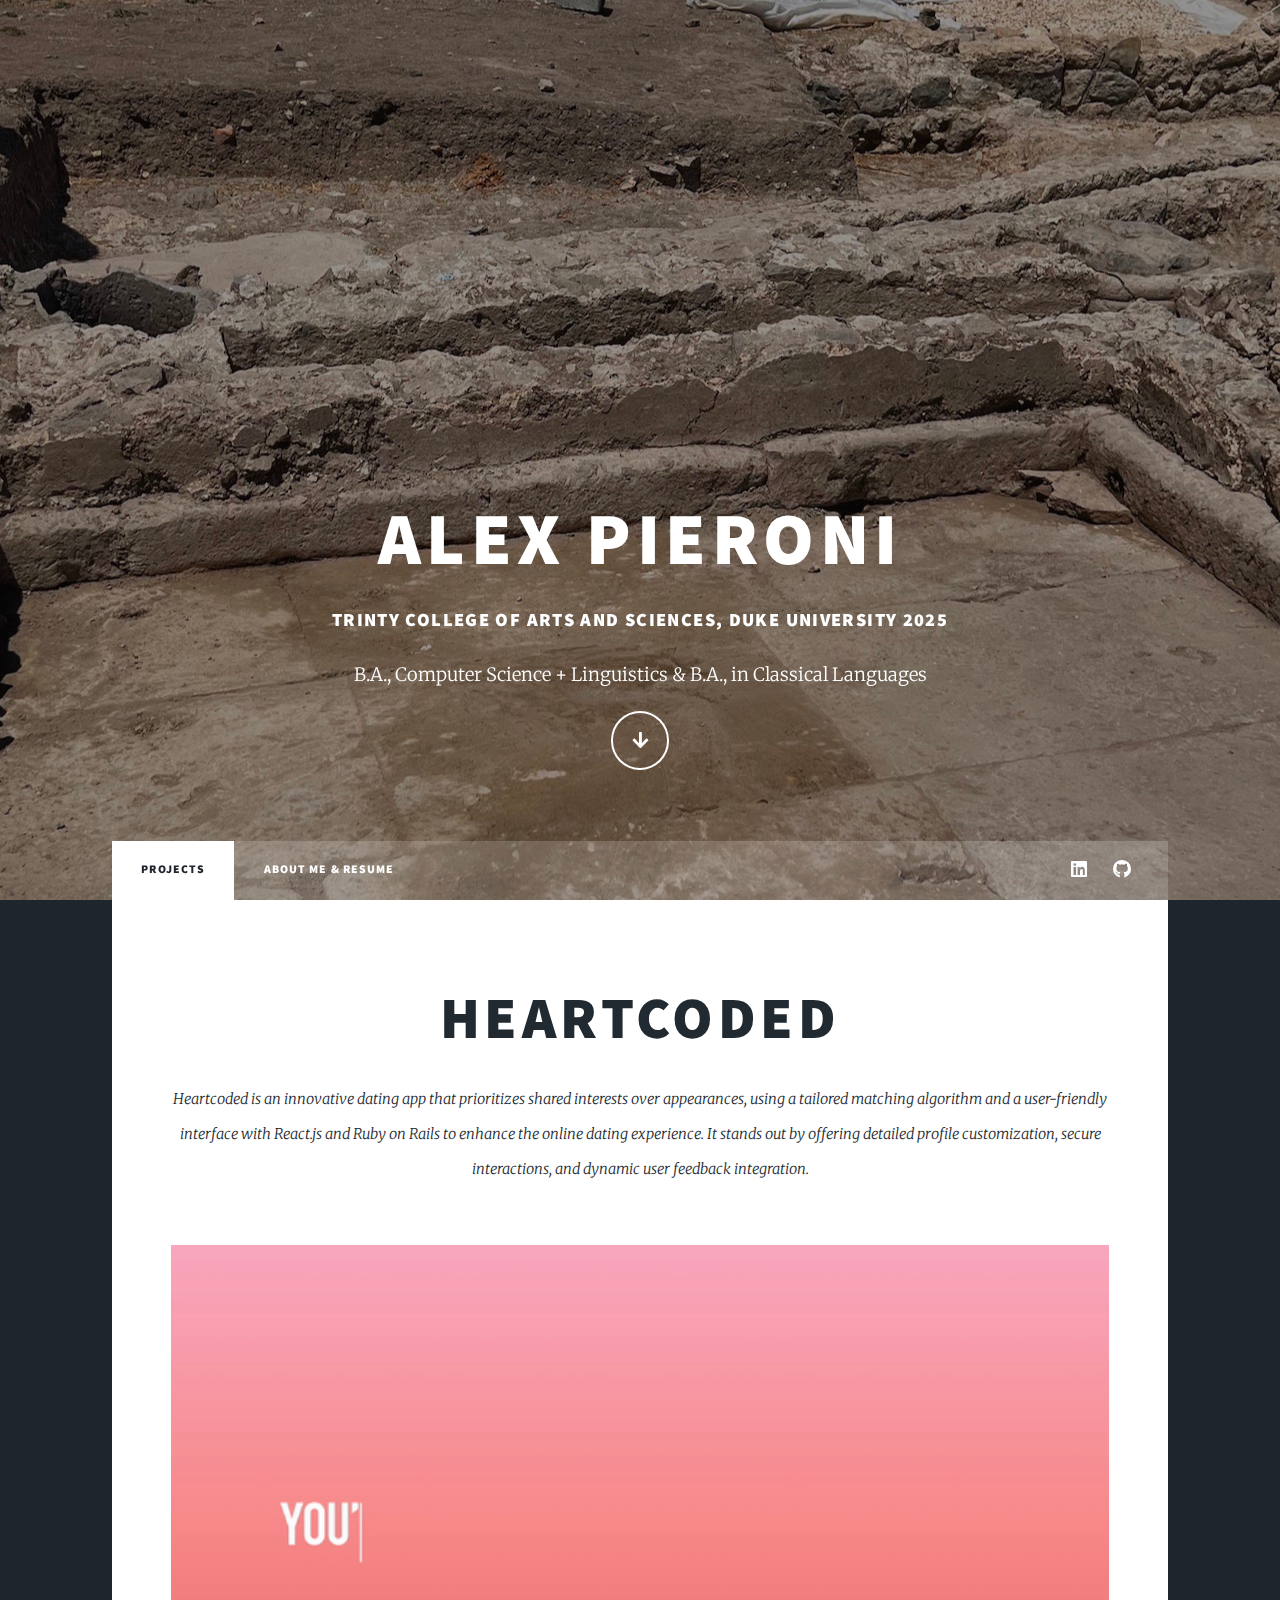
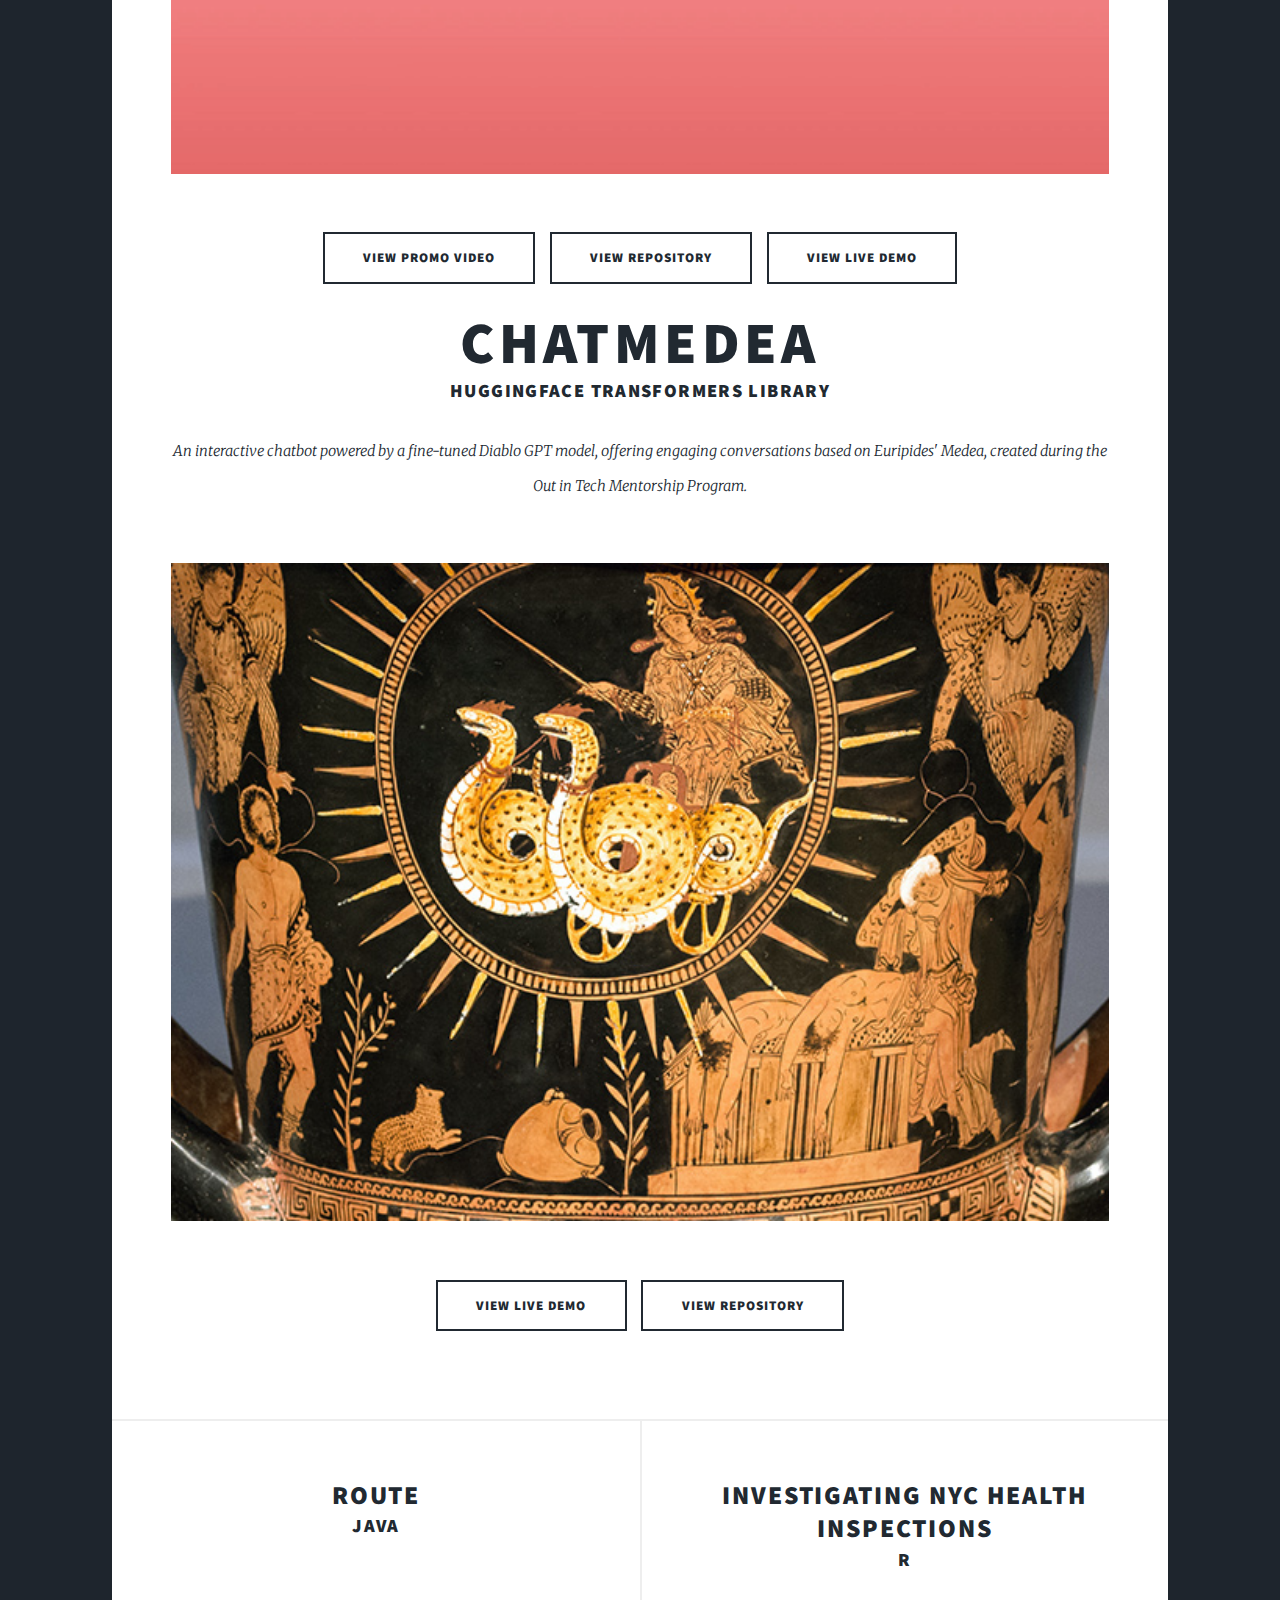
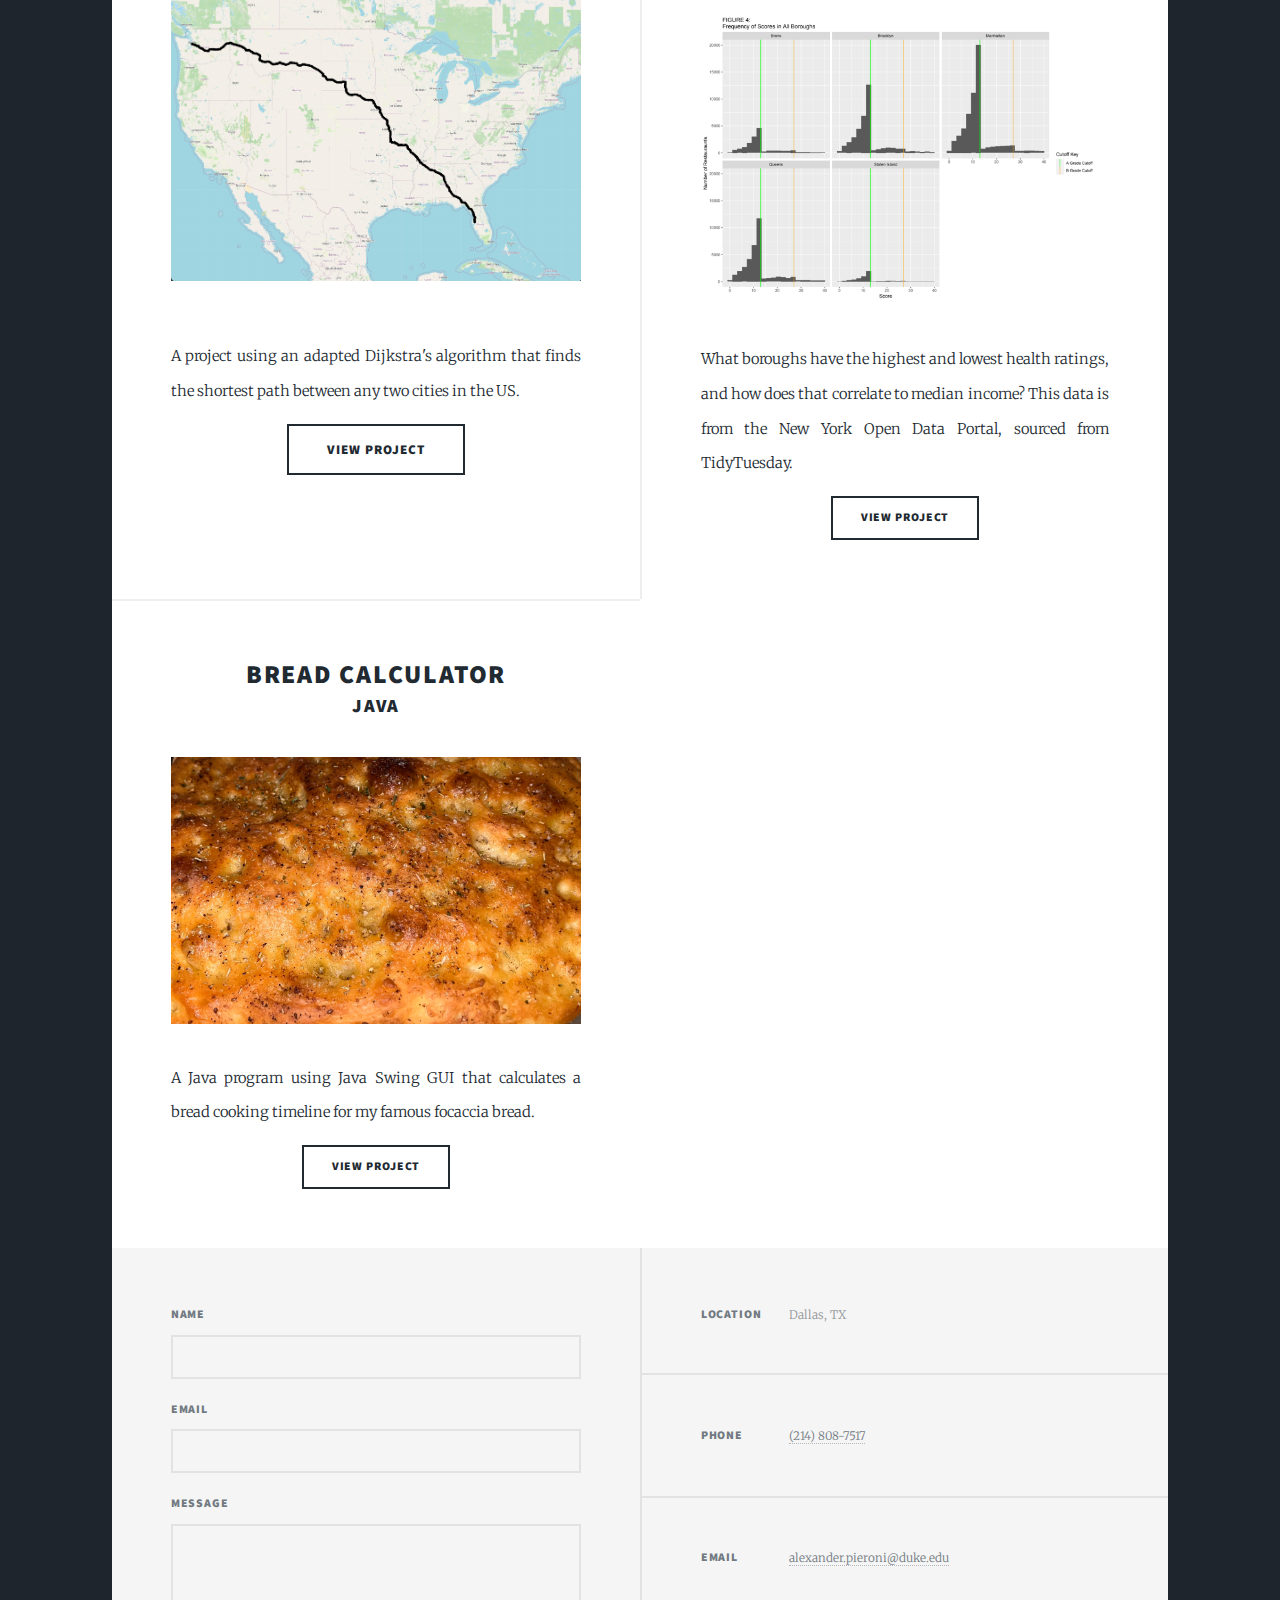
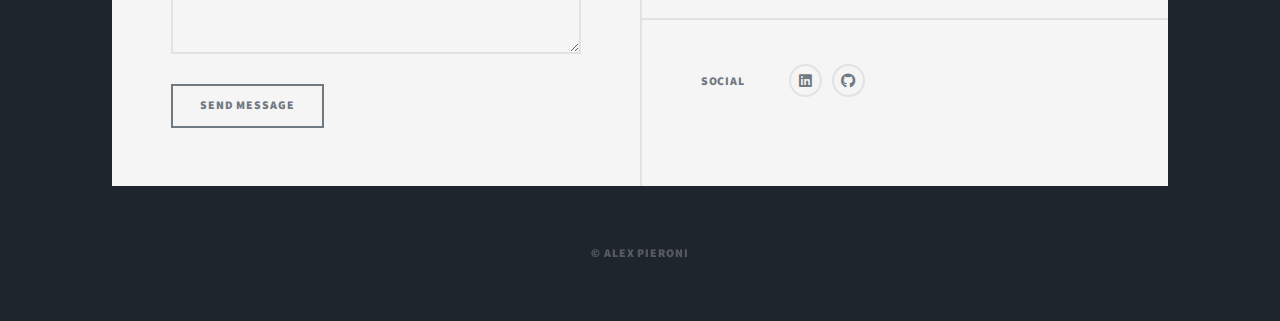
==== commit 69cb6573: "update medea link to linkedin video" ====
--- a/index.html
+++ b/index.html
@@ -118,7 +118,7 @@
 
           <header class="major">
             <h2>
-              <a href="https://github.com/ajpieroni/chatmedea"
+              <a href="https://www.linkedin.com/posts/alex-pieroni_outintech-projects-mentorshipgraduation-activity-7072924015299874816-z6ki?utm_source=share&utm_medium=member_desktop"
                 >ChatMedea<br />
                 <h3>HuggingFace Transformers Library</h3>
               </a>
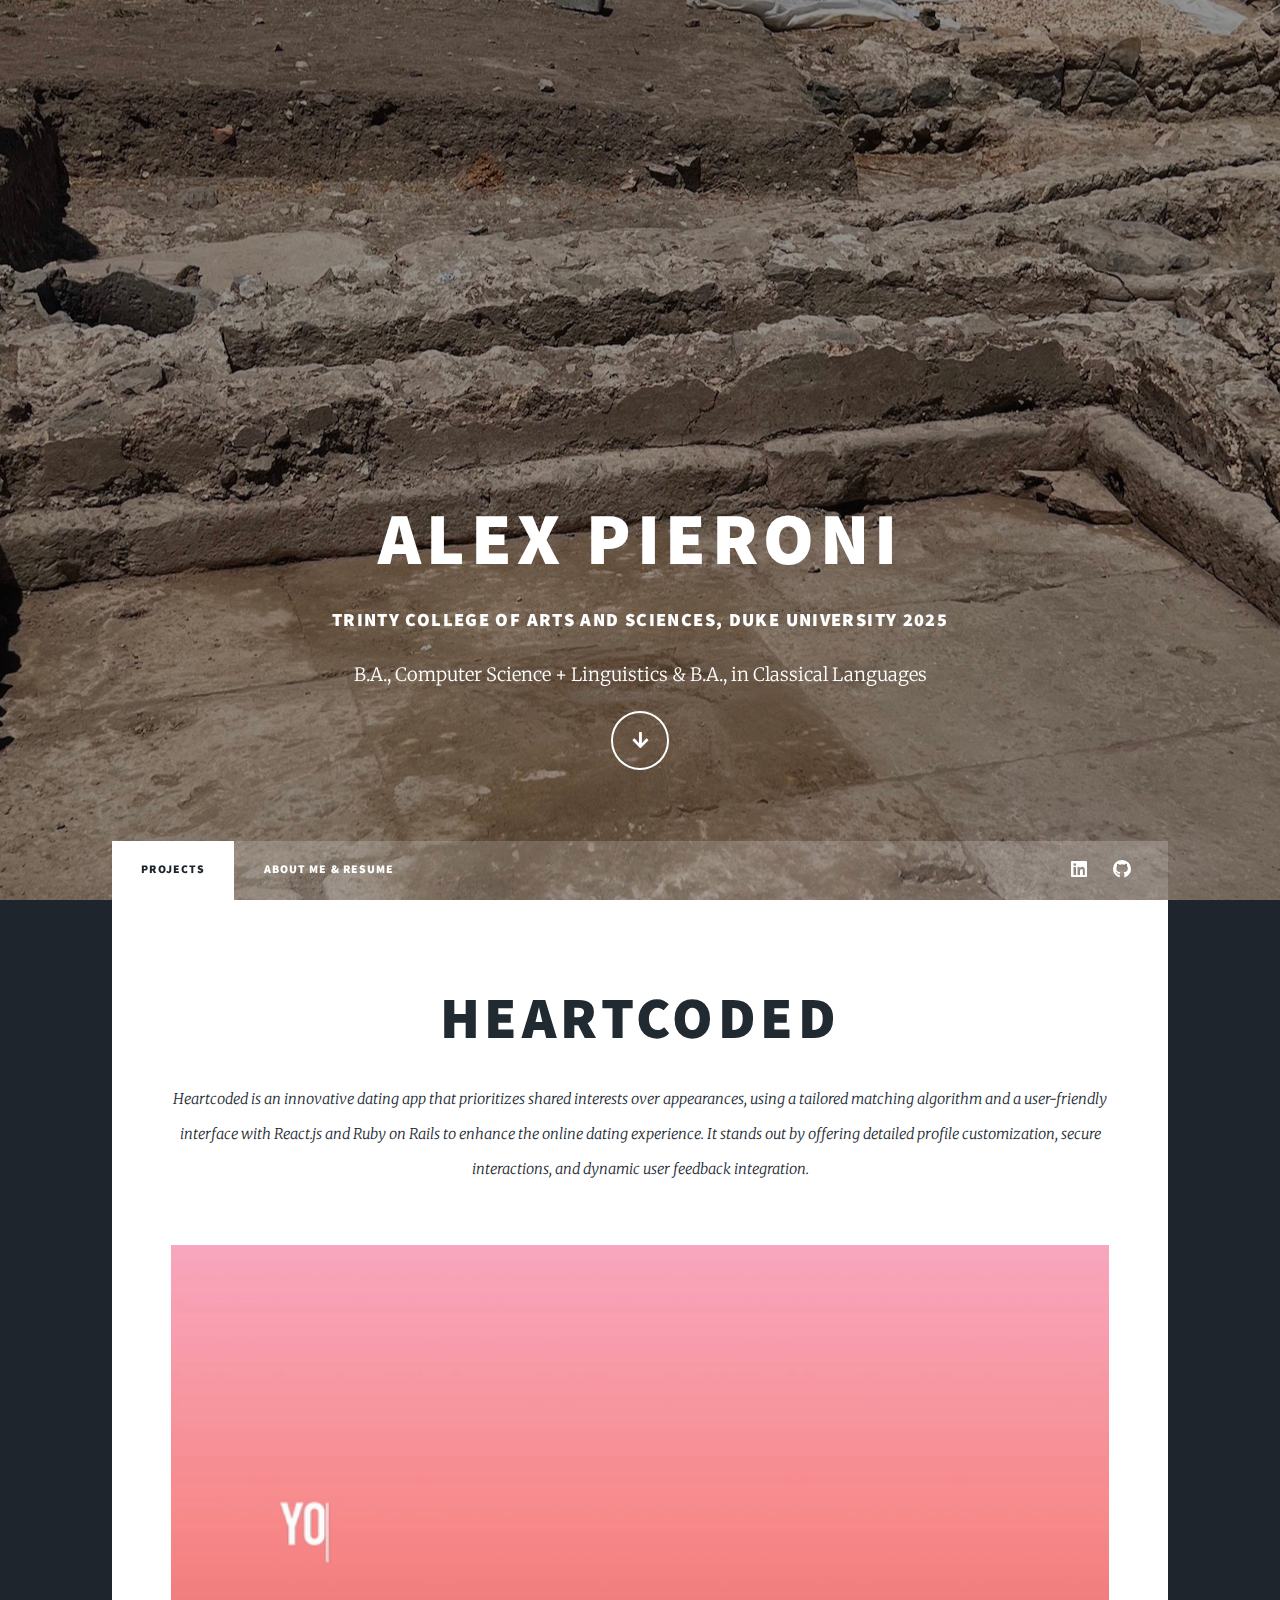
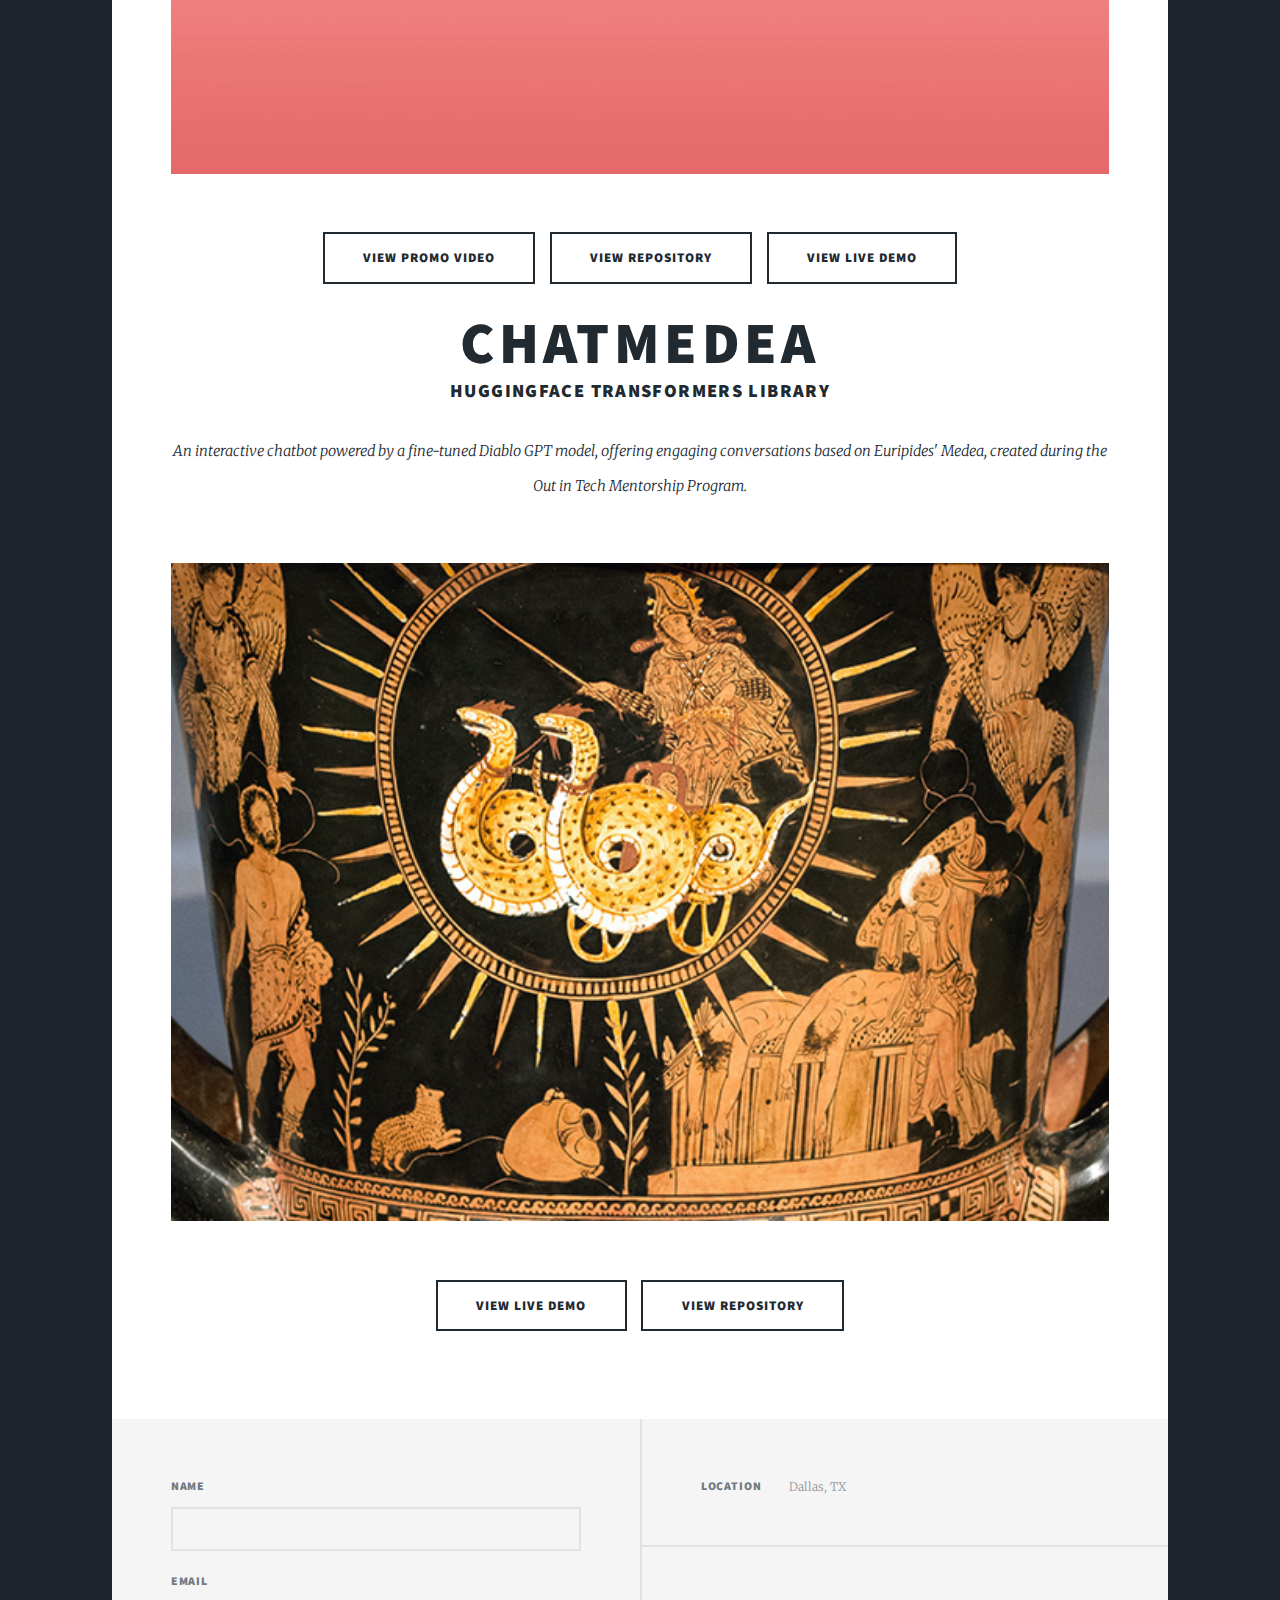
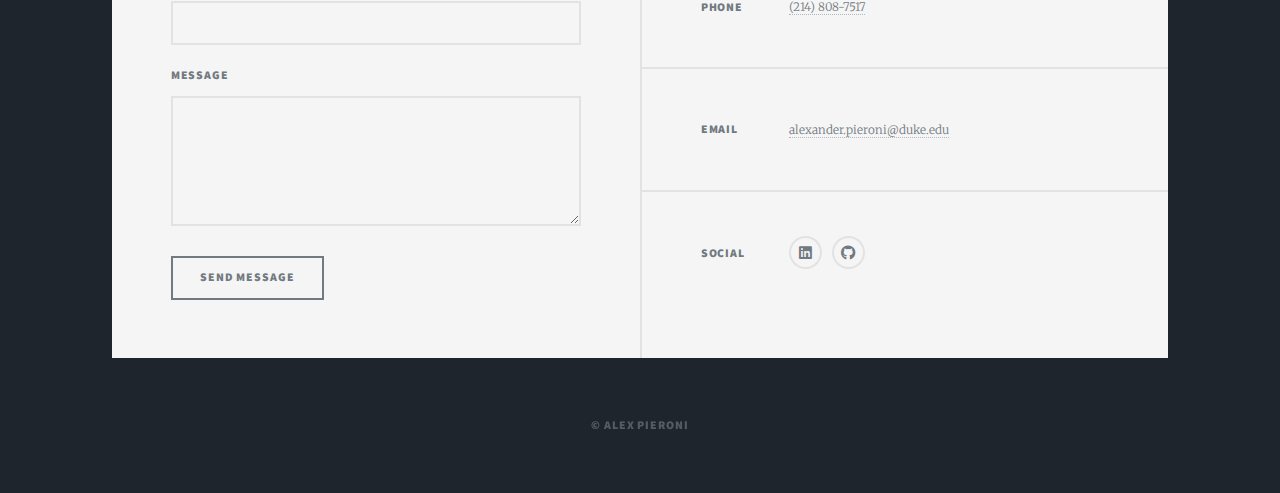
==== commit d62dbe44: "removed old projects" ====
--- a/index.html
+++ b/index.html
@@ -148,92 +148,7 @@
           </ul>
         </article>
 
-        <!-- Posts -->
-        <section class="posts">
-          <!-- Route -->
-          <article>
-            <header>
-              <h2>
-                <a href="https://github.com/ajpieroni/route"
-                  >Route<br />
-                  <h3>Java</h3>
-                </a>
-              </h2>
-            </header>
-            <a href="https://github.com/ajpieroni/route" class="image main"
-              ><img src="images/Route.png" alt=""
-            /></a>
-            <p>
-              A project using an adapted Dijkstra's algorithm that finds the
-              shortest path between any two cities in the US.
-            </p>
-
-            <ul class="actions special">
-              <li>
-                <a
-                  href="https://github.com/ajpieroni/route"
-                  class="button large"
-                  >View Project</a
-                >
-              </li>
-            </ul>
-          </article>
-          <!-- Sta 199 -->
-          <article>
-            <header>
-              <h2>
-                <a href="https://github.com/ajpieroni/nychealth"
-                  >Investigating NYC Health Inspections <br />
-                  <h3>R</h3>
-                </a>
-              </h2>
-            </header>
-            <a href="https://github.com/ajpieroni/nychealth" class="image fit"
-              ><img src="images/NYC.png" alt=""
-            /></a>
-            <p>
-              What boroughs have the highest and lowest health ratings, and how
-              does that correlate to median income? This data is from the New
-              York Open Data Portal, sourced from TidyTuesday.
-            </p>
-            <ul class="actions special">
-              <li>
-                <a href="https://github.com/ajpieroni/nychealth" class="button"
-                  >View Project</a
-                >
-              </li>
-            </ul>
-          </article>
-          <!-- Bread -->
-          <article>
-            <header>
-              <h2>
-                <a href="https://github.com/ajpieroni/BreadAlgorithm"
-                  >Bread Calculator<br />
-                  <h3>Java</h3></a
-                >
-              </h2>
-            </header>
-            <a
-              href="https://github.com/ajpieroni/BreadAlgorithm"
-              class="image fit"
-              ><img src="images/bread.jpg" alt=""
-            /></a>
-            <p>
-              A Java program using Java Swing GUI that calculates a bread
-              cooking timeline for my famous focaccia bread.
-            </p>
-            <ul class="actions special">
-              <li>
-                <a
-                  href="https://github.com/ajpieroni/BreadAlgorithm"
-                  class="button"
-                  >View Project</a
-                >
-              </li>
-            </ul>
-          </article>
-        </section>
+        
 
         <!-- Footer -->
       </div>
